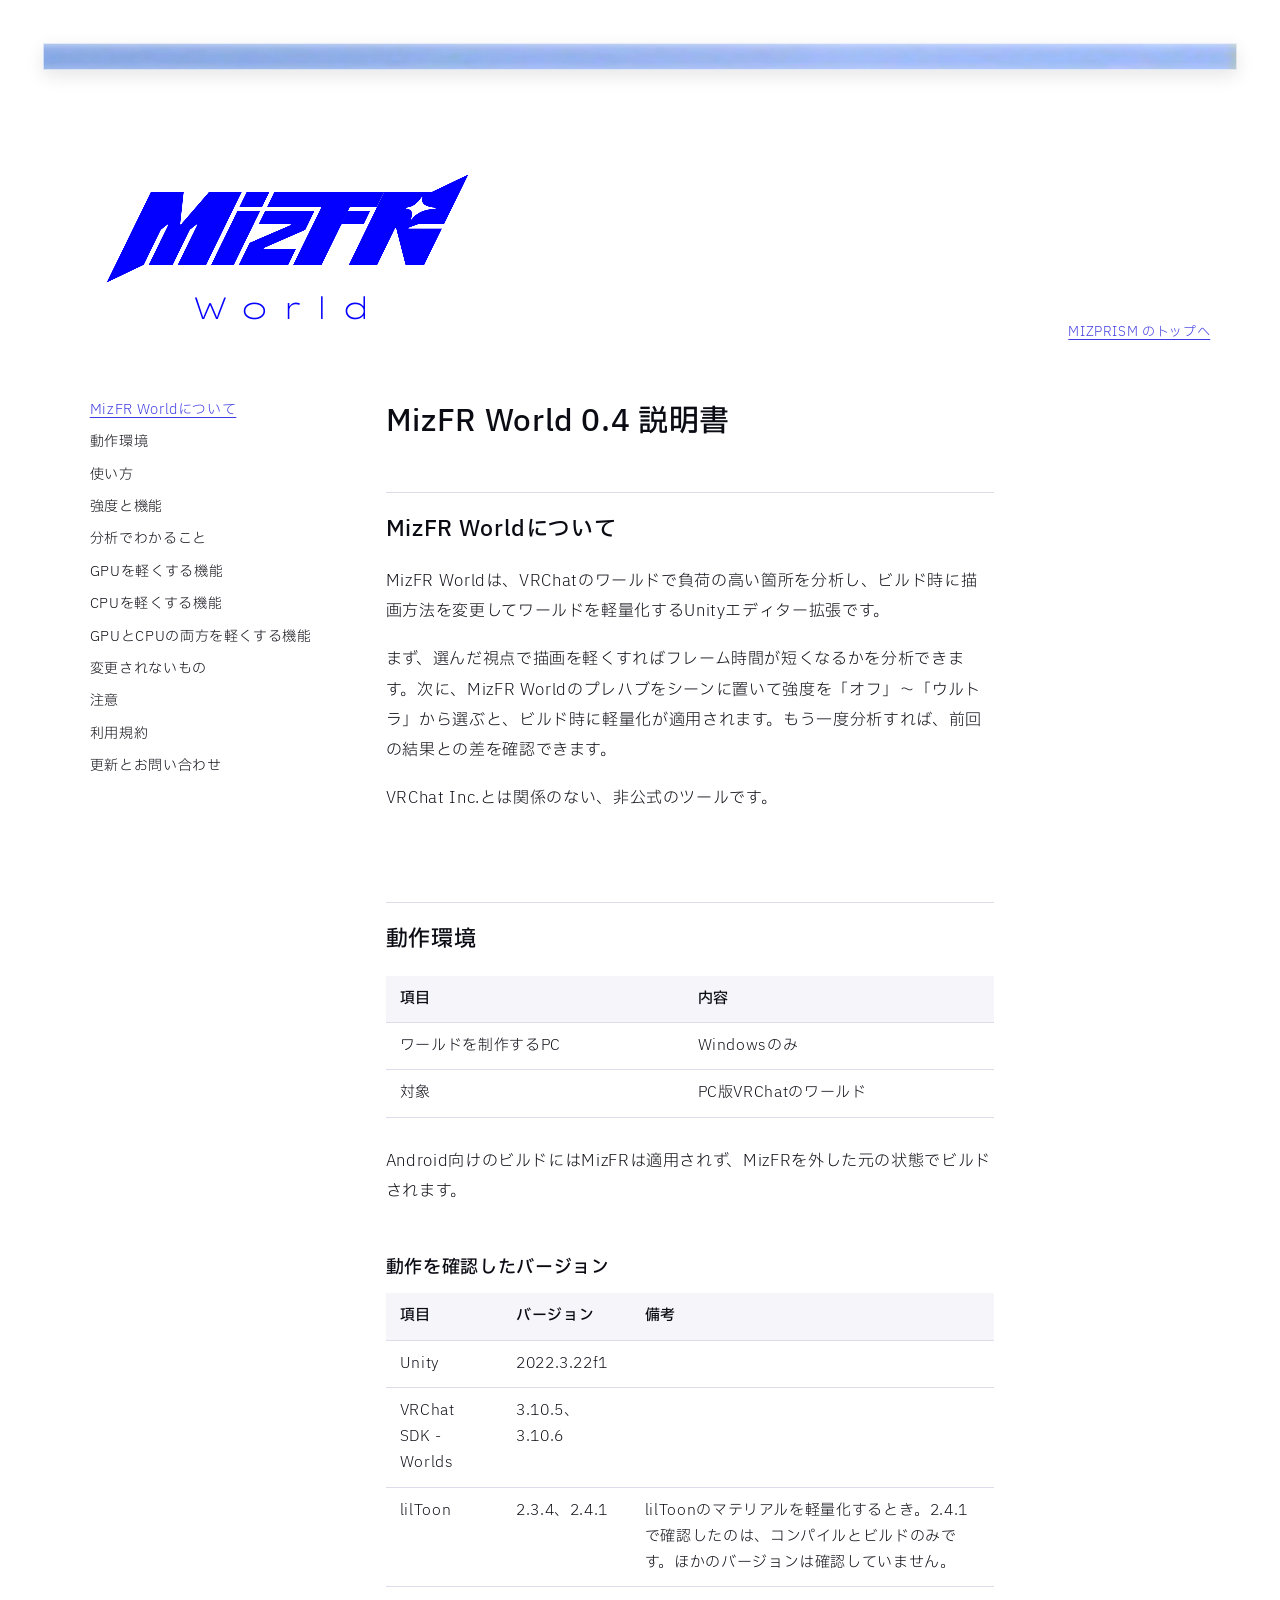
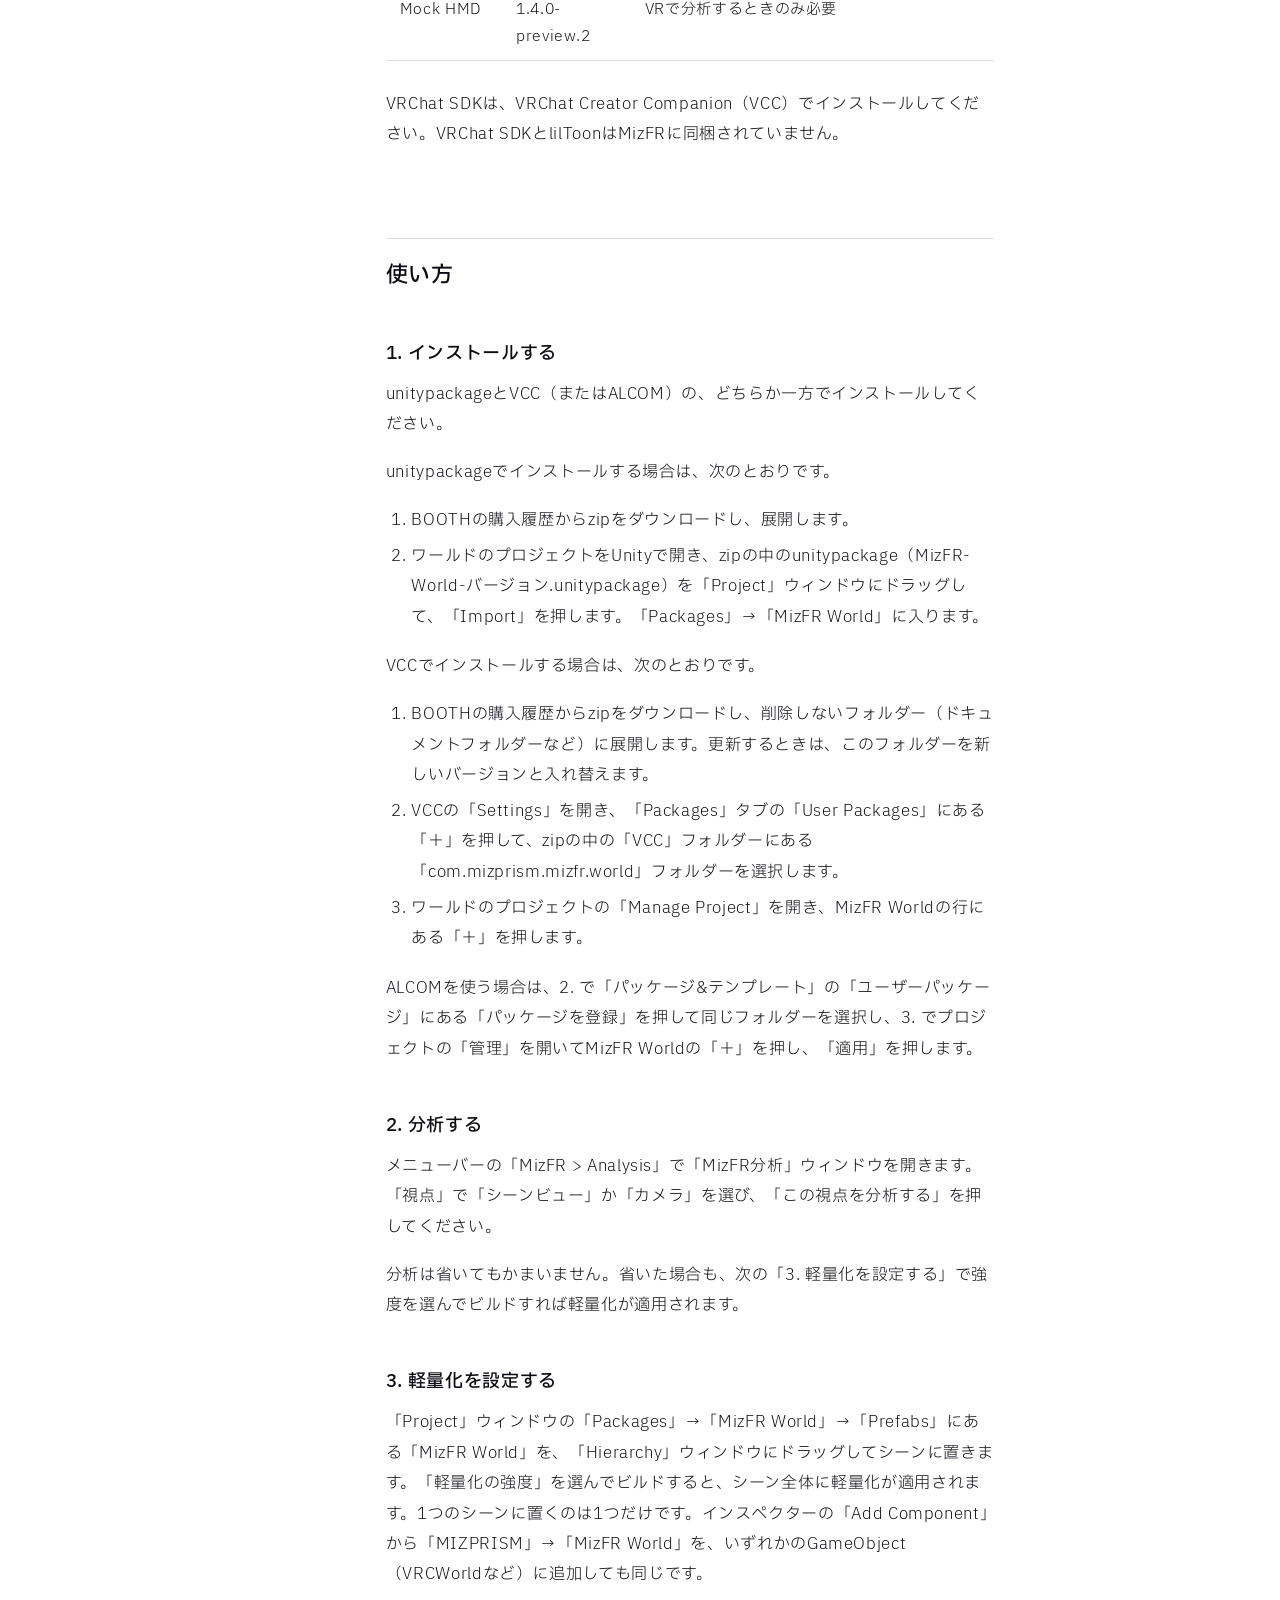
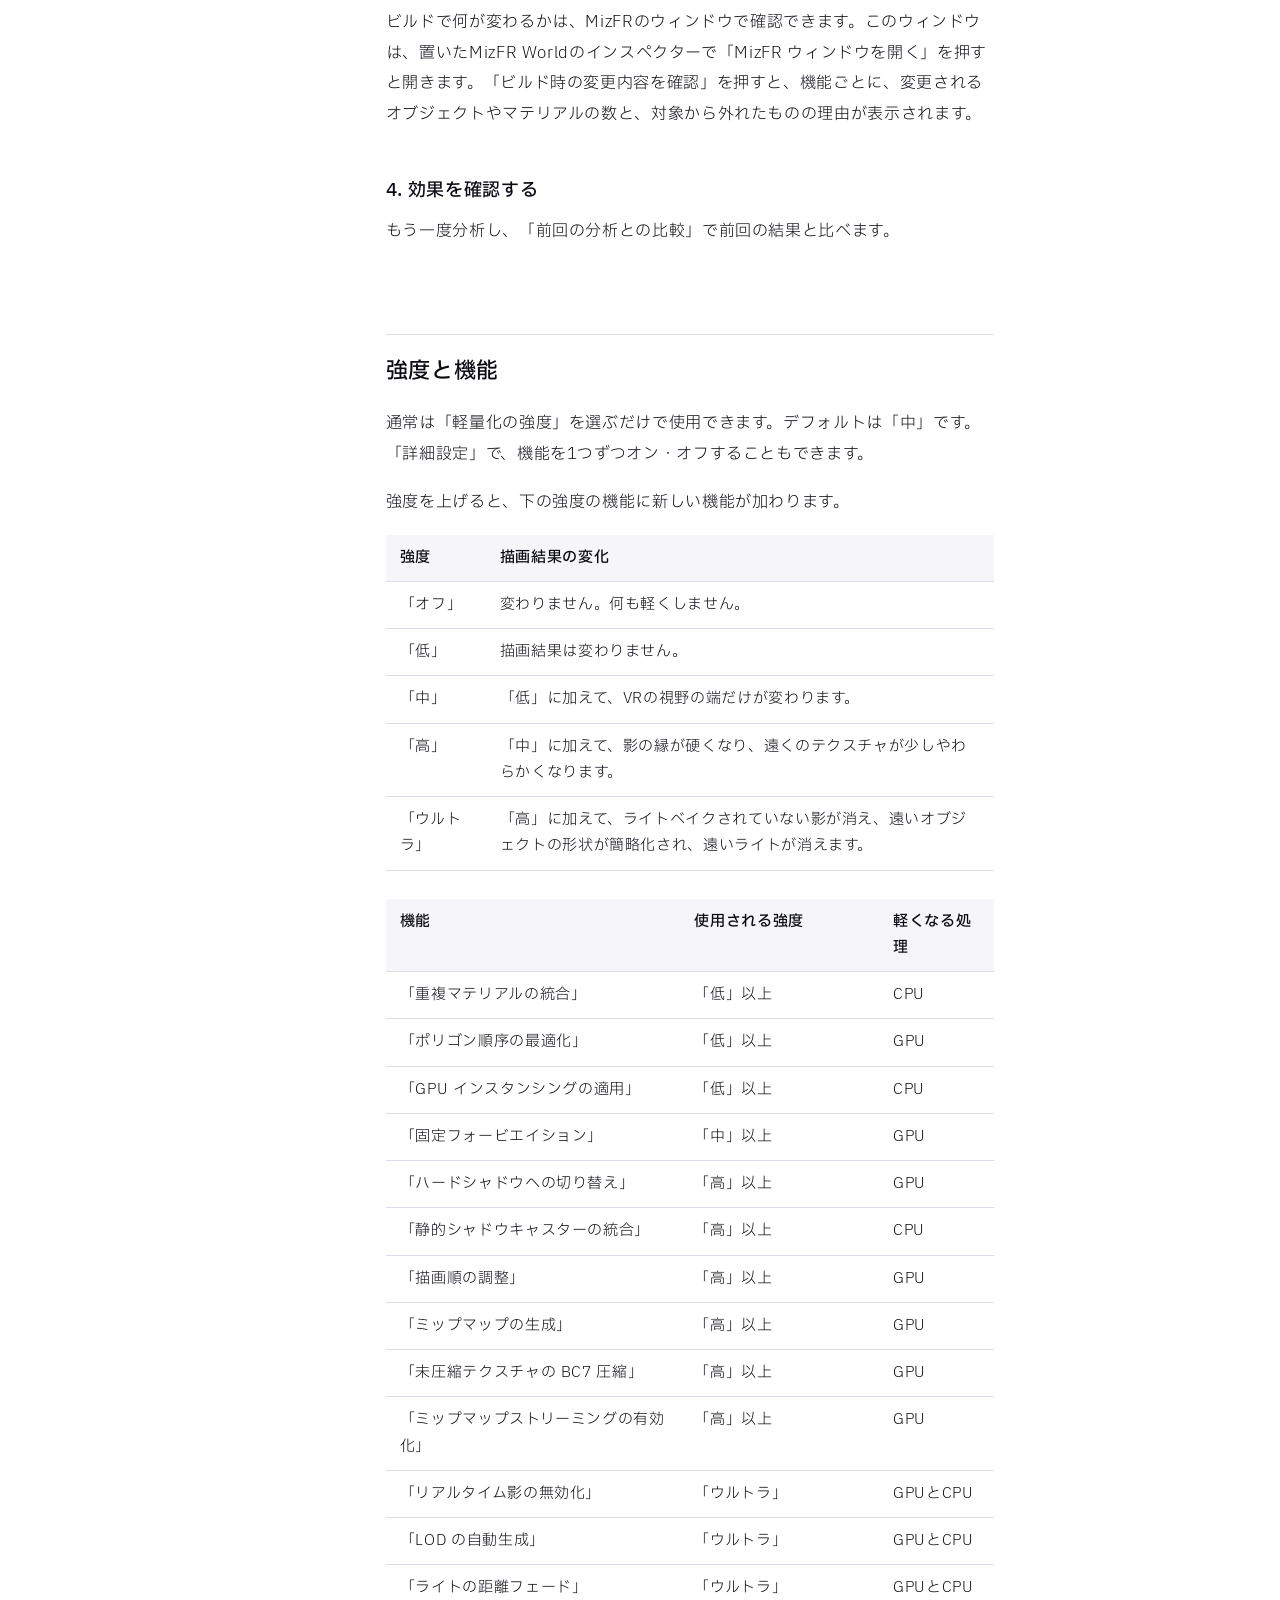
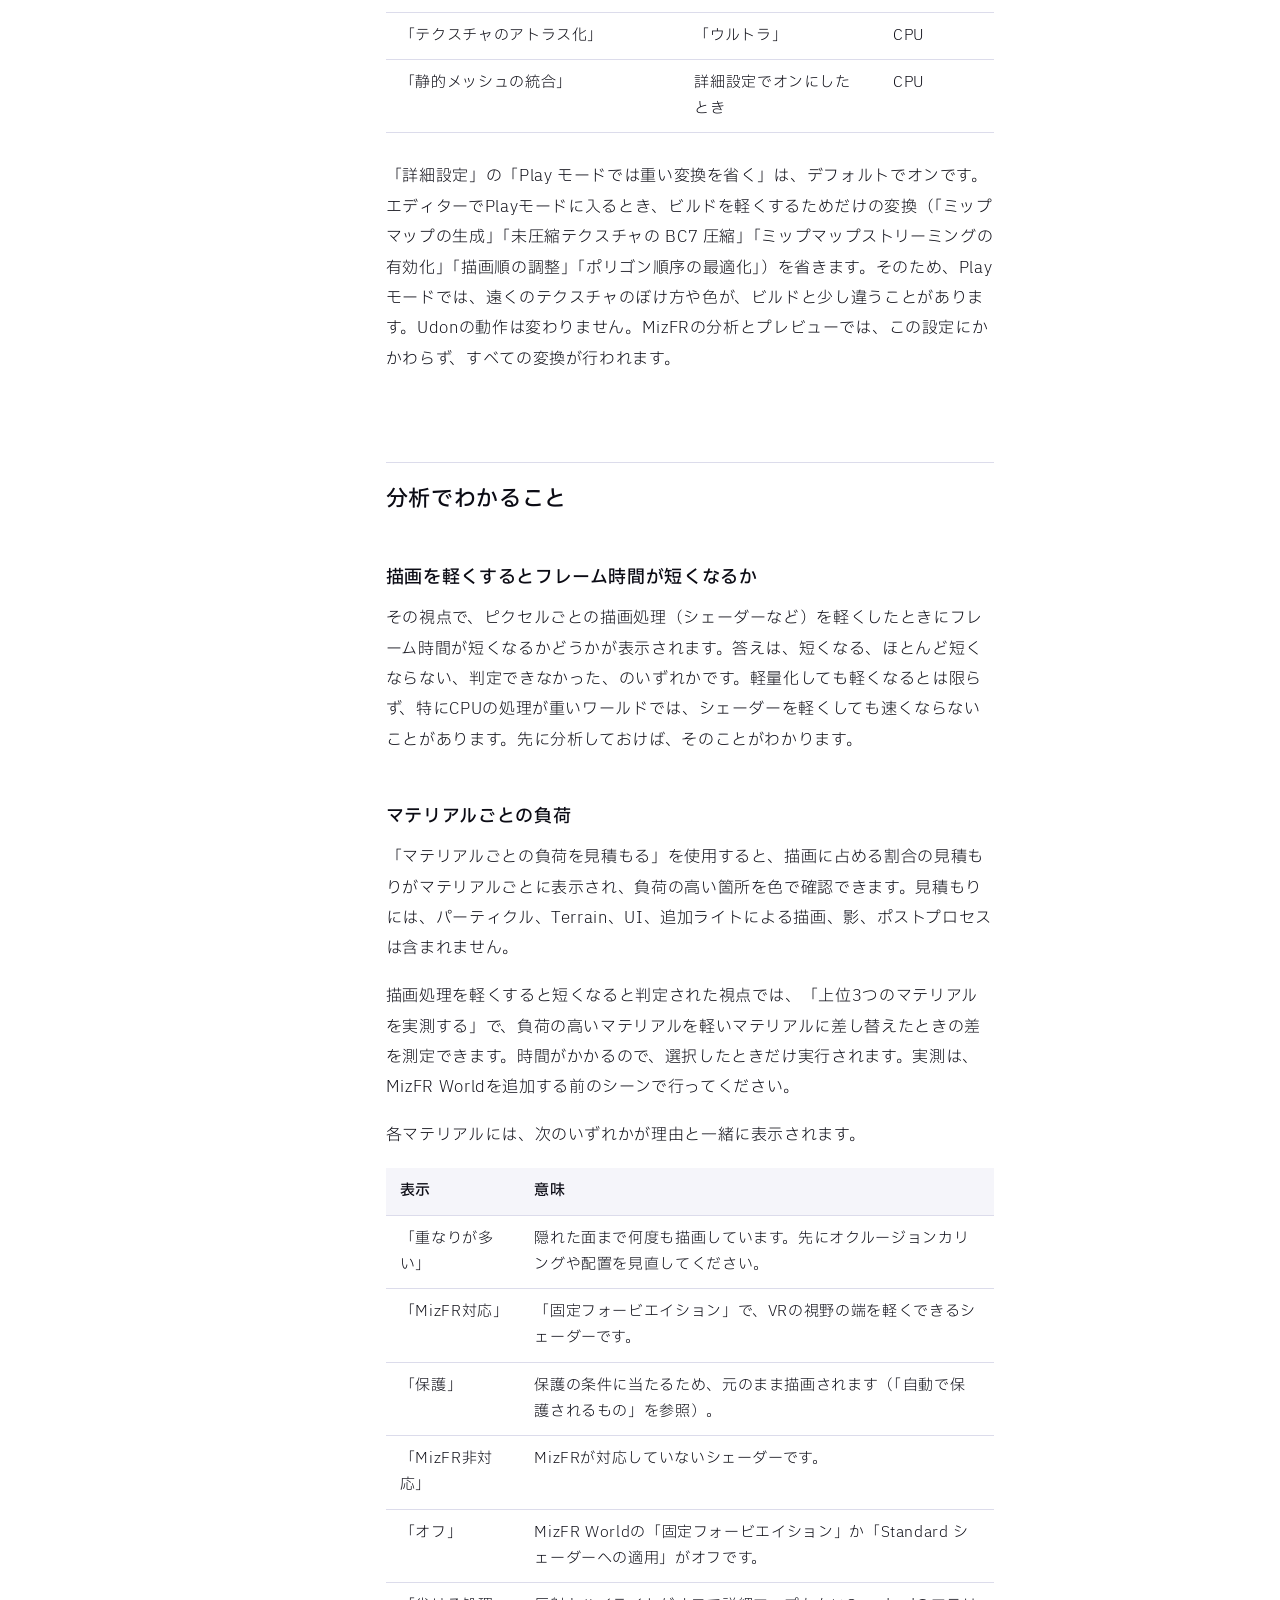
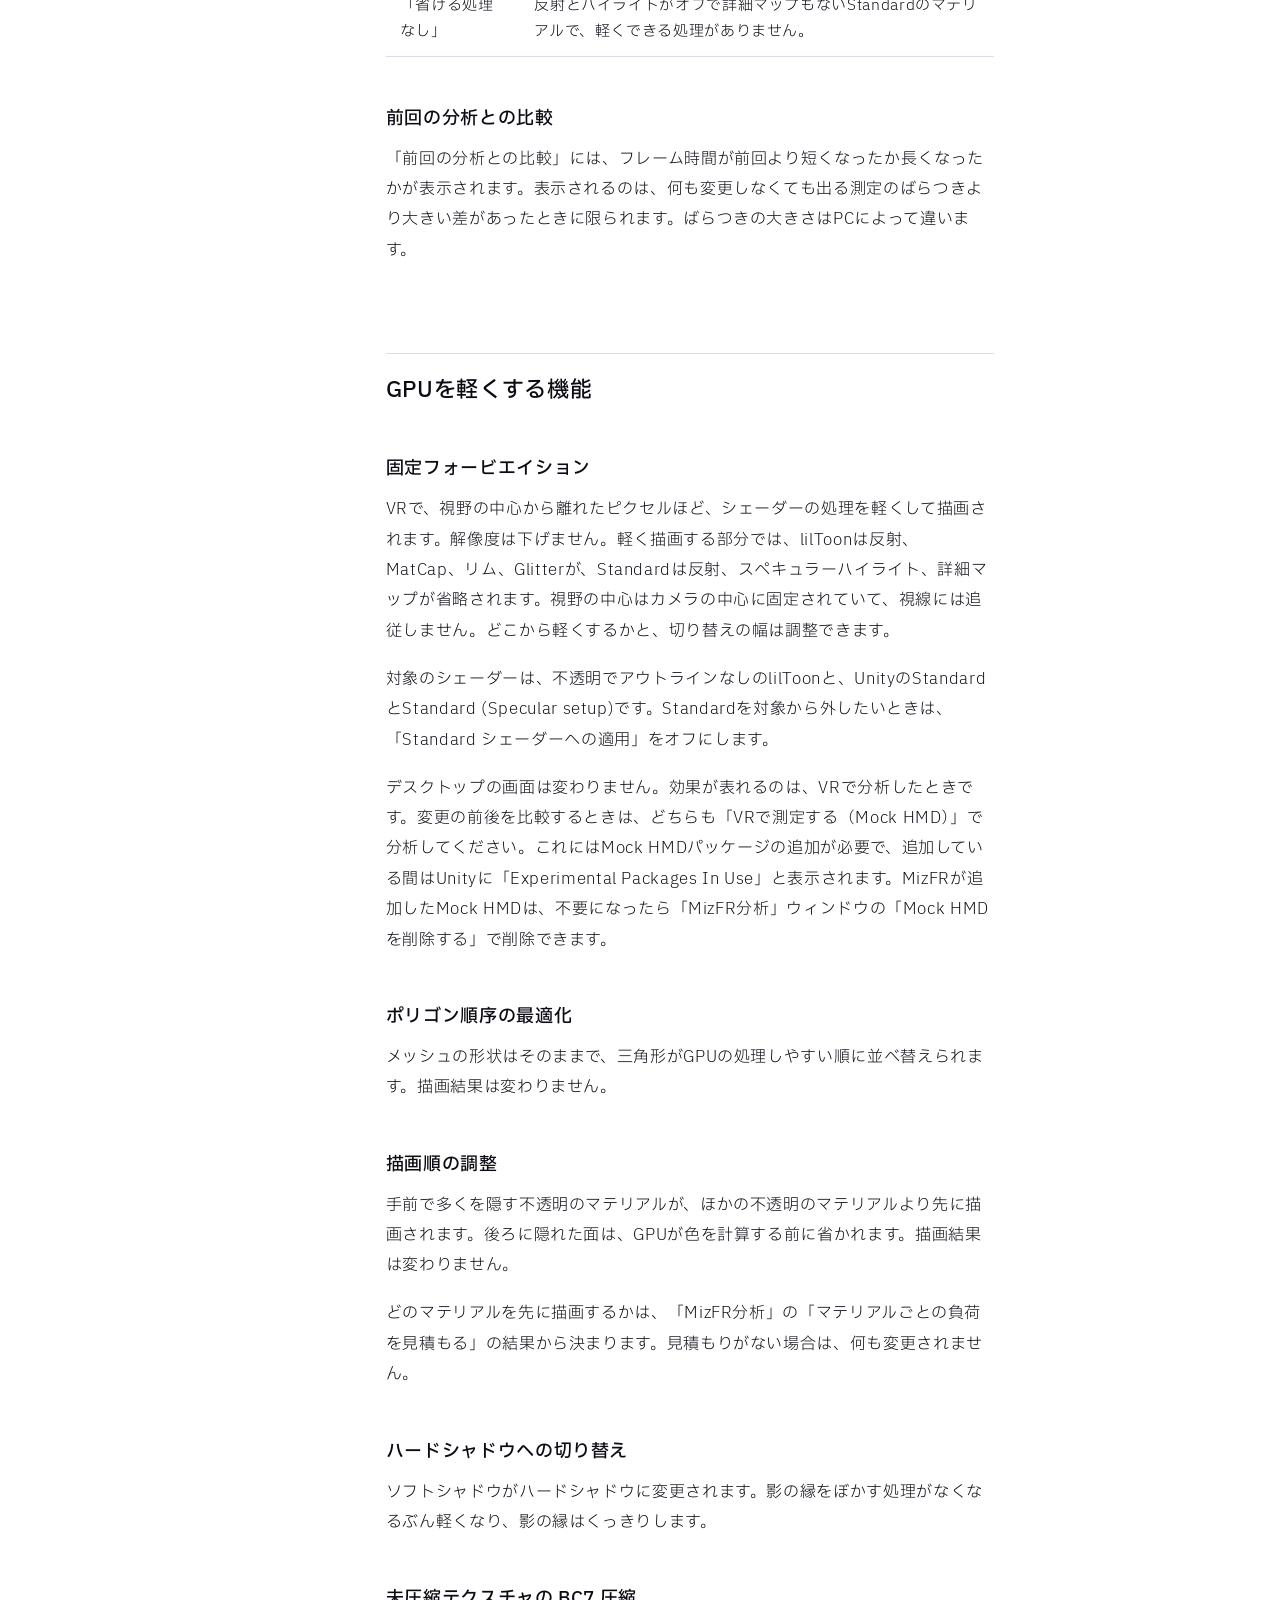
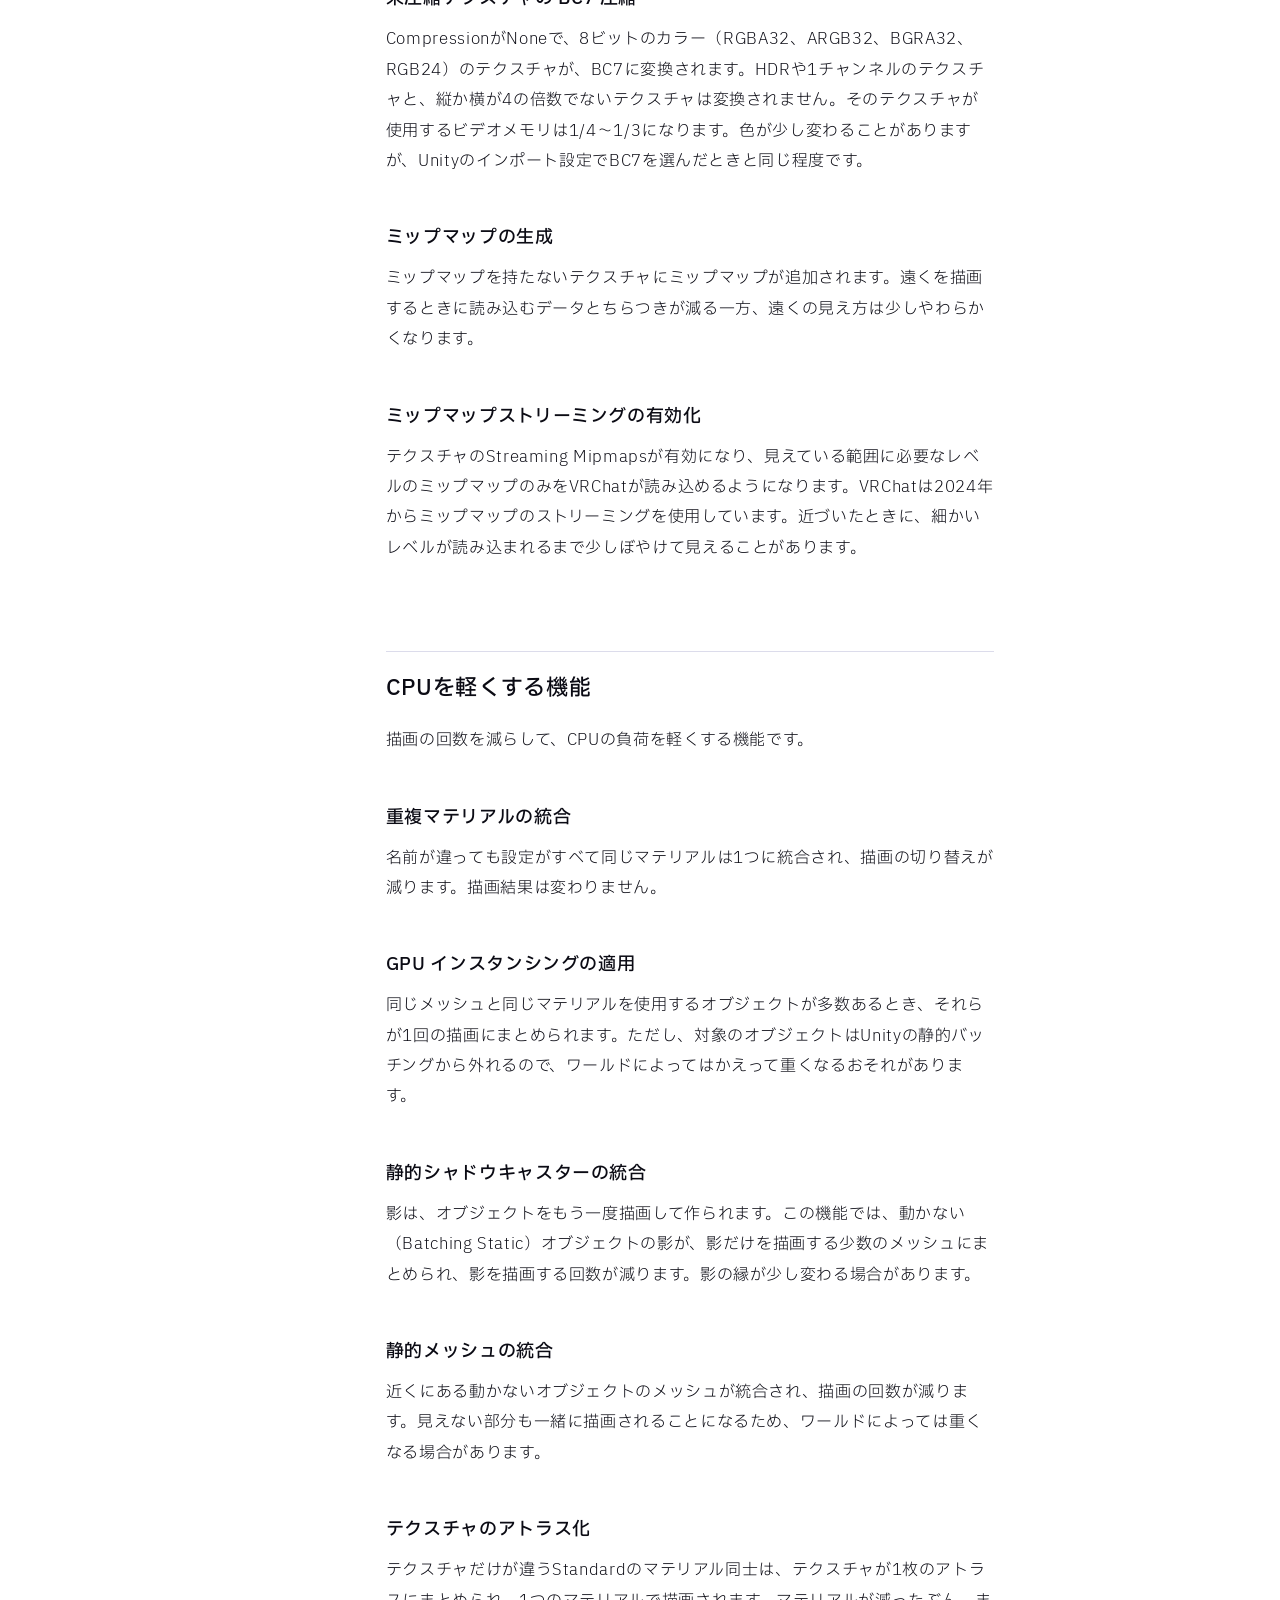
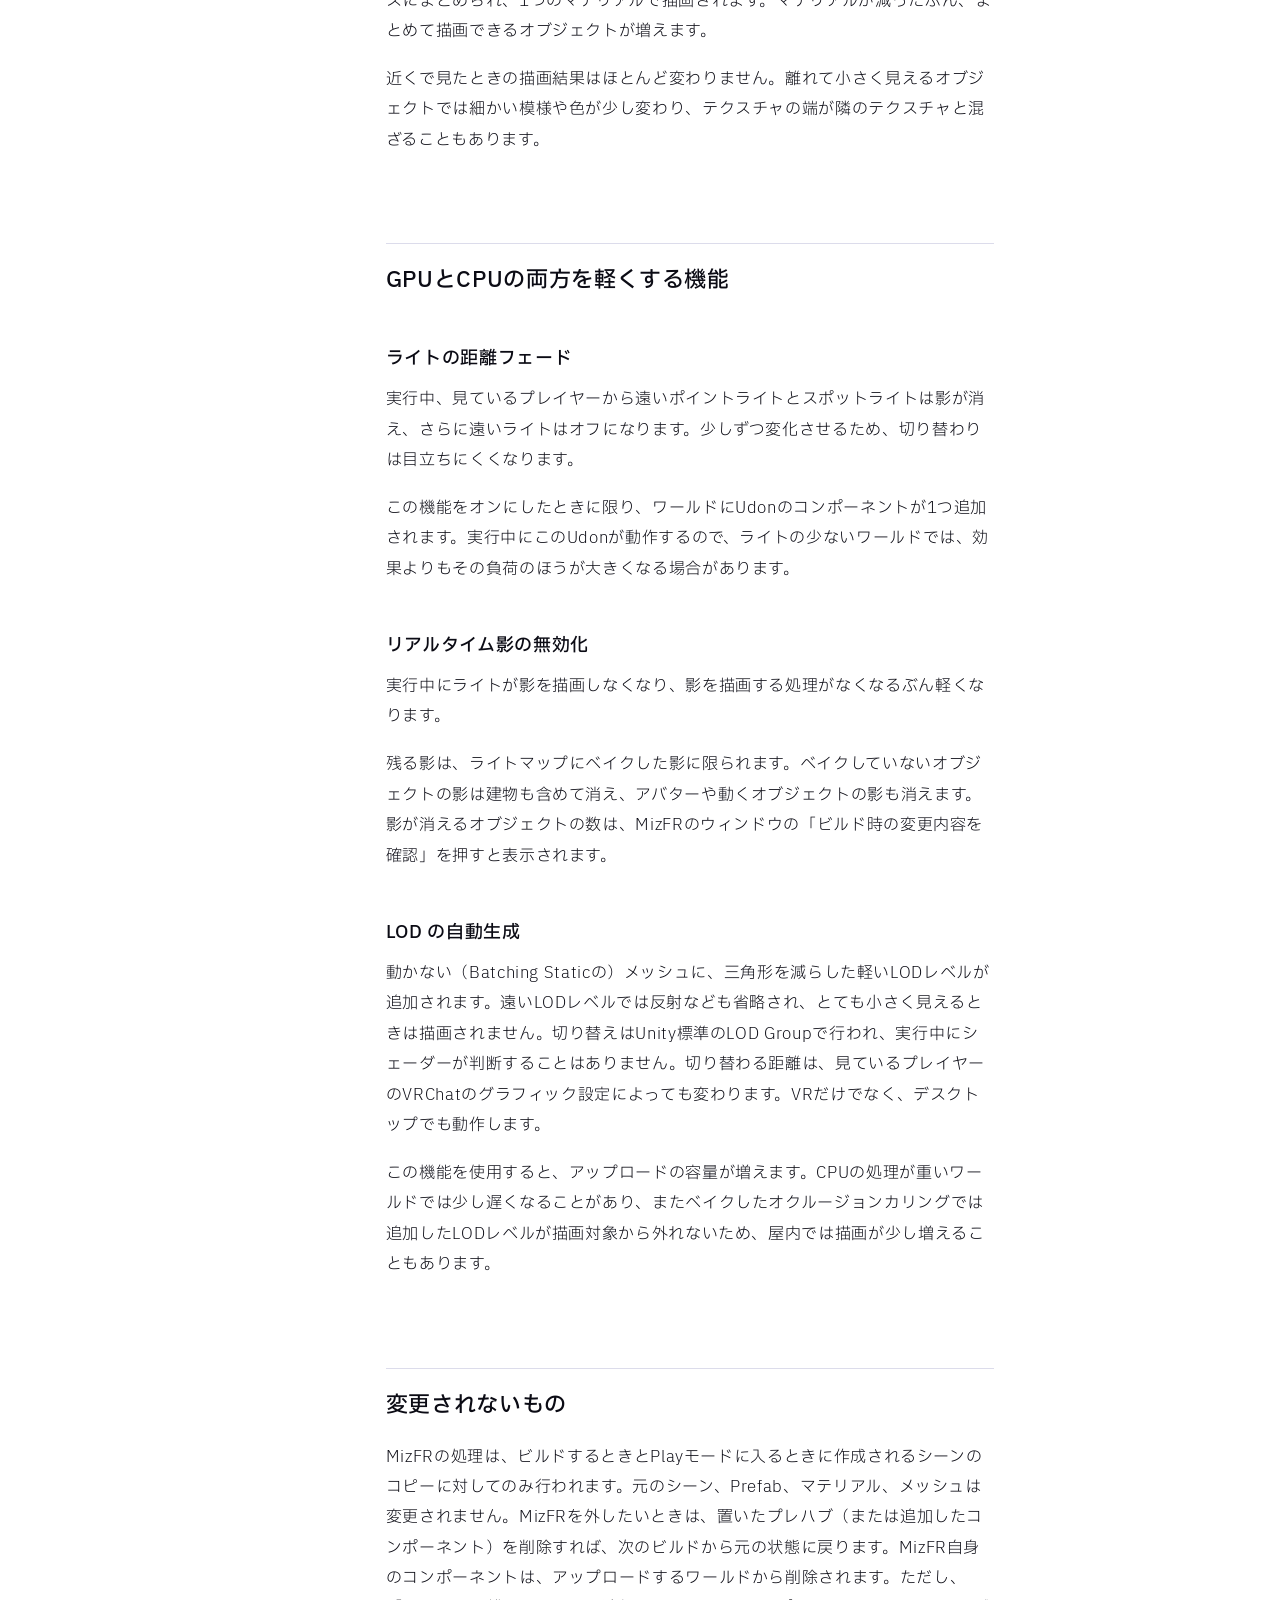
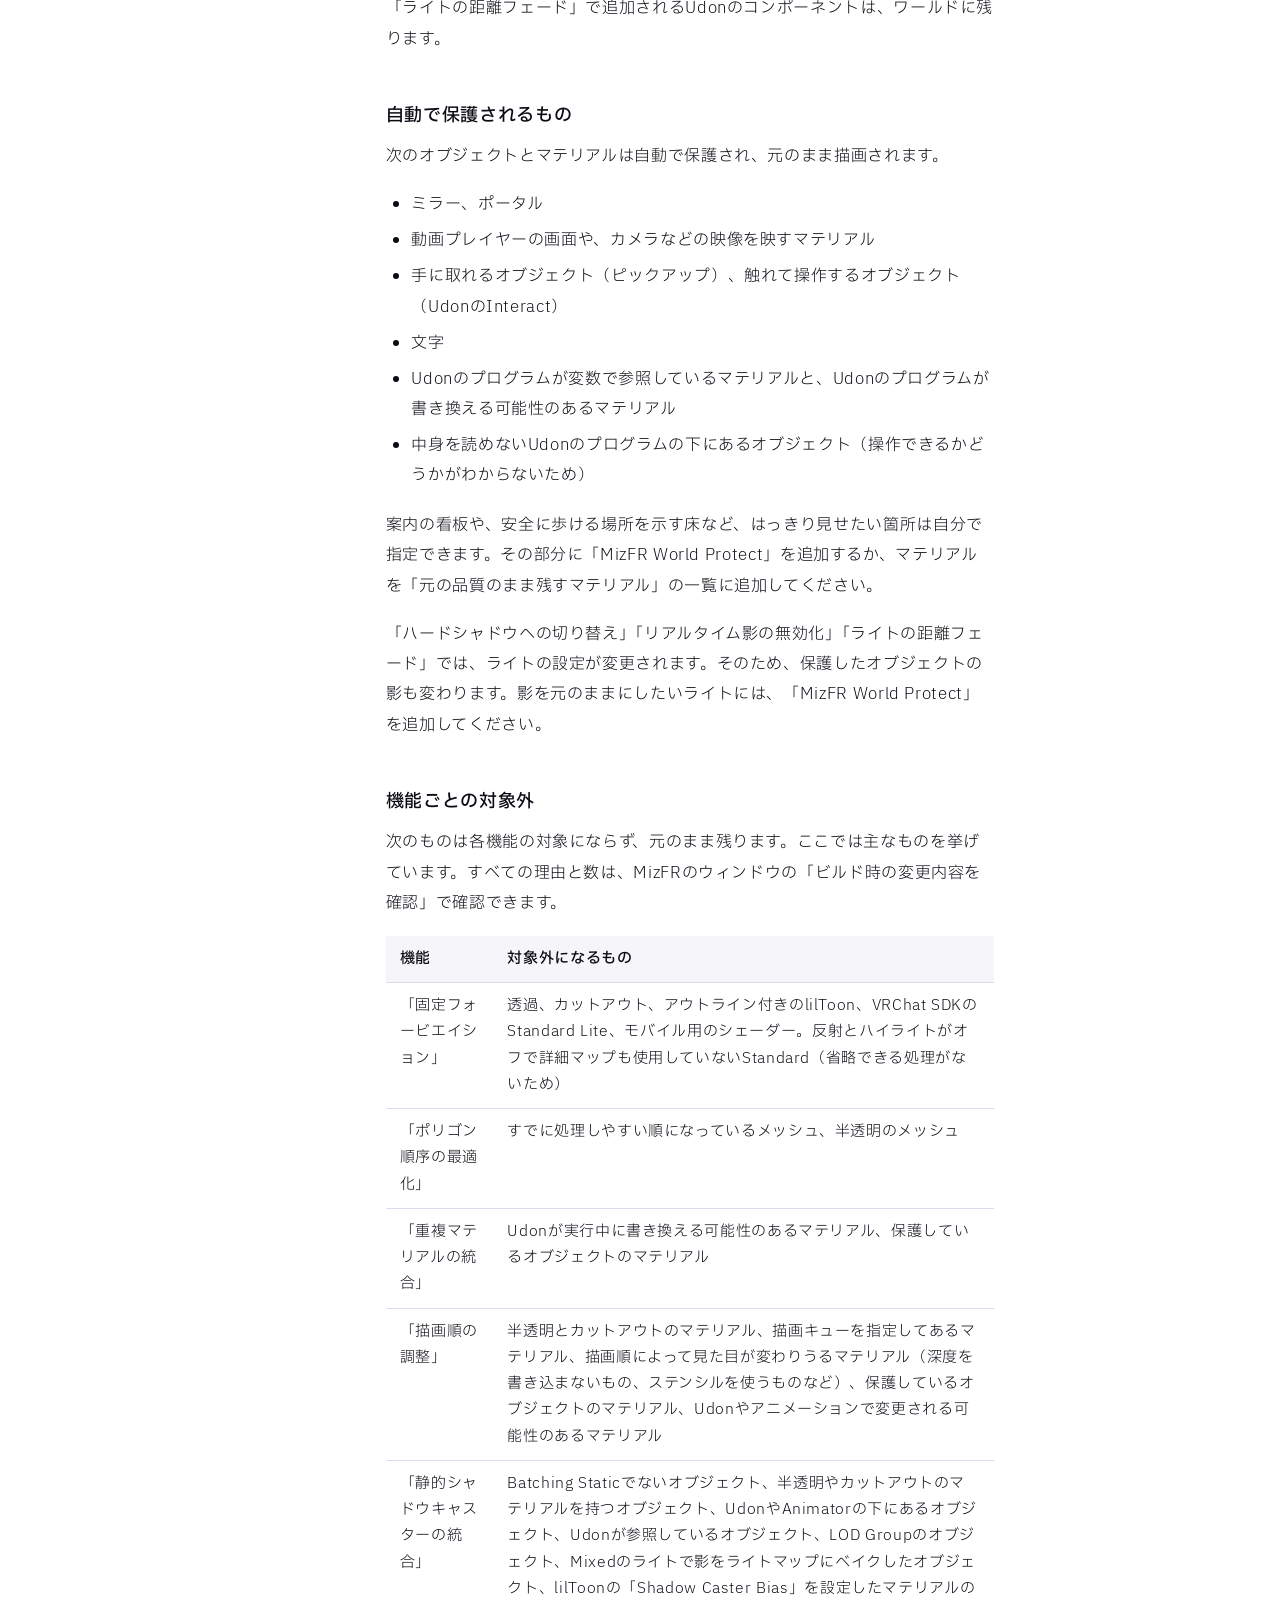
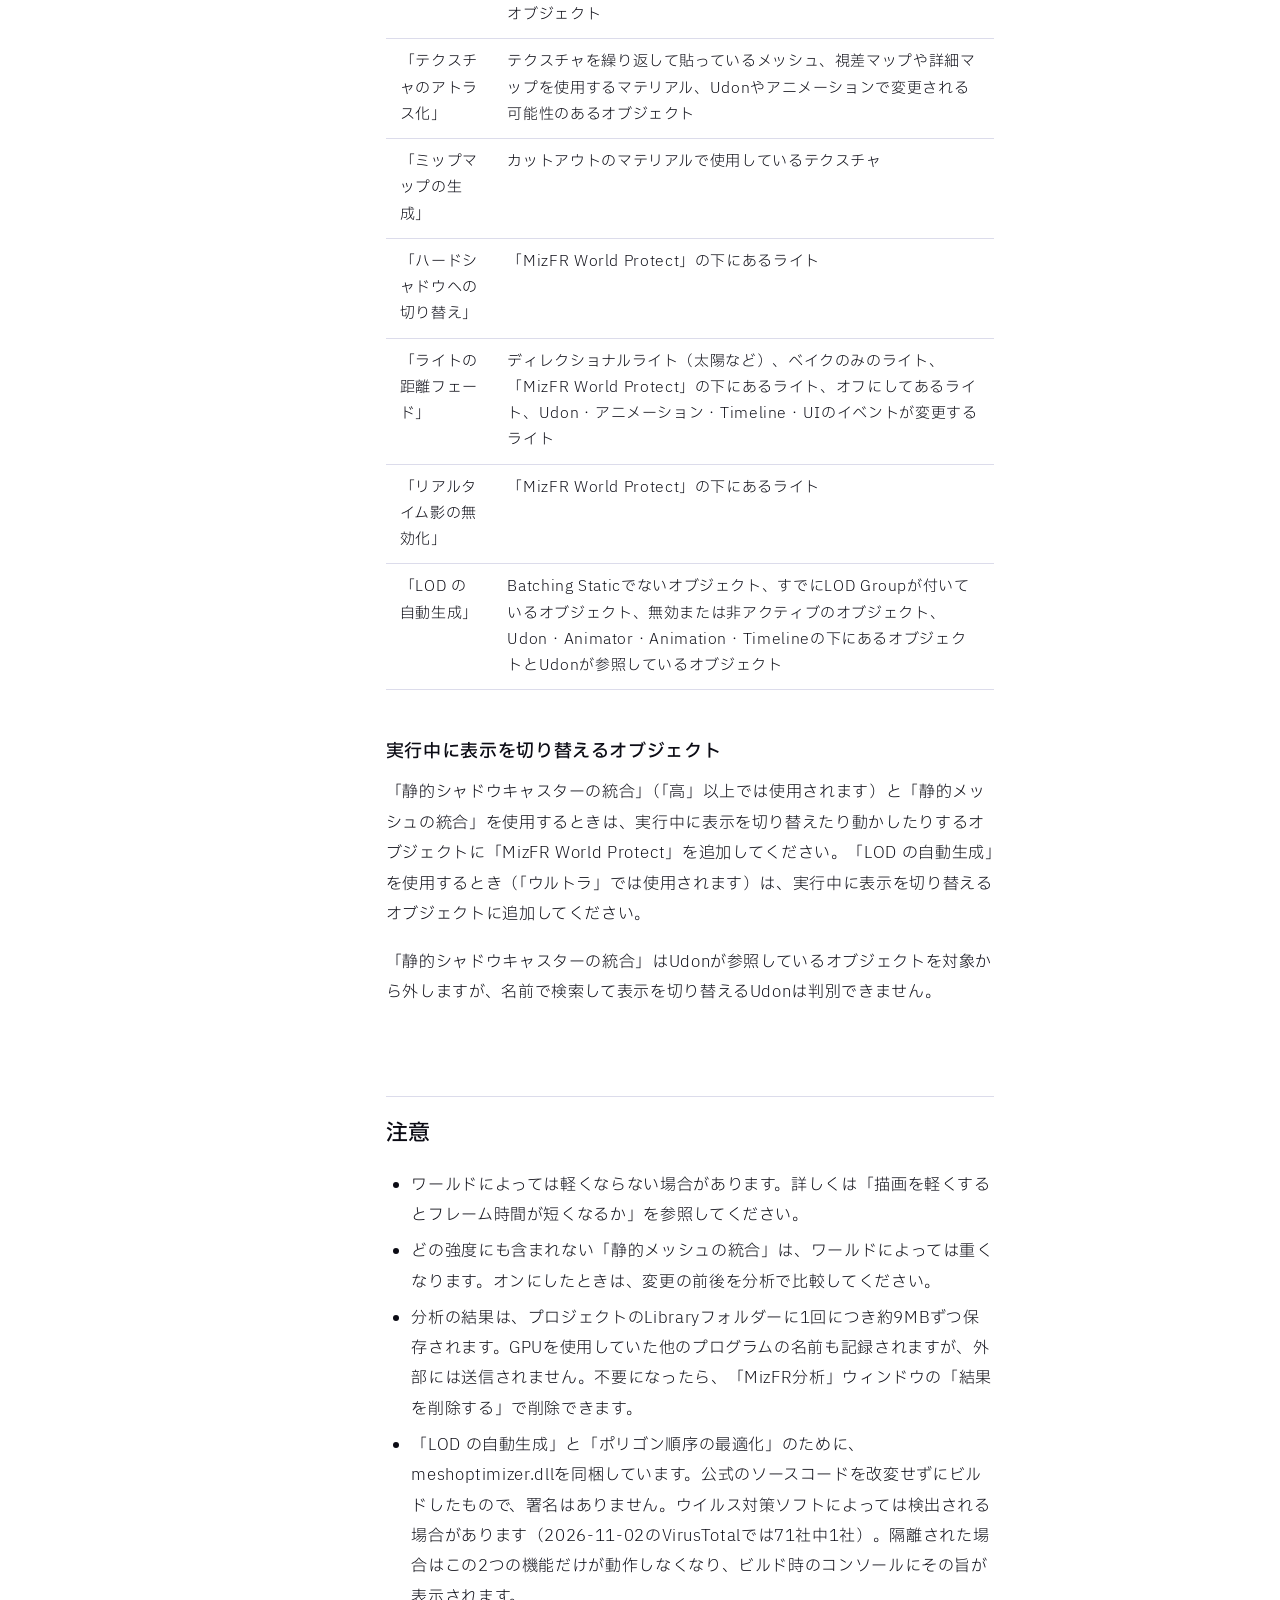
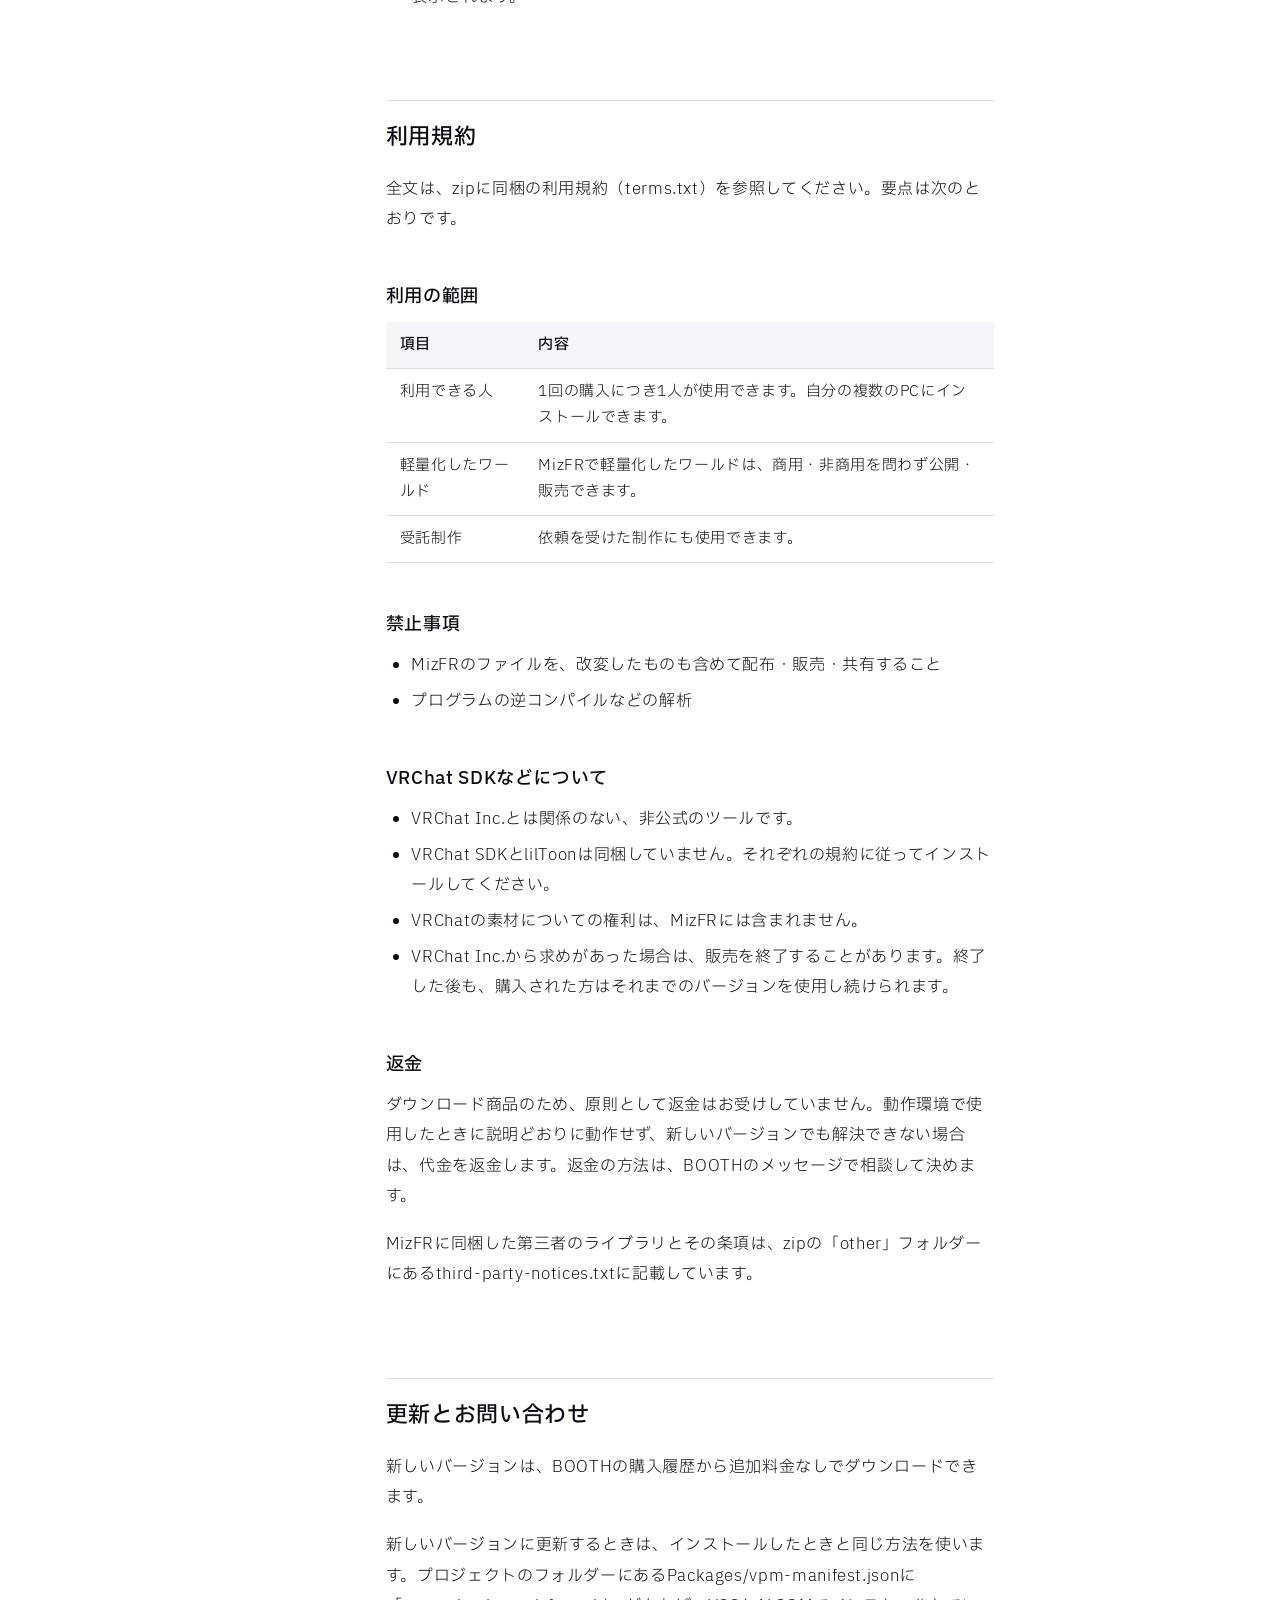
==== manual.html @ 6a1a5533 "Publish the MIZPRISM site: the top page and the MizFR World manual The top page introduces MizFR Wor" ====
<!DOCTYPE html>
<html lang="ja">
<head>
<meta charset="utf-8">
<meta name="viewport" content="width=device-width, initial-scale=1">
<title>MizFR World 0.4 説明書 | MIZPRISM</title>
<meta name="description" content="MizFR World の説明書の全文です。VRChat のワールドで負荷の高い箇所を分析し、ビルド時に軽量化する Unity エディター拡張の使い方を載せています。">
<link rel="canonical" href="https://mizprism.github.io/manual.html">
<link rel="icon" href="assets/favicon.svg" type="image/svg+xml">
<link rel="icon" href="assets/favicon-32.png" sizes="32x32" type="image/png">
<link rel="apple-touch-icon" href="assets/apple-touch-icon.png">
<meta property="og:type" content="website">
<meta property="og:site_name" content="MIZPRISM">
<meta property="og:title" content="MizFR World 0.4 説明書 | MIZPRISM">
<meta property="og:description" content="MizFR World の説明書の全文です。VRChat のワールドで負荷の高い箇所を分析し、ビルド時に軽量化する Unity エディター拡張の使い方を載せています。">
<meta property="og:url" content="https://mizprism.github.io/manual.html">
<meta property="og:image" content="https://mizprism.github.io/assets/ogp.png">
<meta property="og:image:width" content="1200">
<meta property="og:image:height" content="630">
<meta property="og:image:alt" content="MIZPRISM のロゴと「&quot;テクノロジーってかわいい&quot;をモットーとしています」の一文">
<meta property="og:locale" content="ja_JP">
<meta name="twitter:card" content="summary_large_image">
<meta name="twitter:site" content="@mizprism">
<link rel="stylesheet" href="fonts/ibm-plex-sans-jp/300.css">
<link rel="stylesheet" href="fonts/ibm-plex-sans-jp/500.css">
<link rel="stylesheet" href="site.css">
</head>
<body>

<svg width="0" height="0" style="position:absolute" aria-hidden="true" focusable="false">
  <defs id="glass-defs">
    <filter id="mark-clean" color-interpolation-filters="sRGB">
      <feComponentTransfer>
        <feFuncR type="linear" slope="2.6" intercept="-0.032"/>
        <feFuncG type="linear" slope="2.6" intercept="0"/>
        <feFuncB type="identity"/>
      </feComponentTransfer>
    </filter>
  </defs>
</svg>

<div class="top-strip" aria-hidden="true"><div class="shade"></div><div class="glass h" data-zoom="1.5" data-focus="0.8 0.04"></div></div>

<header class="man-head">
  <div class="man-head-in">
    <p class="man-mark"><img class="wordmark" src="assets/mizfr-wordmark.svg" width="2400" height="780" alt="MizFR"><span class="thin">World</span></p>
    <div class="man-side">
      <a href="index.html">MIZPRISM のトップへ</a>
    </div>
  </div>
</header>

<div class="manual">
  <nav class="toc" aria-label="目次">
    <details class="toc-fold">
      <summary>目次</summary>
      <ul>
        <li><a href="#MizFR-Worldについて">MizFR Worldについて</a></li>
        <li><a href="#動作環境">動作環境</a></li>
        <li><a href="#使い方">使い方</a></li>
        <li><a href="#強度と機能">強度と機能</a></li>
        <li><a href="#分析でわかること">分析でわかること</a></li>
        <li><a href="#GPUを軽くする機能">GPUを軽くする機能</a></li>
        <li><a href="#CPUを軽くする機能">CPUを軽くする機能</a></li>
        <li><a href="#GPUとCPUの両方を軽くする機能">GPUとCPUの両方を軽くする機能</a></li>
        <li><a href="#変更されないもの">変更されないもの</a></li>
        <li><a href="#注意">注意</a></li>
        <li><a href="#利用規約">利用規約</a></li>
        <li><a href="#更新とお問い合わせ">更新とお問い合わせ</a></li>
      </ul>
    </details>
  </nav>

  <article class="doc">
<h1>MizFR World 0.4 説明書</h1>
<h2 id="MizFR-Worldについて">MizFR Worldについて</h2>
<p>MizFR Worldは、VRChatのワールドで負荷の高い箇所を分析し、ビルド時に描画方法を変更してワールドを軽量化するUnityエディター拡張です。</p>
<p>まず、選んだ視点で描画を軽くすればフレーム時間が短くなるかを分析できます。次に、MizFR Worldのプレハブをシーンに置いて強度を「オフ」〜「ウルトラ」から選ぶと、ビルド時に軽量化が適用されます。もう一度分析すれば、前回の結果との差を確認できます。</p>
<p>VRChat Inc.とは関係のない、非公式のツールです。</p>
<h2 id="動作環境">動作環境</h2>
<div class="table"><table><thead><tr><th>項目</th><th>内容</th></tr></thead><tbody><tr><td data-label="項目">ワールドを制作するPC</td><td data-label="内容">Windowsのみ</td></tr><tr><td data-label="項目">対象</td><td data-label="内容">PC版VRChatのワールド</td></tr></tbody></table></div>
<p>Android向けのビルドにはMizFRは適用されず、MizFRを外した元の状態でビルドされます。</p>
<h3 id="動作を確認したバージョン">動作を確認したバージョン</h3>
<div class="table"><table><thead><tr><th>項目</th><th>バージョン</th><th>備考</th></tr></thead><tbody><tr><td data-label="項目">Unity</td><td data-label="バージョン">2022.3.22f1</td><td data-label="備考"></td></tr><tr><td data-label="項目">VRChat SDK - Worlds</td><td data-label="バージョン">3.10.5、3.10.6</td><td data-label="備考"></td></tr><tr><td data-label="項目">lilToon</td><td data-label="バージョン">2.3.4、2.4.1</td><td data-label="備考">lilToonのマテリアルを軽量化するとき。2.4.1で確認したのは、コンパイルとビルドのみです。ほかのバージョンは確認していません。</td></tr><tr><td data-label="項目">Mock HMD</td><td data-label="バージョン">1.4.0-preview.2</td><td data-label="備考">VRで分析するときのみ必要</td></tr></tbody></table></div>
<p>VRChat SDKは、VRChat Creator Companion（VCC）でインストールしてください。VRChat SDKとlilToonはMizFRに同梱されていません。</p>
<h2 id="使い方">使い方</h2>
<h3 id="1-インストールする">1. インストールする</h3>
<p>unitypackageとVCC（またはALCOM）の、どちらか一方でインストールしてください。</p>
<p>unitypackageでインストールする場合は、次のとおりです。</p>
<ol><li value="1">BOOTHの購入履歴からzipをダウンロードし、展開します。</li><li value="2">ワールドのプロジェクトをUnityで開き、zipの中のunitypackage（MizFR-World-バージョン.unitypackage）を「Project」ウィンドウにドラッグして、「Import」を押します。「Packages」→「MizFR World」に入ります。</li></ol>
<p>VCCでインストールする場合は、次のとおりです。</p>
<ol><li value="1">BOOTHの購入履歴からzipをダウンロードし、削除しないフォルダー（ドキュメントフォルダーなど）に展開します。更新するときは、このフォルダーを新しいバージョンと入れ替えます。</li><li value="2">VCCの「Settings」を開き、「Packages」タブの「User Packages」にある「＋」を押して、zipの中の「VCC」フォルダーにある「com.mizprism.mizfr.world」フォルダーを選択します。</li><li value="3">ワールドのプロジェクトの「Manage Project」を開き、MizFR Worldの行にある「＋」を押します。</li></ol>
<p>ALCOMを使う場合は、2. で「パッケージ&amp;テンプレート」の「ユーザーパッケージ」にある「パッケージを登録」を押して同じフォルダーを選択し、3. でプロジェクトの「管理」を開いてMizFR Worldの「＋」を押し、「適用」を押します。</p>
<h3 id="2-分析する">2. 分析する</h3>
<p>メニューバーの「MizFR &gt; Analysis」で「MizFR分析」ウィンドウを開きます。「視点」で「シーンビュー」か「カメラ」を選び、「この視点を分析する」を押してください。</p>
<p>分析は省いてもかまいません。省いた場合も、次の「3. 軽量化を設定する」で強度を選んでビルドすれば軽量化が適用されます。</p>
<h3 id="3-軽量化を設定する">3. 軽量化を設定する</h3>
<p>「Project」ウィンドウの「Packages」→「MizFR World」→「Prefabs」にある「MizFR World」を、「Hierarchy」ウィンドウにドラッグしてシーンに置きます。「軽量化の強度」を選んでビルドすると、シーン全体に軽量化が適用されます。1つのシーンに置くのは1つだけです。インスペクターの「Add Component」から「MIZPRISM」→「MizFR World」を、いずれかのGameObject（VRCWorldなど）に追加しても同じです。</p>
<p>ビルドで何が変わるかは、MizFRのウィンドウで確認できます。このウィンドウは、置いたMizFR Worldのインスペクターで「MizFR ウィンドウを開く」を押すと開きます。「ビルド時の変更内容を確認」を押すと、機能ごとに、変更されるオブジェクトやマテリアルの数と、対象から外れたものの理由が表示されます。</p>
<h3 id="4-効果を確認する">4. 効果を確認する</h3>
<p>もう一度分析し、「前回の分析との比較」で前回の結果と比べます。</p>
<h2 id="強度と機能">強度と機能</h2>
<p>通常は「軽量化の強度」を選ぶだけで使用できます。デフォルトは「中」です。「詳細設定」で、機能を1つずつオン・オフすることもできます。</p>
<p>強度を上げると、下の強度の機能に新しい機能が加わります。</p>
<div class="table"><table><thead><tr><th>強度</th><th>描画結果の変化</th></tr></thead><tbody><tr><td data-label="強度">「オフ」</td><td data-label="描画結果の変化">変わりません。何も軽くしません。</td></tr><tr><td data-label="強度">「低」</td><td data-label="描画結果の変化">描画結果は変わりません。</td></tr><tr><td data-label="強度">「中」</td><td data-label="描画結果の変化">「低」に加えて、VRの視野の端だけが変わります。</td></tr><tr><td data-label="強度">「高」</td><td data-label="描画結果の変化">「中」に加えて、影の縁が硬くなり、遠くのテクスチャが少しやわらかくなります。</td></tr><tr><td data-label="強度">「ウルトラ」</td><td data-label="描画結果の変化">「高」に加えて、ライトベイクされていない影が消え、遠いオブジェクトの形状が簡略化され、遠いライトが消えます。</td></tr></tbody></table></div>
<div class="table"><table><thead><tr><th>機能</th><th>使用される強度</th><th>軽くなる処理</th></tr></thead><tbody><tr><td data-label="機能">「重複マテリアルの統合」</td><td data-label="使用される強度">「低」以上</td><td data-label="軽くなる処理">CPU</td></tr><tr><td data-label="機能">「ポリゴン順序の最適化」</td><td data-label="使用される強度">「低」以上</td><td data-label="軽くなる処理">GPU</td></tr><tr><td data-label="機能">「GPU インスタンシングの適用」</td><td data-label="使用される強度">「低」以上</td><td data-label="軽くなる処理">CPU</td></tr><tr><td data-label="機能">「固定フォービエイション」</td><td data-label="使用される強度">「中」以上</td><td data-label="軽くなる処理">GPU</td></tr><tr><td data-label="機能">「ハードシャドウへの切り替え」</td><td data-label="使用される強度">「高」以上</td><td data-label="軽くなる処理">GPU</td></tr><tr><td data-label="機能">「静的シャドウキャスターの統合」</td><td data-label="使用される強度">「高」以上</td><td data-label="軽くなる処理">CPU</td></tr><tr><td data-label="機能">「描画順の調整」</td><td data-label="使用される強度">「高」以上</td><td data-label="軽くなる処理">GPU</td></tr><tr><td data-label="機能">「ミップマップの生成」</td><td data-label="使用される強度">「高」以上</td><td data-label="軽くなる処理">GPU</td></tr><tr><td data-label="機能">「未圧縮テクスチャの BC7 圧縮」</td><td data-label="使用される強度">「高」以上</td><td data-label="軽くなる処理">GPU</td></tr><tr><td data-label="機能">「ミップマップストリーミングの有効化」</td><td data-label="使用される強度">「高」以上</td><td data-label="軽くなる処理">GPU</td></tr><tr><td data-label="機能">「リアルタイム影の無効化」</td><td data-label="使用される強度">「ウルトラ」</td><td data-label="軽くなる処理">GPUとCPU</td></tr><tr><td data-label="機能">「LOD の自動生成」</td><td data-label="使用される強度">「ウルトラ」</td><td data-label="軽くなる処理">GPUとCPU</td></tr><tr><td data-label="機能">「ライトの距離フェード」</td><td data-label="使用される強度">「ウルトラ」</td><td data-label="軽くなる処理">GPUとCPU</td></tr><tr><td data-label="機能">「テクスチャのアトラス化」</td><td data-label="使用される強度">「ウルトラ」</td><td data-label="軽くなる処理">CPU</td></tr><tr><td data-label="機能">「静的メッシュの統合」</td><td data-label="使用される強度">詳細設定でオンにしたとき</td><td data-label="軽くなる処理">CPU</td></tr></tbody></table></div>
<p>「詳細設定」の「Play モードでは重い変換を省く」は、デフォルトでオンです。エディターでPlayモードに入るとき、ビルドを軽くするためだけの変換（「ミップマップの生成」「未圧縮テクスチャの BC7 圧縮」「ミップマップストリーミングの有効化」「描画順の調整」「ポリゴン順序の最適化」）を省きます。そのため、Playモードでは、遠くのテクスチャのぼけ方や色が、ビルドと少し違うことがあります。Udonの動作は変わりません。MizFRの分析とプレビューでは、この設定にかかわらず、すべての変換が行われます。</p>
<h2 id="分析でわかること">分析でわかること</h2>
<h3 id="描画を軽くするとフレーム時間が短くなるか">描画を軽くするとフレーム時間が短くなるか</h3>
<p>その視点で、ピクセルごとの描画処理（シェーダーなど）を軽くしたときにフレーム時間が短くなるかどうかが表示されます。答えは、短くなる、ほとんど短くならない、判定できなかった、のいずれかです。軽量化しても軽くなるとは限らず、特にCPUの処理が重いワールドでは、シェーダーを軽くしても速くならないことがあります。先に分析しておけば、そのことがわかります。</p>
<h3 id="マテリアルごとの負荷">マテリアルごとの負荷</h3>
<p>「マテリアルごとの負荷を見積もる」を使用すると、描画に占める割合の見積もりがマテリアルごとに表示され、負荷の高い箇所を色で確認できます。見積もりには、パーティクル、Terrain、UI、追加ライトによる描画、影、ポストプロセスは含まれません。</p>
<p>描画処理を軽くすると短くなると判定された視点では、「上位3つのマテリアルを実測する」で、負荷の高いマテリアルを軽いマテリアルに差し替えたときの差を測定できます。時間がかかるので、選択したときだけ実行されます。実測は、MizFR Worldを追加する前のシーンで行ってください。</p>
<p>各マテリアルには、次のいずれかが理由と一緒に表示されます。</p>
<div class="table"><table><thead><tr><th>表示</th><th>意味</th></tr></thead><tbody><tr><td data-label="表示">「重なりが多い」</td><td data-label="意味">隠れた面まで何度も描画しています。先にオクルージョンカリングや配置を見直してください。</td></tr><tr><td data-label="表示">「MizFR対応」</td><td data-label="意味">「固定フォービエイション」で、VRの視野の端を軽くできるシェーダーです。</td></tr><tr><td data-label="表示">「保護」</td><td data-label="意味">保護の条件に当たるため、元のまま描画されます（「自動で保護されるもの」を参照）。</td></tr><tr><td data-label="表示">「MizFR非対応」</td><td data-label="意味">MizFRが対応していないシェーダーです。</td></tr><tr><td data-label="表示">「オフ」</td><td data-label="意味">MizFR Worldの「固定フォービエイション」か「Standard シェーダーへの適用」がオフです。</td></tr><tr><td data-label="表示">「省ける処理なし」</td><td data-label="意味">反射とハイライトがオフで詳細マップもないStandardのマテリアルで、軽くできる処理がありません。</td></tr></tbody></table></div>
<h3 id="前回の分析との比較">前回の分析との比較</h3>
<p>「前回の分析との比較」には、フレーム時間が前回より短くなったか長くなったかが表示されます。表示されるのは、何も変更しなくても出る測定のばらつきより大きい差があったときに限られます。ばらつきの大きさはPCによって違います。</p>
<h2 id="GPUを軽くする機能">GPUを軽くする機能</h2>
<h3 id="固定フォービエイション">固定フォービエイション</h3>
<p>VRで、視野の中心から離れたピクセルほど、シェーダーの処理を軽くして描画されます。解像度は下げません。軽く描画する部分では、lilToonは反射、MatCap、リム、Glitterが、Standardは反射、スペキュラーハイライト、詳細マップが省略されます。視野の中心はカメラの中心に固定されていて、視線には追従しません。どこから軽くするかと、切り替えの幅は調整できます。</p>
<p>対象のシェーダーは、不透明でアウトラインなしのlilToonと、UnityのStandardとStandard (Specular setup)です。Standardを対象から外したいときは、「Standard シェーダーへの適用」をオフにします。</p>
<p>デスクトップの画面は変わりません。効果が表れるのは、VRで分析したときです。変更の前後を比較するときは、どちらも「VRで測定する（Mock HMD）」で分析してください。これにはMock HMDパッケージの追加が必要で、追加している間はUnityに「Experimental Packages In Use」と表示されます。MizFRが追加したMock HMDは、不要になったら「MizFR分析」ウィンドウの「Mock HMDを削除する」で削除できます。</p>
<h3 id="ポリゴン順序の最適化">ポリゴン順序の最適化</h3>
<p>メッシュの形状はそのままで、三角形がGPUの処理しやすい順に並べ替えられます。描画結果は変わりません。</p>
<h3 id="描画順の調整">描画順の調整</h3>
<p>手前で多くを隠す不透明のマテリアルが、ほかの不透明のマテリアルより先に描画されます。後ろに隠れた面は、GPUが色を計算する前に省かれます。描画結果は変わりません。</p>
<p>どのマテリアルを先に描画するかは、「MizFR分析」の「マテリアルごとの負荷を見積もる」の結果から決まります。見積もりがない場合は、何も変更されません。</p>
<h3 id="ハードシャドウへの切り替え">ハードシャドウへの切り替え</h3>
<p>ソフトシャドウがハードシャドウに変更されます。影の縁をぼかす処理がなくなるぶん軽くなり、影の縁はくっきりします。</p>
<h3 id="未圧縮テクスチャの-BC7-圧縮">未圧縮テクスチャの BC7 圧縮</h3>
<p>CompressionがNoneで、8ビットのカラー（RGBA32、ARGB32、BGRA32、RGB24）のテクスチャが、BC7に変換されます。HDRや1チャンネルのテクスチャと、縦か横が4の倍数でないテクスチャは変換されません。そのテクスチャが使用するビデオメモリは1/4〜1/3になります。色が少し変わることがありますが、Unityのインポート設定でBC7を選んだときと同じ程度です。</p>
<h3 id="ミップマップの生成">ミップマップの生成</h3>
<p>ミップマップを持たないテクスチャにミップマップが追加されます。遠くを描画するときに読み込むデータとちらつきが減る一方、遠くの見え方は少しやわらかくなります。</p>
<h3 id="ミップマップストリーミングの有効化">ミップマップストリーミングの有効化</h3>
<p>テクスチャのStreaming Mipmapsが有効になり、見えている範囲に必要なレベルのミップマップのみをVRChatが読み込めるようになります。VRChatは2024年からミップマップのストリーミングを使用しています。近づいたときに、細かいレベルが読み込まれるまで少しぼやけて見えることがあります。</p>
<h2 id="CPUを軽くする機能">CPUを軽くする機能</h2>
<p>描画の回数を減らして、CPUの負荷を軽くする機能です。</p>
<h3 id="重複マテリアルの統合">重複マテリアルの統合</h3>
<p>名前が違っても設定がすべて同じマテリアルは1つに統合され、描画の切り替えが減ります。描画結果は変わりません。</p>
<h3 id="GPU-インスタンシングの適用">GPU インスタンシングの適用</h3>
<p>同じメッシュと同じマテリアルを使用するオブジェクトが多数あるとき、それらが1回の描画にまとめられます。ただし、対象のオブジェクトはUnityの静的バッチングから外れるので、ワールドによってはかえって重くなるおそれがあります。</p>
<h3 id="静的シャドウキャスターの統合">静的シャドウキャスターの統合</h3>
<p>影は、オブジェクトをもう一度描画して作られます。この機能では、動かない（Batching Static）オブジェクトの影が、影だけを描画する少数のメッシュにまとめられ、影を描画する回数が減ります。影の縁が少し変わる場合があります。</p>
<h3 id="静的メッシュの統合">静的メッシュの統合</h3>
<p>近くにある動かないオブジェクトのメッシュが統合され、描画の回数が減ります。見えない部分も一緒に描画されることになるため、ワールドによっては重くなる場合があります。</p>
<h3 id="テクスチャのアトラス化">テクスチャのアトラス化</h3>
<p>テクスチャだけが違うStandardのマテリアル同士は、テクスチャが1枚のアトラスにまとめられ、1つのマテリアルで描画されます。マテリアルが減ったぶん、まとめて描画できるオブジェクトが増えます。</p>
<p>近くで見たときの描画結果はほとんど変わりません。離れて小さく見えるオブジェクトでは細かい模様や色が少し変わり、テクスチャの端が隣のテクスチャと混ざることもあります。</p>
<h2 id="GPUとCPUの両方を軽くする機能">GPUとCPUの両方を軽くする機能</h2>
<h3 id="ライトの距離フェード">ライトの距離フェード</h3>
<p>実行中、見ているプレイヤーから遠いポイントライトとスポットライトは影が消え、さらに遠いライトはオフになります。少しずつ変化させるため、切り替わりは目立ちにくくなります。</p>
<p>この機能をオンにしたときに限り、ワールドにUdonのコンポーネントが1つ追加されます。実行中にこのUdonが動作するので、ライトの少ないワールドでは、効果よりもその負荷のほうが大きくなる場合があります。</p>
<h3 id="リアルタイム影の無効化">リアルタイム影の無効化</h3>
<p>実行中にライトが影を描画しなくなり、影を描画する処理がなくなるぶん軽くなります。</p>
<p>残る影は、ライトマップにベイクした影に限られます。ベイクしていないオブジェクトの影は建物も含めて消え、アバターや動くオブジェクトの影も消えます。影が消えるオブジェクトの数は、MizFRのウィンドウの「ビルド時の変更内容を確認」を押すと表示されます。</p>
<h3 id="LOD-の自動生成">LOD の自動生成</h3>
<p>動かない（Batching Staticの）メッシュに、三角形を減らした軽いLODレベルが追加されます。遠いLODレベルでは反射なども省略され、とても小さく見えるときは描画されません。切り替えはUnity標準のLOD Groupで行われ、実行中にシェーダーが判断することはありません。切り替わる距離は、見ているプレイヤーのVRChatのグラフィック設定によっても変わります。VRだけでなく、デスクトップでも動作します。</p>
<p>この機能を使用すると、アップロードの容量が増えます。CPUの処理が重いワールドでは少し遅くなることがあり、またベイクしたオクルージョンカリングでは追加したLODレベルが描画対象から外れないため、屋内では描画が少し増えることもあります。</p>
<h2 id="変更されないもの">変更されないもの</h2>
<p>MizFRの処理は、ビルドするときとPlayモードに入るときに作成されるシーンのコピーに対してのみ行われます。元のシーン、Prefab、マテリアル、メッシュは変更されません。MizFRを外したいときは、置いたプレハブ（または追加したコンポーネント）を削除すれば、次のビルドから元の状態に戻ります。MizFR自身のコンポーネントは、アップロードするワールドから削除されます。ただし、「ライトの距離フェード」で追加されるUdonのコンポーネントは、ワールドに残ります。</p>
<h3 id="自動で保護されるもの">自動で保護されるもの</h3>
<p>次のオブジェクトとマテリアルは自動で保護され、元のまま描画されます。</p>
<ul><li>ミラー、ポータル</li><li>動画プレイヤーの画面や、カメラなどの映像を映すマテリアル</li><li>手に取れるオブジェクト（ピックアップ）、触れて操作するオブジェクト（UdonのInteract）</li><li>文字</li><li>Udonのプログラムが変数で参照しているマテリアルと、Udonのプログラムが書き換える可能性のあるマテリアル</li><li>中身を読めないUdonのプログラムの下にあるオブジェクト（操作できるかどうかがわからないため）</li></ul>
<p>案内の看板や、安全に歩ける場所を示す床など、はっきり見せたい箇所は自分で指定できます。その部分に「MizFR World Protect」を追加するか、マテリアルを「元の品質のまま残すマテリアル」の一覧に追加してください。</p>
<p>「ハードシャドウへの切り替え」「リアルタイム影の無効化」「ライトの距離フェード」では、ライトの設定が変更されます。そのため、保護したオブジェクトの影も変わります。影を元のままにしたいライトには、「MizFR World Protect」を追加してください。</p>
<h3 id="機能ごとの対象外">機能ごとの対象外</h3>
<p>次のものは各機能の対象にならず、元のまま残ります。ここでは主なものを挙げています。すべての理由と数は、MizFRのウィンドウの「ビルド時の変更内容を確認」で確認できます。</p>
<div class="table"><table><thead><tr><th>機能</th><th>対象外になるもの</th></tr></thead><tbody><tr><td data-label="機能">「固定フォービエイション」</td><td data-label="対象外になるもの">透過、カットアウト、アウトライン付きのlilToon、VRChat SDKのStandard Lite、モバイル用のシェーダー。反射とハイライトがオフで詳細マップも使用していないStandard（省略できる処理がないため）</td></tr><tr><td data-label="機能">「ポリゴン順序の最適化」</td><td data-label="対象外になるもの">すでに処理しやすい順になっているメッシュ、半透明のメッシュ</td></tr><tr><td data-label="機能">「重複マテリアルの統合」</td><td data-label="対象外になるもの">Udonが実行中に書き換える可能性のあるマテリアル、保護しているオブジェクトのマテリアル</td></tr><tr><td data-label="機能">「描画順の調整」</td><td data-label="対象外になるもの">半透明とカットアウトのマテリアル、描画キューを指定してあるマテリアル、描画順によって見た目が変わりうるマテリアル（深度を書き込まないもの、ステンシルを使うものなど）、保護しているオブジェクトのマテリアル、Udonやアニメーションで変更される可能性のあるマテリアル</td></tr><tr><td data-label="機能">「静的シャドウキャスターの統合」</td><td data-label="対象外になるもの">Batching Staticでないオブジェクト、半透明やカットアウトのマテリアルを持つオブジェクト、UdonやAnimatorの下にあるオブジェクト、Udonが参照しているオブジェクト、LOD Groupのオブジェクト、Mixedのライトで影をライトマップにベイクしたオブジェクト、lilToonの「Shadow Caster Bias」を設定したマテリアルのオブジェクト</td></tr><tr><td data-label="機能">「テクスチャのアトラス化」</td><td data-label="対象外になるもの">テクスチャを繰り返して貼っているメッシュ、視差マップや詳細マップを使用するマテリアル、Udonやアニメーションで変更される可能性のあるオブジェクト</td></tr><tr><td data-label="機能">「ミップマップの生成」</td><td data-label="対象外になるもの">カットアウトのマテリアルで使用しているテクスチャ</td></tr><tr><td data-label="機能">「ハードシャドウへの切り替え」</td><td data-label="対象外になるもの">「MizFR World Protect」の下にあるライト</td></tr><tr><td data-label="機能">「ライトの距離フェード」</td><td data-label="対象外になるもの">ディレクショナルライト（太陽など）、ベイクのみのライト、「MizFR World Protect」の下にあるライト、オフにしてあるライト、Udon・アニメーション・Timeline・UIのイベントが変更するライト</td></tr><tr><td data-label="機能">「リアルタイム影の無効化」</td><td data-label="対象外になるもの">「MizFR World Protect」の下にあるライト</td></tr><tr><td data-label="機能">「LOD の自動生成」</td><td data-label="対象外になるもの">Batching Staticでないオブジェクト、すでにLOD Groupが付いているオブジェクト、無効または非アクティブのオブジェクト、Udon・Animator・Animation・Timelineの下にあるオブジェクトとUdonが参照しているオブジェクト</td></tr></tbody></table></div>
<h3 id="実行中に表示を切り替えるオブジェクト">実行中に表示を切り替えるオブジェクト</h3>
<p>「静的シャドウキャスターの統合」（「高」以上では使用されます）と「静的メッシュの統合」を使用するときは、実行中に表示を切り替えたり動かしたりするオブジェクトに「MizFR World Protect」を追加してください。「LOD の自動生成」を使用するとき（「ウルトラ」では使用されます）は、実行中に表示を切り替えるオブジェクトに追加してください。</p>
<p>「静的シャドウキャスターの統合」はUdonが参照しているオブジェクトを対象から外しますが、名前で検索して表示を切り替えるUdonは判別できません。</p>
<h2 id="注意">注意</h2>
<ul><li>ワールドによっては軽くならない場合があります。詳しくは「描画を軽くするとフレーム時間が短くなるか」を参照してください。</li><li>どの強度にも含まれない「静的メッシュの統合」は、ワールドによっては重くなります。オンにしたときは、変更の前後を分析で比較してください。</li><li>分析の結果は、プロジェクトのLibraryフォルダーに1回につき約9MBずつ保存されます。GPUを使用していた他のプログラムの名前も記録されますが、外部には送信されません。不要になったら、「MizFR分析」ウィンドウの「結果を削除する」で削除できます。</li><li>「LOD の自動生成」と「ポリゴン順序の最適化」のために、meshoptimizer.dllを同梱しています。公式のソースコードを改変せずにビルドしたもので、署名はありません。ウイルス対策ソフトによっては検出される場合があります（2026-11-02のVirusTotalでは71社中1社）。隔離された場合はこの2つの機能だけが動作しなくなり、ビルド時のコンソールにその旨が表示されます。</li></ul>
<h2 id="利用規約">利用規約</h2>
<p>全文は、zipに同梱の利用規約（terms.txt）を参照してください。要点は次のとおりです。</p>
<h3 id="利用の範囲">利用の範囲</h3>
<div class="table"><table><thead><tr><th>項目</th><th>内容</th></tr></thead><tbody><tr><td data-label="項目">利用できる人</td><td data-label="内容">1回の購入につき1人が使用できます。自分の複数のPCにインストールできます。</td></tr><tr><td data-label="項目">軽量化したワールド</td><td data-label="内容">MizFRで軽量化したワールドは、商用・非商用を問わず公開・販売できます。</td></tr><tr><td data-label="項目">受託制作</td><td data-label="内容">依頼を受けた制作にも使用できます。</td></tr></tbody></table></div>
<h3 id="禁止事項">禁止事項</h3>
<ul><li>MizFRのファイルを、改変したものも含めて配布・販売・共有すること</li><li>プログラムの逆コンパイルなどの解析</li></ul>
<h3 id="VRChat-SDKなどについて">VRChat SDKなどについて</h3>
<ul><li>VRChat Inc.とは関係のない、非公式のツールです。</li><li>VRChat SDKとlilToonは同梱していません。それぞれの規約に従ってインストールしてください。</li><li>VRChatの素材についての権利は、MizFRには含まれません。</li><li>VRChat Inc.から求めがあった場合は、販売を終了することがあります。終了した後も、購入された方はそれまでのバージョンを使用し続けられます。</li></ul>
<h3 id="返金">返金</h3>
<p>ダウンロード商品のため、原則として返金はお受けしていません。動作環境で使用したときに説明どおりに動作せず、新しいバージョンでも解決できない場合は、代金を返金します。返金の方法は、BOOTHのメッセージで相談して決めます。</p>
<p>MizFRに同梱した第三者のライブラリとその条項は、zipの「other」フォルダーにあるthird-party-notices.txtに記載しています。</p>
<h2 id="更新とお問い合わせ">更新とお問い合わせ</h2>
<p>新しいバージョンは、BOOTHの購入履歴から追加料金なしでダウンロードできます。</p>
<p>新しいバージョンに更新するときは、インストールしたときと同じ方法を使います。プロジェクトのフォルダーにあるPackages/vpm-manifest.jsonに「com.mizprism.mizfr.world」があれば、VCCかALCOMでインストールしています。</p>
<p>unitypackageでインストールした場合は、新しいunitypackageを同じ手順でインポートし、Unityを開き直します。設定の説明に「MizFR:world:」で始まる英字や更新前の文が出る場合は、「Project」ウィンドウで「Packages」→「MizFR World」を右クリックし、「Reimport」を選びます。</p>
<p>VCCやALCOMでインストールした場合は、新しいunitypackageをインポートしないでください。unitypackageとVCCは同じフォルダーにファイルを置くため、インポートすると、VCCに記録されたバージョンと中身が食い違います。次の手順で更新します。</p>
<ol><li value="1">Unityを閉じます。</li><li value="2">VCCの「User Packages」（ALCOMでは「ユーザーパッケージ」）に登録した「com.mizprism.mizfr.world」フォルダーを削除します。通常は、前のバージョンのzipを展開した場所の「VCC」フォルダーにあります。</li><li value="3">同じ場所に、新しいzipの「VCC」フォルダーにある「com.mizprism.mizfr.world」フォルダーを置きます。前のフォルダーを残したまま上に重ねてコピーすると、前のバージョンのファイルが残ります。</li><li value="4">「Manage Project」（ALCOMではプロジェクトの「管理」）を開き、MizFR Worldを更新します。</li></ol>
<p>不具合やご質問は、BOOTHのメッセージ（ショップのページの「ショップへのお問い合わせ」）からお送りください。</p>
  </article>
</div>

<footer class="man-foot">
  <p>zip に同梱の利用規約と同じ全文を、<a href="https://github.com/mizprism/mizfr/blob/main/TERMS-ja.md">GitHub でも公開しています</a>。</p>
  <p>背景の写真は、ChatGPT で生成した画像を使用しています。</p>
</footer>

<script src="page.js"></script>
<script src="glass.js"></script>
<script src="toc.js"></script>
</body>
</html>
---- fonts/ibm-plex-sans-jp/300.css ----
/* ibm-plex-sans-jp-[0]-300-normal */
@font-face {
  font-family: 'IBM Plex Sans JP';
  font-style: normal;
  font-display: swap;
  font-weight: 300;
  src: url(./files/ibm-plex-sans-jp-0-300-normal.woff2) format('woff2');
  unicode-range: U+25ee8,U+25f23,U+25f5c,U+25fd4,U+25fe0,U+25ffb,U+2600c,U+26017,U+26060,U+260ed,U+26222,U+2626a,U+26270,U+26286,U+2634c,U+26402,U+2667e,U+266b0,U+2671d,U+268dd,U+268ea,U+26951,U+2696f,U+26999,U+269dd,U+26a1e,U+26a58,U+26a8c,U+26ab7,U+26aff,U+26c29,U+26c73,U+26c9e,U+26cdd,U+26e40,U+26e65,U+26f94,U+26ff6-26ff8,U+270f4,U+2710d,U+27139,U+273da-273db,U+273fe,U+27410,U+27449,U+27614-27615,U+27631,U+27684,U+27693,U+2770e,U+27723,U+27752,U+278b2,U+27985,U+279b4,U+27a84,U+27bb3,U+27bbe,U+27bc7,U+27c3c,U+27cb8,U+27d73,U+27da0,U+27e10,U+27eaf,U+27fb7,U+2808a,U+280bb,U+28277,U+28282,U+282f3,U+283cd,U+2840c,U+28455,U+284dc,U+2856b,U+285c8-285c9,U+286d7,U+286fa,U+28946,U+28949,U+2896b,U+28987-28988,U+289ba-289bb,U+28a1e,U+28a29,U+28a43,U+28a71,U+28a99,U+28acd,U+28add,U+28ae4,U+28bc1,U+28bef,U+28cdd,U+28d10,U+28d71,U+28dfb,U+28e0f,U+28e17,U+28e1f,U+28e36,U+28e89,U+28eeb,U+28ef6,U+28f32,U+28ff8,U+292a0,U+292b1,U+29490,U+295cf,U+2967f,U+296f0,U+29719,U+29750,U+29810,U+298c6,U+29a72,U+29d4b,U+29ddb,U+29e15,U+29e3d,U+29e49,U+29e8a,U+29ec4,U+29edb,U+29ee9,U+29fce,U+29fd7,U+2a01a,U+2a02f,U+2a082,U+2a0f9,U+2a190,U+2a2b2,U+2a38c,U+2a437,U+2a5f1,U+2a602,U+2a61a,U+2a6b2,U+2a9e6,U+2b746,U+2b751,U+2b753,U+2b75a,U+2b75c,U+2b765,U+2b776-2b777,U+2b77c,U+2b782,U+2b789,U+2b78b,U+2b78e,U+2b794,U+2b7ac,U+2b7af,U+2b7bd,U+2b7c9,U+2b7cf,U+2b7d2,U+2b7d8,U+2b7f0,U+2b80d,U+2b817,U+2b81a,U+2d544,U+2e278,U+2e569,U+2e6ea,U+2f804,U+2f80f,U+2f815,U+2f818,U+2f81a,U+2f822,U+2f828,U+2f82c,U+2f833,U+2f83f,U+2f846,U+2f852,U+2f862,U+2f86d,U+2f873,U+2f877,U+2f884,U+2f899-2f89a,U+2f8a6,U+2f8ac,U+2f8b2,U+2f8b6,U+2f8d3,U+2f8db-2f8dc,U+2f8e1,U+2f8e5,U+2f8ea,U+2f8ed,U+2f8fc,U+2f903,U+2f90b,U+2f90f,U+2f91a,U+2f920-2f921,U+2f945,U+2f947,U+2f96c,U+2f995,U+2f9d0,U+2f9de-2f9df,U+2f9f4;
}

/* ibm-plex-sans-jp-[1]-300-normal */
@font-face {
  font-family: 'IBM Plex Sans JP';
  font-style: normal;
  font-display: swap;
  font-weight: 300;
  src: url(./files/ibm-plex-sans-jp-1-300-normal.woff2) format('woff2');
  unicode-range: U+1f235-1f23b,U+1f240-1f248,U+1f250-1f251,U+2000b,U+20089-2008a,U+200a2,U+200a4,U+200b0,U+200f5,U+20158,U+201a2,U+20213,U+2032b,U+20371,U+20381,U+203f9,U+2044a,U+20509,U+2053f,U+205b1,U+205d6,U+20611,U+20628,U+206ec,U+2074f,U+207c8,U+20807,U+2083a,U+208b9,U+2090e,U+2097c,U+20984,U+2099d,U+20a64,U+20ad3,U+20b1d,U+20b9f,U+20bb7,U+20d45,U+20d58,U+20de1,U+20e64,U+20e6d,U+20e95,U+20f5f,U+21201,U+2123d,U+21255,U+21274,U+2127b,U+212d7,U+212e4,U+212fd,U+2131b,U+21336,U+21344,U+213c4,U+2146d-2146e,U+215d7,U+21647,U+216b4,U+21706,U+21742,U+218bd,U+219c3,U+21a1a,U+21c56,U+21d2d,U+21d45,U+21d62,U+21d78,U+21d92,U+21d9c,U+21da1,U+21db7,U+21de0,U+21e33-21e34,U+21f1e,U+21f76,U+21ffa,U+2217b,U+22218,U+2231e,U+223ad,U+22609,U+226f3,U+2285b,U+228ab,U+2298f,U+22ab8,U+22b46,U+22b4f-22b50,U+22ba6,U+22c1d,U+22c24,U+22de1,U+22e42,U+22feb,U+231b6,U+231c3-231c4,U+231f5,U+23372,U+233cc,U+233d0,U+233d2-233d3,U+233d5,U+233da,U+233df,U+233e4,U+233fe,U+2344a-2344b,U+23451,U+23465,U+234e4,U+2355a,U+23594,U+235c4,U+23638-2363a,U+23647,U+2370c,U+2371c,U+2373f,U+23763-23764,U+237e7,U+237f1,U+237ff,U+23824,U+2383d,U+23a98,U+23c7f,U+23cbe,U+23cfe,U+23d00,U+23d0e,U+23d40,U+23dd3,U+23df9-23dfa,U+23f7e,U+2404b,U+24096,U+24103,U+241c6,U+241fe,U+242ee,U+243bc,U+243d0,U+24629,U+246a5,U+247f1,U+24896,U+248e9,U+24a4d,U+24b56,U+24b6f,U+24c16,U+24d14,U+24e04,U+24e0e,U+24e37,U+24e6a,U+24e8b,U+24ff2,U+2504a,U+25055,U+25122,U+251a9,U+251cd,U+251e5,U+2521e,U+2524c,U+2542e,U+2548e,U+254d9,U+2550e,U+255a7,U+2567f,U+25771,U+257a9,U+257b4,U+25874,U+259c4,U+259cc,U+259d4,U+25ad7,U+25ae3-25ae4,U+25af1,U+25bb2,U+25c4b,U+25c64,U+25da1,U+25e2e,U+25e56,U+25e62,U+25e65,U+25ec2,U+25ed8;
}

/* ibm-plex-sans-jp-[2]-300-normal */
@font-face {
  font-family: 'IBM Plex Sans JP';
  font-style: normal;
  font-display: swap;
  font-weight: 300;
  src: url(./files/ibm-plex-sans-jp-2-300-normal.woff2) format('woff2');
  unicode-range: U+ffd7,U+ffda-ffdc,U+ffe0-ffe2,U+ffe4,U+ffe6,U+ffe8-ffee,U+1f100-1f10c,U+1f110-1f16c,U+1f170-1f1ac,U+1f200-1f202,U+1f210-1f234;
}

/* ibm-plex-sans-jp-[3]-300-normal */
@font-face {
  font-family: 'IBM Plex Sans JP';
  font-style: normal;
  font-display: swap;
  font-weight: 300;
  src: url(./files/ibm-plex-sans-jp-3-300-normal.woff2) format('woff2');
  unicode-range: U+fa10,U+fa12-fa6d,U+fb00-fb04,U+fe10-fe19,U+fe30-fe42,U+fe44-fe52,U+fe54-fe66,U+fe68-fe6b,U+ff02,U+ff04,U+ff07,U+ff51,U+ff5b,U+ff5d,U+ff5f-ff60,U+ff66,U+ff69,U+ff87,U+ffa1-ffbe,U+ffc2-ffc7,U+ffca-ffcf,U+ffd2-ffd6;
}

/* ibm-plex-sans-jp-[4]-300-normal */
@font-face {
  font-family: 'IBM Plex Sans JP';
  font-style: normal;
  font-display: swap;
  font-weight: 300;
  src: url(./files/ibm-plex-sans-jp-4-300-normal.woff2) format('woff2');
  unicode-range: U+f92d-f959,U+f95b-f9f2,U+f9f4-fa0b,U+fa0e-fa0f;
}

/* ibm-plex-sans-jp-[5]-300-normal */
@font-face {
  font-family: 'IBM Plex Sans JP';
  font-style: normal;
  font-display: swap;
  font-weight: 300;
  src: url(./files/ibm-plex-sans-jp-5-300-normal.woff2) format('woff2');
  unicode-range: U+9e8b-9e8c,U+9e8e-9e8f,U+9e91-9e92,U+9e95-9e96,U+9e98,U+9e9b,U+9e9d-9e9e,U+9ea4-9ea5,U+9ea8-9eaa,U+9eac-9eb0,U+9eb3-9eb5,U+9eb8,U+9ebc-9ebf,U+9ec3,U+9ec6,U+9ec8,U+9ecb-9ecd,U+9ecf-9ed1,U+9ed4-9ed5,U+9ed8,U+9edb-9ee0,U+9ee4-9ee5,U+9ee7-9ee8,U+9eec-9ef2,U+9ef4-9ef9,U+9efb-9eff,U+9f02-9f03,U+9f07-9f09,U+9f0e-9f12,U+9f14-9f17,U+9f19-9f1b,U+9f1f-9f22,U+9f26,U+9f2a-9f2c,U+9f2f,U+9f31-9f32,U+9f34,U+9f37,U+9f39-9f3a,U+9f3c-9f3f,U+9f41,U+9f43-9f47,U+9f4a,U+9f4e-9f50,U+9f52-9f58,U+9f5a,U+9f5d-9f61,U+9f63,U+9f66-9f6a,U+9f6c-9f73,U+9f75-9f77,U+9f7a,U+9f7d,U+9f7f,U+9f8f-9f92,U+9f94-9f97,U+9f99,U+9f9c-9fa3,U+9fa5,U+9fb4,U+9fbc-9fc2,U+9fc4,U+9fc6,U+9fcc,U+f900-f92c;
}

/* ibm-plex-sans-jp-[6]-300-normal */
@font-face {
  font-family: 'IBM Plex Sans JP';
  font-style: normal;
  font-display: swap;
  font-weight: 300;
  src: url(./files/ibm-plex-sans-jp-6-300-normal.woff2) format('woff2');
  unicode-range: U+9c3e,U+9c41,U+9c43-9c4a,U+9c4e-9c50,U+9c52-9c54,U+9c56,U+9c58,U+9c5a-9c61,U+9c63,U+9c65,U+9c67-9c6b,U+9c6d-9c6e,U+9c70,U+9c72,U+9c75-9c78,U+9c7a-9c7c,U+9ce6-9ce7,U+9ceb-9cec,U+9cf0,U+9cf2,U+9cf6-9cf7,U+9cf9,U+9d02-9d03,U+9d06-9d09,U+9d0b,U+9d0e,U+9d11-9d12,U+9d15,U+9d17-9d18,U+9d1b-9d1f,U+9d23,U+9d26,U+9d2a-9d2c,U+9d2f-9d30,U+9d32-9d34,U+9d3a,U+9d3c-9d3f,U+9d41-9d48,U+9d4a,U+9d50-9d54,U+9d59,U+9d5d-9d65,U+9d69-9d6c,U+9d6f-9d70,U+9d72-9d73,U+9d76-9d77,U+9d7a-9d7c,U+9d7e,U+9d83-9d84,U+9d86-9d87,U+9d89-9d8a,U+9d8d-9d8e,U+9d92-9d93,U+9d95-9d9a,U+9da1,U+9da4,U+9da9-9dac,U+9dae,U+9db1-9db2,U+9db5,U+9db8-9dbd,U+9dbf-9dc4,U+9dc6-9dc7,U+9dc9-9dca,U+9dcf,U+9dd3-9dd7,U+9dd9-9dda,U+9dde-9de0,U+9de3,U+9de5-9de7,U+9de9,U+9deb,U+9ded-9df0,U+9df3-9df4,U+9df8,U+9dfd-9dfe,U+9e02,U+9e07,U+9e0a,U+9e0d-9e0e,U+9e10-9e12,U+9e15-9e16,U+9e19-9e1f,U+9e75,U+9e79-9e7d,U+9e80-9e85,U+9e87-9e88;
}

/* ibm-plex-sans-jp-[7]-300-normal */
@font-face {
  font-family: 'IBM Plex Sans JP';
  font-style: normal;
  font-display: swap;
  font-weight: 300;
  src: url(./files/ibm-plex-sans-jp-7-300-normal.woff2) format('woff2');
  unicode-range: U+9ae5-9ae7,U+9ae9,U+9aeb-9aec,U+9aee-9aef,U+9af1-9af5,U+9af7,U+9af9-9afb,U+9afd,U+9aff-9b06,U+9b08-9b09,U+9b0b-9b0e,U+9b10,U+9b12,U+9b16,U+9b18-9b1d,U+9b1f-9b20,U+9b22-9b23,U+9b25-9b2f,U+9b32-9b35,U+9b37,U+9b39-9b3b,U+9b3d,U+9b43-9b44,U+9b48,U+9b4b-9b4f,U+9b51,U+9b55-9b58,U+9b5b,U+9b5e,U+9b61,U+9b63,U+9b65-9b66,U+9b68,U+9b6a-9b6f,U+9b72-9b79,U+9b7f-9b80,U+9b83-9b87,U+9b89-9b8b,U+9b8d,U+9b8f-9b94,U+9b96-9b97,U+9b9a,U+9b9d-9ba0,U+9ba6-9ba7,U+9ba9-9baa,U+9bac,U+9bb0-9bb2,U+9bb4,U+9bb7-9bb9,U+9bbb-9bbc,U+9bbe-9bc1,U+9bc6-9bc8,U+9bca,U+9bce-9bd2,U+9bd4,U+9bd7-9bd8,U+9bdd,U+9bdf,U+9be1-9be5,U+9be7,U+9bea-9beb,U+9bee-9bf3,U+9bf5,U+9bf7-9bfa,U+9bfd,U+9bff-9c00,U+9c02,U+9c04,U+9c06,U+9c08-9c0d,U+9c0f-9c16,U+9c18-9c1e,U+9c21-9c2a,U+9c2d-9c32,U+9c35-9c37,U+9c39-9c3a,U+9c3d;
}

/* ibm-plex-sans-jp-[8]-300-normal */
@font-face {
  font-family: 'IBM Plex Sans JP';
  font-style: normal;
  font-display: swap;
  font-weight: 300;
  src: url(./files/ibm-plex-sans-jp-8-300-normal.woff2) format('woff2');
  unicode-range: U+98eb,U+98ed-98ee,U+98f0-98f1,U+98f3,U+98f6,U+9902,U+9907-9909,U+9911-9912,U+9914-9918,U+991a-9922,U+9924,U+9926-9927,U+992b-992c,U+992e,U+9931-9935,U+9939-993e,U+9940-9942,U+9945-9949,U+994b-994e,U+9950-9952,U+9954-9955,U+9958-9959,U+995b-995c,U+995e-9960,U+9963,U+9997-9998,U+999b,U+999d-999f,U+99a3,U+99a5-99a6,U+99a8,U+99ad-99ae,U+99b0-99b2,U+99b5,U+99b9-99ba,U+99bc-99bd,U+99bf,U+99c1,U+99c3,U+99c8-99c9,U+99d1,U+99d3-99d5,U+99d8-99df,U+99e1-99e2,U+99e7,U+99ea-99ee,U+99f0-99f2,U+99f4-99f5,U+99f8-99f9,U+99fb-99fe,U+9a01-9a05,U+9a08,U+9a0a-9a0c,U+9a0f-9a11,U+9a16,U+9a1a,U+9a1e,U+9a20,U+9a22-9a24,U+9a27,U+9a2b,U+9a2d-9a2e,U+9a31,U+9a33,U+9a35-9a38,U+9a3e,U+9a40-9a45,U+9a47,U+9a4a-9a4e,U+9a51-9a52,U+9a54-9a58,U+9a5b,U+9a5d,U+9a5f,U+9a62,U+9a64-9a65,U+9a69-9a6c,U+9aaa,U+9aac-9ab0,U+9ab2,U+9ab4-9ab7,U+9ab9,U+9abb-9ac1,U+9ac3,U+9ac6,U+9ac8,U+9ace-9ad3,U+9ad5-9ad7,U+9adb-9adc,U+9ade-9ae0,U+9ae2-9ae4;
}

/* ibm-plex-sans-jp-[9]-300-normal */
@font-face {
  font-family: 'IBM Plex Sans JP';
  font-style: normal;
  font-display: swap;
  font-weight: 300;
  src: url(./files/ibm-plex-sans-jp-9-300-normal.woff2) format('woff2');
  unicode-range: U+971d,U+9721-9724,U+9728,U+972a,U+9730-9731,U+9733,U+9736,U+9738-9739,U+973b,U+973d-973e,U+9741-9744,U+9746-974a,U+974d-974f,U+9751,U+9755,U+9757-9758,U+975a-975c,U+9760-9761,U+9763-9764,U+9766-9768,U+976a-976b,U+976e,U+9771,U+9773,U+9776-977d,U+977f-9781,U+9785-9786,U+9789,U+978b,U+978f-9790,U+9795-9797,U+9799-979a,U+979c,U+979e-97a0,U+97a2-97a3,U+97a6,U+97a8,U+97ab-97ac,U+97ae,U+97b1-97b6,U+97b8-97ba,U+97bc,U+97be-97bf,U+97c1,U+97c3-97ce,U+97d0-97d1,U+97d4,U+97d7-97d9,U+97db-97de,U+97e0-97e1,U+97e4,U+97e6,U+97ed-97ef,U+97f1-97f2,U+97f4-97f8,U+97fa,U+9804,U+9807,U+980a,U+980c-980f,U+9814,U+9816-9817,U+9819-981a,U+981c,U+981e,U+9820-9821,U+9823-9826,U+982b,U+982e-9830,U+9832-9835,U+9837,U+9839,U+983d-983e,U+9844,U+9846-9847,U+984a-984b,U+984f,U+9851-9853,U+9856-9857,U+9859-985b,U+9862-9863,U+9865-9866,U+986a-986c,U+986f-9871,U+9873-9875,U+98aa-98ab,U+98ad-98ae,U+98b0-98b1,U+98b4,U+98b6-98b8,U+98ba-98bc,U+98bf,U+98c2-98c8,U+98cb-98cc,U+98ce,U+98dc,U+98de,U+98e0-98e1,U+98e3,U+98e5-98e7,U+98e9-98ea;
}

/* ibm-plex-sans-jp-[10]-300-normal */
@font-face {
  font-family: 'IBM Plex Sans JP';
  font-style: normal;
  font-display: swap;
  font-weight: 300;
  src: url(./files/ibm-plex-sans-jp-10-300-normal.woff2) format('woff2');
  unicode-range: U+944a,U+944c,U+9452-9453,U+9455,U+9459-945c,U+945e-9463,U+9468,U+946a-946b,U+946d-9472,U+9475,U+9477,U+947c-947f,U+9481,U+9483-9485,U+9578-9579,U+957e-957f,U+9582,U+9584,U+9586-9588,U+958a,U+958c-958f,U+9592,U+9594,U+9596,U+9598-9599,U+959d-95a1,U+95a4,U+95a6-95a9,U+95ab-95ad,U+95b1,U+95b4,U+95b6,U+95b9-95bf,U+95c3,U+95c6,U+95c8-95cd,U+95d0-95d6,U+95d9-95da,U+95dc-95e2,U+95e4-95e6,U+95e8,U+961d-961e,U+9621-9622,U+9624-9626,U+9628,U+962c,U+962e-962f,U+9631,U+9633-9634,U+9637-963a,U+963c-963d,U+9641-9642,U+964b-964c,U+964f,U+9652,U+9654,U+9656-9658,U+965c-965f,U+9661,U+9666,U+966a,U+966c,U+966e,U+9672,U+9674,U+9677,U+967b-967c,U+967e-967f,U+9681-9684,U+9689,U+968b,U+968d,U+9691,U+9695-9698,U+969a,U+969d,U+969f,U+96a4-96aa,U+96ae-96b4,U+96b6,U+96b8-96bb,U+96bd,U+96c1,U+96c9-96cb,U+96cd-96ce,U+96d2,U+96d5-96d6,U+96d8-96da,U+96dc-96df,U+96e9,U+96ef,U+96f1,U+96f9-96fa,U+9702-9706,U+9708-9709,U+970d-970f,U+9711,U+9713-9714,U+9716,U+9719-971b;
}

/* ibm-plex-sans-jp-[11]-300-normal */
@font-face {
  font-family: 'IBM Plex Sans JP';
  font-style: normal;
  font-display: swap;
  font-weight: 300;
  src: url(./files/ibm-plex-sans-jp-11-300-normal.woff2) format('woff2');
  unicode-range: U+92bc-92bd,U+92bf-92c3,U+92c5-92c8,U+92cb-92d0,U+92d2-92d3,U+92d5,U+92d7-92d9,U+92dc-92dd,U+92df-92e1,U+92e3-92e5,U+92e7-92ea,U+92ec,U+92ee,U+92f0,U+92f2,U+92f7-92fb,U+92ff-9300,U+9302,U+9304,U+9308,U+930d,U+930f-9311,U+9314-9315,U+9318-931a,U+931c-931f,U+9321-9325,U+9327-932b,U+932e,U+9333-9337,U+933a-933b,U+9344,U+9347-934a,U+934d,U+9350-9352,U+9354-9358,U+935a,U+935c,U+935e,U+9360,U+9364-9365,U+9367,U+9369-936d,U+936f-9371,U+9373-9374,U+9376,U+937a,U+937d-9382,U+9388,U+938a-938b,U+938d,U+938f,U+9392,U+9394-9395,U+9397-9398,U+939a-939b,U+939e,U+93a1,U+93a3-93a4,U+93a6,U+93a8-93a9,U+93ab-93ad,U+93b0,U+93b4-93b6,U+93b9-93bb,U+93c1,U+93c3-93cd,U+93d0-93d1,U+93d3,U+93d6-93d9,U+93dc-93df,U+93e2,U+93e4-93e8,U+93f1,U+93f5,U+93f7-93fb,U+93fd,U+9401-9404,U+9407-9409,U+940d-9410,U+9413-9417,U+9419-941a,U+941f,U+9421,U+942b,U+942e-942f,U+9431-9434,U+9436,U+9438,U+943a-943b,U+943d,U+943f,U+9441,U+9443-9445,U+9448;
}

/* ibm-plex-sans-jp-[12]-300-normal */
@font-face {
  font-family: 'IBM Plex Sans JP';
  font-style: normal;
  font-display: swap;
  font-weight: 300;
  src: url(./files/ibm-plex-sans-jp-12-300-normal.woff2) format('woff2');
  unicode-range: U+9143,U+9146-914c,U+914f,U+9153,U+9156-915b,U+9161,U+9163-9165,U+9167,U+9169,U+916d,U+9172-9174,U+9179-917b,U+9181-9183,U+9185-9187,U+9189-918b,U+918e,U+9191,U+9193-9195,U+9197-9198,U+919e,U+91a1-91a2,U+91a6,U+91a8,U+91aa-91b6,U+91ba-91bd,U+91bf-91c6,U+91c9,U+91cb,U+91d0,U+91d3-91d4,U+91d6-91d7,U+91d9-91db,U+91de-91df,U+91e1,U+91e4-91e6,U+91e9-91ea,U+91ec-91f1,U+91f5-91f7,U+91f9,U+91fb-91fd,U+91ff-9201,U+9204-9207,U+9209-920a,U+920c,U+920e,U+9210-9218,U+921c-921e,U+9223-9226,U+9228-9229,U+922c,U+922e-9230,U+9233,U+9235-923a,U+923c,U+923e-9240,U+9242-9243,U+9245-924b,U+924d-9251,U+9256-925a,U+925c-925e,U+9260-9261,U+9264-9269,U+926e-9270,U+9275-9279,U+927b-927f,U+9288-928a,U+928d-928e,U+9291-9293,U+9295-9297,U+9299,U+929b-929c,U+929f-92a0,U+92a4-92a5,U+92a7-92a8,U+92ab,U+92af,U+92b2-92b3,U+92b6-92bb;
}

/* ibm-plex-sans-jp-[13]-300-normal */
@font-face {
  font-family: 'IBM Plex Sans JP';
  font-style: normal;
  font-display: swap;
  font-weight: 300;
  src: url(./files/ibm-plex-sans-jp-13-300-normal.woff2) format('woff2');
  unicode-range: U+8f52-8f55,U+8f57-8f58,U+8f5c-8f5e,U+8f61-8f66,U+8f9c-8f9d,U+8f9f-8fa2,U+8fa4-8fa8,U+8fad-8faf,U+8fb4-8fb8,U+8fbe,U+8fc0-8fc2,U+8fc6,U+8fc8,U+8fca-8fcb,U+8fcd,U+8fd0,U+8fd2-8fd3,U+8fd5,U+8fda,U+8fe0,U+8fe2-8fe5,U+8fe8-8fea,U+8fed-8fef,U+8ff1,U+8ff4-8ff6,U+8ff8-8ffb,U+8ffe,U+9002,U+9004-9005,U+9008,U+900b-900e,U+9011,U+9013,U+9015-9016,U+9018,U+901b,U+901e,U+9021,U+9027-902a,U+902c-902d,U+902f,U+9033-9037,U+9039,U+903c,U+903e-903f,U+9041,U+9043-9044,U+9049,U+904c,U+904f-9052,U+9056,U+9058,U+905b-905e,U+9062,U+9066-9068,U+906c,U+906f-9070,U+9072,U+9074,U+9076,U+9079,U+9080-9083,U+9085,U+9087-9088,U+908b-908c,U+908e-9090,U+9095,U+9097-9099,U+909b,U+90a0-90a2,U+90a5,U+90a8,U+90af-90b6,U+90bd-90be,U+90c3-90c5,U+90c7-90c9,U+90cc,U+90d2,U+90d5,U+90d7-90d9,U+90db-90df,U+90e2,U+90e4-90e5,U+90eb,U+90ef-90f0,U+90f2,U+90f4,U+90f6,U+90fe-9100,U+9102,U+9104-9106,U+9108,U+910d,U+9110,U+9112,U+9114-911a,U+911c,U+911e,U+9120,U+9122-9123,U+9125,U+9127,U+9129,U+912d-9132,U+9134,U+9136-9137,U+9139-913a,U+913c-913d;
}

/* ibm-plex-sans-jp-[14]-300-normal */
@font-face {
  font-family: 'IBM Plex Sans JP';
  font-style: normal;
  font-display: swap;
  font-weight: 300;
  src: url(./files/ibm-plex-sans-jp-14-300-normal.woff2) format('woff2');
  unicode-range: U+8dc0,U+8dc2,U+8dc5-8dc8,U+8dca-8dcc,U+8dce-8dcf,U+8dd1,U+8dd4-8dd7,U+8dd9-8ddb,U+8ddf,U+8de3-8de5,U+8de7,U+8dea-8dec,U+8df0-8df2,U+8df4,U+8dfc-8dfd,U+8dff,U+8e01,U+8e04-8e06,U+8e08-8e09,U+8e0b-8e0c,U+8e10-8e11,U+8e14,U+8e16,U+8e1d-8e23,U+8e26-8e27,U+8e30-8e31,U+8e33-8e39,U+8e3d,U+8e40-8e42,U+8e44,U+8e47-8e50,U+8e54-8e55,U+8e59,U+8e5b-8e64,U+8e69,U+8e6c-8e6d,U+8e6f-8e72,U+8e75-8e77,U+8e79-8e7c,U+8e81-8e85,U+8e89,U+8e8b,U+8e90-8e95,U+8e98-8e9b,U+8e9d-8e9e,U+8ea1-8ea2,U+8ea7,U+8ea9-8eaa,U+8eac-8eb1,U+8eb3,U+8eb5-8eb6,U+8eba-8ebb,U+8ebe,U+8ec0-8ec1,U+8ec3-8ec8,U+8ecb,U+8ecf,U+8ed1,U+8ed4,U+8edb-8edc,U+8ee3,U+8ee8,U+8eeb,U+8eed-8eee,U+8ef0-8ef1,U+8ef7,U+8ef9-8efc,U+8efe,U+8f00,U+8f02,U+8f05,U+8f07-8f08,U+8f0a,U+8f0f-8f10,U+8f12-8f13,U+8f15-8f19,U+8f1b-8f1c,U+8f1e-8f21,U+8f23,U+8f25-8f28,U+8f2b-8f2f,U+8f33-8f37,U+8f39-8f3b,U+8f3e,U+8f40-8f43,U+8f45-8f47,U+8f49-8f4a,U+8f4c-8f4f,U+8f51;
}

/* ibm-plex-sans-jp-[15]-300-normal */
@font-face {
  font-family: 'IBM Plex Sans JP';
  font-style: normal;
  font-display: swap;
  font-weight: 300;
  src: url(./files/ibm-plex-sans-jp-15-300-normal.woff2) format('woff2');
  unicode-range: U+8b2d,U+8b30,U+8b37,U+8b3c,U+8b3e,U+8b41-8b46,U+8b48-8b49,U+8b4c-8b4f,U+8b51-8b54,U+8b56,U+8b59,U+8b5b,U+8b5e-8b5f,U+8b63,U+8b69,U+8b6b-8b6d,U+8b6f,U+8b71,U+8b74,U+8b76,U+8b78-8b79,U+8b7c-8b81,U+8b84-8b85,U+8b8a-8b8f,U+8b92-8b96,U+8b99-8b9a,U+8b9c-8ba0,U+8c38-8c3a,U+8c3d-8c3f,U+8c41,U+8c45,U+8c47-8c49,U+8c4b-8c4c,U+8c4e-8c51,U+8c53-8c55,U+8c57-8c59,U+8c5b,U+8c5d,U+8c62-8c64,U+8c66,U+8c68-8c69,U+8c6b-8c6d,U+8c73,U+8c75-8c76,U+8c78,U+8c7a-8c7c,U+8c7e,U+8c82,U+8c85-8c87,U+8c89-8c8b,U+8c8d-8c8e,U+8c90,U+8c92-8c94,U+8c98-8c99,U+8c9b-8c9c,U+8c9f,U+8ca4,U+8cad-8cae,U+8cb2-8cb3,U+8cb6,U+8cb9-8cba,U+8cbd,U+8cc1-8cc2,U+8cc4-8cc6,U+8cc8-8cc9,U+8ccb,U+8ccd-8ccf,U+8cd2,U+8cd5-8cd6,U+8cd9-8cda,U+8cdd,U+8ce1,U+8ce3-8ce4,U+8ce6,U+8ce8,U+8cec,U+8cef-8cf2,U+8cf4-8cf5,U+8cf7-8cf8,U+8cfa-8cfb,U+8cfd-8cff,U+8d01,U+8d03-8d04,U+8d07,U+8d09-8d0b,U+8d0d-8d10,U+8d12-8d14,U+8d16-8d17,U+8d1b-8d1d,U+8d65,U+8d67,U+8d69,U+8d6b-8d6e,U+8d71,U+8d73,U+8d76,U+8d7f,U+8d81-8d82,U+8d84,U+8d88,U+8d8d,U+8d90-8d91,U+8d95,U+8d99,U+8d9e-8da0,U+8da6,U+8da8,U+8dab-8dac,U+8daf,U+8db2,U+8db5,U+8db7,U+8db9-8dbc,U+8dbe;
}

/* ibm-plex-sans-jp-[16]-300-normal */
@font-face {
  font-family: 'IBM Plex Sans JP';
  font-style: normal;
  font-display: swap;
  font-weight: 300;
  src: url(./files/ibm-plex-sans-jp-16-300-normal.woff2) format('woff2');
  unicode-range: U+8973-8975,U+8977,U+897a-897e,U+8980,U+8983,U+8988-898a,U+898d,U+8990,U+8993-8995,U+8998,U+899b-899c,U+899f-89a1,U+89a5-89a6,U+89a9,U+89ac,U+89af-89b0,U+89b2,U+89b4-89b7,U+89ba,U+89bc-89bd,U+89bf-89c1,U+89d4-89d8,U+89da,U+89dc-89dd,U+89e5,U+89e7,U+89e9,U+89eb,U+89ed,U+89f1,U+89f3-89f4,U+89f6,U+89f8-89f9,U+89fd,U+89ff,U+8a01,U+8a04-8a05,U+8a07,U+8a0c,U+8a0f-8a12,U+8a14-8a16,U+8a1b,U+8a1d-8a1e,U+8a20-8a22,U+8a24-8a26,U+8a2b-8a2c,U+8a2f,U+8a35-8a37,U+8a3b,U+8a3d-8a3e,U+8a40-8a41,U+8a43,U+8a45-8a49,U+8a4d-8a4e,U+8a51-8a54,U+8a56-8a58,U+8a5b-8a5d,U+8a61-8a62,U+8a65,U+8a67,U+8a6c-8a6d,U+8a75-8a77,U+8a79-8a7c,U+8a7e-8a80,U+8a82-8a86,U+8a8b,U+8a8f-8a92,U+8a96-8a97,U+8a99-8a9a,U+8a9f,U+8aa1,U+8aa3,U+8aa5-8aaa,U+8aae-8aaf,U+8ab3,U+8ab6-8ab7,U+8abb-8abc,U+8abe,U+8ac2-8ac4,U+8ac6,U+8ac8-8aca,U+8acc-8acd,U+8ad0-8ad1,U+8ad3-8ad5,U+8ad7,U+8ada-8ae2,U+8ae4,U+8ae7,U+8aeb-8aec,U+8aee,U+8af0-8af1,U+8af3-8af7,U+8afa,U+8afc,U+8aff,U+8b01-8b02,U+8b04-8b07,U+8b0a-8b0d,U+8b0f-8b11,U+8b14,U+8b16,U+8b1a,U+8b1c,U+8b1e-8b20,U+8b26,U+8b28,U+8b2b-8b2c;
}

/* ibm-plex-sans-jp-[17]-300-normal */
@font-face {
  font-family: 'IBM Plex Sans JP';
  font-style: normal;
  font-display: swap;
  font-weight: 300;
  src: url(./files/ibm-plex-sans-jp-17-300-normal.woff2) format('woff2');
  unicode-range: U+87e2-87e6,U+87ea-87ed,U+87ef,U+87f1,U+87f3,U+87f5-87f8,U+87fa-87fb,U+87fe-87ff,U+8801,U+8803,U+8805-8807,U+8809-880b,U+880d-8816,U+8818-881c,U+881e-881f,U+8821-8822,U+8827-8828,U+882d-882e,U+8830-8832,U+8835-8836,U+8839-883c,U+8841-8845,U+8848-884b,U+884d-884e,U+8851-8852,U+8855-8856,U+8858-885a,U+885c,U+885e-8860,U+8862,U+8864,U+8869,U+886b,U+886e-886f,U+8871-8872,U+8875,U+8877,U+8879,U+887b,U+887d-887e,U+8880-8882,U+8888,U+888d,U+8892,U+8897-889c,U+889e-88a0,U+88a2,U+88a4,U+88a8,U+88aa,U+88ae,U+88b0-88b1,U+88b5,U+88b7,U+88ba,U+88bc-88c0,U+88c3-88c4,U+88c6,U+88ca-88ce,U+88d1-88d4,U+88d8-88d9,U+88db,U+88dd-88e1,U+88e7-88e8,U+88ef-88f2,U+88f4-88f5,U+88f7,U+88f9,U+88fc,U+8901-8902,U+8904,U+8906,U+890a,U+890c-890f,U+8913,U+8915-8916,U+8918-891a,U+891c-891e,U+8920,U+8925-8928,U+892a-892b,U+8930-8932,U+8935-893b,U+893e,U+8940-8946,U+8949,U+894c-894d,U+894f,U+8952,U+8956-8957,U+895a-895c,U+895e,U+8960-8964,U+8966,U+896a-896b,U+896d-8970;
}

/* ibm-plex-sans-jp-[18]-300-normal */
@font-face {
  font-family: 'IBM Plex Sans JP';
  font-style: normal;
  font-display: swap;
  font-weight: 300;
  src: url(./files/ibm-plex-sans-jp-18-300-normal.woff2) format('woff2');
  unicode-range: U+8655-8659,U+865b,U+865d-8664,U+8667,U+8669,U+866c,U+866f,U+8671,U+8675-8677,U+867a-867b,U+867d,U+8687-8689,U+868b-868d,U+8691,U+8693,U+8695-8696,U+8698,U+869a,U+869c-869d,U+86a1,U+86a3-86a4,U+86a6-86ab,U+86ad,U+86af-86b1,U+86b3-86b9,U+86bf-86c1,U+86c3-86c6,U+86c9,U+86cb,U+86ce,U+86d1-86d2,U+86d4-86d5,U+86d7,U+86da,U+86dc,U+86de-86e0,U+86e3-86e7,U+86e9,U+86ec-86ed,U+86ef,U+86f8-86fe,U+8700,U+8703-870b,U+870d-8714,U+8719-871a,U+871e-871f,U+8721-8723,U+8725,U+8728-8729,U+872e-872f,U+8731-8732,U+8734,U+8737,U+8739-8740,U+8743,U+8745,U+8749,U+874b-874e,U+8751,U+8753,U+8755,U+8757-8759,U+875d,U+875f-8761,U+8763-8766,U+8768,U+876a,U+876e-876f,U+8771-8772,U+8774,U+8778,U+877b-877c,U+877f,U+8782-8789,U+878b-878c,U+878e,U+8790,U+8793,U+8795,U+8797-8799,U+879e-87a0,U+87a2-87a3,U+87a7,U+87ab-87af,U+87b1,U+87b3,U+87b5,U+87bb,U+87bd-87c1,U+87c4,U+87c6-87cb,U+87ce,U+87d0,U+87d2,U+87d5-87d6,U+87d9-87da,U+87dc,U+87df-87e0;
}

/* ibm-plex-sans-jp-[19]-300-normal */
@font-face {
  font-family: 'IBM Plex Sans JP';
  font-style: normal;
  font-display: swap;
  font-weight: 300;
  src: url(./files/ibm-plex-sans-jp-19-300-normal.woff2) format('woff2');
  unicode-range: U+84b4,U+84b9-84bb,U+84bd-84c2,U+84c6-84ca,U+84cc-84d1,U+84d3,U+84d6,U+84d9-84da,U+84dc,U+84e7,U+84ea,U+84ec,U+84ef-84f2,U+84f4,U+84f7,U+84fa-84fd,U+84ff-8500,U+8502-8503,U+8506-8507,U+850c,U+850e,U+8510,U+8514-8515,U+8517-8518,U+851a-851c,U+851e-851f,U+8521-8525,U+8527,U+852a-852c,U+852f,U+8532-8534,U+8536,U+853e-8541,U+8543,U+8546,U+8548,U+854a-854b,U+854f-8553,U+8555-855a,U+855c-8564,U+8569-856b,U+856d,U+856f,U+8577,U+8579-857b,U+857d-8581,U+8585-8586,U+8588-858c,U+858f-8591,U+8593,U+8597-8598,U+859b-859d,U+859f-85a0,U+85a2,U+85a4-85a5,U+85a7-85a8,U+85ad-85b0,U+85b4,U+85b6-85ba,U+85bc-85bf,U+85c1-85c2,U+85c7,U+85c9-85cb,U+85ce-85d0,U+85d5,U+85d8-85da,U+85dc,U+85df-85e1,U+85e5-85e6,U+85e8,U+85ed,U+85f3-85f4,U+85f6-85f7,U+85f9-85fa,U+85fc,U+85fe-8600,U+8602,U+8604-8606,U+860a-860b,U+860d-860e,U+8610-8613,U+8616-861b,U+861e,U+8621-8622,U+8624,U+8627,U+8629,U+862f-8630,U+8636,U+8638-863a,U+863c-863d,U+863f-8642,U+8646,U+864d,U+8652-8654;
}

/* ibm-plex-sans-jp-[20]-300-normal */
@font-face {
  font-family: 'IBM Plex Sans JP';
  font-style: normal;
  font-display: swap;
  font-weight: 300;
  src: url(./files/ibm-plex-sans-jp-20-300-normal.woff2) format('woff2');
  unicode-range: U+82e8,U+82ea,U+82ed,U+82ef,U+82f3-82f4,U+82f6-82f7,U+82f9,U+82fb,U+82fd-82fe,U+8300-8301,U+8303,U+8306-8308,U+830a-830c,U+8316-8318,U+831b,U+831d-831f,U+8321-8323,U+832b-8335,U+8337,U+833a,U+833c-833d,U+8340,U+8342-8347,U+834a,U+834d-8351,U+8353-8357,U+835a,U+8362-8363,U+8370,U+8373,U+8375,U+8378,U+837c-837d,U+837f-8380,U+8382,U+8384-8387,U+838a,U+838d-838e,U+8392-8396,U+8398-83a0,U+83a2,U+83a6-83ad,U+83b1,U+83b5,U+83bd-83c1,U+83c7,U+83c9,U+83ce-83d1,U+83d4,U+83d6,U+83d8,U+83dd,U+83df-83e1,U+83e5,U+83e8,U+83ea-83eb,U+83f0,U+83f2,U+83f4,U+83f6-83f9,U+83fb-83fd,U+8401,U+8403-8404,U+8406-8407,U+840a-840b,U+840d,U+840f,U+8411,U+8413,U+8415,U+8417,U+8419,U+8420,U+8422,U+842a,U+842f,U+8431,U+8435,U+8438-8439,U+843c,U+8445-8448,U+844a,U+844d-844f,U+8451-8452,U+8456,U+8458-845a,U+845c,U+845f-8462,U+8464-8467,U+8469-846b,U+846d-8470,U+8473-8474,U+8476-847a,U+847c-847d,U+8481-8482,U+8484-8485,U+848b,U+8490,U+8492-8493,U+8495,U+8497,U+849c,U+849e-849f,U+84a1,U+84a6,U+84a8-84aa,U+84ad,U+84af,U+84b1;
}

/* ibm-plex-sans-jp-[21]-300-normal */
@font-face {
  font-family: 'IBM Plex Sans JP';
  font-style: normal;
  font-display: swap;
  font-weight: 300;
  src: url(./files/ibm-plex-sans-jp-21-300-normal.woff2) format('woff2');
  unicode-range: U+814a,U+814c,U+8151-8153,U+8157,U+815f-8161,U+8165-8169,U+816d-816f,U+8171,U+8173-8174,U+8177,U+8180-8186,U+8188,U+818a-818b,U+818e,U+8190,U+8193,U+8195-8196,U+8198,U+819b,U+819e,U+81a0,U+81a2,U+81a4,U+81a9,U+81ae,U+81b0,U+81b2,U+81b4-81b5,U+81b8,U+81ba-81bb,U+81bd-81be,U+81c0-81c3,U+81c5-81c6,U+81c8-81cb,U+81cd-81cf,U+81d1,U+81d5-81db,U+81dd-81e1,U+81e4-81e5,U+81e7,U+81eb-81ec,U+81ef-81f2,U+81f5-81f6,U+81f8-81fb,U+81fd-8205,U+8209-820b,U+820d,U+820f,U+8212-8214,U+8216,U+8219-821d,U+8221-8222,U+8228-8229,U+822b,U+822e,U+8232-8235,U+8237-8238,U+823a,U+823c,U+8240,U+8243-8246,U+8249,U+824b,U+824e-824f,U+8251,U+8256-825a,U+825c-825d,U+825f-8260,U+8262-8264,U+8267-8268,U+826a-826b,U+826d-826e,U+8271,U+8274,U+8277,U+8279,U+827b,U+827d-8281,U+8283-8284,U+8287,U+8289-828a,U+828d-828e,U+8291-8294,U+8296,U+8298-829b,U+829f-82a1,U+82a3-82a4,U+82a7-82ac,U+82ae,U+82b0,U+82b2,U+82b4,U+82b7,U+82ba-82bc,U+82be-82bf,U+82c5-82c6,U+82d0,U+82d2-82d3,U+82d5,U+82d9-82da,U+82dc,U+82de-82e4,U+82e7;
}

/* ibm-plex-sans-jp-[22]-300-normal */
@font-face {
  font-family: 'IBM Plex Sans JP';
  font-style: normal;
  font-display: swap;
  font-weight: 300;
  src: url(./files/ibm-plex-sans-jp-22-300-normal.woff2) format('woff2');
  unicode-range: U+7f77-7f79,U+7f7d-7f80,U+7f82-7f83,U+7f86-7f88,U+7f8b-7f8d,U+7f8f-7f91,U+7f94,U+7f96-7f97,U+7f9a,U+7f9c-7f9d,U+7fa1-7fa3,U+7fa6,U+7faa,U+7fad-7faf,U+7fb2,U+7fb4,U+7fb6,U+7fb8-7fb9,U+7fbc,U+7fbf-7fc0,U+7fc3,U+7fc5-7fc6,U+7fc8,U+7fca,U+7fce-7fcf,U+7fd5,U+7fdb,U+7fdf,U+7fe1,U+7fe3,U+7fe5-7fe6,U+7fe8-7fe9,U+7feb-7fec,U+7fee-7ff0,U+7ff2-7ff3,U+7ff9-7ffa,U+7ffd-7fff,U+8002,U+8004,U+8006-8008,U+800a-800f,U+8011-8014,U+8016,U+8018-8019,U+801c-8021,U+8024,U+8026,U+8028,U+802c,U+802e,U+8030,U+8034-8035,U+8037,U+8039-8040,U+8043-8044,U+8046,U+804a,U+8052,U+8058,U+805a,U+805f-8060,U+8062,U+8064,U+8066,U+8068,U+806d,U+806f-8073,U+8075-8076,U+8079,U+807b,U+807d-8081,U+8084-8088,U+808b,U+808e,U+8093,U+8099-809a,U+809c,U+809e,U+80a4,U+80a6-80a7,U+80ab-80ad,U+80b1,U+80b8-80b9,U+80c4-80c5,U+80c8,U+80ca,U+80cd,U+80cf,U+80d2,U+80d4-80db,U+80dd,U+80e0,U+80e4-80e6,U+80ed-80f3,U+80f5-80f7,U+80f9-80fc,U+80fe,U+8101,U+8103,U+8109,U+810b,U+810d,U+8116-8118,U+811b-811c,U+811e,U+8120,U+8123-8124,U+8127,U+8129,U+812b-812c,U+812f-8130,U+8135,U+8139-813a,U+813c-813e,U+8141,U+8145-8147;
}

/* ibm-plex-sans-jp-[23]-300-normal */
@font-face {
  font-family: 'IBM Plex Sans JP';
  font-style: normal;
  font-display: swap;
  font-weight: 300;
  src: url(./files/ibm-plex-sans-jp-23-300-normal.woff2) format('woff2');
  unicode-range: U+7d57,U+7d59-7d5d,U+7d63,U+7d65,U+7d67,U+7d6a,U+7d6e,U+7d70,U+7d72-7d73,U+7d78,U+7d7a-7d7b,U+7d7d,U+7d7f,U+7d81-7d83,U+7d85-7d86,U+7d88-7d89,U+7d8b-7d8d,U+7d8f,U+7d91,U+7d93,U+7d96-7d97,U+7d9b-7da0,U+7da2-7da3,U+7da6-7da7,U+7daa-7dac,U+7dae-7db0,U+7db3,U+7db5-7db9,U+7dbd,U+7dc0,U+7dc2-7dc7,U+7dcc-7dce,U+7dd0,U+7dd5-7dd9,U+7ddc-7dde,U+7de1-7de6,U+7dea-7ded,U+7df1-7df2,U+7df5-7df6,U+7df9-7dfa,U+7e00,U+7e05,U+7e08-7e0b,U+7e10-7e12,U+7e15,U+7e17,U+7e1c-7e1d,U+7e1f-7e23,U+7e27-7e28,U+7e2c-7e2d,U+7e2f,U+7e31-7e33,U+7e35-7e37,U+7e39-7e3b,U+7e3d,U+7e3f,U+7e43-7e48,U+7e4e,U+7e50,U+7e52,U+7e56,U+7e58-7e5a,U+7e5d-7e5f,U+7e61-7e62,U+7e65-7e67,U+7e69-7e6b,U+7e6d-7e6f,U+7e73,U+7e75,U+7e78-7e79,U+7e7b-7e7f,U+7e81-7e83,U+7e86-7e8a,U+7e8c-7e8e,U+7e90-7e96,U+7e98,U+7e9a-7e9f,U+7f38,U+7f3a-7f3f,U+7f43-7f45,U+7f47,U+7f4c-7f50,U+7f52-7f55,U+7f58,U+7f5b-7f5d,U+7f5f,U+7f61,U+7f63-7f69,U+7f6b,U+7f6d,U+7f71;
}

/* ibm-plex-sans-jp-[24]-300-normal */
@font-face {
  font-family: 'IBM Plex Sans JP';
  font-style: normal;
  font-display: swap;
  font-weight: 300;
  src: url(./files/ibm-plex-sans-jp-24-300-normal.woff2) format('woff2');
  unicode-range: U+7bc8,U+7bca-7bcc,U+7bcf,U+7bd4,U+7bd6-7bd7,U+7bd9-7bdb,U+7bdd,U+7be5-7be6,U+7be8-7bea,U+7bf0,U+7bf2-7bfa,U+7bfc,U+7bfe,U+7c00-7c04,U+7c06-7c07,U+7c09,U+7c0b-7c0f,U+7c11-7c14,U+7c17,U+7c19,U+7c1b,U+7c1e-7c20,U+7c23,U+7c25-7c28,U+7c2a-7c2c,U+7c2f,U+7c31,U+7c33-7c34,U+7c36-7c3a,U+7c3d-7c3e,U+7c40,U+7c42-7c43,U+7c45-7c46,U+7c4a,U+7c4c,U+7c4f-7c5f,U+7c61,U+7c63-7c65,U+7c67,U+7c69,U+7c6c-7c70,U+7c72,U+7c75,U+7c79,U+7c7b-7c7e,U+7c81-7c83,U+7c86-7c87,U+7c8d,U+7c8f-7c90,U+7c94,U+7c9e,U+7ca0-7ca2,U+7ca4-7ca6,U+7ca8,U+7cab,U+7cad-7cae,U+7cb0-7cb3,U+7cb6-7cb7,U+7cb9-7cbd,U+7cbf-7cc0,U+7cc2,U+7cc4-7cc5,U+7cc7-7cca,U+7ccd-7ccf,U+7cd2-7cd5,U+7cd7-7cda,U+7cdc-7cdd,U+7cdf-7ce0,U+7ce2,U+7ce6,U+7ce9,U+7ceb,U+7cef,U+7cf2,U+7cf4-7cf6,U+7cf9-7cfa,U+7cfe,U+7d02-7d03,U+7d06-7d0a,U+7d0f,U+7d11-7d13,U+7d15-7d16,U+7d1c-7d1e,U+7d23,U+7d26,U+7d2a,U+7d2c-7d2e,U+7d31-7d32,U+7d35,U+7d3c-7d41,U+7d43,U+7d45,U+7d47-7d48,U+7d4b,U+7d4d-7d4f,U+7d51,U+7d53,U+7d55-7d56;
}

/* ibm-plex-sans-jp-[25]-300-normal */
@font-face {
  font-family: 'IBM Plex Sans JP';
  font-style: normal;
  font-display: swap;
  font-weight: 300;
  src: url(./files/ibm-plex-sans-jp-25-300-normal.woff2) format('woff2');
  unicode-range: U+7a17-7a19,U+7a1b,U+7a1e-7a21,U+7a27,U+7a2b,U+7a2d,U+7a2f-7a31,U+7a34-7a35,U+7a37-7a3b,U+7a3e,U+7a43-7a49,U+7a4c,U+7a4e,U+7a50,U+7a55-7a57,U+7a59,U+7a5c-7a5d,U+7a5f-7a63,U+7a65,U+7a67,U+7a69-7a6a,U+7a6d,U+7a70,U+7a75,U+7a78-7a79,U+7a7d-7a7e,U+7a80,U+7a82,U+7a84-7a86,U+7a88,U+7a8a-7a8b,U+7a90-7a91,U+7a94-7a98,U+7a9e,U+7aa0,U+7aa3,U+7aa9,U+7aac,U+7ab0,U+7ab3,U+7ab5-7ab6,U+7ab9-7abf,U+7ac3,U+7ac5-7aca,U+7acc-7acf,U+7ad1-7ad3,U+7ad5,U+7ada-7adb,U+7add,U+7adf,U+7ae1-7ae2,U+7ae6-7aed,U+7af0-7af1,U+7af4,U+7af8,U+7afa-7afb,U+7afd-7afe,U+7b02,U+7b04,U+7b06-7b08,U+7b0a-7b0b,U+7b0f,U+7b12,U+7b14,U+7b18-7b19,U+7b1e-7b1f,U+7b23,U+7b25,U+7b27-7b2b,U+7b2d-7b31,U+7b33-7b36,U+7b3b,U+7b3d,U+7b3f-7b41,U+7b45,U+7b47,U+7b4c-7b50,U+7b53,U+7b55,U+7b5d,U+7b60,U+7b64-7b66,U+7b69-7b6a,U+7b6c-7b75,U+7b77,U+7b79-7b7a,U+7b7f,U+7b84,U+7b86,U+7b89,U+7b8d-7b92,U+7b96,U+7b98-7ba0,U+7ba5,U+7bac-7bad,U+7baf-7bb0,U+7bb2,U+7bb4-7bb6,U+7bba-7bbd,U+7bc1-7bc2,U+7bc5-7bc6;
}

/* ibm-plex-sans-jp-[26]-300-normal */
@font-face {
  font-family: 'IBM Plex Sans JP';
  font-style: normal;
  font-display: swap;
  font-weight: 300;
  src: url(./files/ibm-plex-sans-jp-26-300-normal.woff2) format('woff2');
  unicode-range: U+7851-7852,U+785c,U+785e,U+7860-7861,U+7863-7864,U+7868,U+786a,U+786e-786f,U+7872,U+7874,U+787a,U+787c,U+787e,U+7886-7887,U+788a,U+788c-788f,U+7893-7895,U+7898,U+789a,U+789d-789f,U+78a1,U+78a3-78a4,U+78a8-78aa,U+78ac-78ad,U+78af-78b3,U+78b5,U+78bb-78bf,U+78c5-78cc,U+78ce,U+78d1-78d6,U+78da-78db,U+78df-78e1,U+78e4,U+78e6-78e7,U+78ea,U+78ec,U+78f2-78f4,U+78f6-78f7,U+78f9-78fb,U+78fd-7901,U+7906-7907,U+790c,U+7910-7912,U+7919-791c,U+791e-7920,U+7925-792e,U+7930-7931,U+7934-7935,U+793b,U+793d,U+793f,U+7941-7942,U+7944-7946,U+794a-794b,U+794f,U+7951,U+7954-7955,U+7957-7958,U+795a-795c,U+795f-7960,U+7962,U+7967,U+7969,U+796b,U+7972,U+7977,U+7979-797c,U+797e-7980,U+798a-798e,U+7991,U+7993-7996,U+7998,U+799b-799d,U+79a1,U+79a6-79ab,U+79ae-79b1,U+79b3-79b4,U+79b8-79bb,U+79bd-79be,U+79c2,U+79c4,U+79c7-79ca,U+79cc-79cd,U+79cf,U+79d4-79d6,U+79da,U+79dd-79e3,U+79e5,U+79e7,U+79ea-79ed,U+79f1,U+79f8,U+79fc,U+7a02-7a03,U+7a05,U+7a07-7a0a,U+7a0c-7a0d,U+7a11,U+7a15;
}

/* ibm-plex-sans-jp-[27]-300-normal */
@font-face {
  font-family: 'IBM Plex Sans JP';
  font-style: normal;
  font-display: swap;
  font-weight: 300;
  src: url(./files/ibm-plex-sans-jp-27-300-normal.woff2) format('woff2');
  unicode-range: U+768c-768e,U+7690,U+7693,U+7695-7696,U+7699-76a8,U+76aa,U+76ad,U+76af-76b0,U+76b4,U+76b6-76ba,U+76bd,U+76c1-76c3,U+76c5,U+76c8-76c9,U+76cb-76ce,U+76d2,U+76d4,U+76d6,U+76d9,U+76dc,U+76de,U+76e0-76e1,U+76e5-76e8,U+76ea-76ec,U+76f0-76f1,U+76f6,U+76f9,U+76fb-76fc,U+7700,U+7704,U+7706-7708,U+770a,U+770e,U+7712,U+7714-7715,U+7717,U+7719-771c,U+7722,U+7724-7726,U+7728,U+772d-772f,U+7734-7739,U+773d-773e,U+7742,U+7745-7747,U+774a,U+774d-774f,U+7752,U+7756-7758,U+775a-775c,U+775e-7760,U+7762,U+7764-7765,U+7767,U+776a-776c,U+7770,U+7772-7774,U+7779-777a,U+777c-7780,U+7784,U+778b-778e,U+7794-7796,U+779a,U+779e-77a0,U+77a2,U+77a4-77a5,U+77a7,U+77a9-77aa,U+77ae-77b1,U+77b5-77b7,U+77b9,U+77bb-77bf,U+77c3,U+77c7,U+77c9,U+77cd,U+77d1-77d2,U+77d5,U+77d7,U+77d9-77da,U+77dc,U+77de-77e0,U+77e3-77e4,U+77e6-77e7,U+77e9-77ea,U+77ec,U+77ee,U+77f0-77f1,U+77f4,U+77f8,U+77fb-77fc,U+7805-7806,U+7809,U+780c-780e,U+7811-7812,U+7819,U+781d,U+7820-7823,U+7826-7827,U+782c-782e,U+7830,U+7835,U+7837,U+783a,U+783f,U+7843-7845,U+7847-7848,U+784c,U+784e-784f;
}

/* ibm-plex-sans-jp-[28]-300-normal */
@font-face {
  font-family: 'IBM Plex Sans JP';
  font-style: normal;
  font-display: swap;
  font-weight: 300;
  src: url(./files/ibm-plex-sans-jp-28-300-normal.woff2) format('woff2');
  unicode-range: U+7511-7513,U+7515-7517,U+751c,U+751e,U+7520-7522,U+7524,U+7526-7527,U+7529-752c,U+752f,U+7536,U+7538-7539,U+753c-7540,U+7543-7544,U+7546-754b,U+754d-7550,U+7552,U+7557,U+755a-755b,U+755d-755f,U+7561-7562,U+7564,U+7566-7567,U+7569,U+756b-756d,U+756f,U+7571-7572,U+7574-757e,U+7581-7582,U+7585-7587,U+7589-758c,U+758f-7590,U+7592-7595,U+7599-759a,U+759c-759d,U+75a2-75a5,U+75b0-75b1,U+75b3-75b5,U+75b7-75b8,U+75ba,U+75bd,U+75bf-75c4,U+75c6,U+75ca,U+75cc-75cf,U+75d3-75d4,U+75d7-75d8,U+75dc-75e1,U+75e3-75e4,U+75e7,U+75ec,U+75ee-75f3,U+75f9,U+75fc,U+75fe-7604,U+7607-760c,U+760f,U+7612-7613,U+7615-7616,U+7618-7619,U+761b-7629,U+762d,U+7630,U+7632-7635,U+7638-763c,U+7640-7641,U+7643-764b,U+764e,U+7655,U+7658-7659,U+765c,U+765f,U+7661-7662,U+7664-7665,U+7667-766a,U+766c-7672,U+7674,U+7676,U+7678,U+7680-7683,U+7685,U+7688,U+768b;
}

/* ibm-plex-sans-jp-[29]-300-normal */
@font-face {
  font-family: 'IBM Plex Sans JP';
  font-style: normal;
  font-display: swap;
  font-weight: 300;
  src: url(./files/ibm-plex-sans-jp-29-300-normal.woff2) format('woff2');
  unicode-range: U+736c,U+736e-7371,U+7375,U+7377-737c,U+7380-7381,U+7383,U+7385-7386,U+738a,U+738e,U+7390,U+7393-7398,U+739c,U+739e-73a0,U+73a2,U+73a5-73a6,U+73a8,U+73aa-73ab,U+73ad,U+73b3,U+73b5,U+73b7,U+73b9-73bd,U+73bf,U+73c5-73c6,U+73c9-73cc,U+73ce-73cf,U+73d2-73d3,U+73d6,U+73d9,U+73dd-73de,U+73e1,U+73e3-73e7,U+73e9-73ea,U+73ee,U+73f1,U+73f4-73f5,U+73f7-73fb,U+73fd,U+73ff-7401,U+7404-7405,U+7407,U+740a,U+7411,U+7413,U+741a-741b,U+7421,U+7424,U+7426,U+7428-7431,U+7433,U+7439-743a,U+743f-7441,U+7443-7444,U+7446-7447,U+744b,U+744d,U+7451-7453,U+7455,U+7457,U+7459-745a,U+745c-745d,U+745f,U+7462-7464,U+7466-746b,U+746d-7473,U+7476,U+747e,U+7480-7481,U+7485-7489,U+748b,U+748f-7492,U+7497-749a,U+749c,U+749e-74a3,U+74a5-74a6,U+74a8-74ab,U+74ae-74af,U+74b1-74b2,U+74b5,U+74b9-74bb,U+74bd,U+74bf,U+74c8-74ca,U+74cc,U+74cf-74d0,U+74d3-74d4,U+74d6,U+74d8,U+74da-74db,U+74de-74e0,U+74e3-74e4,U+74e7-74eb,U+74ee-74f2,U+74f4,U+74f7-74f8,U+74fa-74fc,U+74ff,U+7501,U+7503-7506,U+750c-750e;
}

/* ibm-plex-sans-jp-[30]-300-normal */
@font-face {
  font-family: 'IBM Plex Sans JP';
  font-style: normal;
  font-display: swap;
  font-weight: 300;
  src: url(./files/ibm-plex-sans-jp-30-300-normal.woff2) format('woff2');
  unicode-range: U+7166,U+7168,U+716c,U+7179,U+7180,U+7184-7185,U+7187-7188,U+718c,U+718f,U+7192,U+7194-7196,U+7199-719b,U+71a0,U+71a2,U+71a8,U+71ac,U+71ae-71b0,U+71b2-71b3,U+71b9-71ba,U+71be-71c1,U+71c4,U+71c9,U+71cb-71cc,U+71ce,U+71d0,U+71d2-71d4,U+71d6-71d7,U+71d9-71da,U+71dc,U+71df-71e0,U+71e6-71e7,U+71ec-71ee,U+71f4-71f5,U+71f8-71f9,U+71fc,U+71fe-7200,U+7207-7209,U+720d,U+7210,U+7213,U+7215,U+7217,U+721a,U+721d,U+721f,U+7224,U+7228,U+722b,U+722d,U+722f-7230,U+7232,U+7234,U+7238-7239,U+723b-723c,U+723e-7243,U+7245-7246,U+724b,U+724e-7250,U+7252-7253,U+7255-7258,U+725a,U+725c,U+725e,U+7260,U+7263,U+7268,U+726b,U+726e-726f,U+7271,U+7274,U+7277-7278,U+727b-727c,U+727e-7282,U+7284,U+7287,U+7289,U+728d-728e,U+7292-7293,U+7296,U+729b,U+72a2,U+72a7-72a8,U+72ad-72ae,U+72b0-72b2,U+72b4,U+72b9,U+72be,U+72c0-72c1,U+72c3-72c4,U+72c6-72c7,U+72c9,U+72cc,U+72ce,U+72d2,U+72d5-72d6,U+72d8,U+72df-72e2,U+72e5,U+72f3-72f4,U+72f7,U+72f9-72fb,U+72fd-72fe,U+7302,U+7304-7305,U+7307,U+730a-730b,U+730d,U+7312-7313,U+7316-7319,U+731c-731e,U+7322,U+7324,U+7327-7329,U+732c,U+732f,U+7331-7337,U+7339-733b,U+733d-733e,U+7343,U+734d-7350,U+7352,U+7356-7358,U+735d-7360,U+7366-736b;
}

/* ibm-plex-sans-jp-[31]-300-normal */
@font-face {
  font-family: 'IBM Plex Sans JP';
  font-style: normal;
  font-display: swap;
  font-weight: 300;
  src: url(./files/ibm-plex-sans-jp-31-300-normal.woff2) format('woff2');
  unicode-range: U+6f58-6f5b,U+6f5d-6f5e,U+6f60-6f62,U+6f66,U+6f68,U+6f6c-6f6d,U+6f6f,U+6f74,U+6f78,U+6f7a,U+6f7c-6f7e,U+6f80,U+6f82-6f83,U+6f86-6f88,U+6f8b-6f8e,U+6f90-6f94,U+6f96-6f98,U+6f9a,U+6f9d,U+6f9f-6fa1,U+6fa3,U+6fa5-6fa8,U+6fae-6fb1,U+6fb3,U+6fb5-6fb7,U+6fb9,U+6fbc,U+6fbe,U+6fc2,U+6fc5-6fca,U+6fd4-6fd5,U+6fd8,U+6fda-6fdb,U+6fde-6fe0,U+6fe4,U+6fe8-6fe9,U+6feb-6fec,U+6fee,U+6ff0,U+6ff3,U+6ff5-6ff6,U+6ff9-6ffa,U+6ffc-6ffe,U+7000-7001,U+7005-7007,U+7009-700b,U+700d,U+700f,U+7011,U+7015,U+7017-7018,U+701a-701b,U+701d-7020,U+7023,U+7026,U+7028,U+702f-7030,U+7032,U+7034,U+7037,U+7039-703a,U+703c,U+703e,U+7043-7044,U+7047-704c,U+704e,U+7051,U+7054-7055,U+705d-705e,U+7064-7065,U+7069,U+706c,U+706e,U+7075-7076,U+707e,U+7081,U+7085-7086,U+7094-7098,U+709b,U+709f,U+70a4,U+70ab-70ac,U+70ae-70b1,U+70b3-70b4,U+70b7,U+70bb,U+70ca-70cb,U+70d1,U+70d3-70d6,U+70d8-70d9,U+70dc-70dd,U+70df,U+70e4,U+70ec,U+70f1,U+70fa,U+70fd,U+7103-7108,U+710b-710c,U+710f,U+7114,U+7119,U+711c,U+711e,U+7120,U+712b,U+712d-7131,U+7138,U+7141,U+7145-7147,U+7149-714b,U+7150-7153,U+7155-7157,U+715a,U+715c,U+715e,U+7160,U+7162,U+7164-7165;
}

/* ibm-plex-sans-jp-[32]-300-normal */
@font-face {
  font-family: 'IBM Plex Sans JP';
  font-style: normal;
  font-display: swap;
  font-weight: 300;
  src: url(./files/ibm-plex-sans-jp-32-300-normal.woff2) format('woff2');
  unicode-range: U+6d7c,U+6d80-6d82,U+6d85,U+6d87,U+6d89-6d8a,U+6d8c-6d8e,U+6d91-6d98,U+6d9c,U+6daa-6dac,U+6dae,U+6db4-6db5,U+6db7-6db9,U+6dbd,U+6dbf,U+6dc2,U+6dc4-6dc8,U+6dca,U+6dcc,U+6dce-6dd0,U+6dd2,U+6dd5-6dd6,U+6dd8-6ddb,U+6ddd-6de0,U+6de2,U+6de4-6de6,U+6de8-6dea,U+6dec,U+6dee-6df0,U+6df2,U+6df4,U+6df6,U+6df8-6dfa,U+6dfc,U+6e00,U+6e04,U+6e0a,U+6e17,U+6e19,U+6e1d-6e20,U+6e22-6e25,U+6e27,U+6e2b,U+6e2d-6e2e,U+6e32,U+6e34,U+6e36,U+6e38-6e3c,U+6e42-6e45,U+6e48-6e49,U+6e4b-6e4f,U+6e51-6e54,U+6e57,U+6e5b-6e5f,U+6e62-6e63,U+6e68,U+6e6b,U+6e6e,U+6e72-6e73,U+6e76,U+6e7b,U+6e7d,U+6e82,U+6e89,U+6e8c-6e8d,U+6e8f,U+6e93,U+6e98-6e99,U+6e9f-6ea0,U+6ea5,U+6ea7,U+6eaa-6eab,U+6ead-6eaf,U+6eb1-6eb4,U+6eb7,U+6ebb-6ebd,U+6ebf-6ec4,U+6ec7-6eca,U+6ecc-6ecf,U+6ed3-6ed5,U+6ed9-6edb,U+6ee6,U+6eeb-6eef,U+6ef7-6ef9,U+6efb,U+6efd-6eff,U+6f04,U+6f08-6f0a,U+6f0c-6f0d,U+6f10-6f11,U+6f13,U+6f15-6f16,U+6f18,U+6f1a-6f1b,U+6f25-6f26,U+6f29-6f2a,U+6f2d,U+6f2f-6f33,U+6f35-6f36,U+6f38,U+6f3b-6f3c,U+6f3e-6f3f,U+6f41,U+6f45,U+6f4f,U+6f51-6f53,U+6f57;
}

/* ibm-plex-sans-jp-[33]-300-normal */
@font-face {
  font-family: 'IBM Plex Sans JP';
  font-style: normal;
  font-display: swap;
  font-weight: 300;
  src: url(./files/ibm-plex-sans-jp-33-300-normal.woff2) format('woff2');
  unicode-range: U+6b85,U+6b89,U+6b8d,U+6b95,U+6b97-6b98,U+6b9b,U+6b9e-6ba0,U+6ba2-6ba4,U+6ba8-6bb3,U+6bb7-6bb9,U+6bbc-6bbe,U+6bc0,U+6bc3-6bc4,U+6bc6-6bc9,U+6bcb-6bcc,U+6bcf,U+6bd3,U+6bd6-6bd8,U+6bda,U+6bdf,U+6be1,U+6be3,U+6be6-6be7,U+6beb-6bec,U+6bee,U+6bf1,U+6bf3,U+6bf7,U+6bf9,U+6bff,U+6c02,U+6c04-6c05,U+6c08-6c0a,U+6c0d-6c0e,U+6c10,U+6c12-6c14,U+6c19,U+6c1b,U+6c1f,U+6c24,U+6c26-6c28,U+6c2c,U+6c2e,U+6c33,U+6c35-6c36,U+6c3a-6c3b,U+6c3e-6c40,U+6c4a-6c4b,U+6c4d,U+6c4f,U+6c52,U+6c54-6c55,U+6c59,U+6c5b-6c5e,U+6c62,U+6c67-6c68,U+6c6a-6c6b,U+6c6d,U+6c6f,U+6c73-6c74,U+6c76,U+6c78-6c79,U+6c7b,U+6c7e,U+6c81-6c87,U+6c89,U+6c8c-6c8d,U+6c90,U+6c92-6c95,U+6c97-6c98,U+6c9a-6c9c,U+6c9f,U+6caa-6cae,U+6cb0-6cb2,U+6cb4,U+6cba,U+6cbd-6cbe,U+6cc2,U+6cc5-6cc6,U+6ccd,U+6ccf-6cd4,U+6cd6-6cd7,U+6cd9-6cdd,U+6ce0,U+6ce7,U+6ce9-6cef,U+6cf1-6cf2,U+6cf4,U+6cfb,U+6d00-6d01,U+6d04,U+6d07,U+6d0a,U+6d0c,U+6d0e-6d0f,U+6d11,U+6d13,U+6d19-6d1a,U+6d1f,U+6d24,U+6d26-6d28,U+6d2b,U+6d2e-6d2f,U+6d31,U+6d33-6d36,U+6d38-6d39,U+6d3c-6d3d,U+6d3f,U+6d57-6d5b,U+6d5e-6d61,U+6d64-6d65,U+6d67,U+6d6c,U+6d6f-6d70,U+6d79;
}

/* ibm-plex-sans-jp-[34]-300-normal */
@font-face {
  font-family: 'IBM Plex Sans JP';
  font-style: normal;
  font-display: swap;
  font-weight: 300;
  src: url(./files/ibm-plex-sans-jp-34-300-normal.woff2) format('woff2');
  unicode-range: U+69dd-69de,U+69e2-69e3,U+69e5,U+69e7-69eb,U+69ed-69ef,U+69f1-69f6,U+69f9,U+69fe-6a01,U+6a03,U+6a05,U+6a0a,U+6a0c,U+6a0f,U+6a11-6a15,U+6a17,U+6a1a-6a1b,U+6a1d-6a20,U+6a22-6a24,U+6a28,U+6a2e,U+6a30,U+6a32-6a38,U+6a3b,U+6a3e-6a3f,U+6a44-6a4a,U+6a4e,U+6a50-6a52,U+6a54-6a56,U+6a5b,U+6a61-6a62,U+6a64,U+6a66-6a67,U+6a6a-6a6b,U+6a71-6a73,U+6a78,U+6a7a,U+6a7e-6a7f,U+6a81,U+6a83-6a84,U+6a86-6a87,U+6a89,U+6a8b,U+6a8d,U+6a90-6a91,U+6a94,U+6a97,U+6a9b,U+6a9d-6aa3,U+6aa5,U+6aaa-6aac,U+6aae-6ab1,U+6ab3-6ab4,U+6ab8,U+6abb,U+6abd-6abf,U+6ac1-6ac3,U+6ac6,U+6ac8-6ac9,U+6acc,U+6ad0-6ad1,U+6ad3-6ad6,U+6ada-6adf,U+6ae2,U+6ae4,U+6ae7-6ae8,U+6aea,U+6aec,U+6af0-6af3,U+6af8,U+6afa,U+6afc-6afd,U+6b02-6b03,U+6b06-6b07,U+6b09-6b0b,U+6b0f-6b12,U+6b16-6b17,U+6b1b,U+6b1d-6b1f,U+6b23-6b24,U+6b28,U+6b2b-6b2c,U+6b2f,U+6b35-6b39,U+6b3b,U+6b3d,U+6b3f,U+6b43,U+6b46-6b47,U+6b49-6b4a,U+6b4d-6b4e,U+6b50,U+6b52,U+6b54,U+6b56,U+6b58-6b59,U+6b5b,U+6b5d,U+6b5f-6b61,U+6b65,U+6b67,U+6b6b-6b6c,U+6b6e,U+6b70,U+6b72,U+6b75,U+6b77-6b7a,U+6b7d-6b84;
}

/* ibm-plex-sans-jp-[35]-300-normal */
@font-face {
  font-family: 'IBM Plex Sans JP';
  font-style: normal;
  font-display: swap;
  font-weight: 300;
  src: url(./files/ibm-plex-sans-jp-35-300-normal.woff2) format('woff2');
  unicode-range: U+6855,U+6857-6859,U+685b,U+685d,U+685f,U+6863,U+6867,U+686b,U+686e-6872,U+6874-6875,U+6877,U+6879-687c,U+687e-687f,U+6882-6884,U+6886,U+6888,U+688d-6890,U+6894,U+6896,U+6898-689c,U+689f-68a3,U+68a5-68a7,U+68a9-68ab,U+68ad-68af,U+68b2-68b5,U+68b9-68bc,U+68c3,U+68c5-68c6,U+68c8-68ca,U+68cc-68cd,U+68cf-68d1,U+68d3-68d9,U+68dc-68dd,U+68e0-68e1,U+68e3-68e5,U+68e7-68e8,U+68ea-68ed,U+68ef-68f1,U+68f5-68f7,U+68f9,U+68fb-68fd,U+6900-6901,U+6903-6904,U+6906-690c,U+690f-6911,U+6913,U+6916-6917,U+6919-691b,U+6921-6923,U+6925-6926,U+6928,U+692a,U+6930-6931,U+6933-6936,U+6938-6939,U+693b,U+693d,U+6942,U+6945-6946,U+6949,U+694e,U+6954,U+6957,U+6959,U+695b-695e,U+6961-6966,U+6968-696c,U+696e-6974,U+6977-697b,U+697e-6981,U+6986,U+698d,U+6991-6992,U+6994-6996,U+6998,U+699c,U+69a0-69a1,U+69a5-69a8,U+69ab,U+69ad,U+69af-69b2,U+69b4,U+69b7-69b8,U+69ba-69bc,U+69be-69c1,U+69c3,U+69c5,U+69c7-69c8,U+69ca,U+69ce-69d1,U+69d3,U+69d6-69d7,U+69d9;
}

/* ibm-plex-sans-jp-[36]-300-normal */
@font-face {
  font-family: 'IBM Plex Sans JP';
  font-style: normal;
  font-display: swap;
  font-weight: 300;
  src: url(./files/ibm-plex-sans-jp-36-300-normal.woff2) format('woff2');
  unicode-range: U+667e-6680,U+6683-6684,U+6688,U+668b-668e,U+6690,U+6692,U+6698-669d,U+669f-66a0,U+66a2,U+66a4,U+66ad,U+66b1-66b3,U+66b5,U+66b8-66b9,U+66bb-66bc,U+66be-66c4,U+66c6,U+66c8-66c9,U+66cc,U+66ce-66cf,U+66d4,U+66da-66db,U+66dd,U+66df-66e0,U+66e6,U+66e8-66e9,U+66eb-66ec,U+66ee,U+66f5,U+66f7,U+66fa-66fc,U+6701,U+6705,U+6707,U+670c,U+670e-6710,U+6712-6716,U+6719,U+671c,U+671e,U+6720,U+6722,U+6725-6726,U+672e,U+6733,U+6735-6738,U+673e-673f,U+6741,U+6743,U+6745-6748,U+674c-674d,U+6753-6755,U+6759,U+675d-675e,U+6760,U+6762-6764,U+6766,U+676a,U+676c,U+676e,U+6770,U+6772-6774,U+6776-6777,U+677b-677c,U+6780-6781,U+6784-6785,U+6787,U+6789,U+678b-678c,U+678e-678f,U+6791-6793,U+6796,U+6798-6799,U+679b,U+67a1,U+67a4,U+67a6,U+67a9,U+67b0-67b5,U+67b7-67b9,U+67bb-67be,U+67c0-67c3,U+67c5-67c6,U+67c8-67c9,U+67ce,U+67d2,U+67d7-67d9,U+67db-67de,U+67e1-67e2,U+67e4,U+67e6-67e7,U+67e9,U+67ec,U+67ee-67f0,U+67f2,U+67f6-67f7,U+67f9-67fa,U+67fc,U+67fe,U+6801-6802,U+6805,U+6810,U+6814,U+6818-6819,U+681d,U+681f,U+6822,U+6827-6829,U+682b-682d,U+682f-6834,U+683b,U+683e-6840,U+6844-6846,U+6849-684a,U+684c-684e,U+6852-6854;
}

/* ibm-plex-sans-jp-[37]-300-normal */
@font-face {
  font-family: 'IBM Plex Sans JP';
  font-style: normal;
  font-display: swap;
  font-weight: 300;
  src: url(./files/ibm-plex-sans-jp-37-300-normal.woff2) format('woff2');
  unicode-range: U+64d2,U+64d4-64d5,U+64d7-64d8,U+64da,U+64e0-64e1,U+64e3-64e5,U+64e7,U+64e9-64ea,U+64ed,U+64ef-64f2,U+64f4-64f7,U+64fa-64fb,U+64fd-6501,U+6504-6505,U+6508-650a,U+650f,U+6513-6514,U+6516,U+6518-6519,U+651b-651f,U+6522,U+6524,U+6526,U+6529-652c,U+652e,U+6531-6532,U+6534-6538,U+653a,U+653c-653d,U+6543-6544,U+6547-6549,U+654d-654e,U+6550,U+6552,U+6554-6556,U+6558,U+655d-6560,U+6567,U+656b,U+6572,U+6578,U+657a,U+657d,U+6581-6585,U+6588,U+658a,U+658c,U+6592,U+6595,U+6598,U+659b,U+659d,U+659f-65a1,U+65a3-65a6,U+65ab,U+65ae,U+65b2-65b5,U+65b7-65b8,U+65be-65bf,U+65c1-65c4,U+65c6,U+65c8-65c9,U+65cc,U+65ce,U+65d0,U+65d2,U+65d4,U+65d6,U+65d8-65d9,U+65db,U+65df-65e1,U+65e3,U+65f0-65f2,U+65f4-65f5,U+65f9,U+65fb-65fc,U+65fe-6600,U+6603-6604,U+6608-660a,U+660d,U+6611-6612,U+6615-6616,U+661c-661e,U+6621-6624,U+6626,U+6629-662c,U+662e,U+6630-6631,U+6633-6637,U+6639-663b,U+663f-6641,U+6644-6646,U+6648-664a,U+664c,U+664e-664f,U+6651,U+6657-6665,U+6667-6668,U+666a-666d,U+6670,U+6673,U+6675,U+6677-6679,U+667b-667c;
}

/* ibm-plex-sans-jp-[38]-300-normal */
@font-face {
  font-family: 'IBM Plex Sans JP';
  font-style: normal;
  font-display: swap;
  font-weight: 300;
  src: url(./files/ibm-plex-sans-jp-38-300-normal.woff2) format('woff2');
  unicode-range: U+62cf,U+62d1,U+62d4-62d6,U+62da,U+62dc,U+62ea,U+62ee-62ef,U+62f1-62f2,U+62f4-62f5,U+62fc-62fd,U+62ff,U+6302-6304,U+6308-630d,U+6310,U+6313,U+6316,U+6318,U+631b,U+6327,U+6329-632a,U+632d,U+6332,U+6335-6336,U+6339-633c,U+633e,U+6341-6344,U+6346,U+634a-634e,U+6350,U+6352-6354,U+6358-6359,U+635b,U+6365-6366,U+6369,U+636b-636d,U+6371-6372,U+6374-6378,U+637a,U+637c-637d,U+637f-6380,U+6382,U+6384,U+6387,U+6389-638a,U+638e-6390,U+6394-6396,U+6399-639a,U+639e,U+63a0,U+63a3-63a4,U+63a6,U+63a9,U+63ab-63af,U+63b5,U+63bd-63be,U+63c0-63c1,U+63c4-63c6,U+63c8,U+63ce,U+63d1-63d6,U+63dc,U+63e0,U+63e3,U+63e5,U+63e9-63ed,U+63f2-63f3,U+63f5-63f9,U+6406,U+6409-640a,U+640f-6410,U+6412-6414,U+6416-6418,U+641e,U+6420,U+6422,U+6424-6426,U+6428-642a,U+642f-6430,U+6434-6436,U+643d,U+643f,U+644b,U+644e-644f,U+6451-6454,U+645a-645d,U+645f-6461,U+6463,U+6467,U+646d,U+6473-6474,U+6476,U+6478-6479,U+647b,U+647d,U+6485,U+6487-6488,U+648f-6491,U+6493,U+6495,U+6498-649b,U+649d-649f,U+64a1,U+64a3,U+64a6,U+64a8-64a9,U+64ac,U+64b3,U+64bb-64bf,U+64c2,U+64c4-64c5,U+64c7,U+64c9-64cc,U+64ce,U+64d0-64d1;
}

/* ibm-plex-sans-jp-[39]-300-normal */
@font-face {
  font-family: 'IBM Plex Sans JP';
  font-style: normal;
  font-display: swap;
  font-weight: 300;
  src: url(./files/ibm-plex-sans-jp-39-300-normal.woff2) format('woff2');
  unicode-range: U+6117,U+6119,U+611c,U+611e,U+6120-6122,U+6127-6128,U+612a-612c,U+6130-6131,U+6134-6137,U+6139-613a,U+613c-613f,U+6141-6142,U+6144-6147,U+6149-614a,U+614d,U+6153,U+6158-615a,U+615d-6160,U+6164-6165,U+616b-616c,U+616f,U+6171-6175,U+6177-6178,U+617b-6181,U+6183-6184,U+6187,U+618a-618b,U+618d,U+6192-6194,U+6196-619a,U+619c-619d,U+619f-61a0,U+61a5,U+61a8,U+61aa-61ae,U+61b8-61ba,U+61bc,U+61be,U+61c0-61c3,U+61c6,U+61c8,U+61ca-61cf,U+61d5,U+61dc-61df,U+61e1-61e3,U+61e5-61e9,U+61ec-61ed,U+61ef,U+61f4-61f7,U+61fa,U+61fc-6201,U+6203-6204,U+6207-620a,U+620d-620e,U+6213-6215,U+621b-621e,U+6220-6223,U+6227,U+6229-622b,U+622e,U+6230-6233,U+6236,U+6239,U+623d-623e,U+6241-6244,U+6246,U+6248,U+624c,U+624e,U+6250-6252,U+6254,U+6256,U+6258,U+625a-625c,U+625e,U+6260-6261,U+6263-6264,U+6268,U+626d,U+626f,U+6273,U+627a-627e,U+6282-6283,U+6285,U+6289,U+628d-6290,U+6292-6294,U+6296,U+6299,U+629b,U+62a6,U+62a8,U+62ac,U+62b3,U+62b6-62b7,U+62ba-62bb,U+62be-62bf,U+62c2,U+62c4,U+62c6-62c8,U+62ca,U+62ce;
}

/* ibm-plex-sans-jp-[40]-300-normal */
@font-face {
  font-family: 'IBM Plex Sans JP';
  font-style: normal;
  font-display: swap;
  font-weight: 300;
  src: url(./files/ibm-plex-sans-jp-40-300-normal.woff2) format('woff2');
  unicode-range: U+5f6c-5f6d,U+5f6f,U+5f72-5f75,U+5f78,U+5f7a,U+5f7d-5f7f,U+5f82-5f83,U+5f87-5f89,U+5f8d,U+5f8f,U+5f91,U+5f96,U+5f99,U+5f9c-5f9d,U+5fa0,U+5fa2,U+5fa4,U+5fa7-5fa8,U+5fab-5fad,U+5faf-5fb1,U+5fb5,U+5fb7-5fb8,U+5fbc-5fbd,U+5fc4,U+5fc7-5fc9,U+5fcb,U+5fd0-5fd4,U+5fdd-5fde,U+5fe1-5fe2,U+5fe4,U+5fe8-5fea,U+5fec-5ff3,U+5ff6,U+5ff8,U+5ffa-5ffd,U+5fff,U+6007,U+600a,U+600d-6010,U+6013-6015,U+6017-601b,U+601f,U+6021-6022,U+6024,U+6026,U+6029,U+602b,U+602d,U+6031,U+6033,U+6035,U+603a,U+6040-6043,U+6046-604a,U+604c-604d,U+6051,U+6054-6057,U+6059-605a,U+605d,U+605f-6064,U+6067,U+606a-606c,U+6070-6071,U+6077,U+607e-607f,U+6081-6086,U+6088-608e,U+6091-6093,U+6095-6098,U+609a-609b,U+609d-609e,U+60a2,U+60a4-60a5,U+60a7-60a8,U+60b0-60b1,U+60b3-60b5,U+60b7-60b8,U+60bb,U+60bd-60be,U+60c2,U+60c4,U+60c6-60cb,U+60ce-60cf,U+60d3-60d5,U+60d8-60d9,U+60db,U+60dd-60df,U+60e1-60e2,U+60e5,U+60ee,U+60f0-60f2,U+60f4-60f8,U+60fa-60fd,U+6100,U+6102-6103,U+6106-6108,U+610a,U+610c-610e,U+6110-6114,U+6116;
}

/* ibm-plex-sans-jp-[41]-300-normal */
@font-face {
  font-family: 'IBM Plex Sans JP';
  font-style: normal;
  font-display: swap;
  font-weight: 300;
  src: url(./files/ibm-plex-sans-jp-41-300-normal.woff2) format('woff2');
  unicode-range: U+5d9b,U+5d9d,U+5d9f-5da0,U+5da2,U+5da4,U+5da7,U+5dab-5dac,U+5dae,U+5db0,U+5db2,U+5db4,U+5db7-5db9,U+5dbc-5dbd,U+5dc3,U+5dc7,U+5dc9,U+5dcb-5dce,U+5dd0-5dd3,U+5dd6-5dd9,U+5ddb,U+5de0,U+5de2,U+5de4,U+5de9,U+5df2,U+5df5,U+5df8-5df9,U+5dfd,U+5dff-5e00,U+5e07,U+5e0b,U+5e0d,U+5e11-5e12,U+5e14-5e15,U+5e18-5e1b,U+5e1f-5e20,U+5e25,U+5e28,U+5e2e,U+5e32,U+5e35-5e37,U+5e3e,U+5e40,U+5e43-5e44,U+5e47,U+5e49,U+5e4b,U+5e4e,U+5e50-5e51,U+5e54,U+5e56-5e58,U+5e5b-5e5c,U+5e5e-5e5f,U+5e62,U+5e64,U+5e68,U+5e6a-5e6e,U+5e70,U+5e75-5e77,U+5e7a,U+5e7f-5e80,U+5e87,U+5e8b,U+5e8e,U+5e96,U+5e99-5e9a,U+5ea0,U+5ea2,U+5ea4-5ea5,U+5ea8,U+5eaa,U+5eac,U+5eb1,U+5eb3,U+5eb8-5eb9,U+5ebd-5ebf,U+5ec1-5ec2,U+5ec6,U+5ec8,U+5ecb-5ecc,U+5ece-5ed6,U+5ed9-5ee2,U+5ee5,U+5ee8-5ee9,U+5eeb-5eec,U+5ef0-5ef1,U+5ef3-5ef4,U+5ef8-5ef9,U+5efc-5f00,U+5f02-5f03,U+5f06-5f09,U+5f0b-5f0e,U+5f11,U+5f16-5f17,U+5f19,U+5f1b-5f1e,U+5f21-5f24,U+5f27-5f29,U+5f2b-5f30,U+5f34,U+5f36,U+5f38,U+5f3a-5f3d,U+5f3f-5f41,U+5f44-5f45,U+5f47-5f48,U+5f4a,U+5f4c-5f4e,U+5f50-5f51,U+5f54,U+5f56-5f58,U+5f5b-5f5d,U+5f60,U+5f63-5f65,U+5f67,U+5f6a;
}

/* ibm-plex-sans-jp-[42]-300-normal */
@font-face {
  font-family: 'IBM Plex Sans JP';
  font-style: normal;
  font-display: swap;
  font-weight: 300;
  src: url(./files/ibm-plex-sans-jp-42-300-normal.woff2) format('woff2');
  unicode-range: U+5bbc,U+5bc0-5bc1,U+5bc3,U+5bc7,U+5bc9,U+5bcd-5bd0,U+5bd3-5bd4,U+5bd6-5bda,U+5bde,U+5be0-5be2,U+5be4-5be6,U+5be8,U+5beb-5bec,U+5bef-5bf1,U+5bf3-5bf6,U+5bfd,U+5c03,U+5c05,U+5c07-5c09,U+5c0c-5c0d,U+5c12-5c14,U+5c17,U+5c19,U+5c1e-5c20,U+5c22-5c24,U+5c26,U+5c28-5c2e,U+5c30,U+5c32,U+5c35-5c36,U+5c38-5c39,U+5c46,U+5c4d-5c50,U+5c53,U+5c59-5c5c,U+5c5f-5c63,U+5c67-5c69,U+5c6c-5c70,U+5c74-5c76,U+5c79-5c7d,U+5c87-5c88,U+5c8a,U+5c8c,U+5c8f,U+5c91-5c92,U+5c94,U+5c9d,U+5c9f-5ca0,U+5ca2-5ca3,U+5ca6-5ca8,U+5caa-5cab,U+5cad,U+5cb1-5cb2,U+5cb4-5cb7,U+5cba-5cbc,U+5cbe,U+5cc5,U+5cc7,U+5cc9,U+5ccb,U+5cd0,U+5cd2,U+5cd7,U+5cd9,U+5cdd,U+5ce6,U+5ce8-5cea,U+5ced-5cee,U+5cf1-5cf2,U+5cf4-5cf5,U+5cfa-5cfb,U+5cfd,U+5d01,U+5d06,U+5d0b,U+5d0d,U+5d10-5d12,U+5d14-5d15,U+5d17-5d1b,U+5d1d,U+5d1f-5d20,U+5d22-5d24,U+5d26-5d27,U+5d2b,U+5d31,U+5d34,U+5d39,U+5d3d,U+5d3f,U+5d42-5d43,U+5d46-5d48,U+5d4a-5d4b,U+5d4e,U+5d51-5d53,U+5d55,U+5d59,U+5d5c,U+5d5f-5d62,U+5d64,U+5d69-5d6a,U+5d6c-5d6d,U+5d6f-5d70,U+5d73,U+5d76,U+5d79-5d7a,U+5d7e-5d7f,U+5d81-5d84,U+5d87-5d88,U+5d8a,U+5d8c,U+5d90,U+5d92-5d95,U+5d97,U+5d99;
}

/* ibm-plex-sans-jp-[43]-300-normal */
@font-face {
  font-family: 'IBM Plex Sans JP';
  font-style: normal;
  font-display: swap;
  font-weight: 300;
  src: url(./files/ibm-plex-sans-jp-43-300-normal.woff2) format('woff2');
  unicode-range: U+598b-598e,U+5992,U+5995,U+5997,U+599b,U+599d,U+599f,U+59a3-59a4,U+59a7,U+59ad-59b0,U+59b2-59b3,U+59b7,U+59ba,U+59bc,U+59be,U+59c1,U+59c3-59c4,U+59c6,U+59c8,U+59ca,U+59cd,U+59d2,U+59d9-59da,U+59dd-59df,U+59e3-59e5,U+59e7-59e8,U+59ec,U+59ee-59ef,U+59f1-59f2,U+59f4,U+59f6-59f8,U+5a00,U+5a03-5a04,U+5a09,U+5a0c-5a0e,U+5a11-5a13,U+5a17,U+5a1a-5a1c,U+5a1e-5a1f,U+5a23-5a25,U+5a27-5a28,U+5a2a,U+5a2d,U+5a30,U+5a35-5a36,U+5a40-5a41,U+5a44-5a45,U+5a47-5a49,U+5a4c,U+5a50,U+5a55,U+5a5e,U+5a62-5a63,U+5a65,U+5a67,U+5a6a,U+5a6c-5a6d,U+5a77,U+5a7a-5a7b,U+5a7e,U+5a84,U+5a8b,U+5a90,U+5a93,U+5a96,U+5a99,U+5a9c,U+5a9e-5aa0,U+5aa2,U+5aa7,U+5aac,U+5ab1-5ab3,U+5ab5,U+5ab8,U+5aba-5abf,U+5ac2,U+5ac4,U+5ac6,U+5ac8,U+5acb,U+5acf-5ad0,U+5ad6-5ad7,U+5ada,U+5adc,U+5ae0-5ae1,U+5ae3,U+5ae5-5ae6,U+5ae9-5aea,U+5aee,U+5af0,U+5af5-5af6,U+5afa-5afb,U+5afd,U+5b00-5b01,U+5b08,U+5b0b,U+5b16-5b17,U+5b19,U+5b1b,U+5b1d,U+5b21,U+5b25,U+5b2a,U+5b2c-5b2d,U+5b30,U+5b32,U+5b34,U+5b36,U+5b38,U+5b3e,U+5b40-5b41,U+5b43,U+5b45,U+5b4b-5b4c,U+5b51-5b52,U+5b56,U+5b5a-5b5c,U+5b5e-5b5f,U+5b65,U+5b68-5b69,U+5b6e-5b71,U+5b73,U+5b75-5b76,U+5b7a,U+5b7c-5b84,U+5b86,U+5b8a-5b8b,U+5b8d-5b8e,U+5b90-5b91,U+5b93-5b94,U+5b96,U+5ba5-5ba6,U+5ba8-5ba9,U+5bac-5bad,U+5baf,U+5bb1-5bb2,U+5bb7-5bb8,U+5bba;
}

/* ibm-plex-sans-jp-[44]-300-normal */
@font-face {
  font-family: 'IBM Plex Sans JP';
  font-style: normal;
  font-display: swap;
  font-weight: 300;
  src: url(./files/ibm-plex-sans-jp-44-300-normal.woff2) format('woff2');
  unicode-range: U+57b3,U+57b8,U+57bd,U+57c0,U+57c3,U+57c6-57c8,U+57cc,U+57cf,U+57d2-57d7,U+57dc-57de,U+57e0-57e1,U+57e3-57e4,U+57e6-57e7,U+57e9,U+57ed,U+57f0,U+57f4-57f6,U+57f8,U+57fb,U+57fd-57ff,U+5803-5804,U+5808-580d,U+5819,U+581b,U+581d-5821,U+5826-5827,U+582d,U+582f-5830,U+5832,U+5835,U+5839,U+583d,U+583f-5840,U+5849,U+584b-584d,U+584f-5852,U+5855,U+5858-5859,U+585f,U+5861-5862,U+5864,U+5867-5868,U+586d,U+5870,U+5872,U+5878-5879,U+587c,U+587f-5881,U+5885,U+5887-588d,U+588f-5890,U+5894,U+5896,U+5898,U+589d-589e,U+58a0-58a2,U+58a6,U+58a9-58ab,U+58ae,U+58b1-58b3,U+58b8-58bc,U+58be,U+58c2-58c5,U+58c8,U+58cd-58ce,U+58d0-58da,U+58dc-58e2,U+58e4-58e5,U+58e9,U+58ec,U+58ef,U+58f3-58f4,U+58f7,U+58f9,U+58fb-58fd,U+5902,U+5905-5906,U+590a-590d,U+5910,U+5912-5914,U+5918-5919,U+591b,U+591d,U+591f,U+5921,U+5923-5925,U+5928,U+592c-592d,U+592f-5930,U+5932-5933,U+5935-5936,U+5938-5939,U+593d-593f,U+5943,U+5946,U+594e,U+5950,U+5952-5953,U+5955,U+5957-595b,U+595d-5961,U+5963,U+5967,U+5969,U+596b-596d,U+596f,U+5972,U+5975-5976,U+5978-5979,U+597b-597c,U+5981;
}

/* ibm-plex-sans-jp-[45]-300-normal */
@font-face {
  font-family: 'IBM Plex Sans JP';
  font-style: normal;
  font-display: swap;
  font-weight: 300;
  src: url(./files/ibm-plex-sans-jp-45-300-normal.woff2) format('woff2');
  unicode-range: U+5616-5617,U+5619,U+561b,U+5620,U+5628,U+562c,U+562f-5639,U+563b-563d,U+563f-5641,U+5643-5644,U+5646-5647,U+5649,U+564b,U+564d-5650,U+5653-5654,U+565e,U+5660-5664,U+5666,U+5669-566d,U+566f,U+5671-5672,U+5675-5676,U+5678,U+567a,U+5680,U+5684-5688,U+568a-568c,U+568f,U+5694-5695,U+5699-569a,U+569d-56a0,U+56a5-56a9,U+56ab-56ae,U+56b1-56b4,U+56b6-56b7,U+56bc,U+56be,U+56c0,U+56c2-56c3,U+56c5,U+56c8-56d1,U+56d3,U+56d7-56d9,U+56dc-56dd,U+56df,U+56e1,U+56e4-56e8,U+56eb,U+56ed-56ee,U+56f1,U+56f6-56f7,U+56f9,U+56ff-5704,U+5707-570a,U+570c-570d,U+5711,U+5713,U+5715-5716,U+5718,U+571a-571d,U+5720-5726,U+5729-572a,U+572c,U+572e-572f,U+5733-5734,U+5737-5738,U+573b,U+573d-573f,U+5745-5746,U+574c-574f,U+5751-5752,U+5759,U+575f,U+5761-5762,U+5764-5765,U+5767-5769,U+576b,U+576d-5771,U+5773-5775,U+5777,U+5779-577c,U+577e-577f,U+5781,U+5783,U+5788-5789,U+578c,U+5793-5795,U+5797,U+5799-579a,U+579c-57a1,U+57a4,U+57a7-57aa,U+57ac,U+57ae,U+57b0;
}

/* ibm-plex-sans-jp-[46]-300-normal */
@font-face {
  font-family: 'IBM Plex Sans JP';
  font-style: normal;
  font-display: swap;
  font-weight: 300;
  src: url(./files/ibm-plex-sans-jp-46-300-normal.woff2) format('woff2');
  unicode-range: U+543f-5440,U+5443-5444,U+5447,U+544c-544f,U+5455,U+545e,U+5462,U+5464,U+5466-5467,U+5469,U+546b-546e,U+5470-5471,U+5474-5477,U+547b,U+547f-5481,U+5483-5486,U+5488-548b,U+548d-5492,U+5495-5496,U+549c,U+549f-54a2,U+54a4,U+54a6-54af,U+54b1,U+54b7-54bc,U+54be-54bf,U+54c2-54c4,U+54c6-54c8,U+54ca,U+54cd-54ce,U+54d8,U+54e0,U+54e2,U+54e5-54e6,U+54e8-54ea,U+54ec-54ef,U+54f1,U+54f3,U+54f6,U+54fc-5501,U+5505,U+5508-5509,U+550c-550f,U+5514-5516,U+5527,U+552a-552b,U+552e,U+5532-5533,U+5535-5536,U+5538-5539,U+553b-553d,U+5540-5541,U+5544-5545,U+5547,U+5549-554a,U+554c-554d,U+5550-5551,U+5556-5558,U+555a-555e,U+5560-5561,U+5563-5564,U+5566,U+557b-5583,U+5586-5588,U+558a,U+558e-558f,U+5591-5594,U+5597,U+5599,U+559e-559f,U+55a3-55a4,U+55a8-55a9,U+55ac-55ae,U+55b2,U+55bf,U+55c1,U+55c3-55c4,U+55c6-55c7,U+55c9,U+55cb-55cc,U+55ce,U+55d1-55d4,U+55d7-55d8,U+55da-55db,U+55dd-55df,U+55e2,U+55e4,U+55e9,U+55ec,U+55ee,U+55f1,U+55f6-55f9,U+55fd-55ff,U+5605,U+5607-5608,U+560a,U+560d-5612;
}

/* ibm-plex-sans-jp-[47]-300-normal */
@font-face {
  font-family: 'IBM Plex Sans JP';
  font-style: normal;
  font-display: swap;
  font-weight: 300;
  src: url(./files/ibm-plex-sans-jp-47-300-normal.woff2) format('woff2');
  unicode-range: U+528d,U+5291-5298,U+529a,U+529c,U+52a4-52a7,U+52ab-52ad,U+52af-52b0,U+52b5-52b8,U+52ba-52be,U+52c0-52c1,U+52c4-52c6,U+52c8,U+52ca,U+52cc-52cd,U+52cf-52d2,U+52d4,U+52d6-52d7,U+52db-52dc,U+52de,U+52e0-52e1,U+52e3,U+52e5-52e6,U+52e8-52ea,U+52ec,U+52f0-52f1,U+52f3-52fb,U+5300-5301,U+5303,U+5306-5308,U+530a-530d,U+530f-5311,U+5313,U+5315,U+5318-531f,U+5321,U+5323-5325,U+5327-532d,U+532f-5333,U+5335,U+5338,U+533c-533e,U+5340,U+5342,U+5345-5346,U+5349,U+534b-534c,U+5359,U+535b,U+535e,U+5361,U+5363-5367,U+5369,U+536c-536e,U+5372,U+5377,U+5379-537b,U+537d-537f,U+5382-5383,U+5387-5389,U+538e,U+5393-5394,U+5396,U+5398-5399,U+539d,U+53a0-53a1,U+53a4-53a6,U+53a9-53ab,U+53ad-53b0,U+53b2,U+53b4-53b8,U+53ba,U+53bd,U+53c0-53c1,U+53c3-53c5,U+53cf,U+53d2-53d3,U+53d5,U+53da-53db,U+53dd-53e0,U+53e2,U+53e6-53e8,U+53ed-53ee,U+53f4-53f5,U+53fa,U+5401-5403,U+540b,U+540f,U+5412-5413,U+541a,U+541d-541e,U+5421,U+5424,U+5427-542a,U+542c-542f,U+5431,U+5433-5436,U+543c-543d;
}

/* ibm-plex-sans-jp-[48]-300-normal */
@font-face {
  font-family: 'IBM Plex Sans JP';
  font-style: normal;
  font-display: swap;
  font-weight: 300;
  src: url(./files/ibm-plex-sans-jp-48-300-normal.woff2) format('woff2');
  unicode-range: U+50dd-50df,U+50e1-50e6,U+50e8-50e9,U+50ed-50f6,U+50f9-50fb,U+50fe,U+5101-5103,U+5106-5109,U+510b-510e,U+5110,U+5112,U+5114-511e,U+5121,U+5123,U+5127-5128,U+512c-512d,U+512f,U+5131,U+5133-5135,U+5137-513c,U+513f-5142,U+5147,U+514a,U+514c,U+514f,U+5152-5155,U+5157-5158,U+515f-5160,U+5162,U+5164,U+5166-5167,U+5169-516a,U+516e,U+5173-5174,U+5179,U+517b,U+517e,U+5180,U+5182-5184,U+5189,U+518b-518c,U+518e-5191,U+5193,U+5195-5196,U+5198,U+519d,U+51a1-51a4,U+51a6,U+51a9-51ab,U+51ad,U+51b0-51b3,U+51b5,U+51b8,U+51ba,U+51bc-51bf,U+51c2-51c3,U+51c5,U+51c8-51cb,U+51cf,U+51d1-51d6,U+51d8,U+51de-51e0,U+51e2,U+51e5,U+51e7,U+51e9,U+51ec-51ee,U+51f2-51f5,U+51f7,U+51fe,U+5201-5202,U+5204-5205,U+520b,U+520e,U+5212-5216,U+5218,U+5222,U+5226-5228,U+522a-522b,U+522e,U+5231-5233,U+5235,U+523c,U+5244-5245,U+5249,U+524b-524c,U+524f,U+5254-5255,U+5257-5258,U+525a,U+525c-5261,U+5266,U+5269,U+526c,U+526e,U+5271,U+5273-5274,U+5277-5279,U+527d,U+527f-5280,U+5282-5285,U+5288-528a,U+528c;
}

/* ibm-plex-sans-jp-[49]-300-normal */
@font-face {
  font-family: 'IBM Plex Sans JP';
  font-style: normal;
  font-display: swap;
  font-weight: 300;
  src: url(./files/ibm-plex-sans-jp-49-300-normal.woff2) format('woff2');
  unicode-range: U+4f57-4f58,U+4f5a-4f5b,U+4f5d-4f5f,U+4f63-4f64,U+4f69-4f6a,U+4f6c,U+4f6e-4f71,U+4f76-4f7e,U+4f81-4f85,U+4f88-4f8a,U+4f8c,U+4f8e-4f90,U+4f92-4f94,U+4f96-4f9a,U+4f9e-4fa0,U+4fab,U+4fad,U+4faf,U+4fb2,U+4fb7,U+4fb9,U+4fbb-4fbe,U+4fc0-4fc1,U+4fc4-4fc6,U+4fc8-4fc9,U+4fcb-4fd4,U+4fd8,U+4fda-4fdc,U+4fdf-4fe0,U+4fe2,U+4fe4-4fe6,U+4fef-4ff2,U+4ff6,U+4ffc-5002,U+5004-5007,U+500a,U+500c,U+500e-5011,U+5013-5014,U+5016-5018,U+501a-501e,U+5021-5023,U+5025-502a,U+502c-502e,U+5030,U+5032-5033,U+5035,U+5039,U+503b,U+5040-5043,U+5045-5048,U+504a,U+504c,U+504e,U+5050-5053,U+5055-5057,U+5059-505a,U+505f-5060,U+5062-5063,U+5066-5067,U+506a,U+506c-506d,U+5070-5072,U+5077-5078,U+5080-5081,U+5083-5086,U+5088,U+508a,U+508e-5090,U+5092-5096,U+509a-509c,U+509e-50a3,U+50aa,U+50ad,U+50af-50b4,U+50b9-50bb,U+50bd,U+50c0,U+50c2-50c4,U+50c7,U+50c9-50ca,U+50cc,U+50ce,U+50d0-50d1,U+50d3-50d4,U+50d6,U+50d8-50d9,U+50dc;
}

/* ibm-plex-sans-jp-[50]-300-normal */
@font-face {
  font-family: 'IBM Plex Sans JP';
  font-style: normal;
  font-display: swap;
  font-weight: 300;
  src: url(./files/ibm-plex-sans-jp-50-300-normal.woff2) format('woff2');
  unicode-range: U+4093,U+4103,U+4105,U+4148,U+414f,U+4163,U+41b4,U+41bf,U+41e6,U+41ee,U+41f3,U+4207,U+420e,U+4264,U+4293,U+42c6,U+42d6,U+42dd,U+4302,U+432b,U+4343,U+43ee,U+43f0,U+4408,U+440c,U+4417,U+441c,U+4422,U+4453,U+445b,U+4476,U+447a,U+4491,U+44b3,U+44be,U+44d4,U+4508,U+450d,U+4525,U+4543,U+457a,U+459d,U+45b8,U+45be,U+45e5,U+45ea,U+460f-4610,U+4641,U+4665,U+46a1,U+46ae-46af,U+470c,U+471f,U+4764,U+47e6,U+47fd,U+4816,U+481e,U+4844,U+484e,U+48b5,U+49b0,U+49e7,U+49fa,U+4a04,U+4a29,U+4abc,U+4b38,U+4b3b,U+4b7e,U+4bc2,U+4bca,U+4bd2,U+4be8,U+4c17,U+4c20,U+4c38,U+4cc4,U+4cd1,U+4ce1,U+4d07,U+4d77,U+4e02,U+4e04-4e05,U+4e0c,U+4e0f-4e12,U+4e15,U+4e17,U+4e19,U+4e1e-4e1f,U+4e23-4e24,U+4e28-4e2c,U+4e2e-4e31,U+4e35-4e37,U+4e3f-4e42,U+4e44,U+4e47-4e48,U+4e4d-4e4e,U+4e51,U+4e55-4e56,U+4e58,U+4e5a-4e5c,U+4e62-4e63,U+4e68-4e69,U+4e74-4e75,U+4e79,U+4e7f,U+4e82,U+4e85,U+4e8a,U+4e8d-4e8e,U+4e96-4e99,U+4e9d-4ea0,U+4ea2,U+4ea5-4ea6,U+4ea8,U+4eaf-4eb0,U+4eb3,U+4eb6,U+4eb9,U+4ebb-4ebc,U+4ec2-4ec4,U+4ec6-4ec8,U+4ecd,U+4ed0,U+4ed7,U+4eda-4edb,U+4edd-4ee2,U+4ee8,U+4eeb,U+4eed,U+4eef,U+4ef1,U+4ef3,U+4ef5,U+4ef7,U+4efc-4f00,U+4f02-4f03,U+4f08-4f09,U+4f0b-4f0d,U+4f12,U+4f15-4f17,U+4f19,U+4f1c,U+4f2b,U+4f2e,U+4f30-4f31,U+4f33,U+4f35-4f37,U+4f39,U+4f3b,U+4f3e,U+4f40,U+4f42-4f43,U+4f48-4f49,U+4f4b-4f4c,U+4f52,U+4f54,U+4f56;
}

/* ibm-plex-sans-jp-[51]-300-normal */
@font-face {
  font-family: 'IBM Plex Sans JP';
  font-style: normal;
  font-display: swap;
  font-weight: 300;
  src: url(./files/ibm-plex-sans-jp-51-300-normal.woff2) format('woff2');
  unicode-range: U+3395-339b,U+339e-33a0,U+33a2-33ff,U+3402,U+3405-3406,U+3427,U+342c,U+342e,U+3468,U+346a,U+3488,U+3492,U+34b5,U+34bc,U+34c1,U+34c7,U+34db,U+351f,U+353e,U+355d-355e,U+3563,U+356e,U+35a6,U+35a8,U+35c5,U+35da,U+35de,U+35f4,U+3605,U+3614,U+364a,U+3691,U+3696,U+3699,U+36cf,U+3761-3762,U+376b-376c,U+3775,U+378d,U+37c1,U+37e2,U+37e8,U+37f4,U+37fd,U+3800,U+382f,U+3836,U+3840,U+385c,U+3861,U+38a1,U+38ad,U+38fa,U+3917,U+391a,U+396f,U+39a4,U+39b8,U+3a5c,U+3a6e,U+3a73,U+3a85,U+3ac4,U+3acb,U+3ad6-3ad7,U+3aea,U+3af3,U+3b0e,U+3b1a,U+3b1c,U+3b22,U+3b35,U+3b6d,U+3b77,U+3b87-3b88,U+3b8d,U+3ba4,U+3bb6,U+3bc3,U+3bcd,U+3bf0,U+3bf3,U+3c0f,U+3c26,U+3cc3,U+3cd2,U+3d11,U+3d1e,U+3d31,U+3d4e,U+3d64,U+3d9a,U+3dc0,U+3dcc,U+3dd4,U+3e05,U+3e3f-3e40,U+3e60,U+3e66,U+3e68,U+3e83,U+3e8a,U+3e94,U+3eda,U+3f57,U+3f72,U+3f75,U+3f77,U+3fae,U+3fb1,U+3fc9,U+3fd7,U+3fdc,U+4039,U+4058;
}

/* ibm-plex-sans-jp-[52]-300-normal */
@font-face {
  font-family: 'IBM Plex Sans JP';
  font-style: normal;
  font-display: swap;
  font-weight: 300;
  src: url(./files/ibm-plex-sans-jp-52-300-normal.woff2) format('woff2');
  unicode-range: U+32b5-332b,U+332d-3394;
}

/* ibm-plex-sans-jp-[53]-300-normal */
@font-face {
  font-family: 'IBM Plex Sans JP';
  font-style: normal;
  font-display: swap;
  font-weight: 300;
  src: url(./files/ibm-plex-sans-jp-53-300-normal.woff2) format('woff2');
  unicode-range: U+31c8-31e3,U+31f0-321e,U+3220-3230,U+3232-32b4;
}

/* ibm-plex-sans-jp-[54]-300-normal */
@font-face {
  font-family: 'IBM Plex Sans JP';
  font-style: normal;
  font-display: swap;
  font-weight: 300;
  src: url(./files/ibm-plex-sans-jp-54-300-normal.woff2) format('woff2');
  unicode-range: U+3028-303f,U+3094-3096,U+309f-30a0,U+30ee,U+30f7-30fa,U+30ff,U+3105-312f,U+3131-3163,U+3165-318e,U+3190-31bb,U+31c0-31c7;
}

/* ibm-plex-sans-jp-[55]-300-normal */
@font-face {
  font-family: 'IBM Plex Sans JP';
  font-style: normal;
  font-display: swap;
  font-weight: 300;
  src: url(./files/ibm-plex-sans-jp-55-300-normal.woff2) format('woff2');
  unicode-range: U+2f14-2fd5,U+2ff0-2ffb,U+3004,U+3013,U+3016-301b,U+301e,U+3020-3027;
}

/* ibm-plex-sans-jp-[56]-300-normal */
@font-face {
  font-family: 'IBM Plex Sans JP';
  font-style: normal;
  font-display: swap;
  font-weight: 300;
  src: url(./files/ibm-plex-sans-jp-56-300-normal.woff2) format('woff2');
  unicode-range: U+25e4-25e6,U+2601-2603,U+2609,U+260e-260f,U+2616-2617,U+261c-261f,U+262f,U+2641,U+2660,U+2662-2664,U+2666-2668,U+266d-266e,U+2672-267d,U+26bd-26be,U+2702,U+271a,U+273d,U+2740,U+2756,U+2776-2793,U+27a1,U+2934-2935,U+29bf,U+29fa-29fb,U+2b05-2b07,U+2b1a,U+2b95,U+2e3a-2e3b,U+2e80-2e99,U+2e9b-2ef3,U+2f00-2f13;
}

/* ibm-plex-sans-jp-[57]-300-normal */
@font-face {
  font-family: 'IBM Plex Sans JP';
  font-style: normal;
  font-display: swap;
  font-weight: 300;
  src: url(./files/ibm-plex-sans-jp-57-300-normal.woff2) format('woff2');
  unicode-range: U+24d1-24ff,U+2503-2513,U+2515-2516,U+2518-251b,U+251d-2522,U+2524-259f,U+25a2-25ab,U+25b1,U+25b7,U+25c0-25c1,U+25c9-25ca,U+25cc,U+25d0-25d3,U+25e2-25e3;
}

/* ibm-plex-sans-jp-[58]-300-normal */
@font-face {
  font-family: 'IBM Plex Sans JP';
  font-style: normal;
  font-display: swap;
  font-weight: 300;
  src: url(./files/ibm-plex-sans-jp-58-300-normal.woff2) format('woff2');
  unicode-range: U+2105,U+2109-210a,U+210f,U+2116,U+2121,U+2126-2127,U+212b,U+212e,U+2135,U+213b,U+2194-2199,U+21b8-21b9,U+21c4-21c6,U+21cb-21cc,U+21d0,U+21e6-21e9,U+21f5,U+2202-2203,U+2205-2206,U+2208-220b,U+220f,U+2211,U+2213,U+2215,U+221a,U+221d,U+2220,U+2223,U+2225-2226,U+2228,U+222a-222e,U+2234-2237,U+223d,U+2243,U+2245,U+2248,U+224c,U+2260,U+2262,U+2264-2265,U+226e-226f,U+2272-2273,U+2276-2277,U+2283-2287,U+228a-228b,U+2295-2299,U+22a0,U+22a5,U+22bf,U+22da-22db,U+22ef,U+2305-2307,U+2318,U+2329-232a,U+23b0-23b1,U+23be-23cc,U+23ce,U+23da-23db,U+2423,U+2469-24d0;
}

/* ibm-plex-sans-jp-[59]-300-normal */
@font-face {
  font-family: 'IBM Plex Sans JP';
  font-style: normal;
  font-display: swap;
  font-weight: 300;
  src: url(./files/ibm-plex-sans-jp-59-300-normal.woff2) format('woff2');
  unicode-range: U+a1-a4,U+a6-a7,U+aa,U+ac-ad,U+b5-b6,U+b8-ba,U+bc-c8,U+ca-cc,U+ce-d5,U+d9-db,U+dd-df,U+e6,U+ee,U+f0,U+f5,U+f7,U+f9,U+fb,U+fe-102,U+110-113,U+11a-11b,U+128-12b,U+143-144,U+147-148,U+14c,U+14e-14f,U+152-153,U+168-16d,U+192,U+1a0-1a1,U+1af,U+1cd-1dc,U+1f8-1f9,U+251,U+261,U+2bb,U+2c7,U+2c9,U+2ea-2eb,U+304,U+307,U+30c,U+1e3e-1e3f,U+1ea0-1ebe,U+1ec0-1ec6,U+1ec8-1ef9,U+2011-2012,U+2016,U+2018-201a,U+201e,U+2021,U+2030,U+2033,U+2035,U+2042,U+2047,U+2051,U+2074,U+20a9,U+20ab-20ac,U+20dd-20de,U+2100;
}

/* ibm-plex-sans-jp-[60]-300-normal */
@font-face {
  font-family: 'IBM Plex Sans JP';
  font-style: normal;
  font-display: swap;
  font-weight: 300;
  src: url(./files/ibm-plex-sans-jp-60-300-normal.woff2) format('woff2');
  unicode-range: U+2227,U+26a0,U+2713,U+301f,U+4ff8,U+5239,U+526a,U+54fa,U+5740,U+5937,U+5993,U+59fb,U+5a3c,U+5c41,U+6028,U+626e,U+646f,U+647a,U+64b0,U+64e2,U+65a7,U+66fe,U+6727,U+6955,U+6bef,U+6f23,U+724c,U+767c,U+7a83,U+7ac4,U+7b67,U+8000,U+8471,U+8513,U+8599,U+86db,U+8718,U+87f2,U+88f3,U+8ad2,U+8e2a,U+8fa3,U+95a5,U+9798,U+9910,U+9957,U+9bab,U+9c3b,U+9daf,U+ff95;
}

/* ibm-plex-sans-jp-[61]-300-normal */
@font-face {
  font-family: 'IBM Plex Sans JP';
  font-style: normal;
  font-display: swap;
  font-weight: 300;
  src: url(./files/ibm-plex-sans-jp-61-300-normal.woff2) format('woff2');
  unicode-range: U+a8,U+2032,U+2261,U+2282,U+3090,U+30f1,U+339c,U+535c,U+53d9,U+56a2,U+56c1,U+5806,U+589f,U+59d0,U+5a7f,U+60e0,U+639f,U+65af,U+68fa,U+69ae,U+6d1b,U+6ef2,U+71fb,U+725d,U+7262,U+75bc,U+7768,U+7940,U+79bf,U+7bed,U+7d68,U+7dfb,U+814b,U+8207,U+83e9,U+8494,U+8526,U+8568,U+85ea,U+86d9,U+87ba,U+8861,U+887f,U+8fe6,U+9059,U+9061,U+916a,U+976d,U+97ad,U+9ece;
}

/* ibm-plex-sans-jp-[62]-300-normal */
@font-face {
  font-family: 'IBM Plex Sans JP';
  font-style: normal;
  font-display: swap;
  font-weight: 300;
  src: url(./files/ibm-plex-sans-jp-62-300-normal.woff2) format('woff2');
  unicode-range: U+2d9,U+21d4,U+301d,U+515c,U+52fe,U+5420,U+5750,U+5766,U+5954,U+5b95,U+5f8a,U+5f98,U+620c,U+621f,U+641c,U+66d9,U+676d,U+6775,U+67f5,U+694a,U+6a02,U+6a3a,U+6a80,U+6c23,U+6c72,U+6dcb,U+6faa,U+707c,U+71c8,U+7422,U+74e2,U+7791,U+7825,U+7a14,U+7a1c,U+7c95,U+7fc1,U+82a5,U+82db,U+8304,U+853d,U+8cd3,U+8de8,U+8f0c,U+8f3f,U+9091,U+91c7,U+929a,U+98af,U+9913;
}

/* ibm-plex-sans-jp-[63]-300-normal */
@font-face {
  font-family: 'IBM Plex Sans JP';
  font-style: normal;
  font-display: swap;
  font-weight: 300;
  src: url(./files/ibm-plex-sans-jp-63-300-normal.woff2) format('woff2');
  unicode-range: U+2ca-2cb,U+2229,U+2468,U+2669,U+266f,U+273f,U+4ec0,U+4f60,U+4fb6,U+5347,U+540e,U+543b,U+5b0c,U+5d4c,U+5f14,U+5f9e,U+6155,U+62d0,U+6602,U+6666,U+66f3,U+67a2,U+67ca,U+69cc,U+6d29,U+6d9b,U+6e3e,U+6f81,U+7109,U+73c0,U+73c2,U+7425,U+7435-7436,U+7525,U+7554,U+785d,U+786b,U+7ae3,U+7b94,U+7d18,U+81bf,U+8511,U+8549,U+9075,U+9640,U+98e2,U+9e9f,U+ff96;
}

/* ibm-plex-sans-jp-[64]-300-normal */
@font-face {
  font-family: 'IBM Plex Sans JP';
  font-style: normal;
  font-display: swap;
  font-weight: 300;
  src: url(./files/ibm-plex-sans-jp-64-300-normal.woff2) format('woff2');
  unicode-range: U+2467,U+4ece,U+4ed4,U+4f91,U+4fae,U+534d,U+53c9,U+54b3,U+586b,U+5944,U+5b78,U+5df7,U+5f77,U+6101,U+6167-6168,U+61a4,U+62d9,U+698a,U+699b,U+6a59,U+6cc4,U+6e07,U+7099,U+75d2,U+77ad,U+7953,U+7984,U+7a92,U+7baa,U+7dbb,U+817f,U+82ad,U+85e9,U+868a,U+8caa,U+8f44,U+9017,U+907c,U+908a,U+92f3,U+936e,U+9435,U+978d,U+9838,U+9a28,U+9b41,U+9ba8,U+9c57,U+9eb9;
}

/* ibm-plex-sans-jp-[65]-300-normal */
@font-face {
  font-family: 'IBM Plex Sans JP';
  font-style: normal;
  font-display: swap;
  font-weight: 300;
  src: url(./files/ibm-plex-sans-jp-65-300-normal.woff2) format('woff2');
  unicode-range: U+b1,U+309b,U+4e5e,U+51f1,U+5506,U+55c5,U+58cc,U+59d1,U+5c51,U+5ef7,U+6284,U+62d7,U+6689,U+673d,U+6a2b,U+6a8e,U+6a9c,U+6d63,U+6dd1,U+70b8,U+7235,U+72db,U+72f8,U+7560,U+7c9b,U+7ce7,U+7e1e,U+80af,U+82eb,U+8463,U+8499,U+85dd,U+86ee,U+8a60,U+8a6e,U+8c79,U+8e87,U+8e8a,U+8f5f,U+9010,U+918d,U+9190,U+965b,U+97fb,U+9ab8,U+9bad,U+9d3b,U+9d5c,U+9dfa,U+9e93;
}

/* ibm-plex-sans-jp-[66]-300-normal */
@font-face {
  font-family: 'IBM Plex Sans JP';
  font-style: normal;
  font-display: swap;
  font-weight: 300;
  src: url(./files/ibm-plex-sans-jp-66-300-normal.woff2) format('woff2');
  unicode-range: U+2020,U+3003,U+3231,U+4e9b,U+4f3d,U+4f47,U+51b6,U+51dc,U+53e1,U+5bc5,U+602f,U+60bc,U+61c9,U+633d,U+637b,U+6492,U+65fa,U+660f,U+66f0,U+6703,U+681e,U+6876,U+6893,U+6912,U+698e,U+6c7d,U+714c,U+7169,U+71d5,U+725f,U+72d7,U+745b,U+74dc,U+75e2,U+7891,U+7897,U+7dcb,U+810a,U+8218,U+8339,U+840e,U+852d,U+8823,U+8a0a,U+9089,U+919c,U+971c,U+9ad9,U+ff4a,U+ff5a;
}

/* ibm-plex-sans-jp-[67]-300-normal */
@font-face {
  font-family: 'IBM Plex Sans JP';
  font-style: normal;
  font-display: swap;
  font-weight: 300;
  src: url(./files/ibm-plex-sans-jp-67-300-normal.woff2) format('woff2');
  unicode-range: U+2466,U+2600,U+4eab,U+4fe3,U+4ff5,U+51a5,U+51f0,U+536f,U+53d4,U+53f1,U+54a5,U+559d,U+55e3,U+58fa,U+5962,U+59ea,U+5c16,U+5cef,U+5d16,U+5f10,U+5fd6,U+6190,U+6216,U+634f,U+63bb,U+66d6,U+6756,U+6bc5,U+6e26,U+727d,U+731f,U+76f2,U+7729,U+7a7f,U+7aff,U+7c9f,U+818f,U+8236,U+82b9,U+8338,U+85aa,U+88b4,U+8b33,U+904d,U+93a7,U+96cc,U+96eb,U+9aed,U+9b8e,U+fa11;
}

/* ibm-plex-sans-jp-[68]-300-normal */
@font-face {
  font-family: 'IBM Plex Sans JP';
  font-style: normal;
  font-display: swap;
  font-weight: 300;
  src: url(./files/ibm-plex-sans-jp-68-300-normal.woff2) format('woff2');
  unicode-range: U+251c,U+2523,U+4e14,U+545f,U+54bd,U+553e,U+55dc,U+56da,U+589c,U+5b55,U+5bb5,U+5ce1,U+5df4,U+5eb6,U+5ec9,U+6191,U+62f7,U+6357,U+64a5,U+6591,U+65bc,U+6897,U+6e1a,U+7063,U+711a,U+721b,U+722c,U+75b9,U+75d5,U+75fa,U+7766,U+7aae,U+7b48,U+7b8b,U+7d21,U+7e55,U+7f75,U+842c,U+8910,U+8a63,U+8b39,U+8b5a,U+8cdc,U+8d74,U+907d,U+91e7,U+9306,U+96bc,U+98f4,U+9ac4;
}

/* ibm-plex-sans-jp-[69]-300-normal */
@font-face {
  font-family: 'IBM Plex Sans JP';
  font-style: normal;
  font-display: swap;
  font-weight: 300;
  src: url(./files/ibm-plex-sans-jp-69-300-normal.woff2) format('woff2');
  unicode-range: U+2003,U+2312,U+266c,U+4f86,U+51ea,U+5243,U+5256,U+541f,U+5841,U+59dc,U+5df3,U+601c,U+60e7,U+632b,U+638c,U+64ad,U+6881,U+697c,U+69cd,U+6c50,U+6d2a,U+6fc1,U+7027,U+7058,U+70f9,U+714e,U+7345,U+751a,U+760d,U+764c,U+77db,U+7d79,U+7e8f,U+80ce,U+814e,U+81fc,U+8247,U+8278,U+85a9,U+8a03,U+90ed,U+9784,U+9801,U+984e,U+99b3,U+9bc9,U+9bdb,U+9be8,U+9e78,U+ff6b;
}

/* ibm-plex-sans-jp-[70]-300-normal */
@font-face {
  font-family: 'IBM Plex Sans JP';
  font-style: normal;
  font-display: swap;
  font-weight: 300;
  src: url(./files/ibm-plex-sans-jp-70-300-normal.woff2) format('woff2');
  unicode-range: U+266b,U+3006,U+5176,U+5197,U+51a8,U+51c6,U+52f2,U+5614,U+5875,U+5a2f,U+5b54,U+5ce0,U+5dba,U+5deb,U+5e63,U+5f59,U+5fcc,U+6068,U+6367,U+68b6,U+6a0b,U+6b64,U+6e15,U+6eba,U+7272,U+72a0,U+7947,U+7985,U+79e6,U+79e9,U+7a3d,U+7a9f,U+7aaf,U+7b95,U+7f60,U+7f9e,U+7fe0,U+8098,U+80ba,U+8106,U+82d4,U+831c,U+87f9,U+8a1f,U+8acf,U+90c1,U+920d,U+9756,U+fe43,U+ff94;
}

/* ibm-plex-sans-jp-[71]-300-normal */
@font-face {
  font-family: 'IBM Plex Sans JP';
  font-style: normal;
  font-display: swap;
  font-weight: 300;
  src: url(./files/ibm-plex-sans-jp-71-300-normal.woff2) format('woff2');
  unicode-range: U+af,U+2465,U+2517,U+33a1,U+4f10,U+50c5,U+51b4,U+5384,U+5606,U+5bb0,U+5cac,U+5ee3,U+618e,U+61f2,U+62c9,U+66ab,U+66f9,U+6816,U+6960,U+6b3e,U+6f20,U+7078,U+72d0,U+73ed,U+7ad9,U+7b1b,U+7be4,U+7d62,U+7f51,U+80b4,U+80f4,U+8154,U+85fb,U+865c,U+8702,U+895f,U+8aed,U+8b90,U+8ced,U+8fbf,U+91d8,U+9418,U+9583,U+9591,U+9813,U+982c,U+9bd6,U+ff46,U+ff7f,U+ff88;
}

/* ibm-plex-sans-jp-[72]-300-normal */
@font-face {
  font-family: 'IBM Plex Sans JP';
  font-style: normal;
  font-display: swap;
  font-weight: 300;
  src: url(./files/ibm-plex-sans-jp-72-300-normal.woff2) format('woff2');
  unicode-range: U+4e91,U+508d,U+50e7,U+514e,U+51f6,U+5446,U+5504,U+584a,U+59a8,U+59d3,U+5a46,U+5ac9,U+6020,U+60a6,U+6148,U+621a,U+6234,U+64c1,U+6523,U+675c,U+67d1,U+6953,U+6ccc,U+6df5,U+6e13,U+6f06,U+723a,U+7325,U+74e6,U+758e,U+75ab,U+75d9,U+7a40,U+8096,U+82fa,U+8587,U+8594,U+8a6b,U+8ab9,U+8b17,U+8b83,U+937c,U+963b,U+9673,U+96db,U+9ce9,U+9f4b,U+ff67,U+ff82,U+ff93;
}

/* ibm-plex-sans-jp-[73]-300-normal */
@font-face {
  font-family: 'IBM Plex Sans JP';
  font-style: normal;
  font-display: swap;
  font-weight: 300;
  src: url(./files/ibm-plex-sans-jp-73-300-normal.woff2) format('woff2');
  unicode-range: U+221e,U+2514,U+51f9,U+5270,U+5449,U+5824,U+59a5,U+5a29,U+5d07,U+5e16,U+60e3,U+614c,U+6276,U+643e,U+64ab,U+6562,U+6681,U+670b,U+6734,U+67af,U+6a3d,U+6b05,U+6dc0,U+6e4a,U+7259,U+732a,U+7409,U+78a7,U+7a6b,U+8015,U+809b,U+817a,U+830e,U+837b,U+85ab,U+8a23,U+8a93,U+8b00,U+8b19,U+8b21,U+8cbf,U+8fb0,U+901d,U+91b8,U+9320,U+932c,U+9688,U+96f6,U+9df2,U+ff6a;
}

/* ibm-plex-sans-jp-[74]-300-normal */
@font-face {
  font-family: 'IBM Plex Sans JP';
  font-style: normal;
  font-display: swap;
  font-weight: 300;
  src: url(./files/ibm-plex-sans-jp-74-300-normal.woff2) format('woff2');
  unicode-range: U+2002,U+2025,U+4f8d,U+51e1,U+51f8,U+5507,U+5598,U+58f1,U+5983,U+59ac,U+5c3c,U+5de7,U+5e7d,U+5eca,U+5f61,U+606d,U+60f9,U+636e,U+64ec,U+67da,U+67ff,U+6813,U+68f2,U+693f,U+6b6a,U+6bbb,U+6ef4,U+7092,U+717d,U+7261,U+73c8,U+7432,U+7483,U+76fe,U+7709,U+78d0,U+81a3,U+81b3,U+82af,U+8305,U+8309,U+8870,U+88fe,U+8cd1,U+8d66,U+906e,U+971e,U+9812,U+ff79,U+ff90;
}

/* ibm-plex-sans-jp-[75]-300-normal */
@font-face {
  font-family: 'IBM Plex Sans JP';
  font-style: normal;
  font-display: swap;
  font-weight: 300;
  src: url(./files/ibm-plex-sans-jp-75-300-normal.woff2) format('woff2');
  unicode-range: U+2464,U+2501,U+2640,U+2642,U+339d,U+4f0e,U+5091,U+50b5,U+5132,U+51cc,U+558b,U+55aa,U+585e,U+5bee,U+5dfe,U+60b6,U+62b9,U+6349,U+6566,U+6590,U+6842,U+689d,U+6a58,U+6c70,U+6ff1,U+7815,U+7881,U+7aaa,U+7bc7,U+7def,U+7fa8,U+8017,U+8036,U+8061,U+821f,U+8429,U+8ce0,U+8e74,U+9019,U+90ca,U+9162,U+932f,U+93ae,U+9644,U+990c,U+9cf3,U+ff56,U+ff6e,U+ff7e,U+ff85;
}

/* ibm-plex-sans-jp-[76]-300-normal */
@font-face {
  font-family: 'IBM Plex Sans JP';
  font-style: normal;
  font-display: swap;
  font-weight: 300;
  src: url(./files/ibm-plex-sans-jp-76-300-normal.woff2) format('woff2');
  unicode-range: U+2266-2267,U+4f2f,U+5208,U+5451,U+546a,U+5589,U+576a,U+5815,U+5a9a,U+5b9b,U+5c3a,U+5efb,U+5faa,U+6109,U+6643,U+6652,U+695a,U+69fd,U+6b86,U+6bb4,U+6daf,U+7089,U+70cf,U+7a00,U+7a4f,U+7b39,U+7d33,U+80e1,U+828b,U+82a6,U+86cd,U+8c8c,U+8cca,U+8df3,U+9077,U+9175,U+91dc,U+925b,U+9262,U+9271,U+92ed,U+9855,U+9905,U+9d28,U+ff3f,U+ff58,U+ff68,U+ff6d,U+ff9c;
}

/* ibm-plex-sans-jp-[77]-300-normal */
@font-face {
  font-family: 'IBM Plex Sans JP';
  font-style: normal;
  font-display: swap;
  font-weight: 300;
  src: url(./files/ibm-plex-sans-jp-77-300-normal.woff2) format('woff2');
  unicode-range: U+2207,U+25ef,U+309c,U+4e4f,U+5146,U+51dd,U+5351,U+540a,U+5629,U+5eb5,U+5f04,U+5f13,U+60dc,U+6212,U+63b4,U+642c,U+6627,U+66a6,U+66c7,U+66fd,U+674e,U+6b96,U+6c4e,U+6df3,U+6e67,U+6f84,U+72fc,U+733f,U+7c97,U+7db1,U+7e4d,U+816b,U+82d1,U+84cb,U+854e,U+8607,U+86c7,U+871c,U+8776,U+8a89,U+8fc4,U+91a4,U+9285,U+9685,U+9903,U+9b31,U+9f13,U+ff42,U+ff74,U+ff91;
}

/* ibm-plex-sans-jp-[78]-300-normal */
@font-face {
  font-family: 'IBM Plex Sans JP';
  font-style: normal;
  font-display: swap;
  font-weight: 300;
  src: url(./files/ibm-plex-sans-jp-78-300-normal.woff2) format('woff2');
  unicode-range: U+4e32,U+51db,U+53a8,U+53ea,U+5609,U+5674,U+5a92,U+5e7e,U+6115,U+611a,U+62cc,U+62ed,U+63c9,U+64b9,U+64e6,U+65cb,U+6606,U+6731,U+683d,U+6afb,U+7460,U+771e,U+78ef,U+7b26,U+7b51,U+7cde,U+7d10,U+7d2f,U+7d46,U+80de,U+819c,U+84b2,U+85cd,U+865a,U+8ecc,U+9022,U+90b8,U+9192,U+9675,U+96b7,U+99ff,U+ff44,U+ff55,U+ff6c,U+ff73,U+ff75,U+ff86,U+ff8d,U+ff92,U+ffe3;
}

/* ibm-plex-sans-jp-[79]-300-normal */
@font-face {
  font-family: 'IBM Plex Sans JP';
  font-style: normal;
  font-display: swap;
  font-weight: 300;
  src: url(./files/ibm-plex-sans-jp-79-300-normal.woff2) format('woff2');
  unicode-range: U+25b3,U+30f5,U+4eae,U+4f46,U+4f51,U+5203,U+52ff,U+55a7,U+564c,U+565b,U+57f9,U+5805,U+5b64,U+5e06,U+5f70,U+5f90,U+60e8,U+6182,U+62f3,U+62fe,U+63aa,U+64a4,U+65d7,U+673a,U+6851,U+68cb,U+68df,U+6d1e,U+6e58,U+6e9d,U+77b3,U+7832,U+7c3f,U+7db4,U+7f70,U+80aa,U+80c6,U+8105,U+819d,U+8276,U+8679,U+8986,U+8c9d,U+8fc5,U+916c,U+9665,U+9699,U+96c0,U+9a19,U+ff8b;
}

/* ibm-plex-sans-jp-[80]-300-normal */
@font-face {
  font-family: 'IBM Plex Sans JP';
  font-style: normal;
  font-display: swap;
  font-weight: 300;
  src: url(./files/ibm-plex-sans-jp-80-300-normal.woff2) format('woff2');
  unicode-range: U+2463,U+25a1,U+4ef0,U+5076,U+5098,U+51fd,U+5302,U+5448,U+54c9,U+570b,U+583a,U+5893,U+58a8,U+58ee,U+5949,U+5bdb,U+5f26,U+5f81,U+6052,U+6170,U+61c7,U+631f,U+635c,U+664b,U+69fb,U+6f01,U+7070,U+722a,U+745e,U+755c,U+76c6,U+78c1,U+79e4,U+7bb8,U+7d0b,U+81a8,U+82d7,U+8b5c,U+8f14,U+8fb1,U+8fbb,U+9283,U+9298,U+9a30,U+ff03,U+ff50,U+ff59,U+ff7b,U+ff8e-ff8f;
}

/* ibm-plex-sans-jp-[81]-300-normal */
@font-face {
  font-family: 'IBM Plex Sans JP';
  font-style: normal;
  font-display: swap;
  font-weight: 300;
  src: url(./files/ibm-plex-sans-jp-81-300-normal.woff2) format('woff2');
  unicode-range: U+2010,U+2502,U+25b6,U+4f3a,U+514b,U+5265,U+52c3,U+5339,U+53ec,U+54c0,U+55b0,U+5854,U+5b8f,U+5cb3,U+5e84,U+60da,U+6247,U+6249,U+628a,U+62cd,U+65ac,U+6838,U+690e,U+6cf0,U+6f02,U+6f2c,U+6f70,U+708a,U+7434,U+75be,U+77ef,U+7c60,U+7c98,U+7d1b,U+7e2b,U+80a5,U+81e3,U+820c,U+8210,U+8475,U+862d,U+8650,U+8997,U+906d,U+91c8,U+9700,U+9727,U+9df9,U+ff3a,U+ff9a;
}

/* ibm-plex-sans-jp-[82]-300-normal */
@font-face {
  font-family: 'IBM Plex Sans JP';
  font-style: normal;
  font-display: swap;
  font-weight: 300;
  src: url(./files/ibm-plex-sans-jp-82-300-normal.woff2) format('woff2');
  unicode-range: U+2103,U+5049,U+52b1,U+5320,U+5553,U+572d,U+58c7,U+5b5d,U+5bc2,U+5de3,U+5e61,U+5f80,U+61a9,U+67d0,U+67f4,U+6c88,U+6ca1,U+6ce5,U+6d78,U+6e9c,U+6f54,U+731b,U+73b2,U+74a7,U+74f6,U+75e9,U+7b20,U+7c8b,U+7f72,U+809d,U+8108,U+82b3,U+82bd,U+84b8,U+84c4,U+88c2,U+8ae6,U+8ef8,U+902e,U+9065,U+9326,U+935b,U+938c,U+9676,U+9694,U+96f7,U+9ed9,U+ff48,U+ff4c,U+ff81;
}

/* ibm-plex-sans-jp-[83]-300-normal */
@font-face {
  font-family: 'IBM Plex Sans JP';
  font-style: normal;
  font-display: swap;
  font-weight: 300;
  src: url(./files/ibm-plex-sans-jp-83-300-normal.woff2) format('woff2');
  unicode-range: U+2500,U+3008-3009,U+4ead,U+4f0f,U+4fca,U+53eb,U+543e,U+57a2,U+5cf0,U+5e8f,U+5fe0,U+61b2,U+62d8,U+6442,U+64b2,U+6589,U+659c,U+67f1,U+68c4,U+6cb8,U+6d12,U+6de1,U+6fe1,U+70c8,U+723d,U+73e0,U+7656,U+773a,U+7948,U+7b87,U+7c92,U+7d3a,U+7e1b,U+7e4a,U+819a,U+8358,U+83c5,U+84bc,U+864e,U+8912,U+8c9e,U+8d05,U+92fc,U+9396,U+98fd,U+99d2,U+ff64,U+ff7a,U+ff83;
}

/* ibm-plex-sans-jp-[84]-300-normal */
@font-face {
  font-family: 'IBM Plex Sans JP';
  font-style: normal;
  font-display: swap;
  font-weight: 300;
  src: url(./files/ibm-plex-sans-jp-84-300-normal.woff2) format('woff2');
  unicode-range: U+3014-3015,U+4e3c,U+5036,U+5075,U+533f,U+53e9,U+5531,U+5642,U+5984,U+59e6,U+5a01,U+5b6b,U+5c0b,U+5f25,U+6069,U+60a0,U+614e,U+62b5,U+62d2-62d3,U+6597,U+660c,U+674f,U+67cf,U+6841,U+6905,U+6cf3,U+6d32,U+6d69,U+6f64,U+716e,U+7761,U+7b52,U+7be0,U+7dbf,U+7de9,U+7f36,U+81d3,U+8302,U+8389,U+846c,U+84ee,U+8a69,U+9038,U+9d8f,U+ff47,U+ff4b,U+ff76,U+ff9b;
}

/* ibm-plex-sans-jp-[85]-300-normal */
@font-face {
  font-family: 'IBM Plex Sans JP';
  font-style: normal;
  font-display: swap;
  font-weight: 300;
  src: url(./files/ibm-plex-sans-jp-85-300-normal.woff2) format('woff2');
  unicode-range: U+25c7,U+3007,U+504f,U+507d,U+51a0,U+52a3,U+5410,U+5510,U+559a,U+5782,U+582a,U+5c0a,U+5c3f,U+5c48,U+5f6b,U+6176,U+622f,U+6279,U+62bd,U+62dd,U+65ed,U+67b6,U+6817,U+6850,U+6d6a,U+6deb,U+6ea2,U+6edd,U+6f5c,U+72e9,U+73a9,U+7573,U+76bf,U+7950,U+7956,U+7f8a,U+7ffc,U+80a2,U+80c3,U+83ca,U+8a02,U+8a13,U+8df5,U+9375,U+983b,U+99b4,U+ff4e,U+ff71,U+ff89,U+ff97;
}

/* ibm-plex-sans-jp-[86]-300-normal */
@font-face {
  font-family: 'IBM Plex Sans JP';
  font-style: normal;
  font-display: swap;
  font-weight: 300;
  src: url(./files/ibm-plex-sans-jp-86-300-normal.woff2) format('woff2');
  unicode-range: U+24,U+2022,U+2212,U+221f,U+2665,U+4ecf,U+5100,U+51cd,U+52d8,U+5378,U+53f6,U+574a,U+5982,U+5996,U+5c1a,U+5e1d,U+5f84,U+609f,U+61a7,U+61f8,U+6398,U+63ee,U+6676,U+6691,U+6eb6,U+7126,U+71e5,U+7687,U+7965,U+7d17,U+80a1,U+8107,U+8266,U+85a6,U+8987,U+8ca2,U+8cab,U+8e0a,U+9042,U+95c7,U+9810,U+9867,U+98fc,U+ff52-ff54,U+ff61,U+ff77,U+ff98-ff99;
}

/* ibm-plex-sans-jp-[87]-300-normal */
@font-face {
  font-family: 'IBM Plex Sans JP';
  font-style: normal;
  font-display: swap;
  font-weight: 300;
  src: url(./files/ibm-plex-sans-jp-87-300-normal.woff2) format('woff2');
  unicode-range: U+b0,U+226a,U+2462,U+4e39,U+4fc3,U+4fd7,U+50be,U+50da,U+5200,U+5211,U+54f2,U+5618,U+596a,U+5b22,U+5bb4,U+5d50,U+60a3,U+63fa,U+658e,U+65e8,U+6669,U+6795,U+679d,U+67a0,U+6b3a,U+6e09,U+757f,U+7cd6,U+7dbe,U+7ffb,U+83cc,U+83f1,U+840c,U+845b,U+8846,U+8972,U+8a34,U+8a50,U+8a87,U+8edf,U+8ff0,U+90a6,U+9154,U+95a3,U+9663,U+9686,U+96c7,U+ff3c,U+ff7c,U+ff8a;
}

/* ibm-plex-sans-jp-[88]-300-normal */
@font-face {
  font-family: 'IBM Plex Sans JP';
  font-style: normal;
  font-display: swap;
  font-weight: 300;
  src: url(./files/ibm-plex-sans-jp-88-300-normal.woff2) format('woff2');
  unicode-range: U+25bd,U+4e59,U+4ec1,U+4ff3,U+515a,U+518a,U+525b,U+5375,U+552f,U+57a3,U+5b9c,U+5c3d,U+5e3d,U+5e7b,U+5f0a,U+6094,U+6458,U+654f,U+67f3,U+6b8a,U+6bd2,U+6c37,U+6ce1,U+6e56,U+6e7f,U+6ed1,U+6ede,U+6f0f,U+70ad,U+7267,U+7363,U+786c,U+7a42,U+7db2,U+7f85,U+8178,U+829d,U+8896,U+8c5a,U+8cb0,U+8ce2,U+8ed2,U+9047,U+9177,U+970a,U+9ea6,U+ff1b,U+ff31,U+ff39,U+ff80;
}

/* ibm-plex-sans-jp-[89]-300-normal */
@font-face {
  font-family: 'IBM Plex Sans JP';
  font-style: normal;
  font-display: swap;
  font-weight: 300;
  src: url(./files/ibm-plex-sans-jp-89-300-normal.woff2) format('woff2');
  unicode-range: U+a5,U+4e80,U+4f34,U+4f73,U+4f75,U+511f,U+5192,U+52aa,U+53c8,U+570f,U+57cb,U+596e,U+5d8b,U+5f66,U+5fd9,U+62db,U+62f6,U+6328,U+633f,U+63a7,U+6469,U+6bbf,U+6c41,U+6c57,U+6d44,U+6dbc,U+706f,U+72c2,U+72ed,U+7551,U+75f4,U+7949,U+7e26,U+7fd4,U+8150,U+8af8,U+8b0e,U+8b72,U+8ca7,U+934b,U+9a0e,U+9a12,U+9b42,U+ff41,U+ff43,U+ff45,U+ff49,U+ff4f,U+ff62-ff63;
}

/* ibm-plex-sans-jp-[90]-300-normal */
@font-face {
  font-family: 'IBM Plex Sans JP';
  font-style: normal;
  font-display: swap;
  font-weight: 300;
  src: url(./files/ibm-plex-sans-jp-90-300-normal.woff2) format('woff2');
  unicode-range: U+4e18,U+4fb5,U+5104,U+52c7,U+5353,U+5374,U+53e5,U+587e,U+594f,U+5a20,U+5de1,U+5f18,U+5fcd,U+6291,U+62ab,U+6355,U+6392,U+63da,U+63e1,U+656c,U+6687,U+68b0-68b1,U+68d2,U+68da,U+6b27,U+6cbc,U+7159,U+7344,U+73cd,U+76df,U+790e,U+7cf8,U+8102,U+88c1,U+8aa0,U+8e0f,U+9178,U+92ad,U+9670,U+96c5,U+9cf4,U+9db4,U+ff3e,U+ff6f,U+ff72,U+ff78,U+ff7d,U+ff84,U+ff8c;
}

/* ibm-plex-sans-jp-[91]-300-normal */
@font-face {
  font-family: 'IBM Plex Sans JP';
  font-style: normal;
  font-display: swap;
  font-weight: 300;
  src: url(./files/ibm-plex-sans-jp-91-300-normal.woff2) format('woff2');
  unicode-range: U+60,U+2200,U+226b,U+2461,U+517c,U+526f,U+5800,U+5b97,U+5bf8,U+5c01,U+5d29,U+5e4c,U+5e81,U+6065,U+61d0,U+667a,U+6696,U+6843,U+6c99,U+6d99,U+6ec5,U+6f22,U+6f6e,U+6fa4,U+6fef,U+71c3,U+72d9,U+7384,U+78e8,U+7a1a,U+7a32,U+7a3c,U+7adc,U+7ca7,U+7d2b,U+7dad,U+7e4b,U+80a9,U+8170,U+81ed,U+820e,U+8a17,U+8afe,U+90aa,U+914e,U+963f,U+99c4,U+9eba,U+9f3b,U+ff38;
}

/* ibm-plex-sans-jp-[92]-300-normal */
@font-face {
  font-family: 'IBM Plex Sans JP';
  font-style: normal;
  font-display: swap;
  font-weight: 300;
  src: url(./files/ibm-plex-sans-jp-92-300-normal.woff2) format('woff2');
  unicode-range: U+2460,U+4e5f,U+4e7e,U+4ed9,U+501f,U+502b,U+5968,U+5974,U+5ac1,U+5b99,U+5ba3,U+5be7,U+5be9,U+5c64,U+5cb8,U+5ec3,U+5f1f,U+616e,U+6297,U+62e0,U+62ec,U+6368,U+642d,U+65e6,U+6717,U+676f,U+6b04,U+732e,U+7652,U+76ca,U+76d7,U+7802,U+7e70,U+7f6a,U+8133,U+81e8,U+866b,U+878d,U+88f8,U+8a5e,U+8cdb,U+8d08,U+907a,U+90e1,U+96f2,U+9f8d,U+ff35,U+ff37,U+ff40,U+ff9d;
}

/* ibm-plex-sans-jp-[93]-300-normal */
@font-face {
  font-family: 'IBM Plex Sans JP';
  font-style: normal;
  font-display: swap;
  font-weight: 300;
  src: url(./files/ibm-plex-sans-jp-93-300-normal.woff2) format('woff2');
  unicode-range: U+21d2,U+25ce,U+300a-300b,U+4e89,U+4e9c,U+4ea1,U+5263,U+53cc,U+5426,U+5869,U+5947,U+598a,U+5999,U+5e55,U+5e72,U+5e79,U+5fae,U+5fb9,U+602a,U+6163,U+624d,U+6749,U+6c5a,U+6cbf,U+6d45,U+6dfb,U+6e7e,U+708e,U+725b,U+7763,U+79c0,U+7bc4,U+7c89,U+7e01,U+7e2e,U+8010,U+8033,U+8c6a,U+8cc3,U+8f1d,U+8f9b,U+8fb2,U+907f,U+90f7,U+9707,U+9818,U+9b3c,U+ff0a,U+ff4d;
}

/* ibm-plex-sans-jp-[94]-300-normal */
@font-face {
  font-family: 'IBM Plex Sans JP';
  font-style: normal;
  font-display: swap;
  font-weight: 300;
  src: url(./files/ibm-plex-sans-jp-94-300-normal.woff2) format('woff2');
  unicode-range: U+2015,U+2190,U+4e43,U+5019,U+5247,U+52e7,U+5438,U+54b2,U+55ab,U+57f7,U+5bd2,U+5e8a,U+5ef6,U+6016,U+60b2,U+6162,U+6319,U+6551,U+6607,U+66b4,U+675f,U+67d4,U+6b20,U+6b53,U+6ce3,U+719f,U+75b2,U+770b,U+7720,U+77ac,U+79d2,U+7af9,U+7d05,U+7dca,U+8056,U+80f8,U+81f3,U+8352,U+885d,U+8a70,U+8aa4,U+8cbc,U+900f,U+9084,U+91e3,U+9451,U+96c4,U+99c6,U+9ad4,U+ff70;
}

/* ibm-plex-sans-jp-[95]-300-normal */
@font-face {
  font-family: 'IBM Plex Sans JP';
  font-style: normal;
  font-display: swap;
  font-weight: 300;
  src: url(./files/ibm-plex-sans-jp-95-300-normal.woff2) format('woff2');
  unicode-range: U+2193,U+25b2,U+4e4b,U+516d,U+51c4,U+529f,U+52c9,U+5360,U+5442,U+5857,U+5915,U+59eb,U+5a9b,U+5c3b,U+6012,U+61b6,U+62b1,U+6311,U+6577,U+65e2,U+65ec,U+6613,U+6790,U+6cb9,U+7372,U+76ae,U+7d5e,U+7fcc,U+88ab,U+88d5,U+8caf,U+8ddd,U+8ecd,U+8f38,U+8f9e,U+8feb,U+9063,U+90f5,U+93e1,U+968a,U+968f,U+98fe,U+9ec4,U+ff1d,U+ff27,U+ff2a,U+ff36,U+ff3b,U+ff3d,U+ffe5;
}

/* ibm-plex-sans-jp-[96]-300-normal */
@font-face {
  font-family: 'IBM Plex Sans JP';
  font-style: normal;
  font-display: swap;
  font-weight: 300;
  src: url(./files/ibm-plex-sans-jp-96-300-normal.woff2) format('woff2');
  unicode-range: U+4e03,U+4f38,U+50b7,U+5264,U+5348,U+5371,U+585a,U+58ca,U+5951,U+59b9,U+59d4,U+5b98,U+5f8b,U+6388,U+64cd,U+65e7,U+6803,U+6b6f,U+6d66,U+6e0b,U+6ecb,U+6fc3,U+72ac,U+773c,U+77e2,U+7968,U+7a74,U+7dba,U+7dd1,U+7e3e,U+808c,U+811a,U+8179,U+8239,U+8584,U+8a0e,U+8a72,U+8b66,U+8c46,U+8f29,U+90a3,U+9234,U+96f0,U+9769,U+9774,U+9aa8,U+ff26,U+ff28,U+ff9e-ff9f;
}

/* ibm-plex-sans-jp-[97]-300-normal */
@font-face {
  font-family: 'IBM Plex Sans JP';
  font-style: normal;
  font-display: swap;
  font-weight: 300;
  src: url(./files/ibm-plex-sans-jp-97-300-normal.woff2) format('woff2');
  unicode-range: U+7e,U+b4,U+25c6,U+2661,U+4e92,U+4eee,U+4ffa,U+5144,U+5237,U+5287,U+52b4,U+58c1,U+5bff,U+5c04,U+5c06,U+5e95,U+5f31,U+5f93,U+63c3,U+640d,U+6557,U+6614,U+662f,U+67d3,U+690d,U+6bba,U+6e6f,U+72af,U+732b,U+7518,U+7ae0,U+7ae5,U+7af6,U+822a,U+89e6,U+8a3a,U+8a98,U+8cb8,U+8de1,U+8e8d,U+95d8,U+961c,U+96a3,U+96ea,U+9bae,U+ff20,U+ff22,U+ff29,U+ff2b-ff2c;
}

/* ibm-plex-sans-jp-[98]-300-normal */
@font-face {
  font-family: 'IBM Plex Sans JP';
  font-style: normal;
  font-display: swap;
  font-weight: 300;
  src: url(./files/ibm-plex-sans-jp-98-300-normal.woff2) format('woff2');
  unicode-range: U+25cb,U+4e71,U+4f59,U+50d5,U+520a,U+5217,U+5230,U+523a-523b,U+541b,U+5439,U+5747,U+59c9,U+5bdf,U+5c31,U+5de8,U+5e7c,U+5f69,U+6050,U+60d1,U+63cf,U+663c,U+67c4,U+6885,U+6c38,U+6d6e,U+6db2,U+6df7,U+6e2c,U+6f5f,U+7532,U+76e3-76e4,U+7701,U+793c,U+79f0,U+7a93,U+7d00,U+7de0,U+7e54,U+8328,U+8840,U+969c,U+96e8,U+9811,U+9aea,U+9b5a,U+ff24,U+ff2e,U+ff57;
}

/* ibm-plex-sans-jp-[99]-300-normal */
@font-face {
  font-family: 'IBM Plex Sans JP';
  font-style: normal;
  font-display: swap;
  font-weight: 300;
  src: url(./files/ibm-plex-sans-jp-99-300-normal.woff2) format('woff2');
  unicode-range: U+2191,U+505c,U+52e4,U+5305,U+535a,U+56e0,U+59bb,U+5acc,U+5b09,U+5b87,U+5c90,U+5df1,U+5e2d,U+5e33,U+5f3e,U+6298,U+6383,U+653b,U+6697,U+6804,U+6a39,U+6cca,U+6e90,U+6f2b,U+702c,U+7206,U+7236,U+7559,U+7565,U+7591,U+75c7,U+75db,U+7b4b,U+7bb1,U+7d99,U+7fbd,U+8131,U+885b,U+8b1d,U+8ff7,U+9003,U+9045,U+96a0,U+9732,U+990a,U+99d0,U+9e97,U+9f62,U+ff25,U+ff2d;
}

/* ibm-plex-sans-jp-[100]-300-normal */
@font-face {
  font-family: 'IBM Plex Sans JP';
  font-style: normal;
  font-display: swap;
  font-weight: 300;
  src: url(./files/ibm-plex-sans-jp-100-300-normal.woff2) format('woff2');
  unicode-range: U+4e08,U+4f9d,U+5012,U+514d,U+51b7,U+5275,U+53ca,U+53f8,U+5584,U+57fc,U+5b9d,U+5bfa,U+5c3e,U+5f01,U+5fb4,U+5fd7,U+606f,U+62e1,U+6563,U+6674,U+6cb3,U+6d3e,U+6d74,U+6e1b,U+6e2f,U+718a,U+7247,U+79d8,U+7d14,U+7d66,U+7d71,U+7df4,U+7e41,U+80cc,U+8155,U+83d3,U+8a95,U+8ab2,U+8ad6,U+8ca1,U+9000,U+9006,U+9678,U+97d3,U+9808,U+98ef,U+9a5a,U+9b45,U+ff23,U+ff30;
}

/* ibm-plex-sans-jp-[101]-300-normal */
@font-face {
  font-family: 'IBM Plex Sans JP';
  font-style: normal;
  font-display: swap;
  font-weight: 300;
  src: url(./files/ibm-plex-sans-jp-101-300-normal.woff2) format('woff2');
  unicode-range: U+25bc,U+3012,U+4ef2,U+4f0a,U+516b,U+5373,U+539a,U+53b3,U+559c,U+56f0,U+5727,U+5742,U+5965,U+59ff,U+5bc6,U+5dfb,U+5e45,U+5ead,U+5fb3,U+6211,U+6253,U+639b,U+63a8,U+6545,U+6575,U+6628,U+672d,U+68a8,U+6bdb,U+6d25,U+707d,U+767e,U+7834,U+7b46,U+7bc9,U+8074,U+82e6,U+8349,U+8a2a,U+8d70,U+8da3,U+8fce,U+91cc,U+967d,U+97ff,U+9996,U+ff1c,U+ff2f,U+ff32,U+ff34;
}

/* ibm-plex-sans-jp-[102]-300-normal */
@font-face {
  font-family: 'IBM Plex Sans JP';
  font-style: normal;
  font-display: swap;
  font-weight: 300;
  src: url(./files/ibm-plex-sans-jp-102-300-normal.woff2) format('woff2');
  unicode-range: U+3d,U+5e,U+25cf,U+4e0e,U+4e5d,U+4e73,U+4e94,U+4f3c,U+5009,U+5145,U+51ac,U+5238,U+524a,U+53f3,U+547c,U+5802,U+5922,U+5a66,U+5c0e,U+5de6,U+5fd8,U+5feb,U+6797,U+685c,U+6b7b,U+6c5f-6c60,U+6cc9,U+6ce2,U+6d17,U+6e21,U+7167,U+7642,U+76db,U+8001,U+821e,U+8857,U+89d2,U+8b1b,U+8b70,U+8cb4,U+8cde,U+8f03,U+8f2a,U+968e,U+9b54,U+9e7f,U+9ebb,U+ff05,U+ff33;
}

/* ibm-plex-sans-jp-[103]-300-normal */
@font-face {
  font-family: 'IBM Plex Sans JP';
  font-style: normal;
  font-display: swap;
  font-weight: 300;
  src: url(./files/ibm-plex-sans-jp-103-300-normal.woff2) format('woff2');
  unicode-range: U+500d,U+5074,U+50cd,U+5175,U+52e2,U+5352,U+5354,U+53f2,U+5409,U+56fa,U+5a18,U+5b88,U+5bdd,U+5ca9,U+5f92,U+5fa9,U+60a9,U+623f,U+6483,U+653f,U+666f,U+66ae,U+66f2,U+6a21,U+6b66,U+6bcd,U+6d5c,U+796d,U+7a4d,U+7aef,U+7b56,U+7b97,U+7c4d,U+7e04,U+7fa9,U+8377,U+83dc,U+83ef,U+8535,U+8863,U+88cf,U+88dc,U+8907,U+8acb,U+90ce,U+91dd,U+ff0b,U+ff0d,U+ff19,U+ff65;
}

/* ibm-plex-sans-jp-[104]-300-normal */
@font-face {
  font-family: 'IBM Plex Sans JP';
  font-style: normal;
  font-display: swap;
  font-weight: 300;
  src: url(./files/ibm-plex-sans-jp-104-300-normal.woff2) format('woff2');
  unicode-range: U+4e01,U+4e21,U+4e38,U+52a9,U+547d,U+592e,U+5931,U+5b63,U+5c40,U+5dde,U+5e78,U+5efa,U+5fa1,U+604b,U+6075,U+62c5,U+632f,U+6a19,U+6c0f,U+6c11,U+6c96,U+6e05,U+70ba,U+71b1,U+7387,U+7403,U+75c5,U+77ed,U+795d,U+7b54,U+7cbe,U+7d19,U+7fa4,U+8089,U+81f4,U+8208,U+8336,U+8457,U+8a33,U+8c4a,U+8ca0,U+8ca8,U+8cc0,U+9014,U+964d,U+9803,U+983c,U+98db,U+ff17,U+ff21;
}

/* ibm-plex-sans-jp-[105]-300-normal */
@font-face {
  font-family: 'IBM Plex Sans JP';
  font-style: normal;
  font-display: swap;
  font-weight: 300;
  src: url(./files/ibm-plex-sans-jp-105-300-normal.woff2) format('woff2');
  unicode-range: U+25,U+25a0,U+4e26,U+4f4e,U+5341,U+56f2,U+5bbf,U+5c45,U+5c55,U+5c5e,U+5dee,U+5e9c,U+5f7c,U+6255,U+627f,U+62bc,U+65cf,U+661f,U+666e,U+66dc,U+67fb,U+6975,U+6a4b,U+6b32,U+6df1,U+6e29,U+6fc0,U+738b,U+7686,U+7a76,U+7a81,U+7c73,U+7d75,U+7dd2,U+82e5,U+82f1,U+85ac,U+888b,U+899a,U+8a31,U+8a8c,U+8ab0,U+8b58,U+904a,U+9060,U+9280,U+95b2,U+984d,U+9ce5,U+ff18;
}

/* ibm-plex-sans-jp-[106]-300-normal */
@font-face {
  font-family: 'IBM Plex Sans JP';
  font-style: normal;
  font-display: swap;
  font-weight: 300;
  src: url(./files/ibm-plex-sans-jp-106-300-normal.woff2) format('woff2');
  unicode-range: U+30f6,U+50ac,U+5178,U+51e6,U+5224,U+52dd,U+5883,U+5897,U+590f,U+5a5a,U+5bb3,U+5c65,U+5e03,U+5e2b,U+5e30,U+5eb7,U+6271,U+63f4,U+64ae,U+6574,U+672b,U+679a,U+6a29-6a2a,U+6ca2,U+6cc1,U+6d0b,U+713c,U+74b0,U+7981,U+7a0b,U+7bc0,U+7d1a,U+7d61,U+7fd2,U+822c,U+8996,U+89aa,U+8cac,U+8cbb,U+8d77,U+8def,U+9020,U+9152,U+9244,U+9662,U+967a,U+96e3,U+9759,U+ff16;
}

/* ibm-plex-sans-jp-[107]-300-normal */
@font-face {
  font-family: 'IBM Plex Sans JP';
  font-style: normal;
  font-display: swap;
  font-weight: 300;
  src: url(./files/ibm-plex-sans-jp-107-300-normal.woff2) format('woff2');
  unicode-range: U+23,U+3c,U+2192,U+4e45,U+4efb,U+4f50,U+4f8b,U+4fc2,U+5024,U+5150,U+5272,U+5370,U+53bb,U+542b,U+56db,U+56e3,U+57ce,U+5bc4,U+5bcc,U+5f71,U+60aa,U+6238,U+6280,U+629c,U+6539,U+66ff,U+670d,U+677e-677f,U+6839,U+69cb,U+6b4c,U+6bb5,U+6e96,U+6f14,U+72ec,U+7389,U+7814,U+79cb,U+79d1,U+79fb,U+7a0e,U+7d0d,U+85e4,U+8d64,U+9632,U+96e2,U+9805,U+99ac,U+ff1e;
}

/* ibm-plex-sans-jp-[108]-300-normal */
@font-face {
  font-family: 'IBM Plex Sans JP';
  font-style: normal;
  font-display: swap;
  font-weight: 300;
  src: url(./files/ibm-plex-sans-jp-108-300-normal.woff2) format('woff2');
  unicode-range: U+2605-2606,U+301c,U+4e57,U+4fee,U+5065,U+52df,U+533b,U+5357,U+57df,U+58eb,U+58f0,U+591c,U+592a-592b,U+5948,U+5b85,U+5d0e,U+5ea7,U+5ff5,U+6025,U+63a1,U+63a5,U+63db,U+643a,U+65bd,U+671d,U+68ee,U+6982,U+6b73,U+6bd4,U+6d88,U+7570,U+7b11,U+7d76,U+8077,U+8217,U+8c37,U+8c61,U+8cc7,U+8d85,U+901f,U+962a,U+9802,U+9806,U+9854,U+98f2,U+9928,U+99c5,U+9ed2;
}

/* ibm-plex-sans-jp-[109]-300-normal */
@font-face {
  font-family: 'IBM Plex Sans JP';
  font-style: normal;
  font-display: swap;
  font-weight: 300;
  src: url(./files/ibm-plex-sans-jp-109-300-normal.woff2) format('woff2');
  unicode-range: U+266a,U+4f11,U+533a,U+5343,U+534a,U+53cd,U+5404,U+56f3,U+5b57-5b58,U+5bae,U+5c4a,U+5e0c,U+5e2f,U+5eab,U+5f35,U+5f79,U+614b,U+6226,U+629e,U+65c5,U+6625,U+6751,U+6821,U+6b69,U+6b8b,U+6bce,U+6c42,U+706b,U+7c21,U+7cfb,U+805e,U+80b2,U+82b8,U+843d,U+8853,U+88c5,U+8a3c,U+8a66,U+8d8a,U+8fba,U+9069,U+91cf,U+9752,U+975e,U+9999,U+ff0f-ff10,U+ff14-ff15;
}

/* ibm-plex-sans-jp-[110]-300-normal */
@font-face {
  font-family: 'IBM Plex Sans JP';
  font-style: normal;
  font-display: swap;
  font-weight: 300;
  src: url(./files/ibm-plex-sans-jp-110-300-normal.woff2) format('woff2');
  unicode-range: U+40,U+4e86,U+4e95,U+4f01,U+4f1d,U+4fbf,U+5099,U+5171,U+5177,U+53cb,U+53ce,U+53f0,U+5668,U+5712,U+5ba4,U+5ca1,U+5f85,U+60f3,U+653e,U+65ad,U+65e9,U+6620,U+6750,U+6761,U+6b62,U+6b74,U+6e08,U+6e80,U+7248,U+7531,U+7533,U+753a,U+77f3,U+798f,U+7f6e,U+8449,U+88fd,U+89b3,U+8a55,U+8ac7,U+8b77,U+8db3,U+8efd,U+8fd4,U+9031-9032,U+9580,U+9589,U+96d1,U+985e;
}

/* ibm-plex-sans-jp-[111]-300-normal */
@font-face {
  font-family: 'IBM Plex Sans JP';
  font-style: normal;
  font-display: swap;
  font-weight: 300;
  src: url(./files/ibm-plex-sans-jp-111-300-normal.woff2) format('woff2');
  unicode-range: U+2b,U+d7,U+300e-300f,U+4e07,U+4e8c,U+512a,U+5149,U+518d,U+5236,U+52b9,U+52d9,U+5468,U+578b,U+57fa,U+5b8c,U+5ba2,U+5c02,U+5de5,U+5f37,U+5f62,U+623b,U+63d0,U+652f,U+672a,U+6848,U+6d41,U+7136,U+7537,U+754c,U+76f4,U+79c1,U+7ba1,U+7d44,U+7d4c,U+7dcf,U+7dda,U+7de8,U+82b1,U+897f,U+8ca9,U+8cfc,U+904e,U+9664,U+982d,U+9858,U+98a8,U+9a13,U+ff13,U+ff5c;
}

/* ibm-plex-sans-jp-[112]-300-normal */
@font-face {
  font-family: 'IBM Plex Sans JP';
  font-style: normal;
  font-display: swap;
  font-weight: 300;
  src: url(./files/ibm-plex-sans-jp-112-300-normal.woff2) format('woff2');
  unicode-range: U+4e16,U+4e3b,U+4ea4,U+4ee4,U+4f4d,U+4f4f,U+4f55,U+4f9b,U+5317,U+5358,U+53c2,U+53e4,U+548c,U+571f,U+59cb,U+5cf6,U+5e38,U+63a2,U+63b2,U+6559,U+662d,U+679c,U+6c7a,U+72b6,U+7523,U+767d,U+770c,U+7a2e,U+7a3f,U+7a7a,U+7b2c,U+7b49,U+7d20,U+7d42,U+8003,U+8272,U+8a08,U+8aac,U+8cb7,U+8eab,U+8ee2,U+9054-9055,U+90fd,U+914d,U+91cd,U+969b,U+97f3,U+984c,U+ff06;
}

/* ibm-plex-sans-jp-[113]-300-normal */
@font-face {
  font-family: 'IBM Plex Sans JP';
  font-style: normal;
  font-display: swap;
  font-weight: 300;
  src: url(./files/ibm-plex-sans-jp-113-300-normal.woff2) format('woff2');
  unicode-range: U+26,U+5f,U+2026,U+203b,U+4e09,U+4eac,U+4ed5,U+4fa1,U+5143,U+5199,U+5207,U+539f,U+53e3,U+53f7,U+5411,U+5473,U+5546,U+55b6,U+5929,U+597d,U+5bb9,U+5c11,U+5c4b,U+5ddd,U+5f97,U+5fc5,U+6295,U+6301,U+6307,U+671b,U+76f8,U+78ba,U+795e,U+7d30,U+7d39,U+7d9a,U+89e3,U+8a00,U+8a73,U+8a8d,U+8a9e,U+8aad,U+8abf,U+8cea,U+8eca,U+8ffd,U+904b,U+9650,U+ff11-ff12;
}

/* ibm-plex-sans-jp-[114]-300-normal */
@font-face {
  font-family: 'IBM Plex Sans JP';
  font-style: normal;
  font-display: swap;
  font-weight: 300;
  src: url(./files/ibm-plex-sans-jp-114-300-normal.woff2) format('woff2');
  unicode-range: U+3e,U+3005,U+4e0d,U+4e88,U+4ecb,U+4ee3,U+4ef6,U+4fdd,U+4fe1,U+500b,U+50cf,U+5186,U+5316,U+53d7,U+540c,U+544a,U+54e1,U+5728,U+58f2,U+5973,U+5b89,U+5c71,U+5e02,U+5e97,U+5f15,U+5fc3,U+5fdc,U+601d,U+611b,U+611f,U+671f,U+6728,U+6765,U+683c,U+6b21,U+6ce8,U+6d3b,U+6d77,U+7530,U+7740,U+7acb,U+7d50,U+826f,U+8f09,U+8fbc,U+9001,U+9053,U+91ce,U+9762,U+98df;
}

/* ibm-plex-sans-jp-[115]-300-normal */
@font-face {
  font-family: 'IBM Plex Sans JP';
  font-style: normal;
  font-display: swap;
  font-weight: 300;
  src: url(./files/ibm-plex-sans-jp-115-300-normal.woff2) format('woff2');
  unicode-range: U+7c,U+3080,U+4ee5,U+5148,U+516c,U+521d,U+5225,U+529b,U+52a0,U+53ef,U+56de,U+56fd,U+5909,U+591a,U+5b66,U+5b9f,U+5bb6,U+5bfe,U+5e73,U+5e83,U+5ea6,U+5f53,U+6027,U+610f,U+6210,U+6240,U+660e,U+66f4,U+66f8,U+6709,U+6771,U+697d,U+69d8,U+6a5f,U+6c34,U+6cbb,U+73fe,U+756a,U+7684,U+771f,U+793a,U+7f8e,U+898f,U+8a2d,U+8a71,U+8fd1,U+9078,U+9577,U+96fb,U+ff5e;
}

/* ibm-plex-sans-jp-[116]-300-normal */
@font-face {
  font-family: 'IBM Plex Sans JP';
  font-style: normal;
  font-display: swap;
  font-weight: 300;
  src: url(./files/ibm-plex-sans-jp-116-300-normal.woff2) format('woff2');
  unicode-range: U+a9,U+3010-3011,U+30e2,U+4e0b,U+4eca,U+4ed6,U+4ed8,U+4f53,U+4f5c,U+4f7f,U+53d6,U+540d,U+54c1,U+5730,U+5916,U+5b50,U+5c0f,U+5f8c,U+624b,U+6570,U+6587,U+6599,U+691c,U+696d,U+6cd5,U+7269,U+7279,U+7406,U+767a-767b,U+77e5,U+7d04,U+7d22,U+8005,U+80fd,U+81ea,U+8868,U+8981,U+89a7,U+901a,U+9023,U+90e8,U+91d1,U+9332,U+958b,U+96c6,U+9ad8,U+ff1a,U+ff1f;
}

/* ibm-plex-sans-jp-[117]-300-normal */
@font-face {
  font-family: 'IBM Plex Sans JP';
  font-style: normal;
  font-display: swap;
  font-weight: 300;
  src: url(./files/ibm-plex-sans-jp-117-300-normal.woff2) format('woff2');
  unicode-range: U+4e,U+a0,U+3000,U+300c-300d,U+4e00,U+4e0a,U+4e2d,U+4e8b,U+4eba,U+4f1a,U+5165,U+5168,U+5185,U+51fa,U+5206,U+5229,U+524d,U+52d5,U+5408,U+554f,U+5831,U+5834,U+5927,U+5b9a,U+5e74,U+5f0f,U+60c5,U+65b0,U+65b9,U+6642,U+6700,U+672c,U+682a,U+6b63,U+6c17,U+7121,U+751f,U+7528,U+753b,U+76ee,U+793e,U+884c,U+898b,U+8a18,U+9593,U+95a2,U+ff01,U+ff08-ff09;
}

/* ibm-plex-sans-jp-[118]-300-normal */
@font-face {
  font-family: 'IBM Plex Sans JP';
  font-style: normal;
  font-display: swap;
  font-weight: 300;
  src: url(./files/ibm-plex-sans-jp-118-300-normal.woff2) format('woff2');
  unicode-range: U+21-22,U+27-2a,U+2c-3b,U+3f,U+41-4d,U+4f-5d,U+61-7b,U+7d,U+ab,U+ae,U+b2-b3,U+b7,U+bb,U+c9,U+cd,U+d6,U+d8,U+dc,U+e0-e5,U+e7-ed,U+ef,U+f1-f4,U+f6,U+f8,U+fa,U+fc-fd,U+103,U+14d,U+1b0,U+300-301,U+1ebf,U+1ec7,U+2013-2014,U+201c-201d,U+2039-203a,U+203c,U+2048-2049,U+2113,U+2122,U+65e5,U+6708,U+70b9;
}

/* ibm-plex-sans-jp-[119]-300-normal */
@font-face {
  font-family: 'IBM Plex Sans JP';
  font-style: normal;
  font-display: swap;
  font-weight: 300;
  src: url(./files/ibm-plex-sans-jp-119-300-normal.woff2) format('woff2');
  unicode-range: U+20,U+2027,U+3001-3002,U+3041-307f,U+3081-308f,U+3091-3093,U+3099-309a,U+309d-309e,U+30a1-30e1,U+30e3-30ed,U+30ef-30f0,U+30f2-30f4,U+30fb-30fe,U+ff0c,U+ff0e;
}

/* ibm-plex-sans-jp-cyrillic-300-normal */
@font-face {
  font-family: 'IBM Plex Sans JP';
  font-style: normal;
  font-display: swap;
  font-weight: 300;
  src: url(./files/ibm-plex-sans-jp-cyrillic-300-normal.woff2) format('woff2');
  unicode-range: U+0301,U+0400-045F,U+0490-0491,U+04B0-04B1,U+2116;
}

/* ibm-plex-sans-jp-latin-ext-300-normal */
@font-face {
  font-family: 'IBM Plex Sans JP';
  font-style: normal;
  font-display: swap;
  font-weight: 300;
  src: url(./files/ibm-plex-sans-jp-latin-ext-300-normal.woff2) format('woff2');
  unicode-range: U+0100-02BA,U+02BD-02C5,U+02C7-02CC,U+02CE-02D7,U+02DD-02FF,U+0304,U+0308,U+0329,U+1D00-1DBF,U+1E00-1E9F,U+1EF2-1EFF,U+2020,U+20A0-20AB,U+20AD-20C0,U+2113,U+2C60-2C7F,U+A720-A7FF;
}

/* ibm-plex-sans-jp-latin-300-normal */
@font-face {
  font-family: 'IBM Plex Sans JP';
  font-style: normal;
  font-display: swap;
  font-weight: 300;
  src: url(./files/ibm-plex-sans-jp-latin-300-normal.woff2) format('woff2');
  unicode-range: U+0000-00FF,U+0131,U+0152-0153,U+02BB-02BC,U+02C6,U+02DA,U+02DC,U+0304,U+0308,U+0329,U+2000-206F,U+20AC,U+2122,U+2191,U+2193,U+2212,U+2215,U+FEFF,U+FFFD;
}
---- fonts/ibm-plex-sans-jp/500.css ----
/* ibm-plex-sans-jp-[0]-500-normal */
@font-face {
  font-family: 'IBM Plex Sans JP';
  font-style: normal;
  font-display: swap;
  font-weight: 500;
  src: url(./files/ibm-plex-sans-jp-0-500-normal.woff2) format('woff2');
  unicode-range: U+25ee8,U+25f23,U+25f5c,U+25fd4,U+25fe0,U+25ffb,U+2600c,U+26017,U+26060,U+260ed,U+26222,U+2626a,U+26270,U+26286,U+2634c,U+26402,U+2667e,U+266b0,U+2671d,U+268dd,U+268ea,U+26951,U+2696f,U+26999,U+269dd,U+26a1e,U+26a58,U+26a8c,U+26ab7,U+26aff,U+26c29,U+26c73,U+26c9e,U+26cdd,U+26e40,U+26e65,U+26f94,U+26ff6-26ff8,U+270f4,U+2710d,U+27139,U+273da-273db,U+273fe,U+27410,U+27449,U+27614-27615,U+27631,U+27684,U+27693,U+2770e,U+27723,U+27752,U+278b2,U+27985,U+279b4,U+27a84,U+27bb3,U+27bbe,U+27bc7,U+27c3c,U+27cb8,U+27d73,U+27da0,U+27e10,U+27eaf,U+27fb7,U+2808a,U+280bb,U+28277,U+28282,U+282f3,U+283cd,U+2840c,U+28455,U+284dc,U+2856b,U+285c8-285c9,U+286d7,U+286fa,U+28946,U+28949,U+2896b,U+28987-28988,U+289ba-289bb,U+28a1e,U+28a29,U+28a43,U+28a71,U+28a99,U+28acd,U+28add,U+28ae4,U+28bc1,U+28bef,U+28cdd,U+28d10,U+28d71,U+28dfb,U+28e0f,U+28e17,U+28e1f,U+28e36,U+28e89,U+28eeb,U+28ef6,U+28f32,U+28ff8,U+292a0,U+292b1,U+29490,U+295cf,U+2967f,U+296f0,U+29719,U+29750,U+29810,U+298c6,U+29a72,U+29d4b,U+29ddb,U+29e15,U+29e3d,U+29e49,U+29e8a,U+29ec4,U+29edb,U+29ee9,U+29fce,U+29fd7,U+2a01a,U+2a02f,U+2a082,U+2a0f9,U+2a190,U+2a2b2,U+2a38c,U+2a437,U+2a5f1,U+2a602,U+2a61a,U+2a6b2,U+2a9e6,U+2b746,U+2b751,U+2b753,U+2b75a,U+2b75c,U+2b765,U+2b776-2b777,U+2b77c,U+2b782,U+2b789,U+2b78b,U+2b78e,U+2b794,U+2b7ac,U+2b7af,U+2b7bd,U+2b7c9,U+2b7cf,U+2b7d2,U+2b7d8,U+2b7f0,U+2b80d,U+2b817,U+2b81a,U+2d544,U+2e278,U+2e569,U+2e6ea,U+2f804,U+2f80f,U+2f815,U+2f818,U+2f81a,U+2f822,U+2f828,U+2f82c,U+2f833,U+2f83f,U+2f846,U+2f852,U+2f862,U+2f86d,U+2f873,U+2f877,U+2f884,U+2f899-2f89a,U+2f8a6,U+2f8ac,U+2f8b2,U+2f8b6,U+2f8d3,U+2f8db-2f8dc,U+2f8e1,U+2f8e5,U+2f8ea,U+2f8ed,U+2f8fc,U+2f903,U+2f90b,U+2f90f,U+2f91a,U+2f920-2f921,U+2f945,U+2f947,U+2f96c,U+2f995,U+2f9d0,U+2f9de-2f9df,U+2f9f4;
}

/* ibm-plex-sans-jp-[1]-500-normal */
@font-face {
  font-family: 'IBM Plex Sans JP';
  font-style: normal;
  font-display: swap;
  font-weight: 500;
  src: url(./files/ibm-plex-sans-jp-1-500-normal.woff2) format('woff2');
  unicode-range: U+1f235-1f23b,U+1f240-1f248,U+1f250-1f251,U+2000b,U+20089-2008a,U+200a2,U+200a4,U+200b0,U+200f5,U+20158,U+201a2,U+20213,U+2032b,U+20371,U+20381,U+203f9,U+2044a,U+20509,U+2053f,U+205b1,U+205d6,U+20611,U+20628,U+206ec,U+2074f,U+207c8,U+20807,U+2083a,U+208b9,U+2090e,U+2097c,U+20984,U+2099d,U+20a64,U+20ad3,U+20b1d,U+20b9f,U+20bb7,U+20d45,U+20d58,U+20de1,U+20e64,U+20e6d,U+20e95,U+20f5f,U+21201,U+2123d,U+21255,U+21274,U+2127b,U+212d7,U+212e4,U+212fd,U+2131b,U+21336,U+21344,U+213c4,U+2146d-2146e,U+215d7,U+21647,U+216b4,U+21706,U+21742,U+218bd,U+219c3,U+21a1a,U+21c56,U+21d2d,U+21d45,U+21d62,U+21d78,U+21d92,U+21d9c,U+21da1,U+21db7,U+21de0,U+21e33-21e34,U+21f1e,U+21f76,U+21ffa,U+2217b,U+22218,U+2231e,U+223ad,U+22609,U+226f3,U+2285b,U+228ab,U+2298f,U+22ab8,U+22b46,U+22b4f-22b50,U+22ba6,U+22c1d,U+22c24,U+22de1,U+22e42,U+22feb,U+231b6,U+231c3-231c4,U+231f5,U+23372,U+233cc,U+233d0,U+233d2-233d3,U+233d5,U+233da,U+233df,U+233e4,U+233fe,U+2344a-2344b,U+23451,U+23465,U+234e4,U+2355a,U+23594,U+235c4,U+23638-2363a,U+23647,U+2370c,U+2371c,U+2373f,U+23763-23764,U+237e7,U+237f1,U+237ff,U+23824,U+2383d,U+23a98,U+23c7f,U+23cbe,U+23cfe,U+23d00,U+23d0e,U+23d40,U+23dd3,U+23df9-23dfa,U+23f7e,U+2404b,U+24096,U+24103,U+241c6,U+241fe,U+242ee,U+243bc,U+243d0,U+24629,U+246a5,U+247f1,U+24896,U+248e9,U+24a4d,U+24b56,U+24b6f,U+24c16,U+24d14,U+24e04,U+24e0e,U+24e37,U+24e6a,U+24e8b,U+24ff2,U+2504a,U+25055,U+25122,U+251a9,U+251cd,U+251e5,U+2521e,U+2524c,U+2542e,U+2548e,U+254d9,U+2550e,U+255a7,U+2567f,U+25771,U+257a9,U+257b4,U+25874,U+259c4,U+259cc,U+259d4,U+25ad7,U+25ae3-25ae4,U+25af1,U+25bb2,U+25c4b,U+25c64,U+25da1,U+25e2e,U+25e56,U+25e62,U+25e65,U+25ec2,U+25ed8;
}

/* ibm-plex-sans-jp-[2]-500-normal */
@font-face {
  font-family: 'IBM Plex Sans JP';
  font-style: normal;
  font-display: swap;
  font-weight: 500;
  src: url(./files/ibm-plex-sans-jp-2-500-normal.woff2) format('woff2');
  unicode-range: U+ffd7,U+ffda-ffdc,U+ffe0-ffe2,U+ffe4,U+ffe6,U+ffe8-ffee,U+1f100-1f10c,U+1f110-1f16c,U+1f170-1f1ac,U+1f200-1f202,U+1f210-1f234;
}

/* ibm-plex-sans-jp-[3]-500-normal */
@font-face {
  font-family: 'IBM Plex Sans JP';
  font-style: normal;
  font-display: swap;
  font-weight: 500;
  src: url(./files/ibm-plex-sans-jp-3-500-normal.woff2) format('woff2');
  unicode-range: U+fa10,U+fa12-fa6d,U+fb00-fb04,U+fe10-fe19,U+fe30-fe42,U+fe44-fe52,U+fe54-fe66,U+fe68-fe6b,U+ff02,U+ff04,U+ff07,U+ff51,U+ff5b,U+ff5d,U+ff5f-ff60,U+ff66,U+ff69,U+ff87,U+ffa1-ffbe,U+ffc2-ffc7,U+ffca-ffcf,U+ffd2-ffd6;
}

/* ibm-plex-sans-jp-[4]-500-normal */
@font-face {
  font-family: 'IBM Plex Sans JP';
  font-style: normal;
  font-display: swap;
  font-weight: 500;
  src: url(./files/ibm-plex-sans-jp-4-500-normal.woff2) format('woff2');
  unicode-range: U+f92d-f959,U+f95b-f9f2,U+f9f4-fa0b,U+fa0e-fa0f;
}

/* ibm-plex-sans-jp-[5]-500-normal */
@font-face {
  font-family: 'IBM Plex Sans JP';
  font-style: normal;
  font-display: swap;
  font-weight: 500;
  src: url(./files/ibm-plex-sans-jp-5-500-normal.woff2) format('woff2');
  unicode-range: U+9e8b-9e8c,U+9e8e-9e8f,U+9e91-9e92,U+9e95-9e96,U+9e98,U+9e9b,U+9e9d-9e9e,U+9ea4-9ea5,U+9ea8-9eaa,U+9eac-9eb0,U+9eb3-9eb5,U+9eb8,U+9ebc-9ebf,U+9ec3,U+9ec6,U+9ec8,U+9ecb-9ecd,U+9ecf-9ed1,U+9ed4-9ed5,U+9ed8,U+9edb-9ee0,U+9ee4-9ee5,U+9ee7-9ee8,U+9eec-9ef2,U+9ef4-9ef9,U+9efb-9eff,U+9f02-9f03,U+9f07-9f09,U+9f0e-9f12,U+9f14-9f17,U+9f19-9f1b,U+9f1f-9f22,U+9f26,U+9f2a-9f2c,U+9f2f,U+9f31-9f32,U+9f34,U+9f37,U+9f39-9f3a,U+9f3c-9f3f,U+9f41,U+9f43-9f47,U+9f4a,U+9f4e-9f50,U+9f52-9f58,U+9f5a,U+9f5d-9f61,U+9f63,U+9f66-9f6a,U+9f6c-9f73,U+9f75-9f77,U+9f7a,U+9f7d,U+9f7f,U+9f8f-9f92,U+9f94-9f97,U+9f99,U+9f9c-9fa3,U+9fa5,U+9fb4,U+9fbc-9fc2,U+9fc4,U+9fc6,U+9fcc,U+f900-f92c;
}

/* ibm-plex-sans-jp-[6]-500-normal */
@font-face {
  font-family: 'IBM Plex Sans JP';
  font-style: normal;
  font-display: swap;
  font-weight: 500;
  src: url(./files/ibm-plex-sans-jp-6-500-normal.woff2) format('woff2');
  unicode-range: U+9c3e,U+9c41,U+9c43-9c4a,U+9c4e-9c50,U+9c52-9c54,U+9c56,U+9c58,U+9c5a-9c61,U+9c63,U+9c65,U+9c67-9c6b,U+9c6d-9c6e,U+9c70,U+9c72,U+9c75-9c78,U+9c7a-9c7c,U+9ce6-9ce7,U+9ceb-9cec,U+9cf0,U+9cf2,U+9cf6-9cf7,U+9cf9,U+9d02-9d03,U+9d06-9d09,U+9d0b,U+9d0e,U+9d11-9d12,U+9d15,U+9d17-9d18,U+9d1b-9d1f,U+9d23,U+9d26,U+9d2a-9d2c,U+9d2f-9d30,U+9d32-9d34,U+9d3a,U+9d3c-9d3f,U+9d41-9d48,U+9d4a,U+9d50-9d54,U+9d59,U+9d5d-9d65,U+9d69-9d6c,U+9d6f-9d70,U+9d72-9d73,U+9d76-9d77,U+9d7a-9d7c,U+9d7e,U+9d83-9d84,U+9d86-9d87,U+9d89-9d8a,U+9d8d-9d8e,U+9d92-9d93,U+9d95-9d9a,U+9da1,U+9da4,U+9da9-9dac,U+9dae,U+9db1-9db2,U+9db5,U+9db8-9dbd,U+9dbf-9dc4,U+9dc6-9dc7,U+9dc9-9dca,U+9dcf,U+9dd3-9dd7,U+9dd9-9dda,U+9dde-9de0,U+9de3,U+9de5-9de7,U+9de9,U+9deb,U+9ded-9df0,U+9df3-9df4,U+9df8,U+9dfd-9dfe,U+9e02,U+9e07,U+9e0a,U+9e0d-9e0e,U+9e10-9e12,U+9e15-9e16,U+9e19-9e1f,U+9e75,U+9e79-9e7d,U+9e80-9e85,U+9e87-9e88;
}

/* ibm-plex-sans-jp-[7]-500-normal */
@font-face {
  font-family: 'IBM Plex Sans JP';
  font-style: normal;
  font-display: swap;
  font-weight: 500;
  src: url(./files/ibm-plex-sans-jp-7-500-normal.woff2) format('woff2');
  unicode-range: U+9ae5-9ae7,U+9ae9,U+9aeb-9aec,U+9aee-9aef,U+9af1-9af5,U+9af7,U+9af9-9afb,U+9afd,U+9aff-9b06,U+9b08-9b09,U+9b0b-9b0e,U+9b10,U+9b12,U+9b16,U+9b18-9b1d,U+9b1f-9b20,U+9b22-9b23,U+9b25-9b2f,U+9b32-9b35,U+9b37,U+9b39-9b3b,U+9b3d,U+9b43-9b44,U+9b48,U+9b4b-9b4f,U+9b51,U+9b55-9b58,U+9b5b,U+9b5e,U+9b61,U+9b63,U+9b65-9b66,U+9b68,U+9b6a-9b6f,U+9b72-9b79,U+9b7f-9b80,U+9b83-9b87,U+9b89-9b8b,U+9b8d,U+9b8f-9b94,U+9b96-9b97,U+9b9a,U+9b9d-9ba0,U+9ba6-9ba7,U+9ba9-9baa,U+9bac,U+9bb0-9bb2,U+9bb4,U+9bb7-9bb9,U+9bbb-9bbc,U+9bbe-9bc1,U+9bc6-9bc8,U+9bca,U+9bce-9bd2,U+9bd4,U+9bd7-9bd8,U+9bdd,U+9bdf,U+9be1-9be5,U+9be7,U+9bea-9beb,U+9bee-9bf3,U+9bf5,U+9bf7-9bfa,U+9bfd,U+9bff-9c00,U+9c02,U+9c04,U+9c06,U+9c08-9c0d,U+9c0f-9c16,U+9c18-9c1e,U+9c21-9c2a,U+9c2d-9c32,U+9c35-9c37,U+9c39-9c3a,U+9c3d;
}

/* ibm-plex-sans-jp-[8]-500-normal */
@font-face {
  font-family: 'IBM Plex Sans JP';
  font-style: normal;
  font-display: swap;
  font-weight: 500;
  src: url(./files/ibm-plex-sans-jp-8-500-normal.woff2) format('woff2');
  unicode-range: U+98eb,U+98ed-98ee,U+98f0-98f1,U+98f3,U+98f6,U+9902,U+9907-9909,U+9911-9912,U+9914-9918,U+991a-9922,U+9924,U+9926-9927,U+992b-992c,U+992e,U+9931-9935,U+9939-993e,U+9940-9942,U+9945-9949,U+994b-994e,U+9950-9952,U+9954-9955,U+9958-9959,U+995b-995c,U+995e-9960,U+9963,U+9997-9998,U+999b,U+999d-999f,U+99a3,U+99a5-99a6,U+99a8,U+99ad-99ae,U+99b0-99b2,U+99b5,U+99b9-99ba,U+99bc-99bd,U+99bf,U+99c1,U+99c3,U+99c8-99c9,U+99d1,U+99d3-99d5,U+99d8-99df,U+99e1-99e2,U+99e7,U+99ea-99ee,U+99f0-99f2,U+99f4-99f5,U+99f8-99f9,U+99fb-99fe,U+9a01-9a05,U+9a08,U+9a0a-9a0c,U+9a0f-9a11,U+9a16,U+9a1a,U+9a1e,U+9a20,U+9a22-9a24,U+9a27,U+9a2b,U+9a2d-9a2e,U+9a31,U+9a33,U+9a35-9a38,U+9a3e,U+9a40-9a45,U+9a47,U+9a4a-9a4e,U+9a51-9a52,U+9a54-9a58,U+9a5b,U+9a5d,U+9a5f,U+9a62,U+9a64-9a65,U+9a69-9a6c,U+9aaa,U+9aac-9ab0,U+9ab2,U+9ab4-9ab7,U+9ab9,U+9abb-9ac1,U+9ac3,U+9ac6,U+9ac8,U+9ace-9ad3,U+9ad5-9ad7,U+9adb-9adc,U+9ade-9ae0,U+9ae2-9ae4;
}

/* ibm-plex-sans-jp-[9]-500-normal */
@font-face {
  font-family: 'IBM Plex Sans JP';
  font-style: normal;
  font-display: swap;
  font-weight: 500;
  src: url(./files/ibm-plex-sans-jp-9-500-normal.woff2) format('woff2');
  unicode-range: U+971d,U+9721-9724,U+9728,U+972a,U+9730-9731,U+9733,U+9736,U+9738-9739,U+973b,U+973d-973e,U+9741-9744,U+9746-974a,U+974d-974f,U+9751,U+9755,U+9757-9758,U+975a-975c,U+9760-9761,U+9763-9764,U+9766-9768,U+976a-976b,U+976e,U+9771,U+9773,U+9776-977d,U+977f-9781,U+9785-9786,U+9789,U+978b,U+978f-9790,U+9795-9797,U+9799-979a,U+979c,U+979e-97a0,U+97a2-97a3,U+97a6,U+97a8,U+97ab-97ac,U+97ae,U+97b1-97b6,U+97b8-97ba,U+97bc,U+97be-97bf,U+97c1,U+97c3-97ce,U+97d0-97d1,U+97d4,U+97d7-97d9,U+97db-97de,U+97e0-97e1,U+97e4,U+97e6,U+97ed-97ef,U+97f1-97f2,U+97f4-97f8,U+97fa,U+9804,U+9807,U+980a,U+980c-980f,U+9814,U+9816-9817,U+9819-981a,U+981c,U+981e,U+9820-9821,U+9823-9826,U+982b,U+982e-9830,U+9832-9835,U+9837,U+9839,U+983d-983e,U+9844,U+9846-9847,U+984a-984b,U+984f,U+9851-9853,U+9856-9857,U+9859-985b,U+9862-9863,U+9865-9866,U+986a-986c,U+986f-9871,U+9873-9875,U+98aa-98ab,U+98ad-98ae,U+98b0-98b1,U+98b4,U+98b6-98b8,U+98ba-98bc,U+98bf,U+98c2-98c8,U+98cb-98cc,U+98ce,U+98dc,U+98de,U+98e0-98e1,U+98e3,U+98e5-98e7,U+98e9-98ea;
}

/* ibm-plex-sans-jp-[10]-500-normal */
@font-face {
  font-family: 'IBM Plex Sans JP';
  font-style: normal;
  font-display: swap;
  font-weight: 500;
  src: url(./files/ibm-plex-sans-jp-10-500-normal.woff2) format('woff2');
  unicode-range: U+944a,U+944c,U+9452-9453,U+9455,U+9459-945c,U+945e-9463,U+9468,U+946a-946b,U+946d-9472,U+9475,U+9477,U+947c-947f,U+9481,U+9483-9485,U+9578-9579,U+957e-957f,U+9582,U+9584,U+9586-9588,U+958a,U+958c-958f,U+9592,U+9594,U+9596,U+9598-9599,U+959d-95a1,U+95a4,U+95a6-95a9,U+95ab-95ad,U+95b1,U+95b4,U+95b6,U+95b9-95bf,U+95c3,U+95c6,U+95c8-95cd,U+95d0-95d6,U+95d9-95da,U+95dc-95e2,U+95e4-95e6,U+95e8,U+961d-961e,U+9621-9622,U+9624-9626,U+9628,U+962c,U+962e-962f,U+9631,U+9633-9634,U+9637-963a,U+963c-963d,U+9641-9642,U+964b-964c,U+964f,U+9652,U+9654,U+9656-9658,U+965c-965f,U+9661,U+9666,U+966a,U+966c,U+966e,U+9672,U+9674,U+9677,U+967b-967c,U+967e-967f,U+9681-9684,U+9689,U+968b,U+968d,U+9691,U+9695-9698,U+969a,U+969d,U+969f,U+96a4-96aa,U+96ae-96b4,U+96b6,U+96b8-96bb,U+96bd,U+96c1,U+96c9-96cb,U+96cd-96ce,U+96d2,U+96d5-96d6,U+96d8-96da,U+96dc-96df,U+96e9,U+96ef,U+96f1,U+96f9-96fa,U+9702-9706,U+9708-9709,U+970d-970f,U+9711,U+9713-9714,U+9716,U+9719-971b;
}

/* ibm-plex-sans-jp-[11]-500-normal */
@font-face {
  font-family: 'IBM Plex Sans JP';
  font-style: normal;
  font-display: swap;
  font-weight: 500;
  src: url(./files/ibm-plex-sans-jp-11-500-normal.woff2) format('woff2');
  unicode-range: U+92bc-92bd,U+92bf-92c3,U+92c5-92c8,U+92cb-92d0,U+92d2-92d3,U+92d5,U+92d7-92d9,U+92dc-92dd,U+92df-92e1,U+92e3-92e5,U+92e7-92ea,U+92ec,U+92ee,U+92f0,U+92f2,U+92f7-92fb,U+92ff-9300,U+9302,U+9304,U+9308,U+930d,U+930f-9311,U+9314-9315,U+9318-931a,U+931c-931f,U+9321-9325,U+9327-932b,U+932e,U+9333-9337,U+933a-933b,U+9344,U+9347-934a,U+934d,U+9350-9352,U+9354-9358,U+935a,U+935c,U+935e,U+9360,U+9364-9365,U+9367,U+9369-936d,U+936f-9371,U+9373-9374,U+9376,U+937a,U+937d-9382,U+9388,U+938a-938b,U+938d,U+938f,U+9392,U+9394-9395,U+9397-9398,U+939a-939b,U+939e,U+93a1,U+93a3-93a4,U+93a6,U+93a8-93a9,U+93ab-93ad,U+93b0,U+93b4-93b6,U+93b9-93bb,U+93c1,U+93c3-93cd,U+93d0-93d1,U+93d3,U+93d6-93d9,U+93dc-93df,U+93e2,U+93e4-93e8,U+93f1,U+93f5,U+93f7-93fb,U+93fd,U+9401-9404,U+9407-9409,U+940d-9410,U+9413-9417,U+9419-941a,U+941f,U+9421,U+942b,U+942e-942f,U+9431-9434,U+9436,U+9438,U+943a-943b,U+943d,U+943f,U+9441,U+9443-9445,U+9448;
}

/* ibm-plex-sans-jp-[12]-500-normal */
@font-face {
  font-family: 'IBM Plex Sans JP';
  font-style: normal;
  font-display: swap;
  font-weight: 500;
  src: url(./files/ibm-plex-sans-jp-12-500-normal.woff2) format('woff2');
  unicode-range: U+9143,U+9146-914c,U+914f,U+9153,U+9156-915b,U+9161,U+9163-9165,U+9167,U+9169,U+916d,U+9172-9174,U+9179-917b,U+9181-9183,U+9185-9187,U+9189-918b,U+918e,U+9191,U+9193-9195,U+9197-9198,U+919e,U+91a1-91a2,U+91a6,U+91a8,U+91aa-91b6,U+91ba-91bd,U+91bf-91c6,U+91c9,U+91cb,U+91d0,U+91d3-91d4,U+91d6-91d7,U+91d9-91db,U+91de-91df,U+91e1,U+91e4-91e6,U+91e9-91ea,U+91ec-91f1,U+91f5-91f7,U+91f9,U+91fb-91fd,U+91ff-9201,U+9204-9207,U+9209-920a,U+920c,U+920e,U+9210-9218,U+921c-921e,U+9223-9226,U+9228-9229,U+922c,U+922e-9230,U+9233,U+9235-923a,U+923c,U+923e-9240,U+9242-9243,U+9245-924b,U+924d-9251,U+9256-925a,U+925c-925e,U+9260-9261,U+9264-9269,U+926e-9270,U+9275-9279,U+927b-927f,U+9288-928a,U+928d-928e,U+9291-9293,U+9295-9297,U+9299,U+929b-929c,U+929f-92a0,U+92a4-92a5,U+92a7-92a8,U+92ab,U+92af,U+92b2-92b3,U+92b6-92bb;
}

/* ibm-plex-sans-jp-[13]-500-normal */
@font-face {
  font-family: 'IBM Plex Sans JP';
  font-style: normal;
  font-display: swap;
  font-weight: 500;
  src: url(./files/ibm-plex-sans-jp-13-500-normal.woff2) format('woff2');
  unicode-range: U+8f52-8f55,U+8f57-8f58,U+8f5c-8f5e,U+8f61-8f66,U+8f9c-8f9d,U+8f9f-8fa2,U+8fa4-8fa8,U+8fad-8faf,U+8fb4-8fb8,U+8fbe,U+8fc0-8fc2,U+8fc6,U+8fc8,U+8fca-8fcb,U+8fcd,U+8fd0,U+8fd2-8fd3,U+8fd5,U+8fda,U+8fe0,U+8fe2-8fe5,U+8fe8-8fea,U+8fed-8fef,U+8ff1,U+8ff4-8ff6,U+8ff8-8ffb,U+8ffe,U+9002,U+9004-9005,U+9008,U+900b-900e,U+9011,U+9013,U+9015-9016,U+9018,U+901b,U+901e,U+9021,U+9027-902a,U+902c-902d,U+902f,U+9033-9037,U+9039,U+903c,U+903e-903f,U+9041,U+9043-9044,U+9049,U+904c,U+904f-9052,U+9056,U+9058,U+905b-905e,U+9062,U+9066-9068,U+906c,U+906f-9070,U+9072,U+9074,U+9076,U+9079,U+9080-9083,U+9085,U+9087-9088,U+908b-908c,U+908e-9090,U+9095,U+9097-9099,U+909b,U+90a0-90a2,U+90a5,U+90a8,U+90af-90b6,U+90bd-90be,U+90c3-90c5,U+90c7-90c9,U+90cc,U+90d2,U+90d5,U+90d7-90d9,U+90db-90df,U+90e2,U+90e4-90e5,U+90eb,U+90ef-90f0,U+90f2,U+90f4,U+90f6,U+90fe-9100,U+9102,U+9104-9106,U+9108,U+910d,U+9110,U+9112,U+9114-911a,U+911c,U+911e,U+9120,U+9122-9123,U+9125,U+9127,U+9129,U+912d-9132,U+9134,U+9136-9137,U+9139-913a,U+913c-913d;
}

/* ibm-plex-sans-jp-[14]-500-normal */
@font-face {
  font-family: 'IBM Plex Sans JP';
  font-style: normal;
  font-display: swap;
  font-weight: 500;
  src: url(./files/ibm-plex-sans-jp-14-500-normal.woff2) format('woff2');
  unicode-range: U+8dc0,U+8dc2,U+8dc5-8dc8,U+8dca-8dcc,U+8dce-8dcf,U+8dd1,U+8dd4-8dd7,U+8dd9-8ddb,U+8ddf,U+8de3-8de5,U+8de7,U+8dea-8dec,U+8df0-8df2,U+8df4,U+8dfc-8dfd,U+8dff,U+8e01,U+8e04-8e06,U+8e08-8e09,U+8e0b-8e0c,U+8e10-8e11,U+8e14,U+8e16,U+8e1d-8e23,U+8e26-8e27,U+8e30-8e31,U+8e33-8e39,U+8e3d,U+8e40-8e42,U+8e44,U+8e47-8e50,U+8e54-8e55,U+8e59,U+8e5b-8e64,U+8e69,U+8e6c-8e6d,U+8e6f-8e72,U+8e75-8e77,U+8e79-8e7c,U+8e81-8e85,U+8e89,U+8e8b,U+8e90-8e95,U+8e98-8e9b,U+8e9d-8e9e,U+8ea1-8ea2,U+8ea7,U+8ea9-8eaa,U+8eac-8eb1,U+8eb3,U+8eb5-8eb6,U+8eba-8ebb,U+8ebe,U+8ec0-8ec1,U+8ec3-8ec8,U+8ecb,U+8ecf,U+8ed1,U+8ed4,U+8edb-8edc,U+8ee3,U+8ee8,U+8eeb,U+8eed-8eee,U+8ef0-8ef1,U+8ef7,U+8ef9-8efc,U+8efe,U+8f00,U+8f02,U+8f05,U+8f07-8f08,U+8f0a,U+8f0f-8f10,U+8f12-8f13,U+8f15-8f19,U+8f1b-8f1c,U+8f1e-8f21,U+8f23,U+8f25-8f28,U+8f2b-8f2f,U+8f33-8f37,U+8f39-8f3b,U+8f3e,U+8f40-8f43,U+8f45-8f47,U+8f49-8f4a,U+8f4c-8f4f,U+8f51;
}

/* ibm-plex-sans-jp-[15]-500-normal */
@font-face {
  font-family: 'IBM Plex Sans JP';
  font-style: normal;
  font-display: swap;
  font-weight: 500;
  src: url(./files/ibm-plex-sans-jp-15-500-normal.woff2) format('woff2');
  unicode-range: U+8b2d,U+8b30,U+8b37,U+8b3c,U+8b3e,U+8b41-8b46,U+8b48-8b49,U+8b4c-8b4f,U+8b51-8b54,U+8b56,U+8b59,U+8b5b,U+8b5e-8b5f,U+8b63,U+8b69,U+8b6b-8b6d,U+8b6f,U+8b71,U+8b74,U+8b76,U+8b78-8b79,U+8b7c-8b81,U+8b84-8b85,U+8b8a-8b8f,U+8b92-8b96,U+8b99-8b9a,U+8b9c-8ba0,U+8c38-8c3a,U+8c3d-8c3f,U+8c41,U+8c45,U+8c47-8c49,U+8c4b-8c4c,U+8c4e-8c51,U+8c53-8c55,U+8c57-8c59,U+8c5b,U+8c5d,U+8c62-8c64,U+8c66,U+8c68-8c69,U+8c6b-8c6d,U+8c73,U+8c75-8c76,U+8c78,U+8c7a-8c7c,U+8c7e,U+8c82,U+8c85-8c87,U+8c89-8c8b,U+8c8d-8c8e,U+8c90,U+8c92-8c94,U+8c98-8c99,U+8c9b-8c9c,U+8c9f,U+8ca4,U+8cad-8cae,U+8cb2-8cb3,U+8cb6,U+8cb9-8cba,U+8cbd,U+8cc1-8cc2,U+8cc4-8cc6,U+8cc8-8cc9,U+8ccb,U+8ccd-8ccf,U+8cd2,U+8cd5-8cd6,U+8cd9-8cda,U+8cdd,U+8ce1,U+8ce3-8ce4,U+8ce6,U+8ce8,U+8cec,U+8cef-8cf2,U+8cf4-8cf5,U+8cf7-8cf8,U+8cfa-8cfb,U+8cfd-8cff,U+8d01,U+8d03-8d04,U+8d07,U+8d09-8d0b,U+8d0d-8d10,U+8d12-8d14,U+8d16-8d17,U+8d1b-8d1d,U+8d65,U+8d67,U+8d69,U+8d6b-8d6e,U+8d71,U+8d73,U+8d76,U+8d7f,U+8d81-8d82,U+8d84,U+8d88,U+8d8d,U+8d90-8d91,U+8d95,U+8d99,U+8d9e-8da0,U+8da6,U+8da8,U+8dab-8dac,U+8daf,U+8db2,U+8db5,U+8db7,U+8db9-8dbc,U+8dbe;
}

/* ibm-plex-sans-jp-[16]-500-normal */
@font-face {
  font-family: 'IBM Plex Sans JP';
  font-style: normal;
  font-display: swap;
  font-weight: 500;
  src: url(./files/ibm-plex-sans-jp-16-500-normal.woff2) format('woff2');
  unicode-range: U+8973-8975,U+8977,U+897a-897e,U+8980,U+8983,U+8988-898a,U+898d,U+8990,U+8993-8995,U+8998,U+899b-899c,U+899f-89a1,U+89a5-89a6,U+89a9,U+89ac,U+89af-89b0,U+89b2,U+89b4-89b7,U+89ba,U+89bc-89bd,U+89bf-89c1,U+89d4-89d8,U+89da,U+89dc-89dd,U+89e5,U+89e7,U+89e9,U+89eb,U+89ed,U+89f1,U+89f3-89f4,U+89f6,U+89f8-89f9,U+89fd,U+89ff,U+8a01,U+8a04-8a05,U+8a07,U+8a0c,U+8a0f-8a12,U+8a14-8a16,U+8a1b,U+8a1d-8a1e,U+8a20-8a22,U+8a24-8a26,U+8a2b-8a2c,U+8a2f,U+8a35-8a37,U+8a3b,U+8a3d-8a3e,U+8a40-8a41,U+8a43,U+8a45-8a49,U+8a4d-8a4e,U+8a51-8a54,U+8a56-8a58,U+8a5b-8a5d,U+8a61-8a62,U+8a65,U+8a67,U+8a6c-8a6d,U+8a75-8a77,U+8a79-8a7c,U+8a7e-8a80,U+8a82-8a86,U+8a8b,U+8a8f-8a92,U+8a96-8a97,U+8a99-8a9a,U+8a9f,U+8aa1,U+8aa3,U+8aa5-8aaa,U+8aae-8aaf,U+8ab3,U+8ab6-8ab7,U+8abb-8abc,U+8abe,U+8ac2-8ac4,U+8ac6,U+8ac8-8aca,U+8acc-8acd,U+8ad0-8ad1,U+8ad3-8ad5,U+8ad7,U+8ada-8ae2,U+8ae4,U+8ae7,U+8aeb-8aec,U+8aee,U+8af0-8af1,U+8af3-8af7,U+8afa,U+8afc,U+8aff,U+8b01-8b02,U+8b04-8b07,U+8b0a-8b0d,U+8b0f-8b11,U+8b14,U+8b16,U+8b1a,U+8b1c,U+8b1e-8b20,U+8b26,U+8b28,U+8b2b-8b2c;
}

/* ibm-plex-sans-jp-[17]-500-normal */
@font-face {
  font-family: 'IBM Plex Sans JP';
  font-style: normal;
  font-display: swap;
  font-weight: 500;
  src: url(./files/ibm-plex-sans-jp-17-500-normal.woff2) format('woff2');
  unicode-range: U+87e2-87e6,U+87ea-87ed,U+87ef,U+87f1,U+87f3,U+87f5-87f8,U+87fa-87fb,U+87fe-87ff,U+8801,U+8803,U+8805-8807,U+8809-880b,U+880d-8816,U+8818-881c,U+881e-881f,U+8821-8822,U+8827-8828,U+882d-882e,U+8830-8832,U+8835-8836,U+8839-883c,U+8841-8845,U+8848-884b,U+884d-884e,U+8851-8852,U+8855-8856,U+8858-885a,U+885c,U+885e-8860,U+8862,U+8864,U+8869,U+886b,U+886e-886f,U+8871-8872,U+8875,U+8877,U+8879,U+887b,U+887d-887e,U+8880-8882,U+8888,U+888d,U+8892,U+8897-889c,U+889e-88a0,U+88a2,U+88a4,U+88a8,U+88aa,U+88ae,U+88b0-88b1,U+88b5,U+88b7,U+88ba,U+88bc-88c0,U+88c3-88c4,U+88c6,U+88ca-88ce,U+88d1-88d4,U+88d8-88d9,U+88db,U+88dd-88e1,U+88e7-88e8,U+88ef-88f2,U+88f4-88f5,U+88f7,U+88f9,U+88fc,U+8901-8902,U+8904,U+8906,U+890a,U+890c-890f,U+8913,U+8915-8916,U+8918-891a,U+891c-891e,U+8920,U+8925-8928,U+892a-892b,U+8930-8932,U+8935-893b,U+893e,U+8940-8946,U+8949,U+894c-894d,U+894f,U+8952,U+8956-8957,U+895a-895c,U+895e,U+8960-8964,U+8966,U+896a-896b,U+896d-8970;
}

/* ibm-plex-sans-jp-[18]-500-normal */
@font-face {
  font-family: 'IBM Plex Sans JP';
  font-style: normal;
  font-display: swap;
  font-weight: 500;
  src: url(./files/ibm-plex-sans-jp-18-500-normal.woff2) format('woff2');
  unicode-range: U+8655-8659,U+865b,U+865d-8664,U+8667,U+8669,U+866c,U+866f,U+8671,U+8675-8677,U+867a-867b,U+867d,U+8687-8689,U+868b-868d,U+8691,U+8693,U+8695-8696,U+8698,U+869a,U+869c-869d,U+86a1,U+86a3-86a4,U+86a6-86ab,U+86ad,U+86af-86b1,U+86b3-86b9,U+86bf-86c1,U+86c3-86c6,U+86c9,U+86cb,U+86ce,U+86d1-86d2,U+86d4-86d5,U+86d7,U+86da,U+86dc,U+86de-86e0,U+86e3-86e7,U+86e9,U+86ec-86ed,U+86ef,U+86f8-86fe,U+8700,U+8703-870b,U+870d-8714,U+8719-871a,U+871e-871f,U+8721-8723,U+8725,U+8728-8729,U+872e-872f,U+8731-8732,U+8734,U+8737,U+8739-8740,U+8743,U+8745,U+8749,U+874b-874e,U+8751,U+8753,U+8755,U+8757-8759,U+875d,U+875f-8761,U+8763-8766,U+8768,U+876a,U+876e-876f,U+8771-8772,U+8774,U+8778,U+877b-877c,U+877f,U+8782-8789,U+878b-878c,U+878e,U+8790,U+8793,U+8795,U+8797-8799,U+879e-87a0,U+87a2-87a3,U+87a7,U+87ab-87af,U+87b1,U+87b3,U+87b5,U+87bb,U+87bd-87c1,U+87c4,U+87c6-87cb,U+87ce,U+87d0,U+87d2,U+87d5-87d6,U+87d9-87da,U+87dc,U+87df-87e0;
}

/* ibm-plex-sans-jp-[19]-500-normal */
@font-face {
  font-family: 'IBM Plex Sans JP';
  font-style: normal;
  font-display: swap;
  font-weight: 500;
  src: url(./files/ibm-plex-sans-jp-19-500-normal.woff2) format('woff2');
  unicode-range: U+84b4,U+84b9-84bb,U+84bd-84c2,U+84c6-84ca,U+84cc-84d1,U+84d3,U+84d6,U+84d9-84da,U+84dc,U+84e7,U+84ea,U+84ec,U+84ef-84f2,U+84f4,U+84f7,U+84fa-84fd,U+84ff-8500,U+8502-8503,U+8506-8507,U+850c,U+850e,U+8510,U+8514-8515,U+8517-8518,U+851a-851c,U+851e-851f,U+8521-8525,U+8527,U+852a-852c,U+852f,U+8532-8534,U+8536,U+853e-8541,U+8543,U+8546,U+8548,U+854a-854b,U+854f-8553,U+8555-855a,U+855c-8564,U+8569-856b,U+856d,U+856f,U+8577,U+8579-857b,U+857d-8581,U+8585-8586,U+8588-858c,U+858f-8591,U+8593,U+8597-8598,U+859b-859d,U+859f-85a0,U+85a2,U+85a4-85a5,U+85a7-85a8,U+85ad-85b0,U+85b4,U+85b6-85ba,U+85bc-85bf,U+85c1-85c2,U+85c7,U+85c9-85cb,U+85ce-85d0,U+85d5,U+85d8-85da,U+85dc,U+85df-85e1,U+85e5-85e6,U+85e8,U+85ed,U+85f3-85f4,U+85f6-85f7,U+85f9-85fa,U+85fc,U+85fe-8600,U+8602,U+8604-8606,U+860a-860b,U+860d-860e,U+8610-8613,U+8616-861b,U+861e,U+8621-8622,U+8624,U+8627,U+8629,U+862f-8630,U+8636,U+8638-863a,U+863c-863d,U+863f-8642,U+8646,U+864d,U+8652-8654;
}

/* ibm-plex-sans-jp-[20]-500-normal */
@font-face {
  font-family: 'IBM Plex Sans JP';
  font-style: normal;
  font-display: swap;
  font-weight: 500;
  src: url(./files/ibm-plex-sans-jp-20-500-normal.woff2) format('woff2');
  unicode-range: U+82e8,U+82ea,U+82ed,U+82ef,U+82f3-82f4,U+82f6-82f7,U+82f9,U+82fb,U+82fd-82fe,U+8300-8301,U+8303,U+8306-8308,U+830a-830c,U+8316-8318,U+831b,U+831d-831f,U+8321-8323,U+832b-8335,U+8337,U+833a,U+833c-833d,U+8340,U+8342-8347,U+834a,U+834d-8351,U+8353-8357,U+835a,U+8362-8363,U+8370,U+8373,U+8375,U+8378,U+837c-837d,U+837f-8380,U+8382,U+8384-8387,U+838a,U+838d-838e,U+8392-8396,U+8398-83a0,U+83a2,U+83a6-83ad,U+83b1,U+83b5,U+83bd-83c1,U+83c7,U+83c9,U+83ce-83d1,U+83d4,U+83d6,U+83d8,U+83dd,U+83df-83e1,U+83e5,U+83e8,U+83ea-83eb,U+83f0,U+83f2,U+83f4,U+83f6-83f9,U+83fb-83fd,U+8401,U+8403-8404,U+8406-8407,U+840a-840b,U+840d,U+840f,U+8411,U+8413,U+8415,U+8417,U+8419,U+8420,U+8422,U+842a,U+842f,U+8431,U+8435,U+8438-8439,U+843c,U+8445-8448,U+844a,U+844d-844f,U+8451-8452,U+8456,U+8458-845a,U+845c,U+845f-8462,U+8464-8467,U+8469-846b,U+846d-8470,U+8473-8474,U+8476-847a,U+847c-847d,U+8481-8482,U+8484-8485,U+848b,U+8490,U+8492-8493,U+8495,U+8497,U+849c,U+849e-849f,U+84a1,U+84a6,U+84a8-84aa,U+84ad,U+84af,U+84b1;
}

/* ibm-plex-sans-jp-[21]-500-normal */
@font-face {
  font-family: 'IBM Plex Sans JP';
  font-style: normal;
  font-display: swap;
  font-weight: 500;
  src: url(./files/ibm-plex-sans-jp-21-500-normal.woff2) format('woff2');
  unicode-range: U+814a,U+814c,U+8151-8153,U+8157,U+815f-8161,U+8165-8169,U+816d-816f,U+8171,U+8173-8174,U+8177,U+8180-8186,U+8188,U+818a-818b,U+818e,U+8190,U+8193,U+8195-8196,U+8198,U+819b,U+819e,U+81a0,U+81a2,U+81a4,U+81a9,U+81ae,U+81b0,U+81b2,U+81b4-81b5,U+81b8,U+81ba-81bb,U+81bd-81be,U+81c0-81c3,U+81c5-81c6,U+81c8-81cb,U+81cd-81cf,U+81d1,U+81d5-81db,U+81dd-81e1,U+81e4-81e5,U+81e7,U+81eb-81ec,U+81ef-81f2,U+81f5-81f6,U+81f8-81fb,U+81fd-8205,U+8209-820b,U+820d,U+820f,U+8212-8214,U+8216,U+8219-821d,U+8221-8222,U+8228-8229,U+822b,U+822e,U+8232-8235,U+8237-8238,U+823a,U+823c,U+8240,U+8243-8246,U+8249,U+824b,U+824e-824f,U+8251,U+8256-825a,U+825c-825d,U+825f-8260,U+8262-8264,U+8267-8268,U+826a-826b,U+826d-826e,U+8271,U+8274,U+8277,U+8279,U+827b,U+827d-8281,U+8283-8284,U+8287,U+8289-828a,U+828d-828e,U+8291-8294,U+8296,U+8298-829b,U+829f-82a1,U+82a3-82a4,U+82a7-82ac,U+82ae,U+82b0,U+82b2,U+82b4,U+82b7,U+82ba-82bc,U+82be-82bf,U+82c5-82c6,U+82d0,U+82d2-82d3,U+82d5,U+82d9-82da,U+82dc,U+82de-82e4,U+82e7;
}

/* ibm-plex-sans-jp-[22]-500-normal */
@font-face {
  font-family: 'IBM Plex Sans JP';
  font-style: normal;
  font-display: swap;
  font-weight: 500;
  src: url(./files/ibm-plex-sans-jp-22-500-normal.woff2) format('woff2');
  unicode-range: U+7f77-7f79,U+7f7d-7f80,U+7f82-7f83,U+7f86-7f88,U+7f8b-7f8d,U+7f8f-7f91,U+7f94,U+7f96-7f97,U+7f9a,U+7f9c-7f9d,U+7fa1-7fa3,U+7fa6,U+7faa,U+7fad-7faf,U+7fb2,U+7fb4,U+7fb6,U+7fb8-7fb9,U+7fbc,U+7fbf-7fc0,U+7fc3,U+7fc5-7fc6,U+7fc8,U+7fca,U+7fce-7fcf,U+7fd5,U+7fdb,U+7fdf,U+7fe1,U+7fe3,U+7fe5-7fe6,U+7fe8-7fe9,U+7feb-7fec,U+7fee-7ff0,U+7ff2-7ff3,U+7ff9-7ffa,U+7ffd-7fff,U+8002,U+8004,U+8006-8008,U+800a-800f,U+8011-8014,U+8016,U+8018-8019,U+801c-8021,U+8024,U+8026,U+8028,U+802c,U+802e,U+8030,U+8034-8035,U+8037,U+8039-8040,U+8043-8044,U+8046,U+804a,U+8052,U+8058,U+805a,U+805f-8060,U+8062,U+8064,U+8066,U+8068,U+806d,U+806f-8073,U+8075-8076,U+8079,U+807b,U+807d-8081,U+8084-8088,U+808b,U+808e,U+8093,U+8099-809a,U+809c,U+809e,U+80a4,U+80a6-80a7,U+80ab-80ad,U+80b1,U+80b8-80b9,U+80c4-80c5,U+80c8,U+80ca,U+80cd,U+80cf,U+80d2,U+80d4-80db,U+80dd,U+80e0,U+80e4-80e6,U+80ed-80f3,U+80f5-80f7,U+80f9-80fc,U+80fe,U+8101,U+8103,U+8109,U+810b,U+810d,U+8116-8118,U+811b-811c,U+811e,U+8120,U+8123-8124,U+8127,U+8129,U+812b-812c,U+812f-8130,U+8135,U+8139-813a,U+813c-813e,U+8141,U+8145-8147;
}

/* ibm-plex-sans-jp-[23]-500-normal */
@font-face {
  font-family: 'IBM Plex Sans JP';
  font-style: normal;
  font-display: swap;
  font-weight: 500;
  src: url(./files/ibm-plex-sans-jp-23-500-normal.woff2) format('woff2');
  unicode-range: U+7d57,U+7d59-7d5d,U+7d63,U+7d65,U+7d67,U+7d6a,U+7d6e,U+7d70,U+7d72-7d73,U+7d78,U+7d7a-7d7b,U+7d7d,U+7d7f,U+7d81-7d83,U+7d85-7d86,U+7d88-7d89,U+7d8b-7d8d,U+7d8f,U+7d91,U+7d93,U+7d96-7d97,U+7d9b-7da0,U+7da2-7da3,U+7da6-7da7,U+7daa-7dac,U+7dae-7db0,U+7db3,U+7db5-7db9,U+7dbd,U+7dc0,U+7dc2-7dc7,U+7dcc-7dce,U+7dd0,U+7dd5-7dd9,U+7ddc-7dde,U+7de1-7de6,U+7dea-7ded,U+7df1-7df2,U+7df5-7df6,U+7df9-7dfa,U+7e00,U+7e05,U+7e08-7e0b,U+7e10-7e12,U+7e15,U+7e17,U+7e1c-7e1d,U+7e1f-7e23,U+7e27-7e28,U+7e2c-7e2d,U+7e2f,U+7e31-7e33,U+7e35-7e37,U+7e39-7e3b,U+7e3d,U+7e3f,U+7e43-7e48,U+7e4e,U+7e50,U+7e52,U+7e56,U+7e58-7e5a,U+7e5d-7e5f,U+7e61-7e62,U+7e65-7e67,U+7e69-7e6b,U+7e6d-7e6f,U+7e73,U+7e75,U+7e78-7e79,U+7e7b-7e7f,U+7e81-7e83,U+7e86-7e8a,U+7e8c-7e8e,U+7e90-7e96,U+7e98,U+7e9a-7e9f,U+7f38,U+7f3a-7f3f,U+7f43-7f45,U+7f47,U+7f4c-7f50,U+7f52-7f55,U+7f58,U+7f5b-7f5d,U+7f5f,U+7f61,U+7f63-7f69,U+7f6b,U+7f6d,U+7f71;
}

/* ibm-plex-sans-jp-[24]-500-normal */
@font-face {
  font-family: 'IBM Plex Sans JP';
  font-style: normal;
  font-display: swap;
  font-weight: 500;
  src: url(./files/ibm-plex-sans-jp-24-500-normal.woff2) format('woff2');
  unicode-range: U+7bc8,U+7bca-7bcc,U+7bcf,U+7bd4,U+7bd6-7bd7,U+7bd9-7bdb,U+7bdd,U+7be5-7be6,U+7be8-7bea,U+7bf0,U+7bf2-7bfa,U+7bfc,U+7bfe,U+7c00-7c04,U+7c06-7c07,U+7c09,U+7c0b-7c0f,U+7c11-7c14,U+7c17,U+7c19,U+7c1b,U+7c1e-7c20,U+7c23,U+7c25-7c28,U+7c2a-7c2c,U+7c2f,U+7c31,U+7c33-7c34,U+7c36-7c3a,U+7c3d-7c3e,U+7c40,U+7c42-7c43,U+7c45-7c46,U+7c4a,U+7c4c,U+7c4f-7c5f,U+7c61,U+7c63-7c65,U+7c67,U+7c69,U+7c6c-7c70,U+7c72,U+7c75,U+7c79,U+7c7b-7c7e,U+7c81-7c83,U+7c86-7c87,U+7c8d,U+7c8f-7c90,U+7c94,U+7c9e,U+7ca0-7ca2,U+7ca4-7ca6,U+7ca8,U+7cab,U+7cad-7cae,U+7cb0-7cb3,U+7cb6-7cb7,U+7cb9-7cbd,U+7cbf-7cc0,U+7cc2,U+7cc4-7cc5,U+7cc7-7cca,U+7ccd-7ccf,U+7cd2-7cd5,U+7cd7-7cda,U+7cdc-7cdd,U+7cdf-7ce0,U+7ce2,U+7ce6,U+7ce9,U+7ceb,U+7cef,U+7cf2,U+7cf4-7cf6,U+7cf9-7cfa,U+7cfe,U+7d02-7d03,U+7d06-7d0a,U+7d0f,U+7d11-7d13,U+7d15-7d16,U+7d1c-7d1e,U+7d23,U+7d26,U+7d2a,U+7d2c-7d2e,U+7d31-7d32,U+7d35,U+7d3c-7d41,U+7d43,U+7d45,U+7d47-7d48,U+7d4b,U+7d4d-7d4f,U+7d51,U+7d53,U+7d55-7d56;
}

/* ibm-plex-sans-jp-[25]-500-normal */
@font-face {
  font-family: 'IBM Plex Sans JP';
  font-style: normal;
  font-display: swap;
  font-weight: 500;
  src: url(./files/ibm-plex-sans-jp-25-500-normal.woff2) format('woff2');
  unicode-range: U+7a17-7a19,U+7a1b,U+7a1e-7a21,U+7a27,U+7a2b,U+7a2d,U+7a2f-7a31,U+7a34-7a35,U+7a37-7a3b,U+7a3e,U+7a43-7a49,U+7a4c,U+7a4e,U+7a50,U+7a55-7a57,U+7a59,U+7a5c-7a5d,U+7a5f-7a63,U+7a65,U+7a67,U+7a69-7a6a,U+7a6d,U+7a70,U+7a75,U+7a78-7a79,U+7a7d-7a7e,U+7a80,U+7a82,U+7a84-7a86,U+7a88,U+7a8a-7a8b,U+7a90-7a91,U+7a94-7a98,U+7a9e,U+7aa0,U+7aa3,U+7aa9,U+7aac,U+7ab0,U+7ab3,U+7ab5-7ab6,U+7ab9-7abf,U+7ac3,U+7ac5-7aca,U+7acc-7acf,U+7ad1-7ad3,U+7ad5,U+7ada-7adb,U+7add,U+7adf,U+7ae1-7ae2,U+7ae6-7aed,U+7af0-7af1,U+7af4,U+7af8,U+7afa-7afb,U+7afd-7afe,U+7b02,U+7b04,U+7b06-7b08,U+7b0a-7b0b,U+7b0f,U+7b12,U+7b14,U+7b18-7b19,U+7b1e-7b1f,U+7b23,U+7b25,U+7b27-7b2b,U+7b2d-7b31,U+7b33-7b36,U+7b3b,U+7b3d,U+7b3f-7b41,U+7b45,U+7b47,U+7b4c-7b50,U+7b53,U+7b55,U+7b5d,U+7b60,U+7b64-7b66,U+7b69-7b6a,U+7b6c-7b75,U+7b77,U+7b79-7b7a,U+7b7f,U+7b84,U+7b86,U+7b89,U+7b8d-7b92,U+7b96,U+7b98-7ba0,U+7ba5,U+7bac-7bad,U+7baf-7bb0,U+7bb2,U+7bb4-7bb6,U+7bba-7bbd,U+7bc1-7bc2,U+7bc5-7bc6;
}

/* ibm-plex-sans-jp-[26]-500-normal */
@font-face {
  font-family: 'IBM Plex Sans JP';
  font-style: normal;
  font-display: swap;
  font-weight: 500;
  src: url(./files/ibm-plex-sans-jp-26-500-normal.woff2) format('woff2');
  unicode-range: U+7851-7852,U+785c,U+785e,U+7860-7861,U+7863-7864,U+7868,U+786a,U+786e-786f,U+7872,U+7874,U+787a,U+787c,U+787e,U+7886-7887,U+788a,U+788c-788f,U+7893-7895,U+7898,U+789a,U+789d-789f,U+78a1,U+78a3-78a4,U+78a8-78aa,U+78ac-78ad,U+78af-78b3,U+78b5,U+78bb-78bf,U+78c5-78cc,U+78ce,U+78d1-78d6,U+78da-78db,U+78df-78e1,U+78e4,U+78e6-78e7,U+78ea,U+78ec,U+78f2-78f4,U+78f6-78f7,U+78f9-78fb,U+78fd-7901,U+7906-7907,U+790c,U+7910-7912,U+7919-791c,U+791e-7920,U+7925-792e,U+7930-7931,U+7934-7935,U+793b,U+793d,U+793f,U+7941-7942,U+7944-7946,U+794a-794b,U+794f,U+7951,U+7954-7955,U+7957-7958,U+795a-795c,U+795f-7960,U+7962,U+7967,U+7969,U+796b,U+7972,U+7977,U+7979-797c,U+797e-7980,U+798a-798e,U+7991,U+7993-7996,U+7998,U+799b-799d,U+79a1,U+79a6-79ab,U+79ae-79b1,U+79b3-79b4,U+79b8-79bb,U+79bd-79be,U+79c2,U+79c4,U+79c7-79ca,U+79cc-79cd,U+79cf,U+79d4-79d6,U+79da,U+79dd-79e3,U+79e5,U+79e7,U+79ea-79ed,U+79f1,U+79f8,U+79fc,U+7a02-7a03,U+7a05,U+7a07-7a0a,U+7a0c-7a0d,U+7a11,U+7a15;
}

/* ibm-plex-sans-jp-[27]-500-normal */
@font-face {
  font-family: 'IBM Plex Sans JP';
  font-style: normal;
  font-display: swap;
  font-weight: 500;
  src: url(./files/ibm-plex-sans-jp-27-500-normal.woff2) format('woff2');
  unicode-range: U+768c-768e,U+7690,U+7693,U+7695-7696,U+7699-76a8,U+76aa,U+76ad,U+76af-76b0,U+76b4,U+76b6-76ba,U+76bd,U+76c1-76c3,U+76c5,U+76c8-76c9,U+76cb-76ce,U+76d2,U+76d4,U+76d6,U+76d9,U+76dc,U+76de,U+76e0-76e1,U+76e5-76e8,U+76ea-76ec,U+76f0-76f1,U+76f6,U+76f9,U+76fb-76fc,U+7700,U+7704,U+7706-7708,U+770a,U+770e,U+7712,U+7714-7715,U+7717,U+7719-771c,U+7722,U+7724-7726,U+7728,U+772d-772f,U+7734-7739,U+773d-773e,U+7742,U+7745-7747,U+774a,U+774d-774f,U+7752,U+7756-7758,U+775a-775c,U+775e-7760,U+7762,U+7764-7765,U+7767,U+776a-776c,U+7770,U+7772-7774,U+7779-777a,U+777c-7780,U+7784,U+778b-778e,U+7794-7796,U+779a,U+779e-77a0,U+77a2,U+77a4-77a5,U+77a7,U+77a9-77aa,U+77ae-77b1,U+77b5-77b7,U+77b9,U+77bb-77bf,U+77c3,U+77c7,U+77c9,U+77cd,U+77d1-77d2,U+77d5,U+77d7,U+77d9-77da,U+77dc,U+77de-77e0,U+77e3-77e4,U+77e6-77e7,U+77e9-77ea,U+77ec,U+77ee,U+77f0-77f1,U+77f4,U+77f8,U+77fb-77fc,U+7805-7806,U+7809,U+780c-780e,U+7811-7812,U+7819,U+781d,U+7820-7823,U+7826-7827,U+782c-782e,U+7830,U+7835,U+7837,U+783a,U+783f,U+7843-7845,U+7847-7848,U+784c,U+784e-784f;
}

/* ibm-plex-sans-jp-[28]-500-normal */
@font-face {
  font-family: 'IBM Plex Sans JP';
  font-style: normal;
  font-display: swap;
  font-weight: 500;
  src: url(./files/ibm-plex-sans-jp-28-500-normal.woff2) format('woff2');
  unicode-range: U+7511-7513,U+7515-7517,U+751c,U+751e,U+7520-7522,U+7524,U+7526-7527,U+7529-752c,U+752f,U+7536,U+7538-7539,U+753c-7540,U+7543-7544,U+7546-754b,U+754d-7550,U+7552,U+7557,U+755a-755b,U+755d-755f,U+7561-7562,U+7564,U+7566-7567,U+7569,U+756b-756d,U+756f,U+7571-7572,U+7574-757e,U+7581-7582,U+7585-7587,U+7589-758c,U+758f-7590,U+7592-7595,U+7599-759a,U+759c-759d,U+75a2-75a5,U+75b0-75b1,U+75b3-75b5,U+75b7-75b8,U+75ba,U+75bd,U+75bf-75c4,U+75c6,U+75ca,U+75cc-75cf,U+75d3-75d4,U+75d7-75d8,U+75dc-75e1,U+75e3-75e4,U+75e7,U+75ec,U+75ee-75f3,U+75f9,U+75fc,U+75fe-7604,U+7607-760c,U+760f,U+7612-7613,U+7615-7616,U+7618-7619,U+761b-7629,U+762d,U+7630,U+7632-7635,U+7638-763c,U+7640-7641,U+7643-764b,U+764e,U+7655,U+7658-7659,U+765c,U+765f,U+7661-7662,U+7664-7665,U+7667-766a,U+766c-7672,U+7674,U+7676,U+7678,U+7680-7683,U+7685,U+7688,U+768b;
}

/* ibm-plex-sans-jp-[29]-500-normal */
@font-face {
  font-family: 'IBM Plex Sans JP';
  font-style: normal;
  font-display: swap;
  font-weight: 500;
  src: url(./files/ibm-plex-sans-jp-29-500-normal.woff2) format('woff2');
  unicode-range: U+736c,U+736e-7371,U+7375,U+7377-737c,U+7380-7381,U+7383,U+7385-7386,U+738a,U+738e,U+7390,U+7393-7398,U+739c,U+739e-73a0,U+73a2,U+73a5-73a6,U+73a8,U+73aa-73ab,U+73ad,U+73b3,U+73b5,U+73b7,U+73b9-73bd,U+73bf,U+73c5-73c6,U+73c9-73cc,U+73ce-73cf,U+73d2-73d3,U+73d6,U+73d9,U+73dd-73de,U+73e1,U+73e3-73e7,U+73e9-73ea,U+73ee,U+73f1,U+73f4-73f5,U+73f7-73fb,U+73fd,U+73ff-7401,U+7404-7405,U+7407,U+740a,U+7411,U+7413,U+741a-741b,U+7421,U+7424,U+7426,U+7428-7431,U+7433,U+7439-743a,U+743f-7441,U+7443-7444,U+7446-7447,U+744b,U+744d,U+7451-7453,U+7455,U+7457,U+7459-745a,U+745c-745d,U+745f,U+7462-7464,U+7466-746b,U+746d-7473,U+7476,U+747e,U+7480-7481,U+7485-7489,U+748b,U+748f-7492,U+7497-749a,U+749c,U+749e-74a3,U+74a5-74a6,U+74a8-74ab,U+74ae-74af,U+74b1-74b2,U+74b5,U+74b9-74bb,U+74bd,U+74bf,U+74c8-74ca,U+74cc,U+74cf-74d0,U+74d3-74d4,U+74d6,U+74d8,U+74da-74db,U+74de-74e0,U+74e3-74e4,U+74e7-74eb,U+74ee-74f2,U+74f4,U+74f7-74f8,U+74fa-74fc,U+74ff,U+7501,U+7503-7506,U+750c-750e;
}

/* ibm-plex-sans-jp-[30]-500-normal */
@font-face {
  font-family: 'IBM Plex Sans JP';
  font-style: normal;
  font-display: swap;
  font-weight: 500;
  src: url(./files/ibm-plex-sans-jp-30-500-normal.woff2) format('woff2');
  unicode-range: U+7166,U+7168,U+716c,U+7179,U+7180,U+7184-7185,U+7187-7188,U+718c,U+718f,U+7192,U+7194-7196,U+7199-719b,U+71a0,U+71a2,U+71a8,U+71ac,U+71ae-71b0,U+71b2-71b3,U+71b9-71ba,U+71be-71c1,U+71c4,U+71c9,U+71cb-71cc,U+71ce,U+71d0,U+71d2-71d4,U+71d6-71d7,U+71d9-71da,U+71dc,U+71df-71e0,U+71e6-71e7,U+71ec-71ee,U+71f4-71f5,U+71f8-71f9,U+71fc,U+71fe-7200,U+7207-7209,U+720d,U+7210,U+7213,U+7215,U+7217,U+721a,U+721d,U+721f,U+7224,U+7228,U+722b,U+722d,U+722f-7230,U+7232,U+7234,U+7238-7239,U+723b-723c,U+723e-7243,U+7245-7246,U+724b,U+724e-7250,U+7252-7253,U+7255-7258,U+725a,U+725c,U+725e,U+7260,U+7263,U+7268,U+726b,U+726e-726f,U+7271,U+7274,U+7277-7278,U+727b-727c,U+727e-7282,U+7284,U+7287,U+7289,U+728d-728e,U+7292-7293,U+7296,U+729b,U+72a2,U+72a7-72a8,U+72ad-72ae,U+72b0-72b2,U+72b4,U+72b9,U+72be,U+72c0-72c1,U+72c3-72c4,U+72c6-72c7,U+72c9,U+72cc,U+72ce,U+72d2,U+72d5-72d6,U+72d8,U+72df-72e2,U+72e5,U+72f3-72f4,U+72f7,U+72f9-72fb,U+72fd-72fe,U+7302,U+7304-7305,U+7307,U+730a-730b,U+730d,U+7312-7313,U+7316-7319,U+731c-731e,U+7322,U+7324,U+7327-7329,U+732c,U+732f,U+7331-7337,U+7339-733b,U+733d-733e,U+7343,U+734d-7350,U+7352,U+7356-7358,U+735d-7360,U+7366-736b;
}

/* ibm-plex-sans-jp-[31]-500-normal */
@font-face {
  font-family: 'IBM Plex Sans JP';
  font-style: normal;
  font-display: swap;
  font-weight: 500;
  src: url(./files/ibm-plex-sans-jp-31-500-normal.woff2) format('woff2');
  unicode-range: U+6f58-6f5b,U+6f5d-6f5e,U+6f60-6f62,U+6f66,U+6f68,U+6f6c-6f6d,U+6f6f,U+6f74,U+6f78,U+6f7a,U+6f7c-6f7e,U+6f80,U+6f82-6f83,U+6f86-6f88,U+6f8b-6f8e,U+6f90-6f94,U+6f96-6f98,U+6f9a,U+6f9d,U+6f9f-6fa1,U+6fa3,U+6fa5-6fa8,U+6fae-6fb1,U+6fb3,U+6fb5-6fb7,U+6fb9,U+6fbc,U+6fbe,U+6fc2,U+6fc5-6fca,U+6fd4-6fd5,U+6fd8,U+6fda-6fdb,U+6fde-6fe0,U+6fe4,U+6fe8-6fe9,U+6feb-6fec,U+6fee,U+6ff0,U+6ff3,U+6ff5-6ff6,U+6ff9-6ffa,U+6ffc-6ffe,U+7000-7001,U+7005-7007,U+7009-700b,U+700d,U+700f,U+7011,U+7015,U+7017-7018,U+701a-701b,U+701d-7020,U+7023,U+7026,U+7028,U+702f-7030,U+7032,U+7034,U+7037,U+7039-703a,U+703c,U+703e,U+7043-7044,U+7047-704c,U+704e,U+7051,U+7054-7055,U+705d-705e,U+7064-7065,U+7069,U+706c,U+706e,U+7075-7076,U+707e,U+7081,U+7085-7086,U+7094-7098,U+709b,U+709f,U+70a4,U+70ab-70ac,U+70ae-70b1,U+70b3-70b4,U+70b7,U+70bb,U+70ca-70cb,U+70d1,U+70d3-70d6,U+70d8-70d9,U+70dc-70dd,U+70df,U+70e4,U+70ec,U+70f1,U+70fa,U+70fd,U+7103-7108,U+710b-710c,U+710f,U+7114,U+7119,U+711c,U+711e,U+7120,U+712b,U+712d-7131,U+7138,U+7141,U+7145-7147,U+7149-714b,U+7150-7153,U+7155-7157,U+715a,U+715c,U+715e,U+7160,U+7162,U+7164-7165;
}

/* ibm-plex-sans-jp-[32]-500-normal */
@font-face {
  font-family: 'IBM Plex Sans JP';
  font-style: normal;
  font-display: swap;
  font-weight: 500;
  src: url(./files/ibm-plex-sans-jp-32-500-normal.woff2) format('woff2');
  unicode-range: U+6d7c,U+6d80-6d82,U+6d85,U+6d87,U+6d89-6d8a,U+6d8c-6d8e,U+6d91-6d98,U+6d9c,U+6daa-6dac,U+6dae,U+6db4-6db5,U+6db7-6db9,U+6dbd,U+6dbf,U+6dc2,U+6dc4-6dc8,U+6dca,U+6dcc,U+6dce-6dd0,U+6dd2,U+6dd5-6dd6,U+6dd8-6ddb,U+6ddd-6de0,U+6de2,U+6de4-6de6,U+6de8-6dea,U+6dec,U+6dee-6df0,U+6df2,U+6df4,U+6df6,U+6df8-6dfa,U+6dfc,U+6e00,U+6e04,U+6e0a,U+6e17,U+6e19,U+6e1d-6e20,U+6e22-6e25,U+6e27,U+6e2b,U+6e2d-6e2e,U+6e32,U+6e34,U+6e36,U+6e38-6e3c,U+6e42-6e45,U+6e48-6e49,U+6e4b-6e4f,U+6e51-6e54,U+6e57,U+6e5b-6e5f,U+6e62-6e63,U+6e68,U+6e6b,U+6e6e,U+6e72-6e73,U+6e76,U+6e7b,U+6e7d,U+6e82,U+6e89,U+6e8c-6e8d,U+6e8f,U+6e93,U+6e98-6e99,U+6e9f-6ea0,U+6ea5,U+6ea7,U+6eaa-6eab,U+6ead-6eaf,U+6eb1-6eb4,U+6eb7,U+6ebb-6ebd,U+6ebf-6ec4,U+6ec7-6eca,U+6ecc-6ecf,U+6ed3-6ed5,U+6ed9-6edb,U+6ee6,U+6eeb-6eef,U+6ef7-6ef9,U+6efb,U+6efd-6eff,U+6f04,U+6f08-6f0a,U+6f0c-6f0d,U+6f10-6f11,U+6f13,U+6f15-6f16,U+6f18,U+6f1a-6f1b,U+6f25-6f26,U+6f29-6f2a,U+6f2d,U+6f2f-6f33,U+6f35-6f36,U+6f38,U+6f3b-6f3c,U+6f3e-6f3f,U+6f41,U+6f45,U+6f4f,U+6f51-6f53,U+6f57;
}

/* ibm-plex-sans-jp-[33]-500-normal */
@font-face {
  font-family: 'IBM Plex Sans JP';
  font-style: normal;
  font-display: swap;
  font-weight: 500;
  src: url(./files/ibm-plex-sans-jp-33-500-normal.woff2) format('woff2');
  unicode-range: U+6b85,U+6b89,U+6b8d,U+6b95,U+6b97-6b98,U+6b9b,U+6b9e-6ba0,U+6ba2-6ba4,U+6ba8-6bb3,U+6bb7-6bb9,U+6bbc-6bbe,U+6bc0,U+6bc3-6bc4,U+6bc6-6bc9,U+6bcb-6bcc,U+6bcf,U+6bd3,U+6bd6-6bd8,U+6bda,U+6bdf,U+6be1,U+6be3,U+6be6-6be7,U+6beb-6bec,U+6bee,U+6bf1,U+6bf3,U+6bf7,U+6bf9,U+6bff,U+6c02,U+6c04-6c05,U+6c08-6c0a,U+6c0d-6c0e,U+6c10,U+6c12-6c14,U+6c19,U+6c1b,U+6c1f,U+6c24,U+6c26-6c28,U+6c2c,U+6c2e,U+6c33,U+6c35-6c36,U+6c3a-6c3b,U+6c3e-6c40,U+6c4a-6c4b,U+6c4d,U+6c4f,U+6c52,U+6c54-6c55,U+6c59,U+6c5b-6c5e,U+6c62,U+6c67-6c68,U+6c6a-6c6b,U+6c6d,U+6c6f,U+6c73-6c74,U+6c76,U+6c78-6c79,U+6c7b,U+6c7e,U+6c81-6c87,U+6c89,U+6c8c-6c8d,U+6c90,U+6c92-6c95,U+6c97-6c98,U+6c9a-6c9c,U+6c9f,U+6caa-6cae,U+6cb0-6cb2,U+6cb4,U+6cba,U+6cbd-6cbe,U+6cc2,U+6cc5-6cc6,U+6ccd,U+6ccf-6cd4,U+6cd6-6cd7,U+6cd9-6cdd,U+6ce0,U+6ce7,U+6ce9-6cef,U+6cf1-6cf2,U+6cf4,U+6cfb,U+6d00-6d01,U+6d04,U+6d07,U+6d0a,U+6d0c,U+6d0e-6d0f,U+6d11,U+6d13,U+6d19-6d1a,U+6d1f,U+6d24,U+6d26-6d28,U+6d2b,U+6d2e-6d2f,U+6d31,U+6d33-6d36,U+6d38-6d39,U+6d3c-6d3d,U+6d3f,U+6d57-6d5b,U+6d5e-6d61,U+6d64-6d65,U+6d67,U+6d6c,U+6d6f-6d70,U+6d79;
}

/* ibm-plex-sans-jp-[34]-500-normal */
@font-face {
  font-family: 'IBM Plex Sans JP';
  font-style: normal;
  font-display: swap;
  font-weight: 500;
  src: url(./files/ibm-plex-sans-jp-34-500-normal.woff2) format('woff2');
  unicode-range: U+69dd-69de,U+69e2-69e3,U+69e5,U+69e7-69eb,U+69ed-69ef,U+69f1-69f6,U+69f9,U+69fe-6a01,U+6a03,U+6a05,U+6a0a,U+6a0c,U+6a0f,U+6a11-6a15,U+6a17,U+6a1a-6a1b,U+6a1d-6a20,U+6a22-6a24,U+6a28,U+6a2e,U+6a30,U+6a32-6a38,U+6a3b,U+6a3e-6a3f,U+6a44-6a4a,U+6a4e,U+6a50-6a52,U+6a54-6a56,U+6a5b,U+6a61-6a62,U+6a64,U+6a66-6a67,U+6a6a-6a6b,U+6a71-6a73,U+6a78,U+6a7a,U+6a7e-6a7f,U+6a81,U+6a83-6a84,U+6a86-6a87,U+6a89,U+6a8b,U+6a8d,U+6a90-6a91,U+6a94,U+6a97,U+6a9b,U+6a9d-6aa3,U+6aa5,U+6aaa-6aac,U+6aae-6ab1,U+6ab3-6ab4,U+6ab8,U+6abb,U+6abd-6abf,U+6ac1-6ac3,U+6ac6,U+6ac8-6ac9,U+6acc,U+6ad0-6ad1,U+6ad3-6ad6,U+6ada-6adf,U+6ae2,U+6ae4,U+6ae7-6ae8,U+6aea,U+6aec,U+6af0-6af3,U+6af8,U+6afa,U+6afc-6afd,U+6b02-6b03,U+6b06-6b07,U+6b09-6b0b,U+6b0f-6b12,U+6b16-6b17,U+6b1b,U+6b1d-6b1f,U+6b23-6b24,U+6b28,U+6b2b-6b2c,U+6b2f,U+6b35-6b39,U+6b3b,U+6b3d,U+6b3f,U+6b43,U+6b46-6b47,U+6b49-6b4a,U+6b4d-6b4e,U+6b50,U+6b52,U+6b54,U+6b56,U+6b58-6b59,U+6b5b,U+6b5d,U+6b5f-6b61,U+6b65,U+6b67,U+6b6b-6b6c,U+6b6e,U+6b70,U+6b72,U+6b75,U+6b77-6b7a,U+6b7d-6b84;
}

/* ibm-plex-sans-jp-[35]-500-normal */
@font-face {
  font-family: 'IBM Plex Sans JP';
  font-style: normal;
  font-display: swap;
  font-weight: 500;
  src: url(./files/ibm-plex-sans-jp-35-500-normal.woff2) format('woff2');
  unicode-range: U+6855,U+6857-6859,U+685b,U+685d,U+685f,U+6863,U+6867,U+686b,U+686e-6872,U+6874-6875,U+6877,U+6879-687c,U+687e-687f,U+6882-6884,U+6886,U+6888,U+688d-6890,U+6894,U+6896,U+6898-689c,U+689f-68a3,U+68a5-68a7,U+68a9-68ab,U+68ad-68af,U+68b2-68b5,U+68b9-68bc,U+68c3,U+68c5-68c6,U+68c8-68ca,U+68cc-68cd,U+68cf-68d1,U+68d3-68d9,U+68dc-68dd,U+68e0-68e1,U+68e3-68e5,U+68e7-68e8,U+68ea-68ed,U+68ef-68f1,U+68f5-68f7,U+68f9,U+68fb-68fd,U+6900-6901,U+6903-6904,U+6906-690c,U+690f-6911,U+6913,U+6916-6917,U+6919-691b,U+6921-6923,U+6925-6926,U+6928,U+692a,U+6930-6931,U+6933-6936,U+6938-6939,U+693b,U+693d,U+6942,U+6945-6946,U+6949,U+694e,U+6954,U+6957,U+6959,U+695b-695e,U+6961-6966,U+6968-696c,U+696e-6974,U+6977-697b,U+697e-6981,U+6986,U+698d,U+6991-6992,U+6994-6996,U+6998,U+699c,U+69a0-69a1,U+69a5-69a8,U+69ab,U+69ad,U+69af-69b2,U+69b4,U+69b7-69b8,U+69ba-69bc,U+69be-69c1,U+69c3,U+69c5,U+69c7-69c8,U+69ca,U+69ce-69d1,U+69d3,U+69d6-69d7,U+69d9;
}

/* ibm-plex-sans-jp-[36]-500-normal */
@font-face {
  font-family: 'IBM Plex Sans JP';
  font-style: normal;
  font-display: swap;
  font-weight: 500;
  src: url(./files/ibm-plex-sans-jp-36-500-normal.woff2) format('woff2');
  unicode-range: U+667e-6680,U+6683-6684,U+6688,U+668b-668e,U+6690,U+6692,U+6698-669d,U+669f-66a0,U+66a2,U+66a4,U+66ad,U+66b1-66b3,U+66b5,U+66b8-66b9,U+66bb-66bc,U+66be-66c4,U+66c6,U+66c8-66c9,U+66cc,U+66ce-66cf,U+66d4,U+66da-66db,U+66dd,U+66df-66e0,U+66e6,U+66e8-66e9,U+66eb-66ec,U+66ee,U+66f5,U+66f7,U+66fa-66fc,U+6701,U+6705,U+6707,U+670c,U+670e-6710,U+6712-6716,U+6719,U+671c,U+671e,U+6720,U+6722,U+6725-6726,U+672e,U+6733,U+6735-6738,U+673e-673f,U+6741,U+6743,U+6745-6748,U+674c-674d,U+6753-6755,U+6759,U+675d-675e,U+6760,U+6762-6764,U+6766,U+676a,U+676c,U+676e,U+6770,U+6772-6774,U+6776-6777,U+677b-677c,U+6780-6781,U+6784-6785,U+6787,U+6789,U+678b-678c,U+678e-678f,U+6791-6793,U+6796,U+6798-6799,U+679b,U+67a1,U+67a4,U+67a6,U+67a9,U+67b0-67b5,U+67b7-67b9,U+67bb-67be,U+67c0-67c3,U+67c5-67c6,U+67c8-67c9,U+67ce,U+67d2,U+67d7-67d9,U+67db-67de,U+67e1-67e2,U+67e4,U+67e6-67e7,U+67e9,U+67ec,U+67ee-67f0,U+67f2,U+67f6-67f7,U+67f9-67fa,U+67fc,U+67fe,U+6801-6802,U+6805,U+6810,U+6814,U+6818-6819,U+681d,U+681f,U+6822,U+6827-6829,U+682b-682d,U+682f-6834,U+683b,U+683e-6840,U+6844-6846,U+6849-684a,U+684c-684e,U+6852-6854;
}

/* ibm-plex-sans-jp-[37]-500-normal */
@font-face {
  font-family: 'IBM Plex Sans JP';
  font-style: normal;
  font-display: swap;
  font-weight: 500;
  src: url(./files/ibm-plex-sans-jp-37-500-normal.woff2) format('woff2');
  unicode-range: U+64d2,U+64d4-64d5,U+64d7-64d8,U+64da,U+64e0-64e1,U+64e3-64e5,U+64e7,U+64e9-64ea,U+64ed,U+64ef-64f2,U+64f4-64f7,U+64fa-64fb,U+64fd-6501,U+6504-6505,U+6508-650a,U+650f,U+6513-6514,U+6516,U+6518-6519,U+651b-651f,U+6522,U+6524,U+6526,U+6529-652c,U+652e,U+6531-6532,U+6534-6538,U+653a,U+653c-653d,U+6543-6544,U+6547-6549,U+654d-654e,U+6550,U+6552,U+6554-6556,U+6558,U+655d-6560,U+6567,U+656b,U+6572,U+6578,U+657a,U+657d,U+6581-6585,U+6588,U+658a,U+658c,U+6592,U+6595,U+6598,U+659b,U+659d,U+659f-65a1,U+65a3-65a6,U+65ab,U+65ae,U+65b2-65b5,U+65b7-65b8,U+65be-65bf,U+65c1-65c4,U+65c6,U+65c8-65c9,U+65cc,U+65ce,U+65d0,U+65d2,U+65d4,U+65d6,U+65d8-65d9,U+65db,U+65df-65e1,U+65e3,U+65f0-65f2,U+65f4-65f5,U+65f9,U+65fb-65fc,U+65fe-6600,U+6603-6604,U+6608-660a,U+660d,U+6611-6612,U+6615-6616,U+661c-661e,U+6621-6624,U+6626,U+6629-662c,U+662e,U+6630-6631,U+6633-6637,U+6639-663b,U+663f-6641,U+6644-6646,U+6648-664a,U+664c,U+664e-664f,U+6651,U+6657-6665,U+6667-6668,U+666a-666d,U+6670,U+6673,U+6675,U+6677-6679,U+667b-667c;
}

/* ibm-plex-sans-jp-[38]-500-normal */
@font-face {
  font-family: 'IBM Plex Sans JP';
  font-style: normal;
  font-display: swap;
  font-weight: 500;
  src: url(./files/ibm-plex-sans-jp-38-500-normal.woff2) format('woff2');
  unicode-range: U+62cf,U+62d1,U+62d4-62d6,U+62da,U+62dc,U+62ea,U+62ee-62ef,U+62f1-62f2,U+62f4-62f5,U+62fc-62fd,U+62ff,U+6302-6304,U+6308-630d,U+6310,U+6313,U+6316,U+6318,U+631b,U+6327,U+6329-632a,U+632d,U+6332,U+6335-6336,U+6339-633c,U+633e,U+6341-6344,U+6346,U+634a-634e,U+6350,U+6352-6354,U+6358-6359,U+635b,U+6365-6366,U+6369,U+636b-636d,U+6371-6372,U+6374-6378,U+637a,U+637c-637d,U+637f-6380,U+6382,U+6384,U+6387,U+6389-638a,U+638e-6390,U+6394-6396,U+6399-639a,U+639e,U+63a0,U+63a3-63a4,U+63a6,U+63a9,U+63ab-63af,U+63b5,U+63bd-63be,U+63c0-63c1,U+63c4-63c6,U+63c8,U+63ce,U+63d1-63d6,U+63dc,U+63e0,U+63e3,U+63e5,U+63e9-63ed,U+63f2-63f3,U+63f5-63f9,U+6406,U+6409-640a,U+640f-6410,U+6412-6414,U+6416-6418,U+641e,U+6420,U+6422,U+6424-6426,U+6428-642a,U+642f-6430,U+6434-6436,U+643d,U+643f,U+644b,U+644e-644f,U+6451-6454,U+645a-645d,U+645f-6461,U+6463,U+6467,U+646d,U+6473-6474,U+6476,U+6478-6479,U+647b,U+647d,U+6485,U+6487-6488,U+648f-6491,U+6493,U+6495,U+6498-649b,U+649d-649f,U+64a1,U+64a3,U+64a6,U+64a8-64a9,U+64ac,U+64b3,U+64bb-64bf,U+64c2,U+64c4-64c5,U+64c7,U+64c9-64cc,U+64ce,U+64d0-64d1;
}

/* ibm-plex-sans-jp-[39]-500-normal */
@font-face {
  font-family: 'IBM Plex Sans JP';
  font-style: normal;
  font-display: swap;
  font-weight: 500;
  src: url(./files/ibm-plex-sans-jp-39-500-normal.woff2) format('woff2');
  unicode-range: U+6117,U+6119,U+611c,U+611e,U+6120-6122,U+6127-6128,U+612a-612c,U+6130-6131,U+6134-6137,U+6139-613a,U+613c-613f,U+6141-6142,U+6144-6147,U+6149-614a,U+614d,U+6153,U+6158-615a,U+615d-6160,U+6164-6165,U+616b-616c,U+616f,U+6171-6175,U+6177-6178,U+617b-6181,U+6183-6184,U+6187,U+618a-618b,U+618d,U+6192-6194,U+6196-619a,U+619c-619d,U+619f-61a0,U+61a5,U+61a8,U+61aa-61ae,U+61b8-61ba,U+61bc,U+61be,U+61c0-61c3,U+61c6,U+61c8,U+61ca-61cf,U+61d5,U+61dc-61df,U+61e1-61e3,U+61e5-61e9,U+61ec-61ed,U+61ef,U+61f4-61f7,U+61fa,U+61fc-6201,U+6203-6204,U+6207-620a,U+620d-620e,U+6213-6215,U+621b-621e,U+6220-6223,U+6227,U+6229-622b,U+622e,U+6230-6233,U+6236,U+6239,U+623d-623e,U+6241-6244,U+6246,U+6248,U+624c,U+624e,U+6250-6252,U+6254,U+6256,U+6258,U+625a-625c,U+625e,U+6260-6261,U+6263-6264,U+6268,U+626d,U+626f,U+6273,U+627a-627e,U+6282-6283,U+6285,U+6289,U+628d-6290,U+6292-6294,U+6296,U+6299,U+629b,U+62a6,U+62a8,U+62ac,U+62b3,U+62b6-62b7,U+62ba-62bb,U+62be-62bf,U+62c2,U+62c4,U+62c6-62c8,U+62ca,U+62ce;
}

/* ibm-plex-sans-jp-[40]-500-normal */
@font-face {
  font-family: 'IBM Plex Sans JP';
  font-style: normal;
  font-display: swap;
  font-weight: 500;
  src: url(./files/ibm-plex-sans-jp-40-500-normal.woff2) format('woff2');
  unicode-range: U+5f6c-5f6d,U+5f6f,U+5f72-5f75,U+5f78,U+5f7a,U+5f7d-5f7f,U+5f82-5f83,U+5f87-5f89,U+5f8d,U+5f8f,U+5f91,U+5f96,U+5f99,U+5f9c-5f9d,U+5fa0,U+5fa2,U+5fa4,U+5fa7-5fa8,U+5fab-5fad,U+5faf-5fb1,U+5fb5,U+5fb7-5fb8,U+5fbc-5fbd,U+5fc4,U+5fc7-5fc9,U+5fcb,U+5fd0-5fd4,U+5fdd-5fde,U+5fe1-5fe2,U+5fe4,U+5fe8-5fea,U+5fec-5ff3,U+5ff6,U+5ff8,U+5ffa-5ffd,U+5fff,U+6007,U+600a,U+600d-6010,U+6013-6015,U+6017-601b,U+601f,U+6021-6022,U+6024,U+6026,U+6029,U+602b,U+602d,U+6031,U+6033,U+6035,U+603a,U+6040-6043,U+6046-604a,U+604c-604d,U+6051,U+6054-6057,U+6059-605a,U+605d,U+605f-6064,U+6067,U+606a-606c,U+6070-6071,U+6077,U+607e-607f,U+6081-6086,U+6088-608e,U+6091-6093,U+6095-6098,U+609a-609b,U+609d-609e,U+60a2,U+60a4-60a5,U+60a7-60a8,U+60b0-60b1,U+60b3-60b5,U+60b7-60b8,U+60bb,U+60bd-60be,U+60c2,U+60c4,U+60c6-60cb,U+60ce-60cf,U+60d3-60d5,U+60d8-60d9,U+60db,U+60dd-60df,U+60e1-60e2,U+60e5,U+60ee,U+60f0-60f2,U+60f4-60f8,U+60fa-60fd,U+6100,U+6102-6103,U+6106-6108,U+610a,U+610c-610e,U+6110-6114,U+6116;
}

/* ibm-plex-sans-jp-[41]-500-normal */
@font-face {
  font-family: 'IBM Plex Sans JP';
  font-style: normal;
  font-display: swap;
  font-weight: 500;
  src: url(./files/ibm-plex-sans-jp-41-500-normal.woff2) format('woff2');
  unicode-range: U+5d9b,U+5d9d,U+5d9f-5da0,U+5da2,U+5da4,U+5da7,U+5dab-5dac,U+5dae,U+5db0,U+5db2,U+5db4,U+5db7-5db9,U+5dbc-5dbd,U+5dc3,U+5dc7,U+5dc9,U+5dcb-5dce,U+5dd0-5dd3,U+5dd6-5dd9,U+5ddb,U+5de0,U+5de2,U+5de4,U+5de9,U+5df2,U+5df5,U+5df8-5df9,U+5dfd,U+5dff-5e00,U+5e07,U+5e0b,U+5e0d,U+5e11-5e12,U+5e14-5e15,U+5e18-5e1b,U+5e1f-5e20,U+5e25,U+5e28,U+5e2e,U+5e32,U+5e35-5e37,U+5e3e,U+5e40,U+5e43-5e44,U+5e47,U+5e49,U+5e4b,U+5e4e,U+5e50-5e51,U+5e54,U+5e56-5e58,U+5e5b-5e5c,U+5e5e-5e5f,U+5e62,U+5e64,U+5e68,U+5e6a-5e6e,U+5e70,U+5e75-5e77,U+5e7a,U+5e7f-5e80,U+5e87,U+5e8b,U+5e8e,U+5e96,U+5e99-5e9a,U+5ea0,U+5ea2,U+5ea4-5ea5,U+5ea8,U+5eaa,U+5eac,U+5eb1,U+5eb3,U+5eb8-5eb9,U+5ebd-5ebf,U+5ec1-5ec2,U+5ec6,U+5ec8,U+5ecb-5ecc,U+5ece-5ed6,U+5ed9-5ee2,U+5ee5,U+5ee8-5ee9,U+5eeb-5eec,U+5ef0-5ef1,U+5ef3-5ef4,U+5ef8-5ef9,U+5efc-5f00,U+5f02-5f03,U+5f06-5f09,U+5f0b-5f0e,U+5f11,U+5f16-5f17,U+5f19,U+5f1b-5f1e,U+5f21-5f24,U+5f27-5f29,U+5f2b-5f30,U+5f34,U+5f36,U+5f38,U+5f3a-5f3d,U+5f3f-5f41,U+5f44-5f45,U+5f47-5f48,U+5f4a,U+5f4c-5f4e,U+5f50-5f51,U+5f54,U+5f56-5f58,U+5f5b-5f5d,U+5f60,U+5f63-5f65,U+5f67,U+5f6a;
}

/* ibm-plex-sans-jp-[42]-500-normal */
@font-face {
  font-family: 'IBM Plex Sans JP';
  font-style: normal;
  font-display: swap;
  font-weight: 500;
  src: url(./files/ibm-plex-sans-jp-42-500-normal.woff2) format('woff2');
  unicode-range: U+5bbc,U+5bc0-5bc1,U+5bc3,U+5bc7,U+5bc9,U+5bcd-5bd0,U+5bd3-5bd4,U+5bd6-5bda,U+5bde,U+5be0-5be2,U+5be4-5be6,U+5be8,U+5beb-5bec,U+5bef-5bf1,U+5bf3-5bf6,U+5bfd,U+5c03,U+5c05,U+5c07-5c09,U+5c0c-5c0d,U+5c12-5c14,U+5c17,U+5c19,U+5c1e-5c20,U+5c22-5c24,U+5c26,U+5c28-5c2e,U+5c30,U+5c32,U+5c35-5c36,U+5c38-5c39,U+5c46,U+5c4d-5c50,U+5c53,U+5c59-5c5c,U+5c5f-5c63,U+5c67-5c69,U+5c6c-5c70,U+5c74-5c76,U+5c79-5c7d,U+5c87-5c88,U+5c8a,U+5c8c,U+5c8f,U+5c91-5c92,U+5c94,U+5c9d,U+5c9f-5ca0,U+5ca2-5ca3,U+5ca6-5ca8,U+5caa-5cab,U+5cad,U+5cb1-5cb2,U+5cb4-5cb7,U+5cba-5cbc,U+5cbe,U+5cc5,U+5cc7,U+5cc9,U+5ccb,U+5cd0,U+5cd2,U+5cd7,U+5cd9,U+5cdd,U+5ce6,U+5ce8-5cea,U+5ced-5cee,U+5cf1-5cf2,U+5cf4-5cf5,U+5cfa-5cfb,U+5cfd,U+5d01,U+5d06,U+5d0b,U+5d0d,U+5d10-5d12,U+5d14-5d15,U+5d17-5d1b,U+5d1d,U+5d1f-5d20,U+5d22-5d24,U+5d26-5d27,U+5d2b,U+5d31,U+5d34,U+5d39,U+5d3d,U+5d3f,U+5d42-5d43,U+5d46-5d48,U+5d4a-5d4b,U+5d4e,U+5d51-5d53,U+5d55,U+5d59,U+5d5c,U+5d5f-5d62,U+5d64,U+5d69-5d6a,U+5d6c-5d6d,U+5d6f-5d70,U+5d73,U+5d76,U+5d79-5d7a,U+5d7e-5d7f,U+5d81-5d84,U+5d87-5d88,U+5d8a,U+5d8c,U+5d90,U+5d92-5d95,U+5d97,U+5d99;
}

/* ibm-plex-sans-jp-[43]-500-normal */
@font-face {
  font-family: 'IBM Plex Sans JP';
  font-style: normal;
  font-display: swap;
  font-weight: 500;
  src: url(./files/ibm-plex-sans-jp-43-500-normal.woff2) format('woff2');
  unicode-range: U+598b-598e,U+5992,U+5995,U+5997,U+599b,U+599d,U+599f,U+59a3-59a4,U+59a7,U+59ad-59b0,U+59b2-59b3,U+59b7,U+59ba,U+59bc,U+59be,U+59c1,U+59c3-59c4,U+59c6,U+59c8,U+59ca,U+59cd,U+59d2,U+59d9-59da,U+59dd-59df,U+59e3-59e5,U+59e7-59e8,U+59ec,U+59ee-59ef,U+59f1-59f2,U+59f4,U+59f6-59f8,U+5a00,U+5a03-5a04,U+5a09,U+5a0c-5a0e,U+5a11-5a13,U+5a17,U+5a1a-5a1c,U+5a1e-5a1f,U+5a23-5a25,U+5a27-5a28,U+5a2a,U+5a2d,U+5a30,U+5a35-5a36,U+5a40-5a41,U+5a44-5a45,U+5a47-5a49,U+5a4c,U+5a50,U+5a55,U+5a5e,U+5a62-5a63,U+5a65,U+5a67,U+5a6a,U+5a6c-5a6d,U+5a77,U+5a7a-5a7b,U+5a7e,U+5a84,U+5a8b,U+5a90,U+5a93,U+5a96,U+5a99,U+5a9c,U+5a9e-5aa0,U+5aa2,U+5aa7,U+5aac,U+5ab1-5ab3,U+5ab5,U+5ab8,U+5aba-5abf,U+5ac2,U+5ac4,U+5ac6,U+5ac8,U+5acb,U+5acf-5ad0,U+5ad6-5ad7,U+5ada,U+5adc,U+5ae0-5ae1,U+5ae3,U+5ae5-5ae6,U+5ae9-5aea,U+5aee,U+5af0,U+5af5-5af6,U+5afa-5afb,U+5afd,U+5b00-5b01,U+5b08,U+5b0b,U+5b16-5b17,U+5b19,U+5b1b,U+5b1d,U+5b21,U+5b25,U+5b2a,U+5b2c-5b2d,U+5b30,U+5b32,U+5b34,U+5b36,U+5b38,U+5b3e,U+5b40-5b41,U+5b43,U+5b45,U+5b4b-5b4c,U+5b51-5b52,U+5b56,U+5b5a-5b5c,U+5b5e-5b5f,U+5b65,U+5b68-5b69,U+5b6e-5b71,U+5b73,U+5b75-5b76,U+5b7a,U+5b7c-5b84,U+5b86,U+5b8a-5b8b,U+5b8d-5b8e,U+5b90-5b91,U+5b93-5b94,U+5b96,U+5ba5-5ba6,U+5ba8-5ba9,U+5bac-5bad,U+5baf,U+5bb1-5bb2,U+5bb7-5bb8,U+5bba;
}

/* ibm-plex-sans-jp-[44]-500-normal */
@font-face {
  font-family: 'IBM Plex Sans JP';
  font-style: normal;
  font-display: swap;
  font-weight: 500;
  src: url(./files/ibm-plex-sans-jp-44-500-normal.woff2) format('woff2');
  unicode-range: U+57b3,U+57b8,U+57bd,U+57c0,U+57c3,U+57c6-57c8,U+57cc,U+57cf,U+57d2-57d7,U+57dc-57de,U+57e0-57e1,U+57e3-57e4,U+57e6-57e7,U+57e9,U+57ed,U+57f0,U+57f4-57f6,U+57f8,U+57fb,U+57fd-57ff,U+5803-5804,U+5808-580d,U+5819,U+581b,U+581d-5821,U+5826-5827,U+582d,U+582f-5830,U+5832,U+5835,U+5839,U+583d,U+583f-5840,U+5849,U+584b-584d,U+584f-5852,U+5855,U+5858-5859,U+585f,U+5861-5862,U+5864,U+5867-5868,U+586d,U+5870,U+5872,U+5878-5879,U+587c,U+587f-5881,U+5885,U+5887-588d,U+588f-5890,U+5894,U+5896,U+5898,U+589d-589e,U+58a0-58a2,U+58a6,U+58a9-58ab,U+58ae,U+58b1-58b3,U+58b8-58bc,U+58be,U+58c2-58c5,U+58c8,U+58cd-58ce,U+58d0-58da,U+58dc-58e2,U+58e4-58e5,U+58e9,U+58ec,U+58ef,U+58f3-58f4,U+58f7,U+58f9,U+58fb-58fd,U+5902,U+5905-5906,U+590a-590d,U+5910,U+5912-5914,U+5918-5919,U+591b,U+591d,U+591f,U+5921,U+5923-5925,U+5928,U+592c-592d,U+592f-5930,U+5932-5933,U+5935-5936,U+5938-5939,U+593d-593f,U+5943,U+5946,U+594e,U+5950,U+5952-5953,U+5955,U+5957-595b,U+595d-5961,U+5963,U+5967,U+5969,U+596b-596d,U+596f,U+5972,U+5975-5976,U+5978-5979,U+597b-597c,U+5981;
}

/* ibm-plex-sans-jp-[45]-500-normal */
@font-face {
  font-family: 'IBM Plex Sans JP';
  font-style: normal;
  font-display: swap;
  font-weight: 500;
  src: url(./files/ibm-plex-sans-jp-45-500-normal.woff2) format('woff2');
  unicode-range: U+5616-5617,U+5619,U+561b,U+5620,U+5628,U+562c,U+562f-5639,U+563b-563d,U+563f-5641,U+5643-5644,U+5646-5647,U+5649,U+564b,U+564d-5650,U+5653-5654,U+565e,U+5660-5664,U+5666,U+5669-566d,U+566f,U+5671-5672,U+5675-5676,U+5678,U+567a,U+5680,U+5684-5688,U+568a-568c,U+568f,U+5694-5695,U+5699-569a,U+569d-56a0,U+56a5-56a9,U+56ab-56ae,U+56b1-56b4,U+56b6-56b7,U+56bc,U+56be,U+56c0,U+56c2-56c3,U+56c5,U+56c8-56d1,U+56d3,U+56d7-56d9,U+56dc-56dd,U+56df,U+56e1,U+56e4-56e8,U+56eb,U+56ed-56ee,U+56f1,U+56f6-56f7,U+56f9,U+56ff-5704,U+5707-570a,U+570c-570d,U+5711,U+5713,U+5715-5716,U+5718,U+571a-571d,U+5720-5726,U+5729-572a,U+572c,U+572e-572f,U+5733-5734,U+5737-5738,U+573b,U+573d-573f,U+5745-5746,U+574c-574f,U+5751-5752,U+5759,U+575f,U+5761-5762,U+5764-5765,U+5767-5769,U+576b,U+576d-5771,U+5773-5775,U+5777,U+5779-577c,U+577e-577f,U+5781,U+5783,U+5788-5789,U+578c,U+5793-5795,U+5797,U+5799-579a,U+579c-57a1,U+57a4,U+57a7-57aa,U+57ac,U+57ae,U+57b0;
}

/* ibm-plex-sans-jp-[46]-500-normal */
@font-face {
  font-family: 'IBM Plex Sans JP';
  font-style: normal;
  font-display: swap;
  font-weight: 500;
  src: url(./files/ibm-plex-sans-jp-46-500-normal.woff2) format('woff2');
  unicode-range: U+543f-5440,U+5443-5444,U+5447,U+544c-544f,U+5455,U+545e,U+5462,U+5464,U+5466-5467,U+5469,U+546b-546e,U+5470-5471,U+5474-5477,U+547b,U+547f-5481,U+5483-5486,U+5488-548b,U+548d-5492,U+5495-5496,U+549c,U+549f-54a2,U+54a4,U+54a6-54af,U+54b1,U+54b7-54bc,U+54be-54bf,U+54c2-54c4,U+54c6-54c8,U+54ca,U+54cd-54ce,U+54d8,U+54e0,U+54e2,U+54e5-54e6,U+54e8-54ea,U+54ec-54ef,U+54f1,U+54f3,U+54f6,U+54fc-5501,U+5505,U+5508-5509,U+550c-550f,U+5514-5516,U+5527,U+552a-552b,U+552e,U+5532-5533,U+5535-5536,U+5538-5539,U+553b-553d,U+5540-5541,U+5544-5545,U+5547,U+5549-554a,U+554c-554d,U+5550-5551,U+5556-5558,U+555a-555e,U+5560-5561,U+5563-5564,U+5566,U+557b-5583,U+5586-5588,U+558a,U+558e-558f,U+5591-5594,U+5597,U+5599,U+559e-559f,U+55a3-55a4,U+55a8-55a9,U+55ac-55ae,U+55b2,U+55bf,U+55c1,U+55c3-55c4,U+55c6-55c7,U+55c9,U+55cb-55cc,U+55ce,U+55d1-55d4,U+55d7-55d8,U+55da-55db,U+55dd-55df,U+55e2,U+55e4,U+55e9,U+55ec,U+55ee,U+55f1,U+55f6-55f9,U+55fd-55ff,U+5605,U+5607-5608,U+560a,U+560d-5612;
}

/* ibm-plex-sans-jp-[47]-500-normal */
@font-face {
  font-family: 'IBM Plex Sans JP';
  font-style: normal;
  font-display: swap;
  font-weight: 500;
  src: url(./files/ibm-plex-sans-jp-47-500-normal.woff2) format('woff2');
  unicode-range: U+528d,U+5291-5298,U+529a,U+529c,U+52a4-52a7,U+52ab-52ad,U+52af-52b0,U+52b5-52b8,U+52ba-52be,U+52c0-52c1,U+52c4-52c6,U+52c8,U+52ca,U+52cc-52cd,U+52cf-52d2,U+52d4,U+52d6-52d7,U+52db-52dc,U+52de,U+52e0-52e1,U+52e3,U+52e5-52e6,U+52e8-52ea,U+52ec,U+52f0-52f1,U+52f3-52fb,U+5300-5301,U+5303,U+5306-5308,U+530a-530d,U+530f-5311,U+5313,U+5315,U+5318-531f,U+5321,U+5323-5325,U+5327-532d,U+532f-5333,U+5335,U+5338,U+533c-533e,U+5340,U+5342,U+5345-5346,U+5349,U+534b-534c,U+5359,U+535b,U+535e,U+5361,U+5363-5367,U+5369,U+536c-536e,U+5372,U+5377,U+5379-537b,U+537d-537f,U+5382-5383,U+5387-5389,U+538e,U+5393-5394,U+5396,U+5398-5399,U+539d,U+53a0-53a1,U+53a4-53a6,U+53a9-53ab,U+53ad-53b0,U+53b2,U+53b4-53b8,U+53ba,U+53bd,U+53c0-53c1,U+53c3-53c5,U+53cf,U+53d2-53d3,U+53d5,U+53da-53db,U+53dd-53e0,U+53e2,U+53e6-53e8,U+53ed-53ee,U+53f4-53f5,U+53fa,U+5401-5403,U+540b,U+540f,U+5412-5413,U+541a,U+541d-541e,U+5421,U+5424,U+5427-542a,U+542c-542f,U+5431,U+5433-5436,U+543c-543d;
}

/* ibm-plex-sans-jp-[48]-500-normal */
@font-face {
  font-family: 'IBM Plex Sans JP';
  font-style: normal;
  font-display: swap;
  font-weight: 500;
  src: url(./files/ibm-plex-sans-jp-48-500-normal.woff2) format('woff2');
  unicode-range: U+50dd-50df,U+50e1-50e6,U+50e8-50e9,U+50ed-50f6,U+50f9-50fb,U+50fe,U+5101-5103,U+5106-5109,U+510b-510e,U+5110,U+5112,U+5114-511e,U+5121,U+5123,U+5127-5128,U+512c-512d,U+512f,U+5131,U+5133-5135,U+5137-513c,U+513f-5142,U+5147,U+514a,U+514c,U+514f,U+5152-5155,U+5157-5158,U+515f-5160,U+5162,U+5164,U+5166-5167,U+5169-516a,U+516e,U+5173-5174,U+5179,U+517b,U+517e,U+5180,U+5182-5184,U+5189,U+518b-518c,U+518e-5191,U+5193,U+5195-5196,U+5198,U+519d,U+51a1-51a4,U+51a6,U+51a9-51ab,U+51ad,U+51b0-51b3,U+51b5,U+51b8,U+51ba,U+51bc-51bf,U+51c2-51c3,U+51c5,U+51c8-51cb,U+51cf,U+51d1-51d6,U+51d8,U+51de-51e0,U+51e2,U+51e5,U+51e7,U+51e9,U+51ec-51ee,U+51f2-51f5,U+51f7,U+51fe,U+5201-5202,U+5204-5205,U+520b,U+520e,U+5212-5216,U+5218,U+5222,U+5226-5228,U+522a-522b,U+522e,U+5231-5233,U+5235,U+523c,U+5244-5245,U+5249,U+524b-524c,U+524f,U+5254-5255,U+5257-5258,U+525a,U+525c-5261,U+5266,U+5269,U+526c,U+526e,U+5271,U+5273-5274,U+5277-5279,U+527d,U+527f-5280,U+5282-5285,U+5288-528a,U+528c;
}

/* ibm-plex-sans-jp-[49]-500-normal */
@font-face {
  font-family: 'IBM Plex Sans JP';
  font-style: normal;
  font-display: swap;
  font-weight: 500;
  src: url(./files/ibm-plex-sans-jp-49-500-normal.woff2) format('woff2');
  unicode-range: U+4f57-4f58,U+4f5a-4f5b,U+4f5d-4f5f,U+4f63-4f64,U+4f69-4f6a,U+4f6c,U+4f6e-4f71,U+4f76-4f7e,U+4f81-4f85,U+4f88-4f8a,U+4f8c,U+4f8e-4f90,U+4f92-4f94,U+4f96-4f9a,U+4f9e-4fa0,U+4fab,U+4fad,U+4faf,U+4fb2,U+4fb7,U+4fb9,U+4fbb-4fbe,U+4fc0-4fc1,U+4fc4-4fc6,U+4fc8-4fc9,U+4fcb-4fd4,U+4fd8,U+4fda-4fdc,U+4fdf-4fe0,U+4fe2,U+4fe4-4fe6,U+4fef-4ff2,U+4ff6,U+4ffc-5002,U+5004-5007,U+500a,U+500c,U+500e-5011,U+5013-5014,U+5016-5018,U+501a-501e,U+5021-5023,U+5025-502a,U+502c-502e,U+5030,U+5032-5033,U+5035,U+5039,U+503b,U+5040-5043,U+5045-5048,U+504a,U+504c,U+504e,U+5050-5053,U+5055-5057,U+5059-505a,U+505f-5060,U+5062-5063,U+5066-5067,U+506a,U+506c-506d,U+5070-5072,U+5077-5078,U+5080-5081,U+5083-5086,U+5088,U+508a,U+508e-5090,U+5092-5096,U+509a-509c,U+509e-50a3,U+50aa,U+50ad,U+50af-50b4,U+50b9-50bb,U+50bd,U+50c0,U+50c2-50c4,U+50c7,U+50c9-50ca,U+50cc,U+50ce,U+50d0-50d1,U+50d3-50d4,U+50d6,U+50d8-50d9,U+50dc;
}

/* ibm-plex-sans-jp-[50]-500-normal */
@font-face {
  font-family: 'IBM Plex Sans JP';
  font-style: normal;
  font-display: swap;
  font-weight: 500;
  src: url(./files/ibm-plex-sans-jp-50-500-normal.woff2) format('woff2');
  unicode-range: U+4093,U+4103,U+4105,U+4148,U+414f,U+4163,U+41b4,U+41bf,U+41e6,U+41ee,U+41f3,U+4207,U+420e,U+4264,U+4293,U+42c6,U+42d6,U+42dd,U+4302,U+432b,U+4343,U+43ee,U+43f0,U+4408,U+440c,U+4417,U+441c,U+4422,U+4453,U+445b,U+4476,U+447a,U+4491,U+44b3,U+44be,U+44d4,U+4508,U+450d,U+4525,U+4543,U+457a,U+459d,U+45b8,U+45be,U+45e5,U+45ea,U+460f-4610,U+4641,U+4665,U+46a1,U+46ae-46af,U+470c,U+471f,U+4764,U+47e6,U+47fd,U+4816,U+481e,U+4844,U+484e,U+48b5,U+49b0,U+49e7,U+49fa,U+4a04,U+4a29,U+4abc,U+4b38,U+4b3b,U+4b7e,U+4bc2,U+4bca,U+4bd2,U+4be8,U+4c17,U+4c20,U+4c38,U+4cc4,U+4cd1,U+4ce1,U+4d07,U+4d77,U+4e02,U+4e04-4e05,U+4e0c,U+4e0f-4e12,U+4e15,U+4e17,U+4e19,U+4e1e-4e1f,U+4e23-4e24,U+4e28-4e2c,U+4e2e-4e31,U+4e35-4e37,U+4e3f-4e42,U+4e44,U+4e47-4e48,U+4e4d-4e4e,U+4e51,U+4e55-4e56,U+4e58,U+4e5a-4e5c,U+4e62-4e63,U+4e68-4e69,U+4e74-4e75,U+4e79,U+4e7f,U+4e82,U+4e85,U+4e8a,U+4e8d-4e8e,U+4e96-4e99,U+4e9d-4ea0,U+4ea2,U+4ea5-4ea6,U+4ea8,U+4eaf-4eb0,U+4eb3,U+4eb6,U+4eb9,U+4ebb-4ebc,U+4ec2-4ec4,U+4ec6-4ec8,U+4ecd,U+4ed0,U+4ed7,U+4eda-4edb,U+4edd-4ee2,U+4ee8,U+4eeb,U+4eed,U+4eef,U+4ef1,U+4ef3,U+4ef5,U+4ef7,U+4efc-4f00,U+4f02-4f03,U+4f08-4f09,U+4f0b-4f0d,U+4f12,U+4f15-4f17,U+4f19,U+4f1c,U+4f2b,U+4f2e,U+4f30-4f31,U+4f33,U+4f35-4f37,U+4f39,U+4f3b,U+4f3e,U+4f40,U+4f42-4f43,U+4f48-4f49,U+4f4b-4f4c,U+4f52,U+4f54,U+4f56;
}

/* ibm-plex-sans-jp-[51]-500-normal */
@font-face {
  font-family: 'IBM Plex Sans JP';
  font-style: normal;
  font-display: swap;
  font-weight: 500;
  src: url(./files/ibm-plex-sans-jp-51-500-normal.woff2) format('woff2');
  unicode-range: U+3395-339b,U+339e-33a0,U+33a2-33ff,U+3402,U+3405-3406,U+3427,U+342c,U+342e,U+3468,U+346a,U+3488,U+3492,U+34b5,U+34bc,U+34c1,U+34c7,U+34db,U+351f,U+353e,U+355d-355e,U+3563,U+356e,U+35a6,U+35a8,U+35c5,U+35da,U+35de,U+35f4,U+3605,U+3614,U+364a,U+3691,U+3696,U+3699,U+36cf,U+3761-3762,U+376b-376c,U+3775,U+378d,U+37c1,U+37e2,U+37e8,U+37f4,U+37fd,U+3800,U+382f,U+3836,U+3840,U+385c,U+3861,U+38a1,U+38ad,U+38fa,U+3917,U+391a,U+396f,U+39a4,U+39b8,U+3a5c,U+3a6e,U+3a73,U+3a85,U+3ac4,U+3acb,U+3ad6-3ad7,U+3aea,U+3af3,U+3b0e,U+3b1a,U+3b1c,U+3b22,U+3b35,U+3b6d,U+3b77,U+3b87-3b88,U+3b8d,U+3ba4,U+3bb6,U+3bc3,U+3bcd,U+3bf0,U+3bf3,U+3c0f,U+3c26,U+3cc3,U+3cd2,U+3d11,U+3d1e,U+3d31,U+3d4e,U+3d64,U+3d9a,U+3dc0,U+3dcc,U+3dd4,U+3e05,U+3e3f-3e40,U+3e60,U+3e66,U+3e68,U+3e83,U+3e8a,U+3e94,U+3eda,U+3f57,U+3f72,U+3f75,U+3f77,U+3fae,U+3fb1,U+3fc9,U+3fd7,U+3fdc,U+4039,U+4058;
}

/* ibm-plex-sans-jp-[52]-500-normal */
@font-face {
  font-family: 'IBM Plex Sans JP';
  font-style: normal;
  font-display: swap;
  font-weight: 500;
  src: url(./files/ibm-plex-sans-jp-52-500-normal.woff2) format('woff2');
  unicode-range: U+32b5-332b,U+332d-3394;
}

/* ibm-plex-sans-jp-[53]-500-normal */
@font-face {
  font-family: 'IBM Plex Sans JP';
  font-style: normal;
  font-display: swap;
  font-weight: 500;
  src: url(./files/ibm-plex-sans-jp-53-500-normal.woff2) format('woff2');
  unicode-range: U+31c8-31e3,U+31f0-321e,U+3220-3230,U+3232-32b4;
}

/* ibm-plex-sans-jp-[54]-500-normal */
@font-face {
  font-family: 'IBM Plex Sans JP';
  font-style: normal;
  font-display: swap;
  font-weight: 500;
  src: url(./files/ibm-plex-sans-jp-54-500-normal.woff2) format('woff2');
  unicode-range: U+3028-303f,U+3094-3096,U+309f-30a0,U+30ee,U+30f7-30fa,U+30ff,U+3105-312f,U+3131-3163,U+3165-318e,U+3190-31bb,U+31c0-31c7;
}

/* ibm-plex-sans-jp-[55]-500-normal */
@font-face {
  font-family: 'IBM Plex Sans JP';
  font-style: normal;
  font-display: swap;
  font-weight: 500;
  src: url(./files/ibm-plex-sans-jp-55-500-normal.woff2) format('woff2');
  unicode-range: U+2f14-2fd5,U+2ff0-2ffb,U+3004,U+3013,U+3016-301b,U+301e,U+3020-3027;
}

/* ibm-plex-sans-jp-[56]-500-normal */
@font-face {
  font-family: 'IBM Plex Sans JP';
  font-style: normal;
  font-display: swap;
  font-weight: 500;
  src: url(./files/ibm-plex-sans-jp-56-500-normal.woff2) format('woff2');
  unicode-range: U+25e4-25e6,U+2601-2603,U+2609,U+260e-260f,U+2616-2617,U+261c-261f,U+262f,U+2641,U+2660,U+2662-2664,U+2666-2668,U+266d-266e,U+2672-267d,U+26bd-26be,U+2702,U+271a,U+273d,U+2740,U+2756,U+2776-2793,U+27a1,U+2934-2935,U+29bf,U+29fa-29fb,U+2b05-2b07,U+2b1a,U+2b95,U+2e3a-2e3b,U+2e80-2e99,U+2e9b-2ef3,U+2f00-2f13;
}

/* ibm-plex-sans-jp-[57]-500-normal */
@font-face {
  font-family: 'IBM Plex Sans JP';
  font-style: normal;
  font-display: swap;
  font-weight: 500;
  src: url(./files/ibm-plex-sans-jp-57-500-normal.woff2) format('woff2');
  unicode-range: U+24d1-24ff,U+2503-2513,U+2515-2516,U+2518-251b,U+251d-2522,U+2524-259f,U+25a2-25ab,U+25b1,U+25b7,U+25c0-25c1,U+25c9-25ca,U+25cc,U+25d0-25d3,U+25e2-25e3;
}

/* ibm-plex-sans-jp-[58]-500-normal */
@font-face {
  font-family: 'IBM Plex Sans JP';
  font-style: normal;
  font-display: swap;
  font-weight: 500;
  src: url(./files/ibm-plex-sans-jp-58-500-normal.woff2) format('woff2');
  unicode-range: U+2105,U+2109-210a,U+210f,U+2116,U+2121,U+2126-2127,U+212b,U+212e,U+2135,U+213b,U+2194-2199,U+21b8-21b9,U+21c4-21c6,U+21cb-21cc,U+21d0,U+21e6-21e9,U+21f5,U+2202-2203,U+2205-2206,U+2208-220b,U+220f,U+2211,U+2213,U+2215,U+221a,U+221d,U+2220,U+2223,U+2225-2226,U+2228,U+222a-222e,U+2234-2237,U+223d,U+2243,U+2245,U+2248,U+224c,U+2260,U+2262,U+2264-2265,U+226e-226f,U+2272-2273,U+2276-2277,U+2283-2287,U+228a-228b,U+2295-2299,U+22a0,U+22a5,U+22bf,U+22da-22db,U+22ef,U+2305-2307,U+2318,U+2329-232a,U+23b0-23b1,U+23be-23cc,U+23ce,U+23da-23db,U+2423,U+2469-24d0;
}

/* ibm-plex-sans-jp-[59]-500-normal */
@font-face {
  font-family: 'IBM Plex Sans JP';
  font-style: normal;
  font-display: swap;
  font-weight: 500;
  src: url(./files/ibm-plex-sans-jp-59-500-normal.woff2) format('woff2');
  unicode-range: U+a1-a4,U+a6-a7,U+aa,U+ac-ad,U+b5-b6,U+b8-ba,U+bc-c8,U+ca-cc,U+ce-d5,U+d9-db,U+dd-df,U+e6,U+ee,U+f0,U+f5,U+f7,U+f9,U+fb,U+fe-102,U+110-113,U+11a-11b,U+128-12b,U+143-144,U+147-148,U+14c,U+14e-14f,U+152-153,U+168-16d,U+192,U+1a0-1a1,U+1af,U+1cd-1dc,U+1f8-1f9,U+251,U+261,U+2bb,U+2c7,U+2c9,U+2ea-2eb,U+304,U+307,U+30c,U+1e3e-1e3f,U+1ea0-1ebe,U+1ec0-1ec6,U+1ec8-1ef9,U+2011-2012,U+2016,U+2018-201a,U+201e,U+2021,U+2030,U+2033,U+2035,U+2042,U+2047,U+2051,U+2074,U+20a9,U+20ab-20ac,U+20dd-20de,U+2100;
}

/* ibm-plex-sans-jp-[60]-500-normal */
@font-face {
  font-family: 'IBM Plex Sans JP';
  font-style: normal;
  font-display: swap;
  font-weight: 500;
  src: url(./files/ibm-plex-sans-jp-60-500-normal.woff2) format('woff2');
  unicode-range: U+2227,U+26a0,U+2713,U+301f,U+4ff8,U+5239,U+526a,U+54fa,U+5740,U+5937,U+5993,U+59fb,U+5a3c,U+5c41,U+6028,U+626e,U+646f,U+647a,U+64b0,U+64e2,U+65a7,U+66fe,U+6727,U+6955,U+6bef,U+6f23,U+724c,U+767c,U+7a83,U+7ac4,U+7b67,U+8000,U+8471,U+8513,U+8599,U+86db,U+8718,U+87f2,U+88f3,U+8ad2,U+8e2a,U+8fa3,U+95a5,U+9798,U+9910,U+9957,U+9bab,U+9c3b,U+9daf,U+ff95;
}

/* ibm-plex-sans-jp-[61]-500-normal */
@font-face {
  font-family: 'IBM Plex Sans JP';
  font-style: normal;
  font-display: swap;
  font-weight: 500;
  src: url(./files/ibm-plex-sans-jp-61-500-normal.woff2) format('woff2');
  unicode-range: U+a8,U+2032,U+2261,U+2282,U+3090,U+30f1,U+339c,U+535c,U+53d9,U+56a2,U+56c1,U+5806,U+589f,U+59d0,U+5a7f,U+60e0,U+639f,U+65af,U+68fa,U+69ae,U+6d1b,U+6ef2,U+71fb,U+725d,U+7262,U+75bc,U+7768,U+7940,U+79bf,U+7bed,U+7d68,U+7dfb,U+814b,U+8207,U+83e9,U+8494,U+8526,U+8568,U+85ea,U+86d9,U+87ba,U+8861,U+887f,U+8fe6,U+9059,U+9061,U+916a,U+976d,U+97ad,U+9ece;
}

/* ibm-plex-sans-jp-[62]-500-normal */
@font-face {
  font-family: 'IBM Plex Sans JP';
  font-style: normal;
  font-display: swap;
  font-weight: 500;
  src: url(./files/ibm-plex-sans-jp-62-500-normal.woff2) format('woff2');
  unicode-range: U+2d9,U+21d4,U+301d,U+515c,U+52fe,U+5420,U+5750,U+5766,U+5954,U+5b95,U+5f8a,U+5f98,U+620c,U+621f,U+641c,U+66d9,U+676d,U+6775,U+67f5,U+694a,U+6a02,U+6a3a,U+6a80,U+6c23,U+6c72,U+6dcb,U+6faa,U+707c,U+71c8,U+7422,U+74e2,U+7791,U+7825,U+7a14,U+7a1c,U+7c95,U+7fc1,U+82a5,U+82db,U+8304,U+853d,U+8cd3,U+8de8,U+8f0c,U+8f3f,U+9091,U+91c7,U+929a,U+98af,U+9913;
}

/* ibm-plex-sans-jp-[63]-500-normal */
@font-face {
  font-family: 'IBM Plex Sans JP';
  font-style: normal;
  font-display: swap;
  font-weight: 500;
  src: url(./files/ibm-plex-sans-jp-63-500-normal.woff2) format('woff2');
  unicode-range: U+2ca-2cb,U+2229,U+2468,U+2669,U+266f,U+273f,U+4ec0,U+4f60,U+4fb6,U+5347,U+540e,U+543b,U+5b0c,U+5d4c,U+5f14,U+5f9e,U+6155,U+62d0,U+6602,U+6666,U+66f3,U+67a2,U+67ca,U+69cc,U+6d29,U+6d9b,U+6e3e,U+6f81,U+7109,U+73c0,U+73c2,U+7425,U+7435-7436,U+7525,U+7554,U+785d,U+786b,U+7ae3,U+7b94,U+7d18,U+81bf,U+8511,U+8549,U+9075,U+9640,U+98e2,U+9e9f,U+ff96;
}

/* ibm-plex-sans-jp-[64]-500-normal */
@font-face {
  font-family: 'IBM Plex Sans JP';
  font-style: normal;
  font-display: swap;
  font-weight: 500;
  src: url(./files/ibm-plex-sans-jp-64-500-normal.woff2) format('woff2');
  unicode-range: U+2467,U+4ece,U+4ed4,U+4f91,U+4fae,U+534d,U+53c9,U+54b3,U+586b,U+5944,U+5b78,U+5df7,U+5f77,U+6101,U+6167-6168,U+61a4,U+62d9,U+698a,U+699b,U+6a59,U+6cc4,U+6e07,U+7099,U+75d2,U+77ad,U+7953,U+7984,U+7a92,U+7baa,U+7dbb,U+817f,U+82ad,U+85e9,U+868a,U+8caa,U+8f44,U+9017,U+907c,U+908a,U+92f3,U+936e,U+9435,U+978d,U+9838,U+9a28,U+9b41,U+9ba8,U+9c57,U+9eb9;
}

/* ibm-plex-sans-jp-[65]-500-normal */
@font-face {
  font-family: 'IBM Plex Sans JP';
  font-style: normal;
  font-display: swap;
  font-weight: 500;
  src: url(./files/ibm-plex-sans-jp-65-500-normal.woff2) format('woff2');
  unicode-range: U+b1,U+309b,U+4e5e,U+51f1,U+5506,U+55c5,U+58cc,U+59d1,U+5c51,U+5ef7,U+6284,U+62d7,U+6689,U+673d,U+6a2b,U+6a8e,U+6a9c,U+6d63,U+6dd1,U+70b8,U+7235,U+72db,U+72f8,U+7560,U+7c9b,U+7ce7,U+7e1e,U+80af,U+82eb,U+8463,U+8499,U+85dd,U+86ee,U+8a60,U+8a6e,U+8c79,U+8e87,U+8e8a,U+8f5f,U+9010,U+918d,U+9190,U+965b,U+97fb,U+9ab8,U+9bad,U+9d3b,U+9d5c,U+9dfa,U+9e93;
}

/* ibm-plex-sans-jp-[66]-500-normal */
@font-face {
  font-family: 'IBM Plex Sans JP';
  font-style: normal;
  font-display: swap;
  font-weight: 500;
  src: url(./files/ibm-plex-sans-jp-66-500-normal.woff2) format('woff2');
  unicode-range: U+2020,U+3003,U+3231,U+4e9b,U+4f3d,U+4f47,U+51b6,U+51dc,U+53e1,U+5bc5,U+602f,U+60bc,U+61c9,U+633d,U+637b,U+6492,U+65fa,U+660f,U+66f0,U+6703,U+681e,U+6876,U+6893,U+6912,U+698e,U+6c7d,U+714c,U+7169,U+71d5,U+725f,U+72d7,U+745b,U+74dc,U+75e2,U+7891,U+7897,U+7dcb,U+810a,U+8218,U+8339,U+840e,U+852d,U+8823,U+8a0a,U+9089,U+919c,U+971c,U+9ad9,U+ff4a,U+ff5a;
}

/* ibm-plex-sans-jp-[67]-500-normal */
@font-face {
  font-family: 'IBM Plex Sans JP';
  font-style: normal;
  font-display: swap;
  font-weight: 500;
  src: url(./files/ibm-plex-sans-jp-67-500-normal.woff2) format('woff2');
  unicode-range: U+2466,U+2600,U+4eab,U+4fe3,U+4ff5,U+51a5,U+51f0,U+536f,U+53d4,U+53f1,U+54a5,U+559d,U+55e3,U+58fa,U+5962,U+59ea,U+5c16,U+5cef,U+5d16,U+5f10,U+5fd6,U+6190,U+6216,U+634f,U+63bb,U+66d6,U+6756,U+6bc5,U+6e26,U+727d,U+731f,U+76f2,U+7729,U+7a7f,U+7aff,U+7c9f,U+818f,U+8236,U+82b9,U+8338,U+85aa,U+88b4,U+8b33,U+904d,U+93a7,U+96cc,U+96eb,U+9aed,U+9b8e,U+fa11;
}

/* ibm-plex-sans-jp-[68]-500-normal */
@font-face {
  font-family: 'IBM Plex Sans JP';
  font-style: normal;
  font-display: swap;
  font-weight: 500;
  src: url(./files/ibm-plex-sans-jp-68-500-normal.woff2) format('woff2');
  unicode-range: U+251c,U+2523,U+4e14,U+545f,U+54bd,U+553e,U+55dc,U+56da,U+589c,U+5b55,U+5bb5,U+5ce1,U+5df4,U+5eb6,U+5ec9,U+6191,U+62f7,U+6357,U+64a5,U+6591,U+65bc,U+6897,U+6e1a,U+7063,U+711a,U+721b,U+722c,U+75b9,U+75d5,U+75fa,U+7766,U+7aae,U+7b48,U+7b8b,U+7d21,U+7e55,U+7f75,U+842c,U+8910,U+8a63,U+8b39,U+8b5a,U+8cdc,U+8d74,U+907d,U+91e7,U+9306,U+96bc,U+98f4,U+9ac4;
}

/* ibm-plex-sans-jp-[69]-500-normal */
@font-face {
  font-family: 'IBM Plex Sans JP';
  font-style: normal;
  font-display: swap;
  font-weight: 500;
  src: url(./files/ibm-plex-sans-jp-69-500-normal.woff2) format('woff2');
  unicode-range: U+2003,U+2312,U+266c,U+4f86,U+51ea,U+5243,U+5256,U+541f,U+5841,U+59dc,U+5df3,U+601c,U+60e7,U+632b,U+638c,U+64ad,U+6881,U+697c,U+69cd,U+6c50,U+6d2a,U+6fc1,U+7027,U+7058,U+70f9,U+714e,U+7345,U+751a,U+760d,U+764c,U+77db,U+7d79,U+7e8f,U+80ce,U+814e,U+81fc,U+8247,U+8278,U+85a9,U+8a03,U+90ed,U+9784,U+9801,U+984e,U+99b3,U+9bc9,U+9bdb,U+9be8,U+9e78,U+ff6b;
}

/* ibm-plex-sans-jp-[70]-500-normal */
@font-face {
  font-family: 'IBM Plex Sans JP';
  font-style: normal;
  font-display: swap;
  font-weight: 500;
  src: url(./files/ibm-plex-sans-jp-70-500-normal.woff2) format('woff2');
  unicode-range: U+266b,U+3006,U+5176,U+5197,U+51a8,U+51c6,U+52f2,U+5614,U+5875,U+5a2f,U+5b54,U+5ce0,U+5dba,U+5deb,U+5e63,U+5f59,U+5fcc,U+6068,U+6367,U+68b6,U+6a0b,U+6b64,U+6e15,U+6eba,U+7272,U+72a0,U+7947,U+7985,U+79e6,U+79e9,U+7a3d,U+7a9f,U+7aaf,U+7b95,U+7f60,U+7f9e,U+7fe0,U+8098,U+80ba,U+8106,U+82d4,U+831c,U+87f9,U+8a1f,U+8acf,U+90c1,U+920d,U+9756,U+fe43,U+ff94;
}

/* ibm-plex-sans-jp-[71]-500-normal */
@font-face {
  font-family: 'IBM Plex Sans JP';
  font-style: normal;
  font-display: swap;
  font-weight: 500;
  src: url(./files/ibm-plex-sans-jp-71-500-normal.woff2) format('woff2');
  unicode-range: U+af,U+2465,U+2517,U+33a1,U+4f10,U+50c5,U+51b4,U+5384,U+5606,U+5bb0,U+5cac,U+5ee3,U+618e,U+61f2,U+62c9,U+66ab,U+66f9,U+6816,U+6960,U+6b3e,U+6f20,U+7078,U+72d0,U+73ed,U+7ad9,U+7b1b,U+7be4,U+7d62,U+7f51,U+80b4,U+80f4,U+8154,U+85fb,U+865c,U+8702,U+895f,U+8aed,U+8b90,U+8ced,U+8fbf,U+91d8,U+9418,U+9583,U+9591,U+9813,U+982c,U+9bd6,U+ff46,U+ff7f,U+ff88;
}

/* ibm-plex-sans-jp-[72]-500-normal */
@font-face {
  font-family: 'IBM Plex Sans JP';
  font-style: normal;
  font-display: swap;
  font-weight: 500;
  src: url(./files/ibm-plex-sans-jp-72-500-normal.woff2) format('woff2');
  unicode-range: U+4e91,U+508d,U+50e7,U+514e,U+51f6,U+5446,U+5504,U+584a,U+59a8,U+59d3,U+5a46,U+5ac9,U+6020,U+60a6,U+6148,U+621a,U+6234,U+64c1,U+6523,U+675c,U+67d1,U+6953,U+6ccc,U+6df5,U+6e13,U+6f06,U+723a,U+7325,U+74e6,U+758e,U+75ab,U+75d9,U+7a40,U+8096,U+82fa,U+8587,U+8594,U+8a6b,U+8ab9,U+8b17,U+8b83,U+937c,U+963b,U+9673,U+96db,U+9ce9,U+9f4b,U+ff67,U+ff82,U+ff93;
}

/* ibm-plex-sans-jp-[73]-500-normal */
@font-face {
  font-family: 'IBM Plex Sans JP';
  font-style: normal;
  font-display: swap;
  font-weight: 500;
  src: url(./files/ibm-plex-sans-jp-73-500-normal.woff2) format('woff2');
  unicode-range: U+221e,U+2514,U+51f9,U+5270,U+5449,U+5824,U+59a5,U+5a29,U+5d07,U+5e16,U+60e3,U+614c,U+6276,U+643e,U+64ab,U+6562,U+6681,U+670b,U+6734,U+67af,U+6a3d,U+6b05,U+6dc0,U+6e4a,U+7259,U+732a,U+7409,U+78a7,U+7a6b,U+8015,U+809b,U+817a,U+830e,U+837b,U+85ab,U+8a23,U+8a93,U+8b00,U+8b19,U+8b21,U+8cbf,U+8fb0,U+901d,U+91b8,U+9320,U+932c,U+9688,U+96f6,U+9df2,U+ff6a;
}

/* ibm-plex-sans-jp-[74]-500-normal */
@font-face {
  font-family: 'IBM Plex Sans JP';
  font-style: normal;
  font-display: swap;
  font-weight: 500;
  src: url(./files/ibm-plex-sans-jp-74-500-normal.woff2) format('woff2');
  unicode-range: U+2002,U+2025,U+4f8d,U+51e1,U+51f8,U+5507,U+5598,U+58f1,U+5983,U+59ac,U+5c3c,U+5de7,U+5e7d,U+5eca,U+5f61,U+606d,U+60f9,U+636e,U+64ec,U+67da,U+67ff,U+6813,U+68f2,U+693f,U+6b6a,U+6bbb,U+6ef4,U+7092,U+717d,U+7261,U+73c8,U+7432,U+7483,U+76fe,U+7709,U+78d0,U+81a3,U+81b3,U+82af,U+8305,U+8309,U+8870,U+88fe,U+8cd1,U+8d66,U+906e,U+971e,U+9812,U+ff79,U+ff90;
}

/* ibm-plex-sans-jp-[75]-500-normal */
@font-face {
  font-family: 'IBM Plex Sans JP';
  font-style: normal;
  font-display: swap;
  font-weight: 500;
  src: url(./files/ibm-plex-sans-jp-75-500-normal.woff2) format('woff2');
  unicode-range: U+2464,U+2501,U+2640,U+2642,U+339d,U+4f0e,U+5091,U+50b5,U+5132,U+51cc,U+558b,U+55aa,U+585e,U+5bee,U+5dfe,U+60b6,U+62b9,U+6349,U+6566,U+6590,U+6842,U+689d,U+6a58,U+6c70,U+6ff1,U+7815,U+7881,U+7aaa,U+7bc7,U+7def,U+7fa8,U+8017,U+8036,U+8061,U+821f,U+8429,U+8ce0,U+8e74,U+9019,U+90ca,U+9162,U+932f,U+93ae,U+9644,U+990c,U+9cf3,U+ff56,U+ff6e,U+ff7e,U+ff85;
}

/* ibm-plex-sans-jp-[76]-500-normal */
@font-face {
  font-family: 'IBM Plex Sans JP';
  font-style: normal;
  font-display: swap;
  font-weight: 500;
  src: url(./files/ibm-plex-sans-jp-76-500-normal.woff2) format('woff2');
  unicode-range: U+2266-2267,U+4f2f,U+5208,U+5451,U+546a,U+5589,U+576a,U+5815,U+5a9a,U+5b9b,U+5c3a,U+5efb,U+5faa,U+6109,U+6643,U+6652,U+695a,U+69fd,U+6b86,U+6bb4,U+6daf,U+7089,U+70cf,U+7a00,U+7a4f,U+7b39,U+7d33,U+80e1,U+828b,U+82a6,U+86cd,U+8c8c,U+8cca,U+8df3,U+9077,U+9175,U+91dc,U+925b,U+9262,U+9271,U+92ed,U+9855,U+9905,U+9d28,U+ff3f,U+ff58,U+ff68,U+ff6d,U+ff9c;
}

/* ibm-plex-sans-jp-[77]-500-normal */
@font-face {
  font-family: 'IBM Plex Sans JP';
  font-style: normal;
  font-display: swap;
  font-weight: 500;
  src: url(./files/ibm-plex-sans-jp-77-500-normal.woff2) format('woff2');
  unicode-range: U+2207,U+25ef,U+309c,U+4e4f,U+5146,U+51dd,U+5351,U+540a,U+5629,U+5eb5,U+5f04,U+5f13,U+60dc,U+6212,U+63b4,U+642c,U+6627,U+66a6,U+66c7,U+66fd,U+674e,U+6b96,U+6c4e,U+6df3,U+6e67,U+6f84,U+72fc,U+733f,U+7c97,U+7db1,U+7e4d,U+816b,U+82d1,U+84cb,U+854e,U+8607,U+86c7,U+871c,U+8776,U+8a89,U+8fc4,U+91a4,U+9285,U+9685,U+9903,U+9b31,U+9f13,U+ff42,U+ff74,U+ff91;
}

/* ibm-plex-sans-jp-[78]-500-normal */
@font-face {
  font-family: 'IBM Plex Sans JP';
  font-style: normal;
  font-display: swap;
  font-weight: 500;
  src: url(./files/ibm-plex-sans-jp-78-500-normal.woff2) format('woff2');
  unicode-range: U+4e32,U+51db,U+53a8,U+53ea,U+5609,U+5674,U+5a92,U+5e7e,U+6115,U+611a,U+62cc,U+62ed,U+63c9,U+64b9,U+64e6,U+65cb,U+6606,U+6731,U+683d,U+6afb,U+7460,U+771e,U+78ef,U+7b26,U+7b51,U+7cde,U+7d10,U+7d2f,U+7d46,U+80de,U+819c,U+84b2,U+85cd,U+865a,U+8ecc,U+9022,U+90b8,U+9192,U+9675,U+96b7,U+99ff,U+ff44,U+ff55,U+ff6c,U+ff73,U+ff75,U+ff86,U+ff8d,U+ff92,U+ffe3;
}

/* ibm-plex-sans-jp-[79]-500-normal */
@font-face {
  font-family: 'IBM Plex Sans JP';
  font-style: normal;
  font-display: swap;
  font-weight: 500;
  src: url(./files/ibm-plex-sans-jp-79-500-normal.woff2) format('woff2');
  unicode-range: U+25b3,U+30f5,U+4eae,U+4f46,U+4f51,U+5203,U+52ff,U+55a7,U+564c,U+565b,U+57f9,U+5805,U+5b64,U+5e06,U+5f70,U+5f90,U+60e8,U+6182,U+62f3,U+62fe,U+63aa,U+64a4,U+65d7,U+673a,U+6851,U+68cb,U+68df,U+6d1e,U+6e58,U+6e9d,U+77b3,U+7832,U+7c3f,U+7db4,U+7f70,U+80aa,U+80c6,U+8105,U+819d,U+8276,U+8679,U+8986,U+8c9d,U+8fc5,U+916c,U+9665,U+9699,U+96c0,U+9a19,U+ff8b;
}

/* ibm-plex-sans-jp-[80]-500-normal */
@font-face {
  font-family: 'IBM Plex Sans JP';
  font-style: normal;
  font-display: swap;
  font-weight: 500;
  src: url(./files/ibm-plex-sans-jp-80-500-normal.woff2) format('woff2');
  unicode-range: U+2463,U+25a1,U+4ef0,U+5076,U+5098,U+51fd,U+5302,U+5448,U+54c9,U+570b,U+583a,U+5893,U+58a8,U+58ee,U+5949,U+5bdb,U+5f26,U+5f81,U+6052,U+6170,U+61c7,U+631f,U+635c,U+664b,U+69fb,U+6f01,U+7070,U+722a,U+745e,U+755c,U+76c6,U+78c1,U+79e4,U+7bb8,U+7d0b,U+81a8,U+82d7,U+8b5c,U+8f14,U+8fb1,U+8fbb,U+9283,U+9298,U+9a30,U+ff03,U+ff50,U+ff59,U+ff7b,U+ff8e-ff8f;
}

/* ibm-plex-sans-jp-[81]-500-normal */
@font-face {
  font-family: 'IBM Plex Sans JP';
  font-style: normal;
  font-display: swap;
  font-weight: 500;
  src: url(./files/ibm-plex-sans-jp-81-500-normal.woff2) format('woff2');
  unicode-range: U+2010,U+2502,U+25b6,U+4f3a,U+514b,U+5265,U+52c3,U+5339,U+53ec,U+54c0,U+55b0,U+5854,U+5b8f,U+5cb3,U+5e84,U+60da,U+6247,U+6249,U+628a,U+62cd,U+65ac,U+6838,U+690e,U+6cf0,U+6f02,U+6f2c,U+6f70,U+708a,U+7434,U+75be,U+77ef,U+7c60,U+7c98,U+7d1b,U+7e2b,U+80a5,U+81e3,U+820c,U+8210,U+8475,U+862d,U+8650,U+8997,U+906d,U+91c8,U+9700,U+9727,U+9df9,U+ff3a,U+ff9a;
}

/* ibm-plex-sans-jp-[82]-500-normal */
@font-face {
  font-family: 'IBM Plex Sans JP';
  font-style: normal;
  font-display: swap;
  font-weight: 500;
  src: url(./files/ibm-plex-sans-jp-82-500-normal.woff2) format('woff2');
  unicode-range: U+2103,U+5049,U+52b1,U+5320,U+5553,U+572d,U+58c7,U+5b5d,U+5bc2,U+5de3,U+5e61,U+5f80,U+61a9,U+67d0,U+67f4,U+6c88,U+6ca1,U+6ce5,U+6d78,U+6e9c,U+6f54,U+731b,U+73b2,U+74a7,U+74f6,U+75e9,U+7b20,U+7c8b,U+7f72,U+809d,U+8108,U+82b3,U+82bd,U+84b8,U+84c4,U+88c2,U+8ae6,U+8ef8,U+902e,U+9065,U+9326,U+935b,U+938c,U+9676,U+9694,U+96f7,U+9ed9,U+ff48,U+ff4c,U+ff81;
}

/* ibm-plex-sans-jp-[83]-500-normal */
@font-face {
  font-family: 'IBM Plex Sans JP';
  font-style: normal;
  font-display: swap;
  font-weight: 500;
  src: url(./files/ibm-plex-sans-jp-83-500-normal.woff2) format('woff2');
  unicode-range: U+2500,U+3008-3009,U+4ead,U+4f0f,U+4fca,U+53eb,U+543e,U+57a2,U+5cf0,U+5e8f,U+5fe0,U+61b2,U+62d8,U+6442,U+64b2,U+6589,U+659c,U+67f1,U+68c4,U+6cb8,U+6d12,U+6de1,U+6fe1,U+70c8,U+723d,U+73e0,U+7656,U+773a,U+7948,U+7b87,U+7c92,U+7d3a,U+7e1b,U+7e4a,U+819a,U+8358,U+83c5,U+84bc,U+864e,U+8912,U+8c9e,U+8d05,U+92fc,U+9396,U+98fd,U+99d2,U+ff64,U+ff7a,U+ff83;
}

/* ibm-plex-sans-jp-[84]-500-normal */
@font-face {
  font-family: 'IBM Plex Sans JP';
  font-style: normal;
  font-display: swap;
  font-weight: 500;
  src: url(./files/ibm-plex-sans-jp-84-500-normal.woff2) format('woff2');
  unicode-range: U+3014-3015,U+4e3c,U+5036,U+5075,U+533f,U+53e9,U+5531,U+5642,U+5984,U+59e6,U+5a01,U+5b6b,U+5c0b,U+5f25,U+6069,U+60a0,U+614e,U+62b5,U+62d2-62d3,U+6597,U+660c,U+674f,U+67cf,U+6841,U+6905,U+6cf3,U+6d32,U+6d69,U+6f64,U+716e,U+7761,U+7b52,U+7be0,U+7dbf,U+7de9,U+7f36,U+81d3,U+8302,U+8389,U+846c,U+84ee,U+8a69,U+9038,U+9d8f,U+ff47,U+ff4b,U+ff76,U+ff9b;
}

/* ibm-plex-sans-jp-[85]-500-normal */
@font-face {
  font-family: 'IBM Plex Sans JP';
  font-style: normal;
  font-display: swap;
  font-weight: 500;
  src: url(./files/ibm-plex-sans-jp-85-500-normal.woff2) format('woff2');
  unicode-range: U+25c7,U+3007,U+504f,U+507d,U+51a0,U+52a3,U+5410,U+5510,U+559a,U+5782,U+582a,U+5c0a,U+5c3f,U+5c48,U+5f6b,U+6176,U+622f,U+6279,U+62bd,U+62dd,U+65ed,U+67b6,U+6817,U+6850,U+6d6a,U+6deb,U+6ea2,U+6edd,U+6f5c,U+72e9,U+73a9,U+7573,U+76bf,U+7950,U+7956,U+7f8a,U+7ffc,U+80a2,U+80c3,U+83ca,U+8a02,U+8a13,U+8df5,U+9375,U+983b,U+99b4,U+ff4e,U+ff71,U+ff89,U+ff97;
}

/* ibm-plex-sans-jp-[86]-500-normal */
@font-face {
  font-family: 'IBM Plex Sans JP';
  font-style: normal;
  font-display: swap;
  font-weight: 500;
  src: url(./files/ibm-plex-sans-jp-86-500-normal.woff2) format('woff2');
  unicode-range: U+24,U+2022,U+2212,U+221f,U+2665,U+4ecf,U+5100,U+51cd,U+52d8,U+5378,U+53f6,U+574a,U+5982,U+5996,U+5c1a,U+5e1d,U+5f84,U+609f,U+61a7,U+61f8,U+6398,U+63ee,U+6676,U+6691,U+6eb6,U+7126,U+71e5,U+7687,U+7965,U+7d17,U+80a1,U+8107,U+8266,U+85a6,U+8987,U+8ca2,U+8cab,U+8e0a,U+9042,U+95c7,U+9810,U+9867,U+98fc,U+ff52-ff54,U+ff61,U+ff77,U+ff98-ff99;
}

/* ibm-plex-sans-jp-[87]-500-normal */
@font-face {
  font-family: 'IBM Plex Sans JP';
  font-style: normal;
  font-display: swap;
  font-weight: 500;
  src: url(./files/ibm-plex-sans-jp-87-500-normal.woff2) format('woff2');
  unicode-range: U+b0,U+226a,U+2462,U+4e39,U+4fc3,U+4fd7,U+50be,U+50da,U+5200,U+5211,U+54f2,U+5618,U+596a,U+5b22,U+5bb4,U+5d50,U+60a3,U+63fa,U+658e,U+65e8,U+6669,U+6795,U+679d,U+67a0,U+6b3a,U+6e09,U+757f,U+7cd6,U+7dbe,U+7ffb,U+83cc,U+83f1,U+840c,U+845b,U+8846,U+8972,U+8a34,U+8a50,U+8a87,U+8edf,U+8ff0,U+90a6,U+9154,U+95a3,U+9663,U+9686,U+96c7,U+ff3c,U+ff7c,U+ff8a;
}

/* ibm-plex-sans-jp-[88]-500-normal */
@font-face {
  font-family: 'IBM Plex Sans JP';
  font-style: normal;
  font-display: swap;
  font-weight: 500;
  src: url(./files/ibm-plex-sans-jp-88-500-normal.woff2) format('woff2');
  unicode-range: U+25bd,U+4e59,U+4ec1,U+4ff3,U+515a,U+518a,U+525b,U+5375,U+552f,U+57a3,U+5b9c,U+5c3d,U+5e3d,U+5e7b,U+5f0a,U+6094,U+6458,U+654f,U+67f3,U+6b8a,U+6bd2,U+6c37,U+6ce1,U+6e56,U+6e7f,U+6ed1,U+6ede,U+6f0f,U+70ad,U+7267,U+7363,U+786c,U+7a42,U+7db2,U+7f85,U+8178,U+829d,U+8896,U+8c5a,U+8cb0,U+8ce2,U+8ed2,U+9047,U+9177,U+970a,U+9ea6,U+ff1b,U+ff31,U+ff39,U+ff80;
}

/* ibm-plex-sans-jp-[89]-500-normal */
@font-face {
  font-family: 'IBM Plex Sans JP';
  font-style: normal;
  font-display: swap;
  font-weight: 500;
  src: url(./files/ibm-plex-sans-jp-89-500-normal.woff2) format('woff2');
  unicode-range: U+a5,U+4e80,U+4f34,U+4f73,U+4f75,U+511f,U+5192,U+52aa,U+53c8,U+570f,U+57cb,U+596e,U+5d8b,U+5f66,U+5fd9,U+62db,U+62f6,U+6328,U+633f,U+63a7,U+6469,U+6bbf,U+6c41,U+6c57,U+6d44,U+6dbc,U+706f,U+72c2,U+72ed,U+7551,U+75f4,U+7949,U+7e26,U+7fd4,U+8150,U+8af8,U+8b0e,U+8b72,U+8ca7,U+934b,U+9a0e,U+9a12,U+9b42,U+ff41,U+ff43,U+ff45,U+ff49,U+ff4f,U+ff62-ff63;
}

/* ibm-plex-sans-jp-[90]-500-normal */
@font-face {
  font-family: 'IBM Plex Sans JP';
  font-style: normal;
  font-display: swap;
  font-weight: 500;
  src: url(./files/ibm-plex-sans-jp-90-500-normal.woff2) format('woff2');
  unicode-range: U+4e18,U+4fb5,U+5104,U+52c7,U+5353,U+5374,U+53e5,U+587e,U+594f,U+5a20,U+5de1,U+5f18,U+5fcd,U+6291,U+62ab,U+6355,U+6392,U+63da,U+63e1,U+656c,U+6687,U+68b0-68b1,U+68d2,U+68da,U+6b27,U+6cbc,U+7159,U+7344,U+73cd,U+76df,U+790e,U+7cf8,U+8102,U+88c1,U+8aa0,U+8e0f,U+9178,U+92ad,U+9670,U+96c5,U+9cf4,U+9db4,U+ff3e,U+ff6f,U+ff72,U+ff78,U+ff7d,U+ff84,U+ff8c;
}

/* ibm-plex-sans-jp-[91]-500-normal */
@font-face {
  font-family: 'IBM Plex Sans JP';
  font-style: normal;
  font-display: swap;
  font-weight: 500;
  src: url(./files/ibm-plex-sans-jp-91-500-normal.woff2) format('woff2');
  unicode-range: U+60,U+2200,U+226b,U+2461,U+517c,U+526f,U+5800,U+5b97,U+5bf8,U+5c01,U+5d29,U+5e4c,U+5e81,U+6065,U+61d0,U+667a,U+6696,U+6843,U+6c99,U+6d99,U+6ec5,U+6f22,U+6f6e,U+6fa4,U+6fef,U+71c3,U+72d9,U+7384,U+78e8,U+7a1a,U+7a32,U+7a3c,U+7adc,U+7ca7,U+7d2b,U+7dad,U+7e4b,U+80a9,U+8170,U+81ed,U+820e,U+8a17,U+8afe,U+90aa,U+914e,U+963f,U+99c4,U+9eba,U+9f3b,U+ff38;
}

/* ibm-plex-sans-jp-[92]-500-normal */
@font-face {
  font-family: 'IBM Plex Sans JP';
  font-style: normal;
  font-display: swap;
  font-weight: 500;
  src: url(./files/ibm-plex-sans-jp-92-500-normal.woff2) format('woff2');
  unicode-range: U+2460,U+4e5f,U+4e7e,U+4ed9,U+501f,U+502b,U+5968,U+5974,U+5ac1,U+5b99,U+5ba3,U+5be7,U+5be9,U+5c64,U+5cb8,U+5ec3,U+5f1f,U+616e,U+6297,U+62e0,U+62ec,U+6368,U+642d,U+65e6,U+6717,U+676f,U+6b04,U+732e,U+7652,U+76ca,U+76d7,U+7802,U+7e70,U+7f6a,U+8133,U+81e8,U+866b,U+878d,U+88f8,U+8a5e,U+8cdb,U+8d08,U+907a,U+90e1,U+96f2,U+9f8d,U+ff35,U+ff37,U+ff40,U+ff9d;
}

/* ibm-plex-sans-jp-[93]-500-normal */
@font-face {
  font-family: 'IBM Plex Sans JP';
  font-style: normal;
  font-display: swap;
  font-weight: 500;
  src: url(./files/ibm-plex-sans-jp-93-500-normal.woff2) format('woff2');
  unicode-range: U+21d2,U+25ce,U+300a-300b,U+4e89,U+4e9c,U+4ea1,U+5263,U+53cc,U+5426,U+5869,U+5947,U+598a,U+5999,U+5e55,U+5e72,U+5e79,U+5fae,U+5fb9,U+602a,U+6163,U+624d,U+6749,U+6c5a,U+6cbf,U+6d45,U+6dfb,U+6e7e,U+708e,U+725b,U+7763,U+79c0,U+7bc4,U+7c89,U+7e01,U+7e2e,U+8010,U+8033,U+8c6a,U+8cc3,U+8f1d,U+8f9b,U+8fb2,U+907f,U+90f7,U+9707,U+9818,U+9b3c,U+ff0a,U+ff4d;
}

/* ibm-plex-sans-jp-[94]-500-normal */
@font-face {
  font-family: 'IBM Plex Sans JP';
  font-style: normal;
  font-display: swap;
  font-weight: 500;
  src: url(./files/ibm-plex-sans-jp-94-500-normal.woff2) format('woff2');
  unicode-range: U+2015,U+2190,U+4e43,U+5019,U+5247,U+52e7,U+5438,U+54b2,U+55ab,U+57f7,U+5bd2,U+5e8a,U+5ef6,U+6016,U+60b2,U+6162,U+6319,U+6551,U+6607,U+66b4,U+675f,U+67d4,U+6b20,U+6b53,U+6ce3,U+719f,U+75b2,U+770b,U+7720,U+77ac,U+79d2,U+7af9,U+7d05,U+7dca,U+8056,U+80f8,U+81f3,U+8352,U+885d,U+8a70,U+8aa4,U+8cbc,U+900f,U+9084,U+91e3,U+9451,U+96c4,U+99c6,U+9ad4,U+ff70;
}

/* ibm-plex-sans-jp-[95]-500-normal */
@font-face {
  font-family: 'IBM Plex Sans JP';
  font-style: normal;
  font-display: swap;
  font-weight: 500;
  src: url(./files/ibm-plex-sans-jp-95-500-normal.woff2) format('woff2');
  unicode-range: U+2193,U+25b2,U+4e4b,U+516d,U+51c4,U+529f,U+52c9,U+5360,U+5442,U+5857,U+5915,U+59eb,U+5a9b,U+5c3b,U+6012,U+61b6,U+62b1,U+6311,U+6577,U+65e2,U+65ec,U+6613,U+6790,U+6cb9,U+7372,U+76ae,U+7d5e,U+7fcc,U+88ab,U+88d5,U+8caf,U+8ddd,U+8ecd,U+8f38,U+8f9e,U+8feb,U+9063,U+90f5,U+93e1,U+968a,U+968f,U+98fe,U+9ec4,U+ff1d,U+ff27,U+ff2a,U+ff36,U+ff3b,U+ff3d,U+ffe5;
}

/* ibm-plex-sans-jp-[96]-500-normal */
@font-face {
  font-family: 'IBM Plex Sans JP';
  font-style: normal;
  font-display: swap;
  font-weight: 500;
  src: url(./files/ibm-plex-sans-jp-96-500-normal.woff2) format('woff2');
  unicode-range: U+4e03,U+4f38,U+50b7,U+5264,U+5348,U+5371,U+585a,U+58ca,U+5951,U+59b9,U+59d4,U+5b98,U+5f8b,U+6388,U+64cd,U+65e7,U+6803,U+6b6f,U+6d66,U+6e0b,U+6ecb,U+6fc3,U+72ac,U+773c,U+77e2,U+7968,U+7a74,U+7dba,U+7dd1,U+7e3e,U+808c,U+811a,U+8179,U+8239,U+8584,U+8a0e,U+8a72,U+8b66,U+8c46,U+8f29,U+90a3,U+9234,U+96f0,U+9769,U+9774,U+9aa8,U+ff26,U+ff28,U+ff9e-ff9f;
}

/* ibm-plex-sans-jp-[97]-500-normal */
@font-face {
  font-family: 'IBM Plex Sans JP';
  font-style: normal;
  font-display: swap;
  font-weight: 500;
  src: url(./files/ibm-plex-sans-jp-97-500-normal.woff2) format('woff2');
  unicode-range: U+7e,U+b4,U+25c6,U+2661,U+4e92,U+4eee,U+4ffa,U+5144,U+5237,U+5287,U+52b4,U+58c1,U+5bff,U+5c04,U+5c06,U+5e95,U+5f31,U+5f93,U+63c3,U+640d,U+6557,U+6614,U+662f,U+67d3,U+690d,U+6bba,U+6e6f,U+72af,U+732b,U+7518,U+7ae0,U+7ae5,U+7af6,U+822a,U+89e6,U+8a3a,U+8a98,U+8cb8,U+8de1,U+8e8d,U+95d8,U+961c,U+96a3,U+96ea,U+9bae,U+ff20,U+ff22,U+ff29,U+ff2b-ff2c;
}

/* ibm-plex-sans-jp-[98]-500-normal */
@font-face {
  font-family: 'IBM Plex Sans JP';
  font-style: normal;
  font-display: swap;
  font-weight: 500;
  src: url(./files/ibm-plex-sans-jp-98-500-normal.woff2) format('woff2');
  unicode-range: U+25cb,U+4e71,U+4f59,U+50d5,U+520a,U+5217,U+5230,U+523a-523b,U+541b,U+5439,U+5747,U+59c9,U+5bdf,U+5c31,U+5de8,U+5e7c,U+5f69,U+6050,U+60d1,U+63cf,U+663c,U+67c4,U+6885,U+6c38,U+6d6e,U+6db2,U+6df7,U+6e2c,U+6f5f,U+7532,U+76e3-76e4,U+7701,U+793c,U+79f0,U+7a93,U+7d00,U+7de0,U+7e54,U+8328,U+8840,U+969c,U+96e8,U+9811,U+9aea,U+9b5a,U+ff24,U+ff2e,U+ff57;
}

/* ibm-plex-sans-jp-[99]-500-normal */
@font-face {
  font-family: 'IBM Plex Sans JP';
  font-style: normal;
  font-display: swap;
  font-weight: 500;
  src: url(./files/ibm-plex-sans-jp-99-500-normal.woff2) format('woff2');
  unicode-range: U+2191,U+505c,U+52e4,U+5305,U+535a,U+56e0,U+59bb,U+5acc,U+5b09,U+5b87,U+5c90,U+5df1,U+5e2d,U+5e33,U+5f3e,U+6298,U+6383,U+653b,U+6697,U+6804,U+6a39,U+6cca,U+6e90,U+6f2b,U+702c,U+7206,U+7236,U+7559,U+7565,U+7591,U+75c7,U+75db,U+7b4b,U+7bb1,U+7d99,U+7fbd,U+8131,U+885b,U+8b1d,U+8ff7,U+9003,U+9045,U+96a0,U+9732,U+990a,U+99d0,U+9e97,U+9f62,U+ff25,U+ff2d;
}

/* ibm-plex-sans-jp-[100]-500-normal */
@font-face {
  font-family: 'IBM Plex Sans JP';
  font-style: normal;
  font-display: swap;
  font-weight: 500;
  src: url(./files/ibm-plex-sans-jp-100-500-normal.woff2) format('woff2');
  unicode-range: U+4e08,U+4f9d,U+5012,U+514d,U+51b7,U+5275,U+53ca,U+53f8,U+5584,U+57fc,U+5b9d,U+5bfa,U+5c3e,U+5f01,U+5fb4,U+5fd7,U+606f,U+62e1,U+6563,U+6674,U+6cb3,U+6d3e,U+6d74,U+6e1b,U+6e2f,U+718a,U+7247,U+79d8,U+7d14,U+7d66,U+7d71,U+7df4,U+7e41,U+80cc,U+8155,U+83d3,U+8a95,U+8ab2,U+8ad6,U+8ca1,U+9000,U+9006,U+9678,U+97d3,U+9808,U+98ef,U+9a5a,U+9b45,U+ff23,U+ff30;
}

/* ibm-plex-sans-jp-[101]-500-normal */
@font-face {
  font-family: 'IBM Plex Sans JP';
  font-style: normal;
  font-display: swap;
  font-weight: 500;
  src: url(./files/ibm-plex-sans-jp-101-500-normal.woff2) format('woff2');
  unicode-range: U+25bc,U+3012,U+4ef2,U+4f0a,U+516b,U+5373,U+539a,U+53b3,U+559c,U+56f0,U+5727,U+5742,U+5965,U+59ff,U+5bc6,U+5dfb,U+5e45,U+5ead,U+5fb3,U+6211,U+6253,U+639b,U+63a8,U+6545,U+6575,U+6628,U+672d,U+68a8,U+6bdb,U+6d25,U+707d,U+767e,U+7834,U+7b46,U+7bc9,U+8074,U+82e6,U+8349,U+8a2a,U+8d70,U+8da3,U+8fce,U+91cc,U+967d,U+97ff,U+9996,U+ff1c,U+ff2f,U+ff32,U+ff34;
}

/* ibm-plex-sans-jp-[102]-500-normal */
@font-face {
  font-family: 'IBM Plex Sans JP';
  font-style: normal;
  font-display: swap;
  font-weight: 500;
  src: url(./files/ibm-plex-sans-jp-102-500-normal.woff2) format('woff2');
  unicode-range: U+3d,U+5e,U+25cf,U+4e0e,U+4e5d,U+4e73,U+4e94,U+4f3c,U+5009,U+5145,U+51ac,U+5238,U+524a,U+53f3,U+547c,U+5802,U+5922,U+5a66,U+5c0e,U+5de6,U+5fd8,U+5feb,U+6797,U+685c,U+6b7b,U+6c5f-6c60,U+6cc9,U+6ce2,U+6d17,U+6e21,U+7167,U+7642,U+76db,U+8001,U+821e,U+8857,U+89d2,U+8b1b,U+8b70,U+8cb4,U+8cde,U+8f03,U+8f2a,U+968e,U+9b54,U+9e7f,U+9ebb,U+ff05,U+ff33;
}

/* ibm-plex-sans-jp-[103]-500-normal */
@font-face {
  font-family: 'IBM Plex Sans JP';
  font-style: normal;
  font-display: swap;
  font-weight: 500;
  src: url(./files/ibm-plex-sans-jp-103-500-normal.woff2) format('woff2');
  unicode-range: U+500d,U+5074,U+50cd,U+5175,U+52e2,U+5352,U+5354,U+53f2,U+5409,U+56fa,U+5a18,U+5b88,U+5bdd,U+5ca9,U+5f92,U+5fa9,U+60a9,U+623f,U+6483,U+653f,U+666f,U+66ae,U+66f2,U+6a21,U+6b66,U+6bcd,U+6d5c,U+796d,U+7a4d,U+7aef,U+7b56,U+7b97,U+7c4d,U+7e04,U+7fa9,U+8377,U+83dc,U+83ef,U+8535,U+8863,U+88cf,U+88dc,U+8907,U+8acb,U+90ce,U+91dd,U+ff0b,U+ff0d,U+ff19,U+ff65;
}

/* ibm-plex-sans-jp-[104]-500-normal */
@font-face {
  font-family: 'IBM Plex Sans JP';
  font-style: normal;
  font-display: swap;
  font-weight: 500;
  src: url(./files/ibm-plex-sans-jp-104-500-normal.woff2) format('woff2');
  unicode-range: U+4e01,U+4e21,U+4e38,U+52a9,U+547d,U+592e,U+5931,U+5b63,U+5c40,U+5dde,U+5e78,U+5efa,U+5fa1,U+604b,U+6075,U+62c5,U+632f,U+6a19,U+6c0f,U+6c11,U+6c96,U+6e05,U+70ba,U+71b1,U+7387,U+7403,U+75c5,U+77ed,U+795d,U+7b54,U+7cbe,U+7d19,U+7fa4,U+8089,U+81f4,U+8208,U+8336,U+8457,U+8a33,U+8c4a,U+8ca0,U+8ca8,U+8cc0,U+9014,U+964d,U+9803,U+983c,U+98db,U+ff17,U+ff21;
}

/* ibm-plex-sans-jp-[105]-500-normal */
@font-face {
  font-family: 'IBM Plex Sans JP';
  font-style: normal;
  font-display: swap;
  font-weight: 500;
  src: url(./files/ibm-plex-sans-jp-105-500-normal.woff2) format('woff2');
  unicode-range: U+25,U+25a0,U+4e26,U+4f4e,U+5341,U+56f2,U+5bbf,U+5c45,U+5c55,U+5c5e,U+5dee,U+5e9c,U+5f7c,U+6255,U+627f,U+62bc,U+65cf,U+661f,U+666e,U+66dc,U+67fb,U+6975,U+6a4b,U+6b32,U+6df1,U+6e29,U+6fc0,U+738b,U+7686,U+7a76,U+7a81,U+7c73,U+7d75,U+7dd2,U+82e5,U+82f1,U+85ac,U+888b,U+899a,U+8a31,U+8a8c,U+8ab0,U+8b58,U+904a,U+9060,U+9280,U+95b2,U+984d,U+9ce5,U+ff18;
}

/* ibm-plex-sans-jp-[106]-500-normal */
@font-face {
  font-family: 'IBM Plex Sans JP';
  font-style: normal;
  font-display: swap;
  font-weight: 500;
  src: url(./files/ibm-plex-sans-jp-106-500-normal.woff2) format('woff2');
  unicode-range: U+30f6,U+50ac,U+5178,U+51e6,U+5224,U+52dd,U+5883,U+5897,U+590f,U+5a5a,U+5bb3,U+5c65,U+5e03,U+5e2b,U+5e30,U+5eb7,U+6271,U+63f4,U+64ae,U+6574,U+672b,U+679a,U+6a29-6a2a,U+6ca2,U+6cc1,U+6d0b,U+713c,U+74b0,U+7981,U+7a0b,U+7bc0,U+7d1a,U+7d61,U+7fd2,U+822c,U+8996,U+89aa,U+8cac,U+8cbb,U+8d77,U+8def,U+9020,U+9152,U+9244,U+9662,U+967a,U+96e3,U+9759,U+ff16;
}

/* ibm-plex-sans-jp-[107]-500-normal */
@font-face {
  font-family: 'IBM Plex Sans JP';
  font-style: normal;
  font-display: swap;
  font-weight: 500;
  src: url(./files/ibm-plex-sans-jp-107-500-normal.woff2) format('woff2');
  unicode-range: U+23,U+3c,U+2192,U+4e45,U+4efb,U+4f50,U+4f8b,U+4fc2,U+5024,U+5150,U+5272,U+5370,U+53bb,U+542b,U+56db,U+56e3,U+57ce,U+5bc4,U+5bcc,U+5f71,U+60aa,U+6238,U+6280,U+629c,U+6539,U+66ff,U+670d,U+677e-677f,U+6839,U+69cb,U+6b4c,U+6bb5,U+6e96,U+6f14,U+72ec,U+7389,U+7814,U+79cb,U+79d1,U+79fb,U+7a0e,U+7d0d,U+85e4,U+8d64,U+9632,U+96e2,U+9805,U+99ac,U+ff1e;
}

/* ibm-plex-sans-jp-[108]-500-normal */
@font-face {
  font-family: 'IBM Plex Sans JP';
  font-style: normal;
  font-display: swap;
  font-weight: 500;
  src: url(./files/ibm-plex-sans-jp-108-500-normal.woff2) format('woff2');
  unicode-range: U+2605-2606,U+301c,U+4e57,U+4fee,U+5065,U+52df,U+533b,U+5357,U+57df,U+58eb,U+58f0,U+591c,U+592a-592b,U+5948,U+5b85,U+5d0e,U+5ea7,U+5ff5,U+6025,U+63a1,U+63a5,U+63db,U+643a,U+65bd,U+671d,U+68ee,U+6982,U+6b73,U+6bd4,U+6d88,U+7570,U+7b11,U+7d76,U+8077,U+8217,U+8c37,U+8c61,U+8cc7,U+8d85,U+901f,U+962a,U+9802,U+9806,U+9854,U+98f2,U+9928,U+99c5,U+9ed2;
}

/* ibm-plex-sans-jp-[109]-500-normal */
@font-face {
  font-family: 'IBM Plex Sans JP';
  font-style: normal;
  font-display: swap;
  font-weight: 500;
  src: url(./files/ibm-plex-sans-jp-109-500-normal.woff2) format('woff2');
  unicode-range: U+266a,U+4f11,U+533a,U+5343,U+534a,U+53cd,U+5404,U+56f3,U+5b57-5b58,U+5bae,U+5c4a,U+5e0c,U+5e2f,U+5eab,U+5f35,U+5f79,U+614b,U+6226,U+629e,U+65c5,U+6625,U+6751,U+6821,U+6b69,U+6b8b,U+6bce,U+6c42,U+706b,U+7c21,U+7cfb,U+805e,U+80b2,U+82b8,U+843d,U+8853,U+88c5,U+8a3c,U+8a66,U+8d8a,U+8fba,U+9069,U+91cf,U+9752,U+975e,U+9999,U+ff0f-ff10,U+ff14-ff15;
}

/* ibm-plex-sans-jp-[110]-500-normal */
@font-face {
  font-family: 'IBM Plex Sans JP';
  font-style: normal;
  font-display: swap;
  font-weight: 500;
  src: url(./files/ibm-plex-sans-jp-110-500-normal.woff2) format('woff2');
  unicode-range: U+40,U+4e86,U+4e95,U+4f01,U+4f1d,U+4fbf,U+5099,U+5171,U+5177,U+53cb,U+53ce,U+53f0,U+5668,U+5712,U+5ba4,U+5ca1,U+5f85,U+60f3,U+653e,U+65ad,U+65e9,U+6620,U+6750,U+6761,U+6b62,U+6b74,U+6e08,U+6e80,U+7248,U+7531,U+7533,U+753a,U+77f3,U+798f,U+7f6e,U+8449,U+88fd,U+89b3,U+8a55,U+8ac7,U+8b77,U+8db3,U+8efd,U+8fd4,U+9031-9032,U+9580,U+9589,U+96d1,U+985e;
}

/* ibm-plex-sans-jp-[111]-500-normal */
@font-face {
  font-family: 'IBM Plex Sans JP';
  font-style: normal;
  font-display: swap;
  font-weight: 500;
  src: url(./files/ibm-plex-sans-jp-111-500-normal.woff2) format('woff2');
  unicode-range: U+2b,U+d7,U+300e-300f,U+4e07,U+4e8c,U+512a,U+5149,U+518d,U+5236,U+52b9,U+52d9,U+5468,U+578b,U+57fa,U+5b8c,U+5ba2,U+5c02,U+5de5,U+5f37,U+5f62,U+623b,U+63d0,U+652f,U+672a,U+6848,U+6d41,U+7136,U+7537,U+754c,U+76f4,U+79c1,U+7ba1,U+7d44,U+7d4c,U+7dcf,U+7dda,U+7de8,U+82b1,U+897f,U+8ca9,U+8cfc,U+904e,U+9664,U+982d,U+9858,U+98a8,U+9a13,U+ff13,U+ff5c;
}

/* ibm-plex-sans-jp-[112]-500-normal */
@font-face {
  font-family: 'IBM Plex Sans JP';
  font-style: normal;
  font-display: swap;
  font-weight: 500;
  src: url(./files/ibm-plex-sans-jp-112-500-normal.woff2) format('woff2');
  unicode-range: U+4e16,U+4e3b,U+4ea4,U+4ee4,U+4f4d,U+4f4f,U+4f55,U+4f9b,U+5317,U+5358,U+53c2,U+53e4,U+548c,U+571f,U+59cb,U+5cf6,U+5e38,U+63a2,U+63b2,U+6559,U+662d,U+679c,U+6c7a,U+72b6,U+7523,U+767d,U+770c,U+7a2e,U+7a3f,U+7a7a,U+7b2c,U+7b49,U+7d20,U+7d42,U+8003,U+8272,U+8a08,U+8aac,U+8cb7,U+8eab,U+8ee2,U+9054-9055,U+90fd,U+914d,U+91cd,U+969b,U+97f3,U+984c,U+ff06;
}

/* ibm-plex-sans-jp-[113]-500-normal */
@font-face {
  font-family: 'IBM Plex Sans JP';
  font-style: normal;
  font-display: swap;
  font-weight: 500;
  src: url(./files/ibm-plex-sans-jp-113-500-normal.woff2) format('woff2');
  unicode-range: U+26,U+5f,U+2026,U+203b,U+4e09,U+4eac,U+4ed5,U+4fa1,U+5143,U+5199,U+5207,U+539f,U+53e3,U+53f7,U+5411,U+5473,U+5546,U+55b6,U+5929,U+597d,U+5bb9,U+5c11,U+5c4b,U+5ddd,U+5f97,U+5fc5,U+6295,U+6301,U+6307,U+671b,U+76f8,U+78ba,U+795e,U+7d30,U+7d39,U+7d9a,U+89e3,U+8a00,U+8a73,U+8a8d,U+8a9e,U+8aad,U+8abf,U+8cea,U+8eca,U+8ffd,U+904b,U+9650,U+ff11-ff12;
}

/* ibm-plex-sans-jp-[114]-500-normal */
@font-face {
  font-family: 'IBM Plex Sans JP';
  font-style: normal;
  font-display: swap;
  font-weight: 500;
  src: url(./files/ibm-plex-sans-jp-114-500-normal.woff2) format('woff2');
  unicode-range: U+3e,U+3005,U+4e0d,U+4e88,U+4ecb,U+4ee3,U+4ef6,U+4fdd,U+4fe1,U+500b,U+50cf,U+5186,U+5316,U+53d7,U+540c,U+544a,U+54e1,U+5728,U+58f2,U+5973,U+5b89,U+5c71,U+5e02,U+5e97,U+5f15,U+5fc3,U+5fdc,U+601d,U+611b,U+611f,U+671f,U+6728,U+6765,U+683c,U+6b21,U+6ce8,U+6d3b,U+6d77,U+7530,U+7740,U+7acb,U+7d50,U+826f,U+8f09,U+8fbc,U+9001,U+9053,U+91ce,U+9762,U+98df;
}

/* ibm-plex-sans-jp-[115]-500-normal */
@font-face {
  font-family: 'IBM Plex Sans JP';
  font-style: normal;
  font-display: swap;
  font-weight: 500;
  src: url(./files/ibm-plex-sans-jp-115-500-normal.woff2) format('woff2');
  unicode-range: U+7c,U+3080,U+4ee5,U+5148,U+516c,U+521d,U+5225,U+529b,U+52a0,U+53ef,U+56de,U+56fd,U+5909,U+591a,U+5b66,U+5b9f,U+5bb6,U+5bfe,U+5e73,U+5e83,U+5ea6,U+5f53,U+6027,U+610f,U+6210,U+6240,U+660e,U+66f4,U+66f8,U+6709,U+6771,U+697d,U+69d8,U+6a5f,U+6c34,U+6cbb,U+73fe,U+756a,U+7684,U+771f,U+793a,U+7f8e,U+898f,U+8a2d,U+8a71,U+8fd1,U+9078,U+9577,U+96fb,U+ff5e;
}

/* ibm-plex-sans-jp-[116]-500-normal */
@font-face {
  font-family: 'IBM Plex Sans JP';
  font-style: normal;
  font-display: swap;
  font-weight: 500;
  src: url(./files/ibm-plex-sans-jp-116-500-normal.woff2) format('woff2');
  unicode-range: U+a9,U+3010-3011,U+30e2,U+4e0b,U+4eca,U+4ed6,U+4ed8,U+4f53,U+4f5c,U+4f7f,U+53d6,U+540d,U+54c1,U+5730,U+5916,U+5b50,U+5c0f,U+5f8c,U+624b,U+6570,U+6587,U+6599,U+691c,U+696d,U+6cd5,U+7269,U+7279,U+7406,U+767a-767b,U+77e5,U+7d04,U+7d22,U+8005,U+80fd,U+81ea,U+8868,U+8981,U+89a7,U+901a,U+9023,U+90e8,U+91d1,U+9332,U+958b,U+96c6,U+9ad8,U+ff1a,U+ff1f;
}

/* ibm-plex-sans-jp-[117]-500-normal */
@font-face {
  font-family: 'IBM Plex Sans JP';
  font-style: normal;
  font-display: swap;
  font-weight: 500;
  src: url(./files/ibm-plex-sans-jp-117-500-normal.woff2) format('woff2');
  unicode-range: U+4e,U+a0,U+3000,U+300c-300d,U+4e00,U+4e0a,U+4e2d,U+4e8b,U+4eba,U+4f1a,U+5165,U+5168,U+5185,U+51fa,U+5206,U+5229,U+524d,U+52d5,U+5408,U+554f,U+5831,U+5834,U+5927,U+5b9a,U+5e74,U+5f0f,U+60c5,U+65b0,U+65b9,U+6642,U+6700,U+672c,U+682a,U+6b63,U+6c17,U+7121,U+751f,U+7528,U+753b,U+76ee,U+793e,U+884c,U+898b,U+8a18,U+9593,U+95a2,U+ff01,U+ff08-ff09;
}

/* ibm-plex-sans-jp-[118]-500-normal */
@font-face {
  font-family: 'IBM Plex Sans JP';
  font-style: normal;
  font-display: swap;
  font-weight: 500;
  src: url(./files/ibm-plex-sans-jp-118-500-normal.woff2) format('woff2');
  unicode-range: U+21-22,U+27-2a,U+2c-3b,U+3f,U+41-4d,U+4f-5d,U+61-7b,U+7d,U+ab,U+ae,U+b2-b3,U+b7,U+bb,U+c9,U+cd,U+d6,U+d8,U+dc,U+e0-e5,U+e7-ed,U+ef,U+f1-f4,U+f6,U+f8,U+fa,U+fc-fd,U+103,U+14d,U+1b0,U+300-301,U+1ebf,U+1ec7,U+2013-2014,U+201c-201d,U+2039-203a,U+203c,U+2048-2049,U+2113,U+2122,U+65e5,U+6708,U+70b9;
}

/* ibm-plex-sans-jp-[119]-500-normal */
@font-face {
  font-family: 'IBM Plex Sans JP';
  font-style: normal;
  font-display: swap;
  font-weight: 500;
  src: url(./files/ibm-plex-sans-jp-119-500-normal.woff2) format('woff2');
  unicode-range: U+20,U+2027,U+3001-3002,U+3041-307f,U+3081-308f,U+3091-3093,U+3099-309a,U+309d-309e,U+30a1-30e1,U+30e3-30ed,U+30ef-30f0,U+30f2-30f4,U+30fb-30fe,U+ff0c,U+ff0e;
}

/* ibm-plex-sans-jp-cyrillic-500-normal */
@font-face {
  font-family: 'IBM Plex Sans JP';
  font-style: normal;
  font-display: swap;
  font-weight: 500;
  src: url(./files/ibm-plex-sans-jp-cyrillic-500-normal.woff2) format('woff2');
  unicode-range: U+0301,U+0400-045F,U+0490-0491,U+04B0-04B1,U+2116;
}

/* ibm-plex-sans-jp-latin-ext-500-normal */
@font-face {
  font-family: 'IBM Plex Sans JP';
  font-style: normal;
  font-display: swap;
  font-weight: 500;
  src: url(./files/ibm-plex-sans-jp-latin-ext-500-normal.woff2) format('woff2');
  unicode-range: U+0100-02BA,U+02BD-02C5,U+02C7-02CC,U+02CE-02D7,U+02DD-02FF,U+0304,U+0308,U+0329,U+1D00-1DBF,U+1E00-1E9F,U+1EF2-1EFF,U+2020,U+20A0-20AB,U+20AD-20C0,U+2113,U+2C60-2C7F,U+A720-A7FF;
}

/* ibm-plex-sans-jp-latin-500-normal */
@font-face {
  font-family: 'IBM Plex Sans JP';
  font-style: normal;
  font-display: swap;
  font-weight: 500;
  src: url(./files/ibm-plex-sans-jp-latin-500-normal.woff2) format('woff2');
  unicode-range: U+0000-00FF,U+0131,U+0152-0153,U+02BB-02BC,U+02C6,U+02DA,U+02DC,U+0304,U+0308,U+0329,U+2000-206F,U+20AC,U+2122,U+2191,U+2193,U+2212,U+2215,U+FEFF,U+FFFD;
}
---- site.css ----
/* The frame: white light, a pure blue mass, the photo seen through glass. */

@font-face {
  font-family: 'Lexend Zetta';
  font-style: normal;
  font-weight: 200;
  font-display: block;           /* the subtitle comes up once, in its own face (no second change) */
  src: url(fonts/lexend-zetta/lexend-zetta-latin-200-normal.woff2) format('woff2');
}
@font-face {
  font-family: 'IBM Plex Sans';
  font-style: normal;
  font-weight: 300;
  font-display: swap;
  src: url(fonts/ibm-plex-sans/ibm-plex-sans-latin-300-normal.woff2) format('woff2');
}

:root {
  --white: #FFFFFF;
  --recede: #F5F5FA;
  --line: #E8E8F2;
  --rule: #DCDCEB;
  --ink: #0B0B14;
  --ink-2: #4B4B60;
  --mizfr-blue: #0500FF;           /* the MizFR wordmark's own colour: "World" under it matches it */
  --blue: #3D3AE0;                 /* the site's one colour (the BOOTH shop's link colour, 2026-11-07); product logos keep their own pure blue */
  --snap: cubic-bezier(0.7, 0, 0.2, 1);
  --S: min(100vw, 100vh);           /* set in px by page.js */
  --o: calc(var(--S) * 0.0475);     /* white outside the glass */
  --t: calc(var(--S) * 0.030);      /* the glass */
}

* { box-sizing: border-box; }

html { background: var(--white); }

body {
  margin: 0;
  background: var(--white);
  color: var(--ink);
  font-family: 'IBM Plex Sans JP', sans-serif;
  font-weight: 300;
  font-size: 16px;
  line-height: 1.9;
  letter-spacing: 0.04em;
  font-synthesis: none;
  -webkit-text-size-adjust: 100%;
}

a { color: var(--blue); text-decoration: underline; text-decoration-thickness: 1px; text-underline-offset: 0.22em; }
a:visited { color: var(--blue); }
a:focus-visible { outline: 2px solid var(--blue); outline-offset: 3px; }
::selection { background: var(--blue); color: var(--white); }

.num { font-family: 'IBM Plex Sans', 'IBM Plex Sans JP', sans-serif; font-weight: 300; font-variant-numeric: tabular-nums; letter-spacing: 0; }

/* ---- glass (glass.js fills each strip) ---- */
.glass { position: absolute; overflow: hidden; z-index: 2; }
.glass-copy { position: absolute; background-repeat: no-repeat; }
.glass-light {
  position: absolute;
  inset: 0;
  pointer-events: none;
  background: rgba(255, 255, 255, 0.12);
  box-shadow: inset 0 0 0 1px rgba(255, 255, 255, 0.6);
}
/* light from above: a bright upper lip and a faint lower one, across the strip */
.glass.h .glass-light {
  background:
    linear-gradient(to bottom, rgba(255,255,255,0.42) 0, rgba(255,255,255,0.10) 22%, rgba(255,255,255,0) 46%,
                    rgba(255,255,255,0) 70%, rgba(255,255,255,0.20) 100%),
    rgba(255, 255, 255, 0.12);
}
.glass.v .glass-light {
  background:
    linear-gradient(to right, rgba(255,255,255,0.36) 0, rgba(255,255,255,0.08) 24%, rgba(255,255,255,0) 48%,
                    rgba(255,255,255,0) 72%, rgba(255,255,255,0.18) 100%),
    rgba(255, 255, 255, 0.12);
}
.shade { position: absolute; z-index: 1; box-shadow: 0 6px 18px rgba(0, 0, 0, 0.10); }

/* ---- ✦ ---- */
.spark { display: block; position: absolute; fill: var(--blue); }
.spark.white { fill: var(--white); }

/* ---- first screen ---- */
.hero {
  position: relative;
  height: 100vh;
  height: 100svh;
  min-height: 480px;
  overflow: hidden;
}
.hero .b-top, .hero .s-top       { left: var(--o); right: var(--o); top: var(--o); height: var(--t); }
.hero .b-bottom, .hero .s-bottom { left: var(--o); right: var(--o); bottom: var(--o); height: var(--t); }
.hero .b-left, .hero .s-left     { left: var(--o); top: calc(var(--o) + var(--t)); bottom: calc(var(--o) + var(--t)); width: var(--t); }
.hero .b-right, .hero .s-right   { right: var(--o); top: calc(var(--o) + var(--t)); bottom: calc(var(--o) + var(--t)); width: var(--t); }
.hero .b-top .spark { width: calc(var(--t) * 1.2); height: calc(var(--t) * 0.9); left: 71%; top: 5%; z-index: 1; }

.opening {
  position: absolute;
  inset: calc(var(--o) + var(--t));
  padding: 24px;
  display: grid;
  place-items: center;
}
/* One column, as on a card: the logo, one sentence, a line, the four places on this site as blocks
   of one width, the two places elsewhere, a line, the note. Everything shares the column's width and
   its centre line. */
.hero { --card-w: 400px; }
.card { width: min(var(--card-w), 100%); display: grid; justify-items: center; text-align: center; }
.mark-wrap { position: relative; width: 100%; }
.logo { margin: 0; line-height: 0; }
.logo img { display: block; width: 100%; height: auto; }
.mark-wrap .spark { width: 24px; height: 18px; right: -14px; top: -16px; }   /* the star is 1.32 times as wide as it is tall */
.lead { margin: 20px 0 0; font-size: 14px; line-height: 1.8; color: var(--ink-2); }
.lead span { display: inline-block; }
.rule { width: 100%; height: 1px; margin: 26px 0; border: 0; background: var(--line); }
.go { width: 100%; display: grid; gap: 10px; margin: 0; padding: 0; list-style: none; }
.go a {
  display: block;
  height: 52px;
  line-height: 52px;
  background: var(--blue);
  color: var(--white);
  text-decoration: none;
  font-size: 15px;
  font-weight: 500;
  letter-spacing: 0.08em;
}
.go a:visited { color: var(--white); }
.go a:hover { background: var(--white); color: var(--blue); box-shadow: inset 0 0 0 2px var(--blue); }
.elsewhere { display: flex; flex-wrap: wrap; justify-content: center; gap: 8px 32px; margin: 22px 0 0; padding: 0; list-style: none;
  font-family: 'Lexend Zetta', sans-serif; font-weight: 200; font-size: 13px; line-height: 1.6; letter-spacing: 0.3em; }
.elsewhere a { margin-right: -0.3em; }
.note { margin: 0; font-size: 12px; line-height: 1.6; color: var(--ink-2); }

/* a narrow screen: the three places elsewhere stay on one line (they took two at 320 px) */
@media (max-width: 360px) {
  .elsewhere { gap: 8px 18px; letter-spacing: 0.18em; }
  .elsewhere a { margin-right: -0.18em; }
}

/* a low screen: the column is shortened (lower blocks, less room around the lines) so it stays
   inside the frame's opening, down to 1280 x 609 */
@media (max-height: 720px) {
  .go { gap: 8px; }
  .go a { height: 42px; line-height: 42px; }
  .rule { margin: 16px 0; }
  .lead { margin-top: 12px; }
  .elsewhere { margin-top: 14px; }
}

/* the first screen comes up out of the white: hold 240 ms, then 120 ms */
@keyframes rise { 0%, 66.67% { opacity: 0; transform: translateX(-0.06em); } 100% { opacity: 1; transform: none; } }
@keyframes rise-flat { 0%, 66.67% { opacity: 0; transform: scaleX(1.08); } 100% { opacity: 1; transform: none; } }
@keyframes pop { 0%, 66.67% { opacity: 0; transform: scale(0); } 100% { opacity: 1; transform: scale(1); } }
@keyframes twinkle { 0%, 91.67% { transform: scale(1) rotate(0deg); } 95.83% { transform: scale(0.62) rotate(45deg); } 100% { transform: scale(1) rotate(90deg); } }
.logo { animation: rise 360ms var(--snap) both; }
.mark-wrap .spark { animation: pop 360ms steps(3, end) 720ms both, twinkle 2880ms steps(1, end) 1080ms infinite; transform-origin: 50% 50%; }
@media (prefers-reduced-motion: reduce) {
  .logo, .mark-wrap .spark { animation: none; }
}

/* ---- the strips between sections ---- */
.strip-row { position: relative; height: calc(var(--t) * 0.55); margin: 0 var(--o); }
.strip-row .glass, .strip-row .shade { inset: 0; }

/* ---- products ---- */
.product { padding: clamp(72px, 10vw, 140px) calc(var(--o) + var(--t)) clamp(72px, 10vw, 140px); }
.product-in { max-width: 1240px; margin: 0 auto; display: grid; grid-template-columns: minmax(0, 7fr) minmax(0, 5fr); gap: 40px 64px; align-items: center; }
.product h2 { margin: 0; font-weight: 700; line-height: 1; }
.wordmark { display: block; width: 100%; height: auto; filter: url(#mark-clean); }
.product .thin {
  display: block;
  margin: 0.3em 0 0;
  font-family: 'Lexend Zetta', sans-serif;
  font-weight: 200;
  letter-spacing: 0.4em;
  color: var(--blue);
  text-align: center;
  line-height: 1.2;
}
.mizfr .thin { font-size: clamp(2rem, 4.6vw, 4.5rem); margin-top: -0.35em; color: var(--mizfr-blue); }
.mizeye-name { display: block; font-family: 'IBM Plex Sans JP', sans-serif; font-weight: 700; font-size: clamp(4.5rem, 13vw, 11.25rem); color: var(--blue); letter-spacing: 0; line-height: 1; }
.mizeye .thin { font-size: clamp(0.9rem, 2.4vw, 2.25rem); text-align: left; margin-top: 0.5em; }   /* 1/5 of the name or less */
.facts { margin: 0; }
.facts .what { margin: 0 0 18px; font-size: 22px; font-weight: 500; line-height: 1.6; }
.facts .what span { display: inline-block; }
.facts .ver { margin: 0 0 22px; color: var(--ink-2); }
.facts .ver .num { color: var(--ink); font-size: 17px; }
.links { display: flex; flex-wrap: wrap; gap: 8px 28px; margin: 0; padding: 0; list-style: none; font-weight: 500; }

/* the manual's measured results, all four rows, after their conditions */
.measure { grid-column: 1 / -1; padding-top: 22px; border-top: 1px solid var(--rule); font-size: 13px; line-height: 1.75; color: var(--ink-2); }
.measure p { margin: 0; }
.measure .cond { max-width: 52em; margin-bottom: 14px; }
.measure .from { margin-top: 10px; }
.results { border-collapse: collapse; width: 100%; font-size: 14px; line-height: 1.7; color: var(--ink); }
.results th, .results td { text-align: left; vertical-align: top; padding: 9px 14px 9px 0; border-bottom: 1px solid var(--rule); }
.results th { font-weight: 500; color: var(--ink-2); font-size: 13px; }
.results td:first-child { width: 26%; } .results td:nth-child(2) { width: 30%; }

/* ---- contact and foot ---- */
.contact { padding: clamp(64px, 8vw, 112px) calc(var(--o) + var(--t)); }
.contact-in, .foot-in { max-width: 1240px; margin: 0 auto; }
.contact h2 { margin: 0 0 16px; font-size: 30px; font-weight: 500; line-height: 1.5; }
.contact p { margin: 0; }
.foot { padding: 28px calc(var(--o) + var(--t)) calc(var(--o) + 28px); font-size: 13px; line-height: 1.8; color: var(--ink-2); }
.foot p { margin: 0; }

@media (max-width: 760px) {
  .product-in { grid-template-columns: minmax(0, 1fr); gap: 28px; }
  .facts .what { font-size: 19px; }
}

/* ---- the manual ---- */
.top-strip { position: relative; height: var(--t); margin: var(--o) var(--o) 0; }
.top-strip .glass, .top-strip .shade { inset: 0; }
.man-head { padding: clamp(40px, 6vw, 72px) calc(var(--o) + var(--t)) 0; }
.man-head-in { max-width: 1240px; margin: 0 auto; display: flex; flex-wrap: wrap; align-items: flex-end; justify-content: space-between; gap: 20px 40px; }
.man-mark { display: block; width: clamp(240px, 34vw, 460px); }
.man-mark .wordmark { width: 100%; }
.man-mark .thin { display: block; font-family: 'Lexend Zetta', sans-serif; font-weight: 200; letter-spacing: 0.4em; color: var(--mizfr-blue); text-align: center; font-size: clamp(1.25rem, 2.4vw, 2rem); margin-top: -0.3em; line-height: 1.2; }
.man-side { display: grid; gap: 10px; justify-items: end; text-align: right; font-size: 13px; line-height: 1.6; color: var(--ink-2); }
.manual {
  max-width: 1240px;
  margin: 0 auto;
  padding: 56px calc(var(--o) + var(--t)) 120px;
  display: grid;
  grid-template-columns: 240px minmax(0, 38em);
  gap: 56px;
  justify-content: start;
}
.toc-fold { position: sticky; top: 28px; }
.toc summary { display: none; }
.toc ul { list-style: none; margin: 0; padding: 0; font-size: 14px; line-height: 1.6; }
.toc li + li { margin-top: 10px; }
.toc a { color: var(--ink); text-decoration: none; }
.toc a:hover { text-decoration: underline; }
.toc a[aria-current="true"] { color: var(--blue); text-decoration: underline; }
.doc { min-width: 0; }
.doc h1 { font-size: 30px; font-weight: 500; line-height: 1.5; margin: 0 0 48px; word-break: keep-all; overflow-wrap: anywhere; }
.doc h2 { font-size: 22px; font-weight: 500; line-height: 1.5; margin: 88px 0 20px; padding-top: 20px; border-top: 1px solid var(--rule); scroll-margin-top: 24px; }
.doc h3 { font-size: 18px; font-weight: 500; line-height: 1.5; margin: 48px 0 12px; scroll-margin-top: 24px; }
.doc h1 + h2 { margin-top: 0; }
.doc p { margin: 0 0 1.1em; }
.doc ul, .doc ol { margin: 0 0 1.2em; padding-left: 1.6em; }
.doc li + li { margin-top: 0.35em; }
.doc .table { overflow-x: auto; margin: 8px 0 28px; }
.doc table { border-collapse: collapse; width: 100%; font-size: 15px; line-height: 1.75; }
.doc th, .doc td { text-align: left; vertical-align: top; padding: 10px 14px; border-bottom: 1px solid var(--rule); }
.doc th { font-weight: 500; background: var(--recede); }
.man-foot { max-width: 1240px; margin: 0 auto; padding: 24px calc(var(--o) + var(--t)) 48px; font-size: 13px; color: var(--ink-2); }
.man-foot p { margin: 0; }

@media (max-width: 860px) {
  .manual { display: block; padding-top: 32px; }
  .toc { margin-bottom: 40px; }
  .toc-fold { position: static; border-top: 1px solid var(--rule); border-bottom: 1px solid var(--rule); }
  .toc summary { display: block; padding: 10px 0; font-weight: 500; cursor: pointer; color: var(--blue); }
  .toc ul { padding: 4px 0 16px; }
  .doc table { min-width: 520px; }
  .man-side { justify-items: start; text-align: left; }
}

/* narrow screens: each row of a table becomes a block. The first cell names the row; the others
   follow it, each led by its column's heading. */
@media (max-width: 560px) {
  .doc table, .results { min-width: 0; }
  .doc thead, .results thead { position: absolute; width: 1px; height: 1px; overflow: hidden; clip-path: inset(50%); white-space: nowrap; }
  .doc tr, .results tr { display: block; padding: 12px 0; border-bottom: 1px solid var(--rule); }
  .doc td, .results td, .results td:first-child, .results td:nth-child(2) { display: block; width: auto; padding: 0; border: 0; }
  .doc td:first-child, .results td:first-child { font-weight: 500; }
  .doc td + td, .results td + td { margin-top: 4px; }
  .doc td + td::before, .results td + td::before { content: attr(data-label); margin-right: 0.9em; font-size: 12px; color: var(--ink-2); }
  .doc td:empty, .results td:empty { display: none; }
}
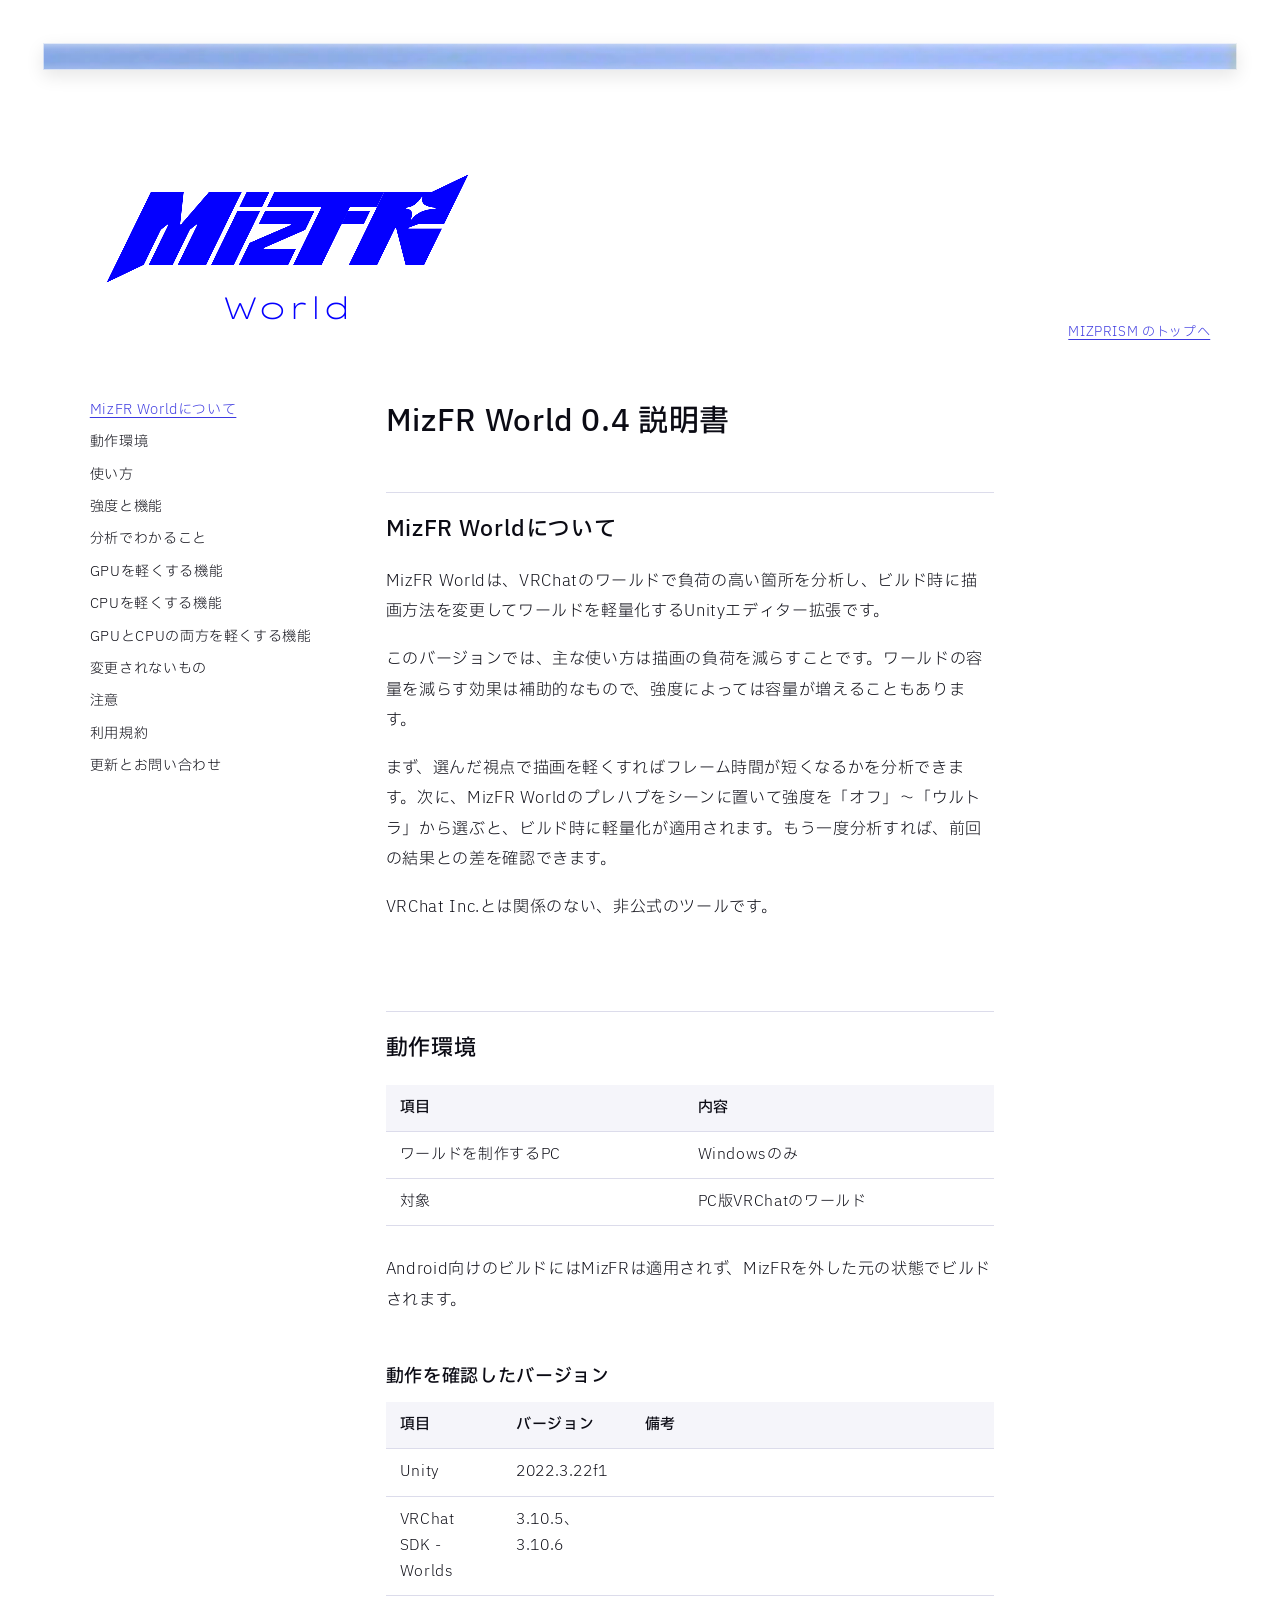
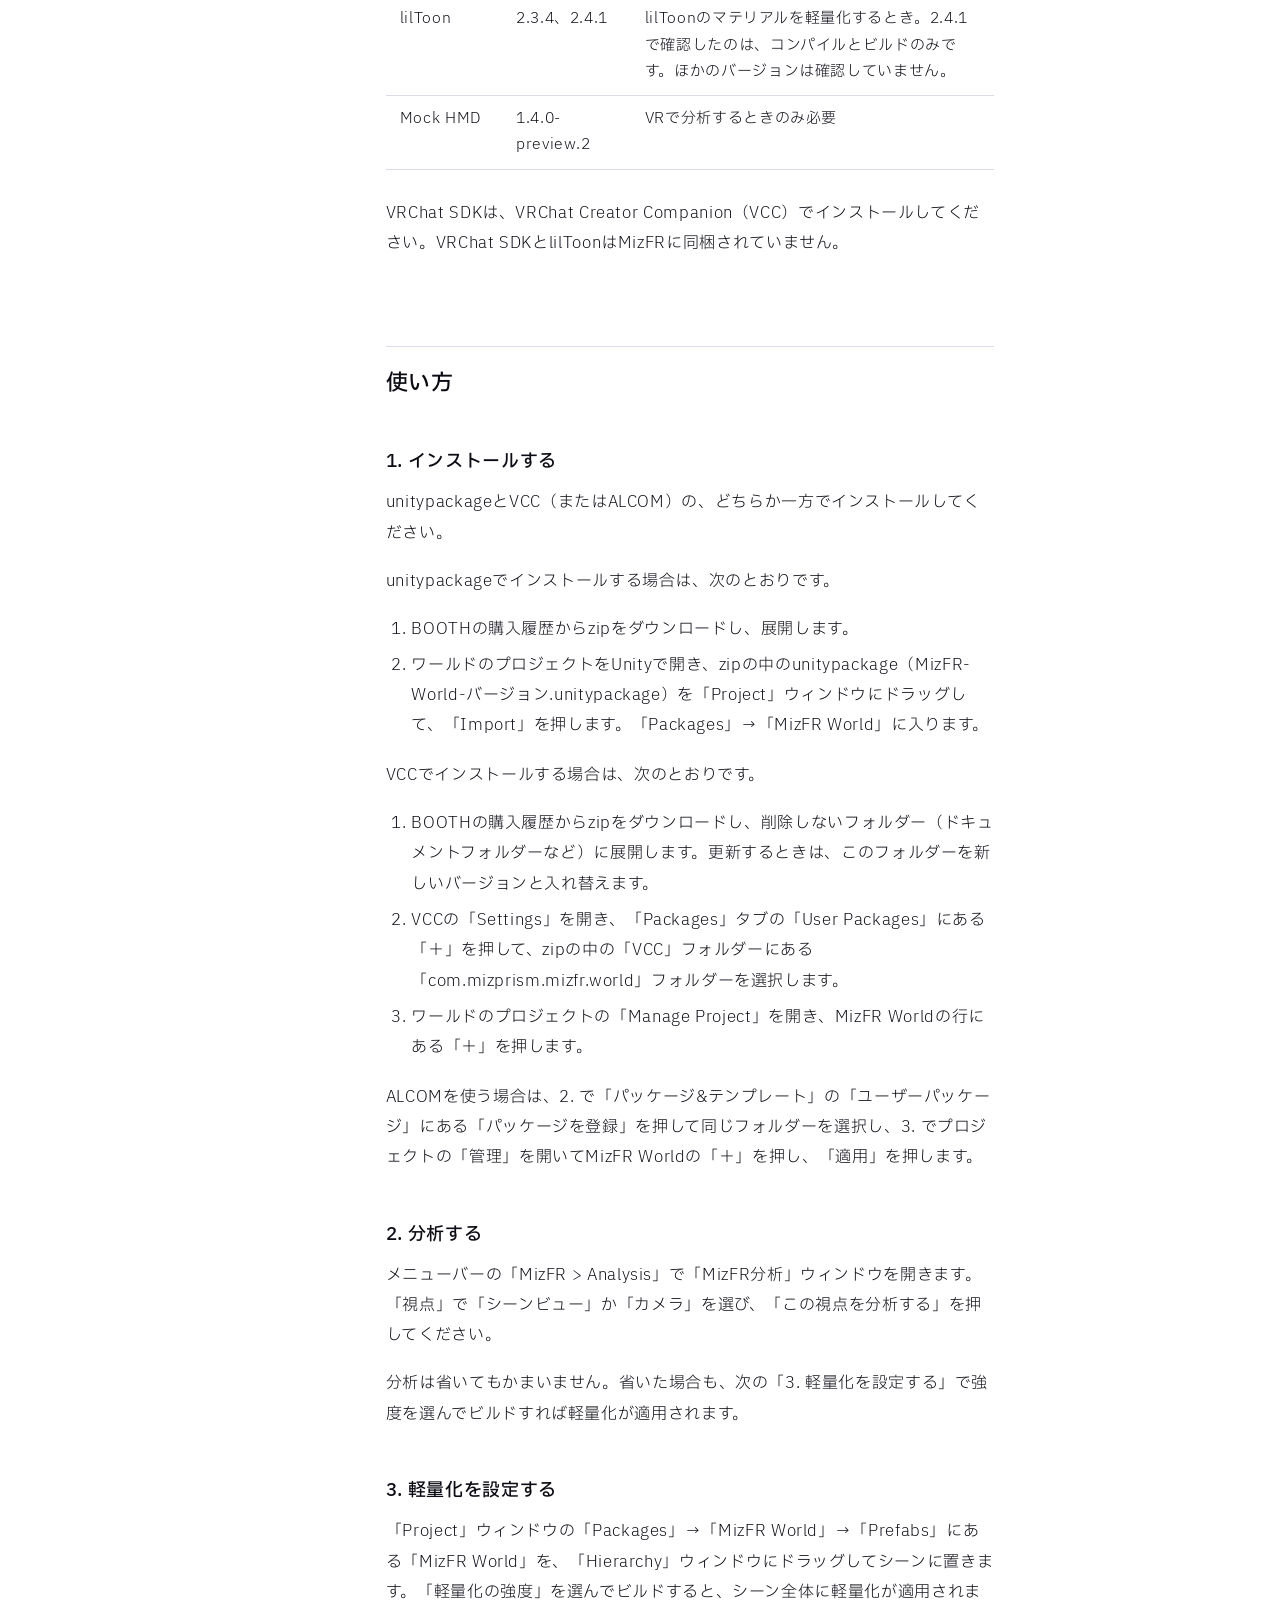
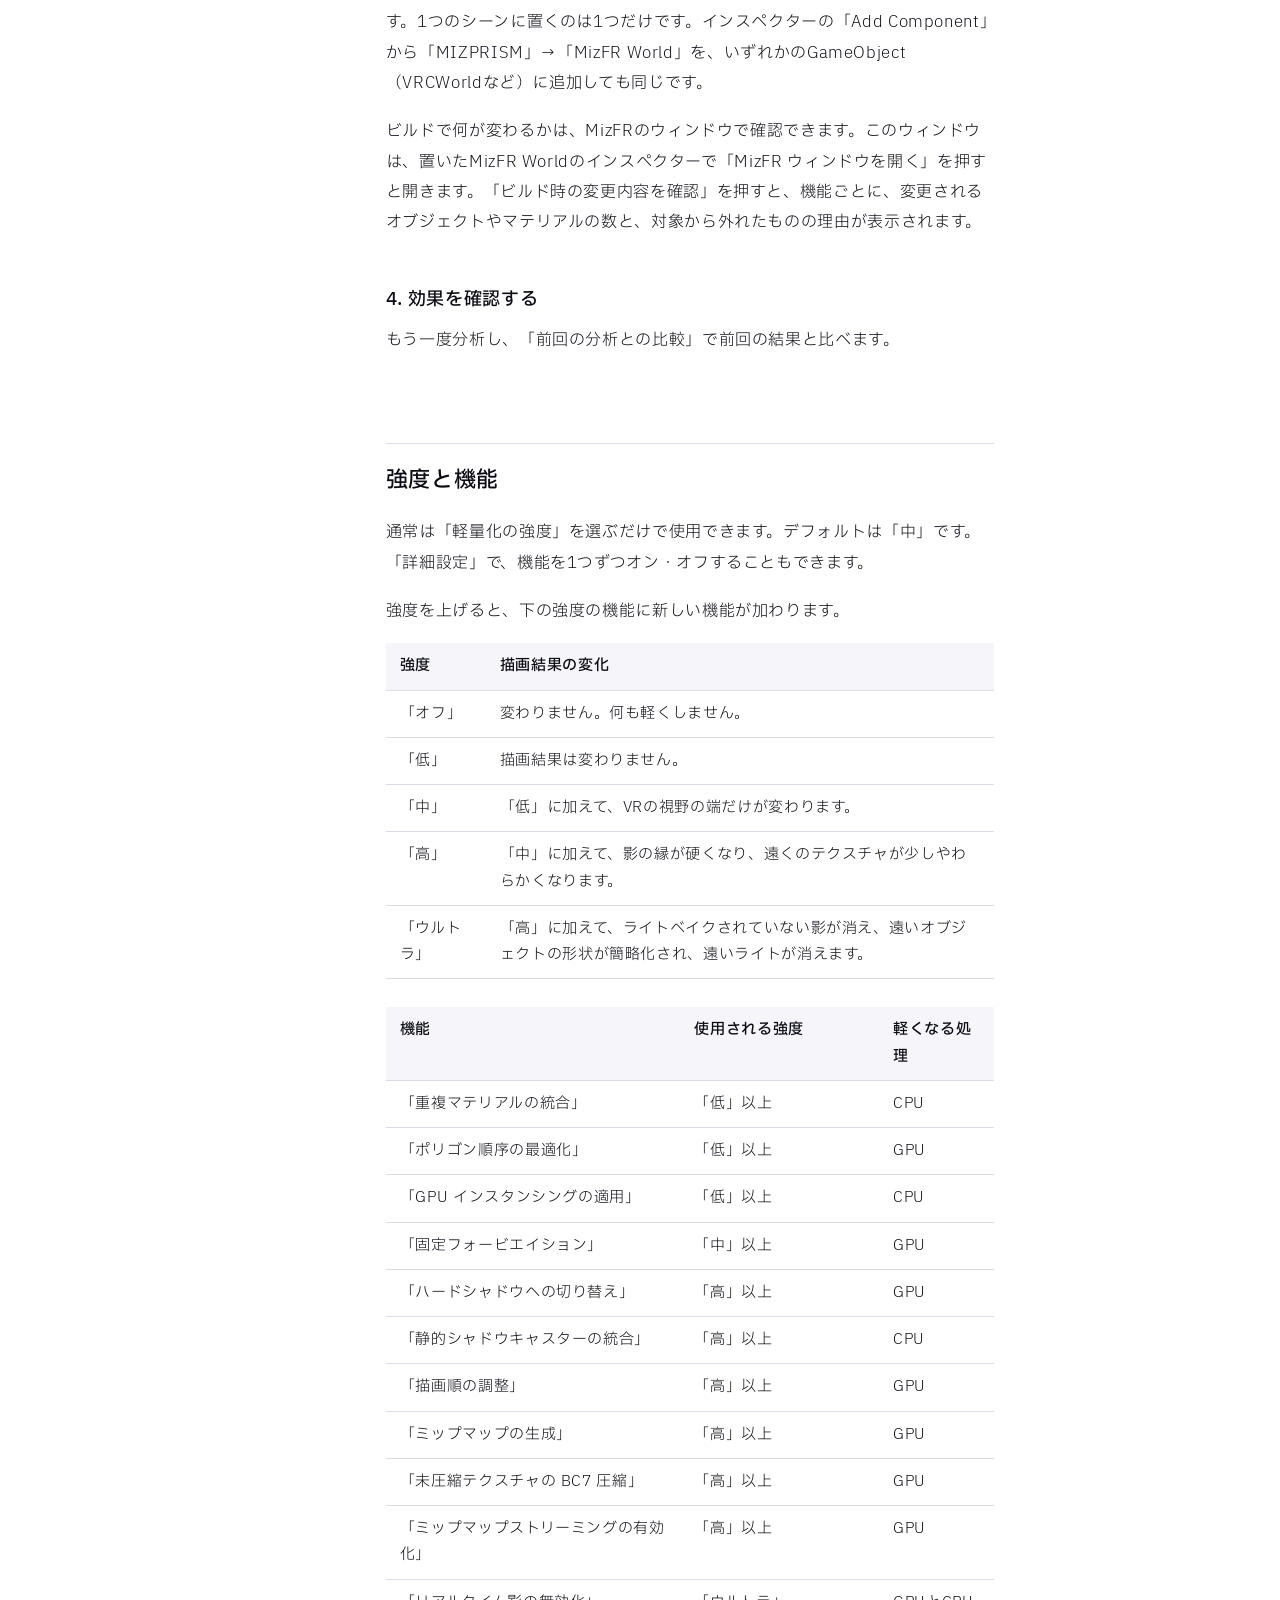
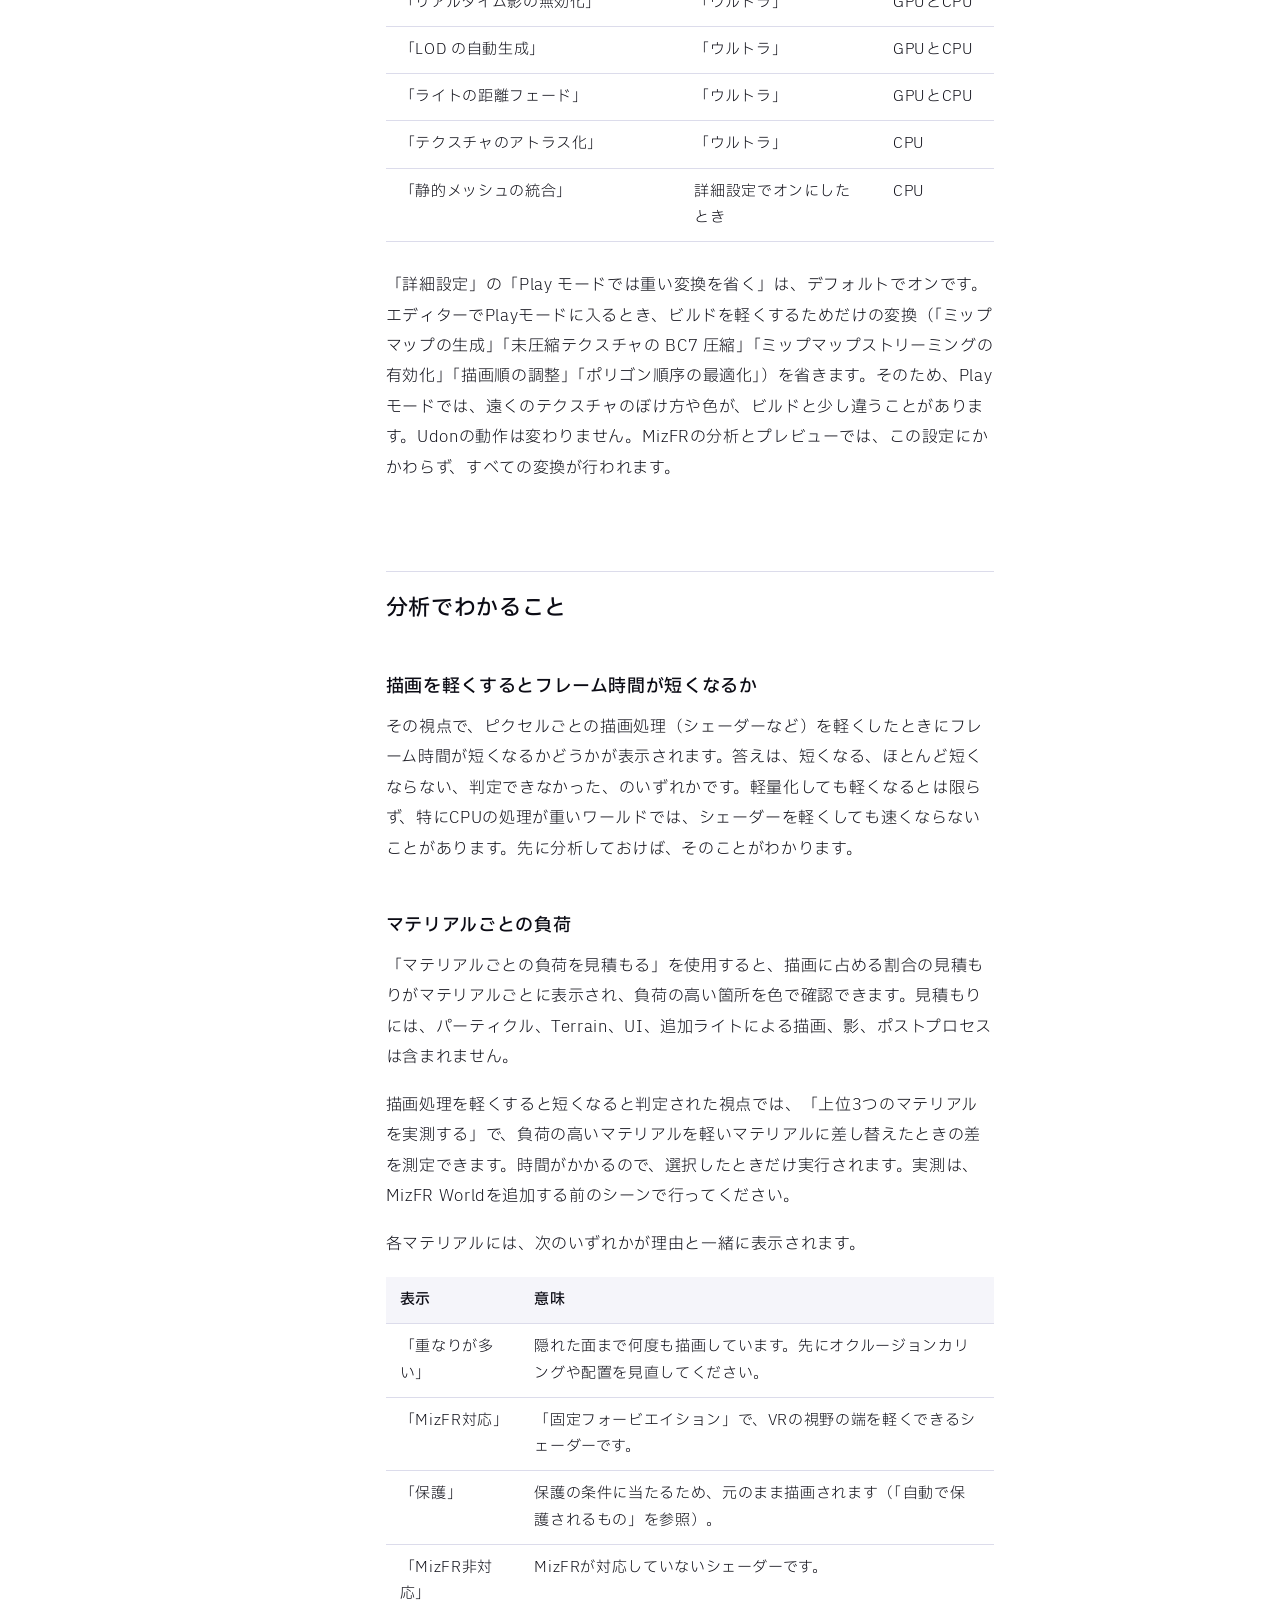
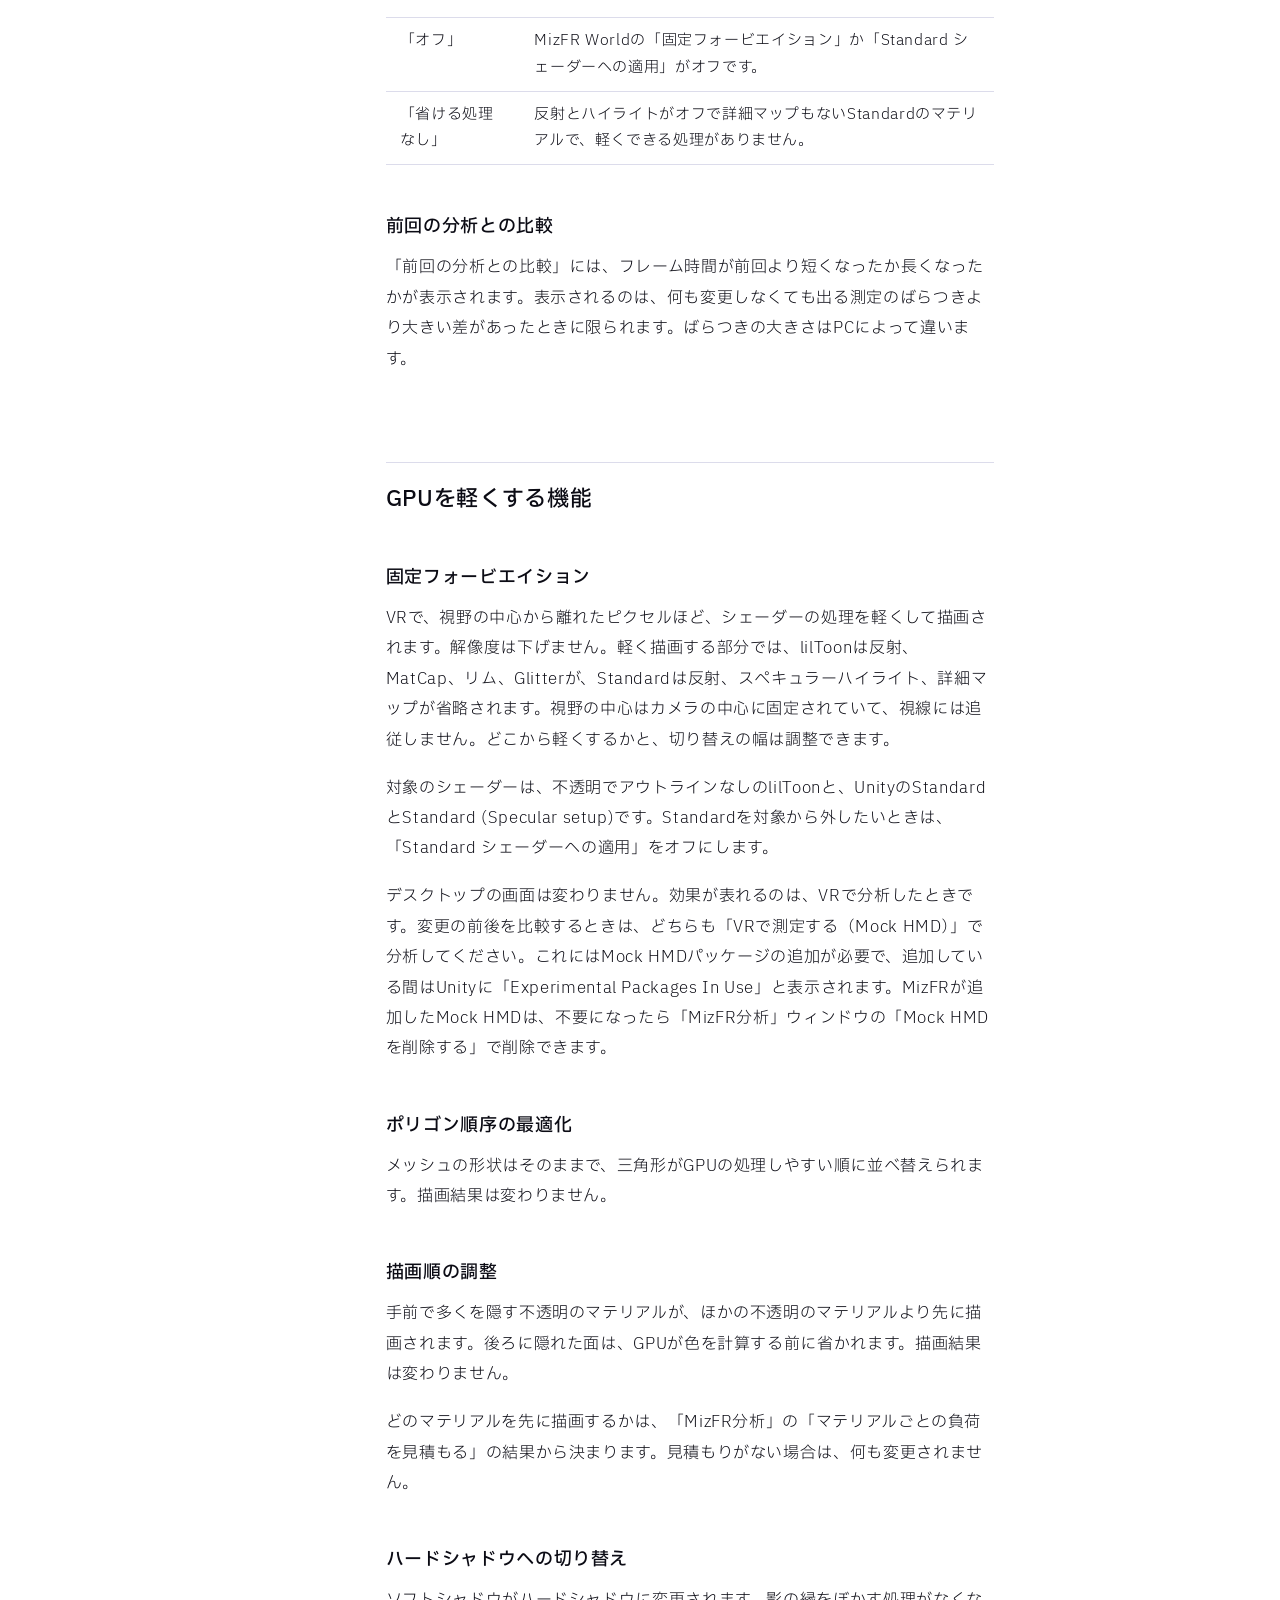
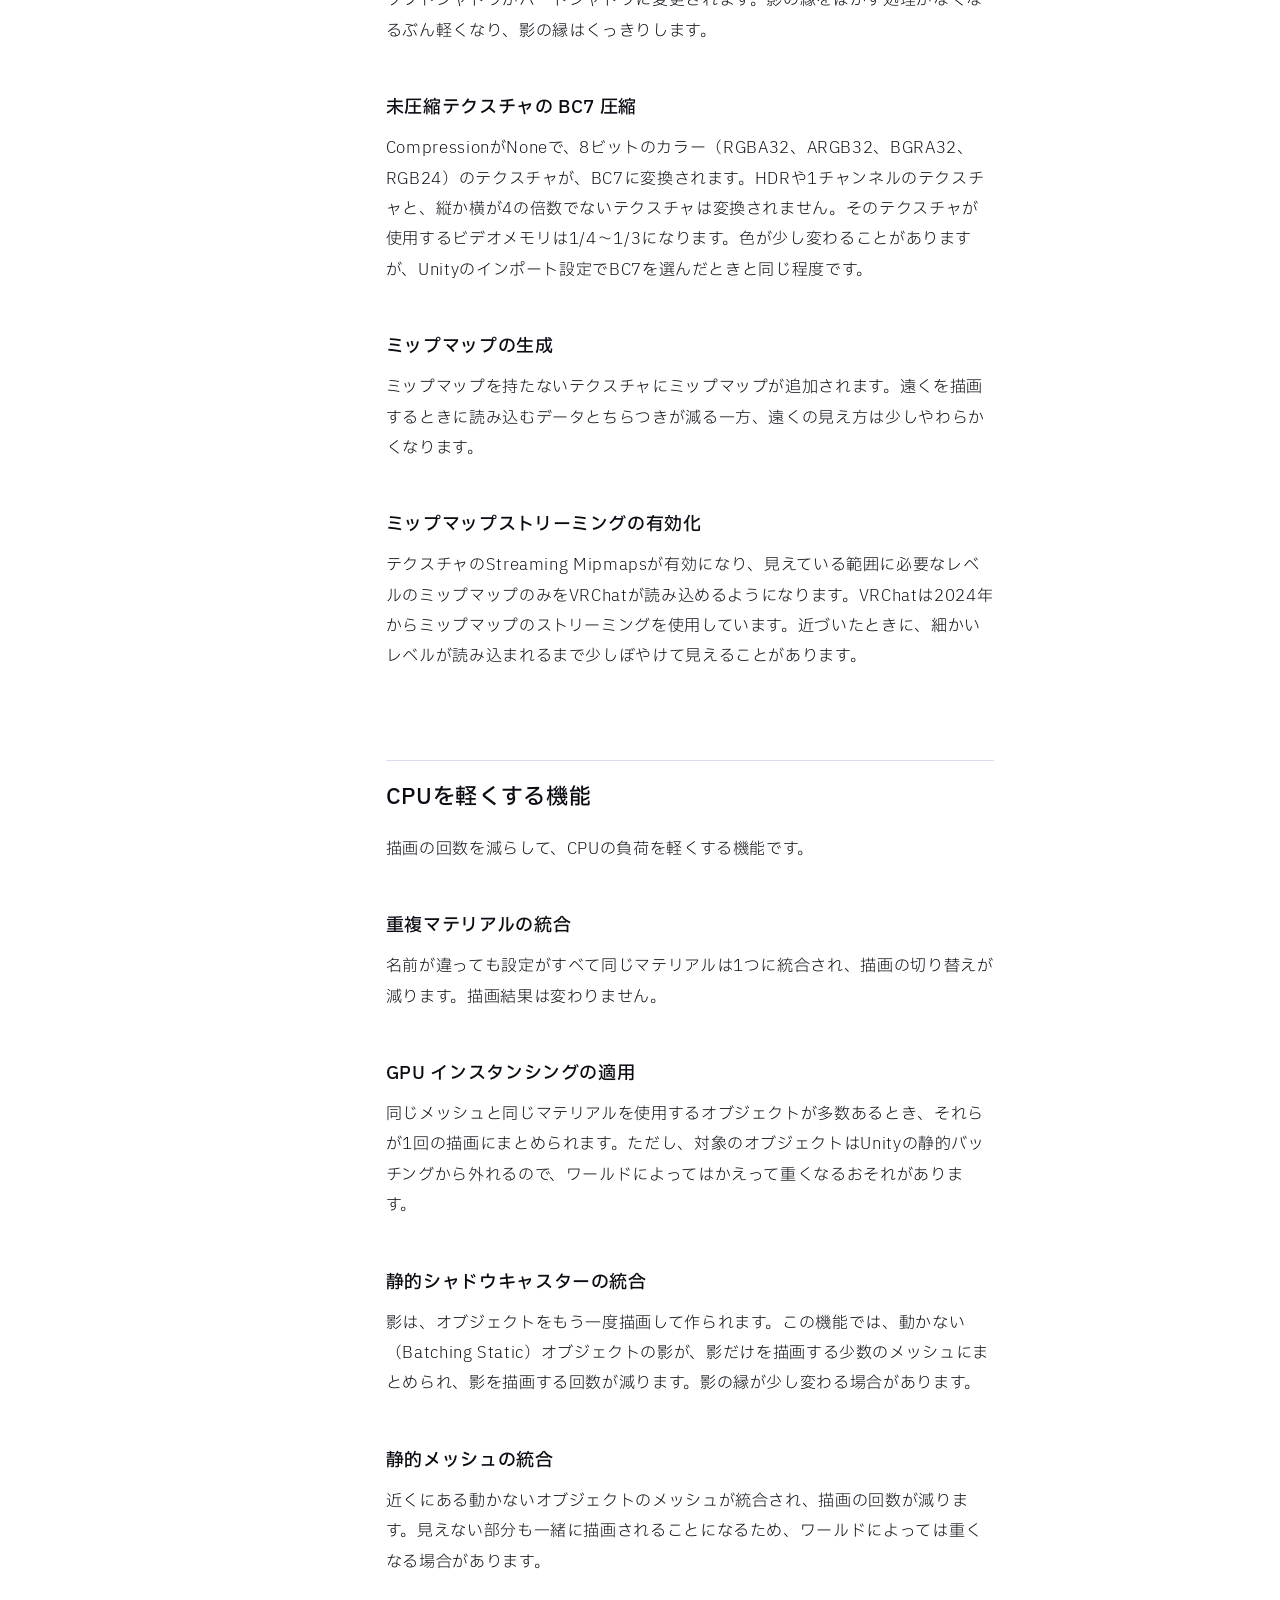
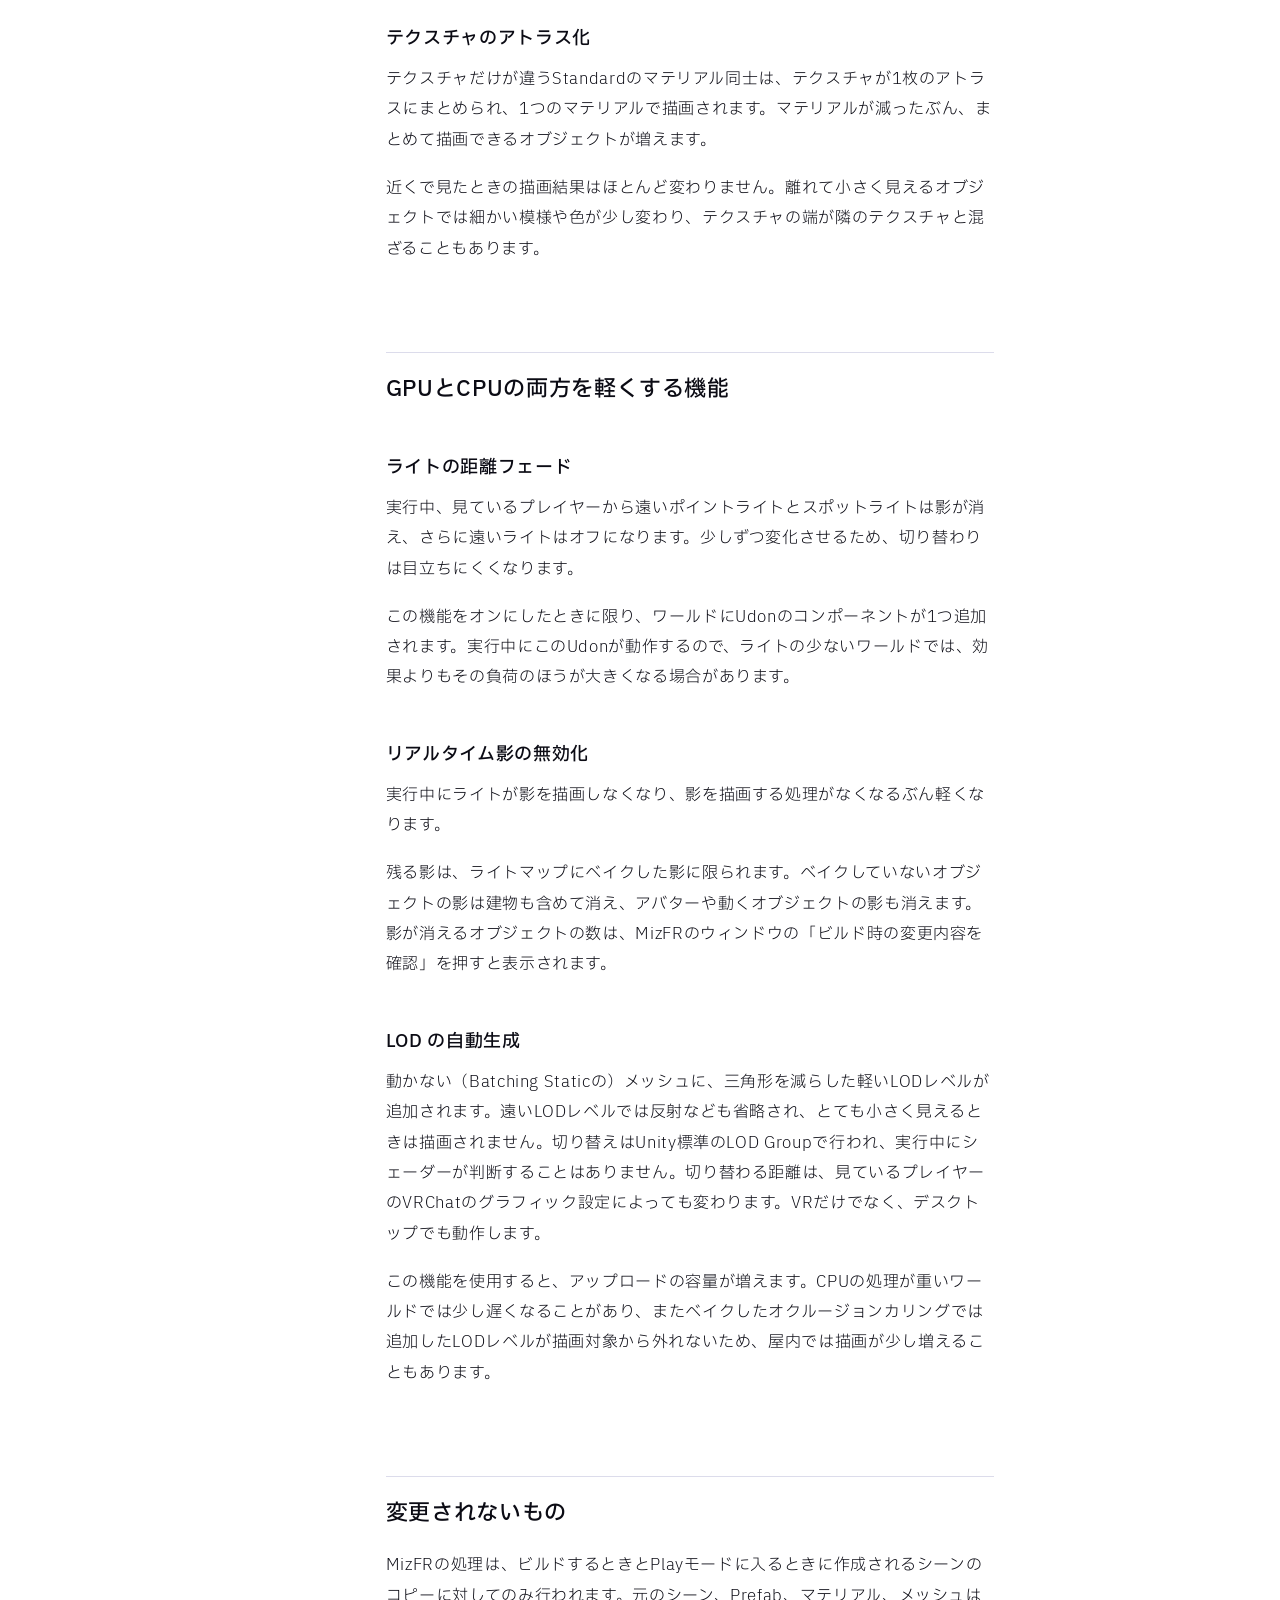
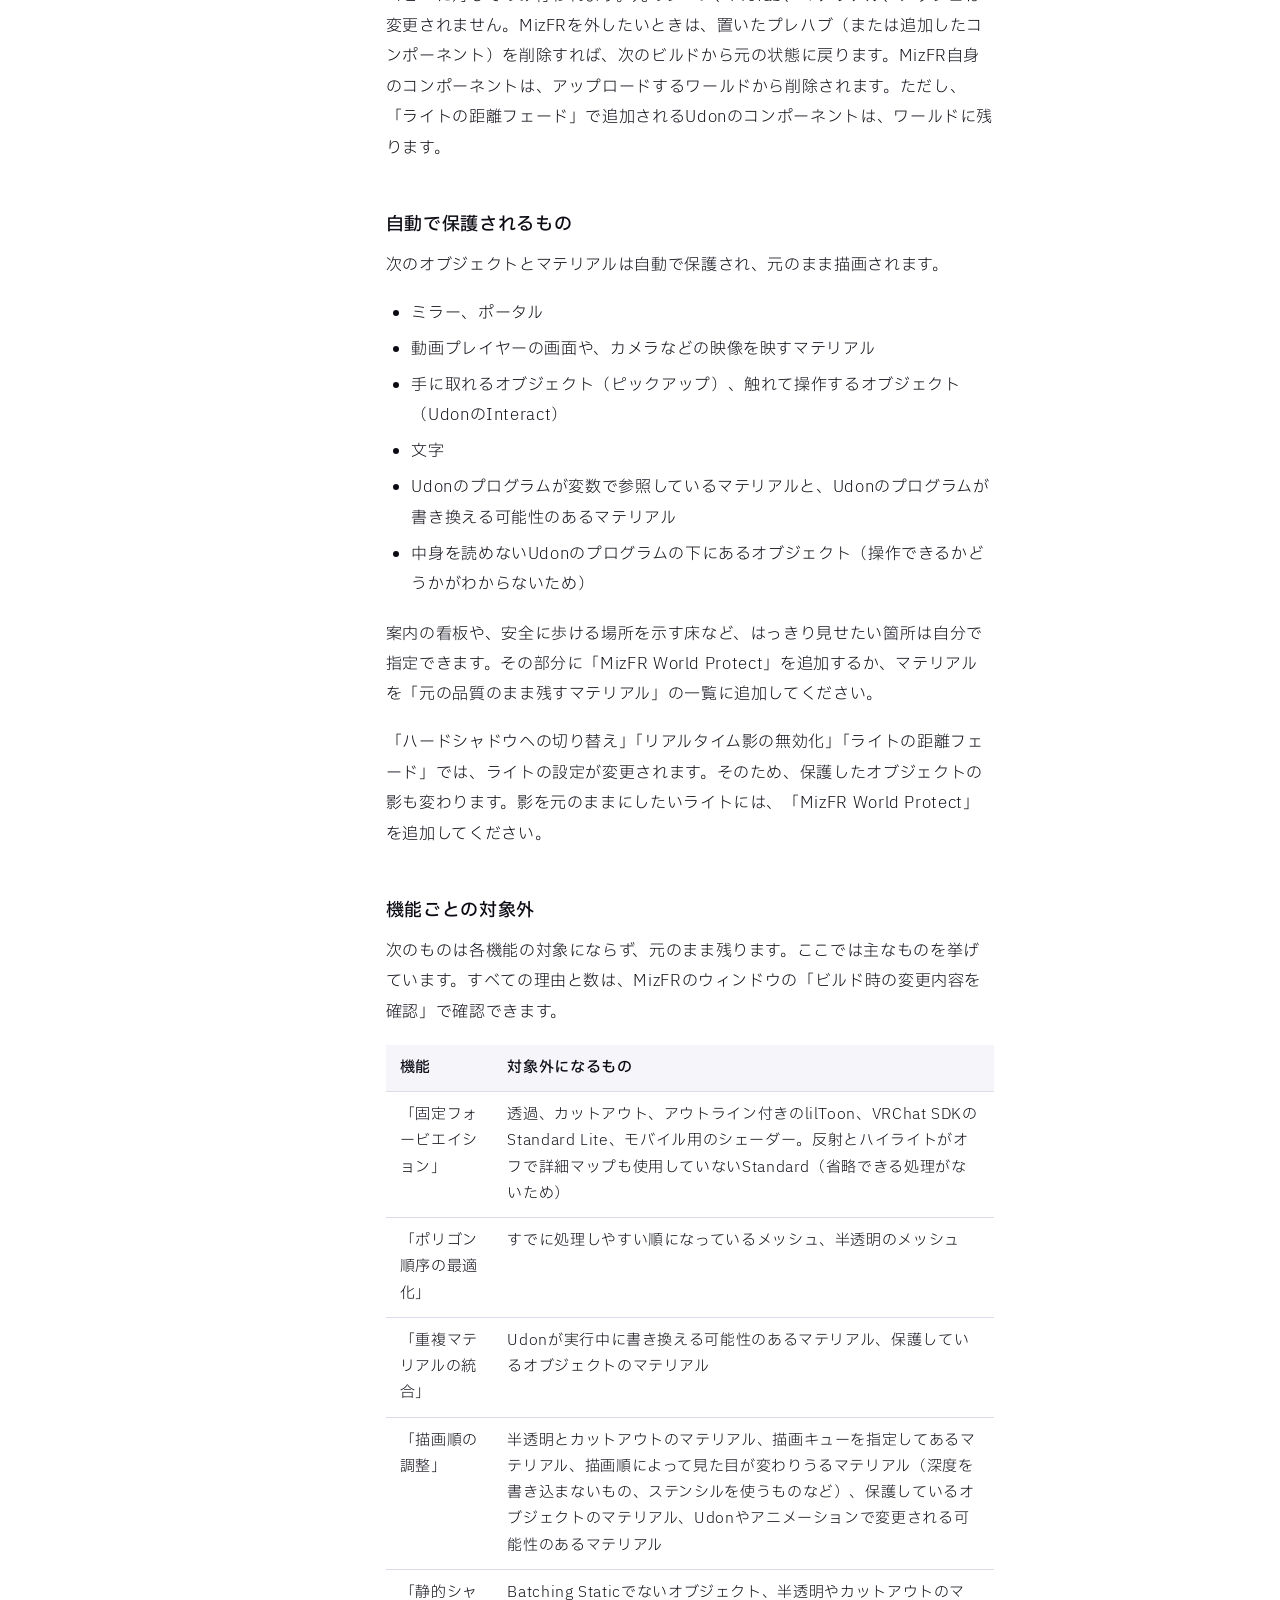
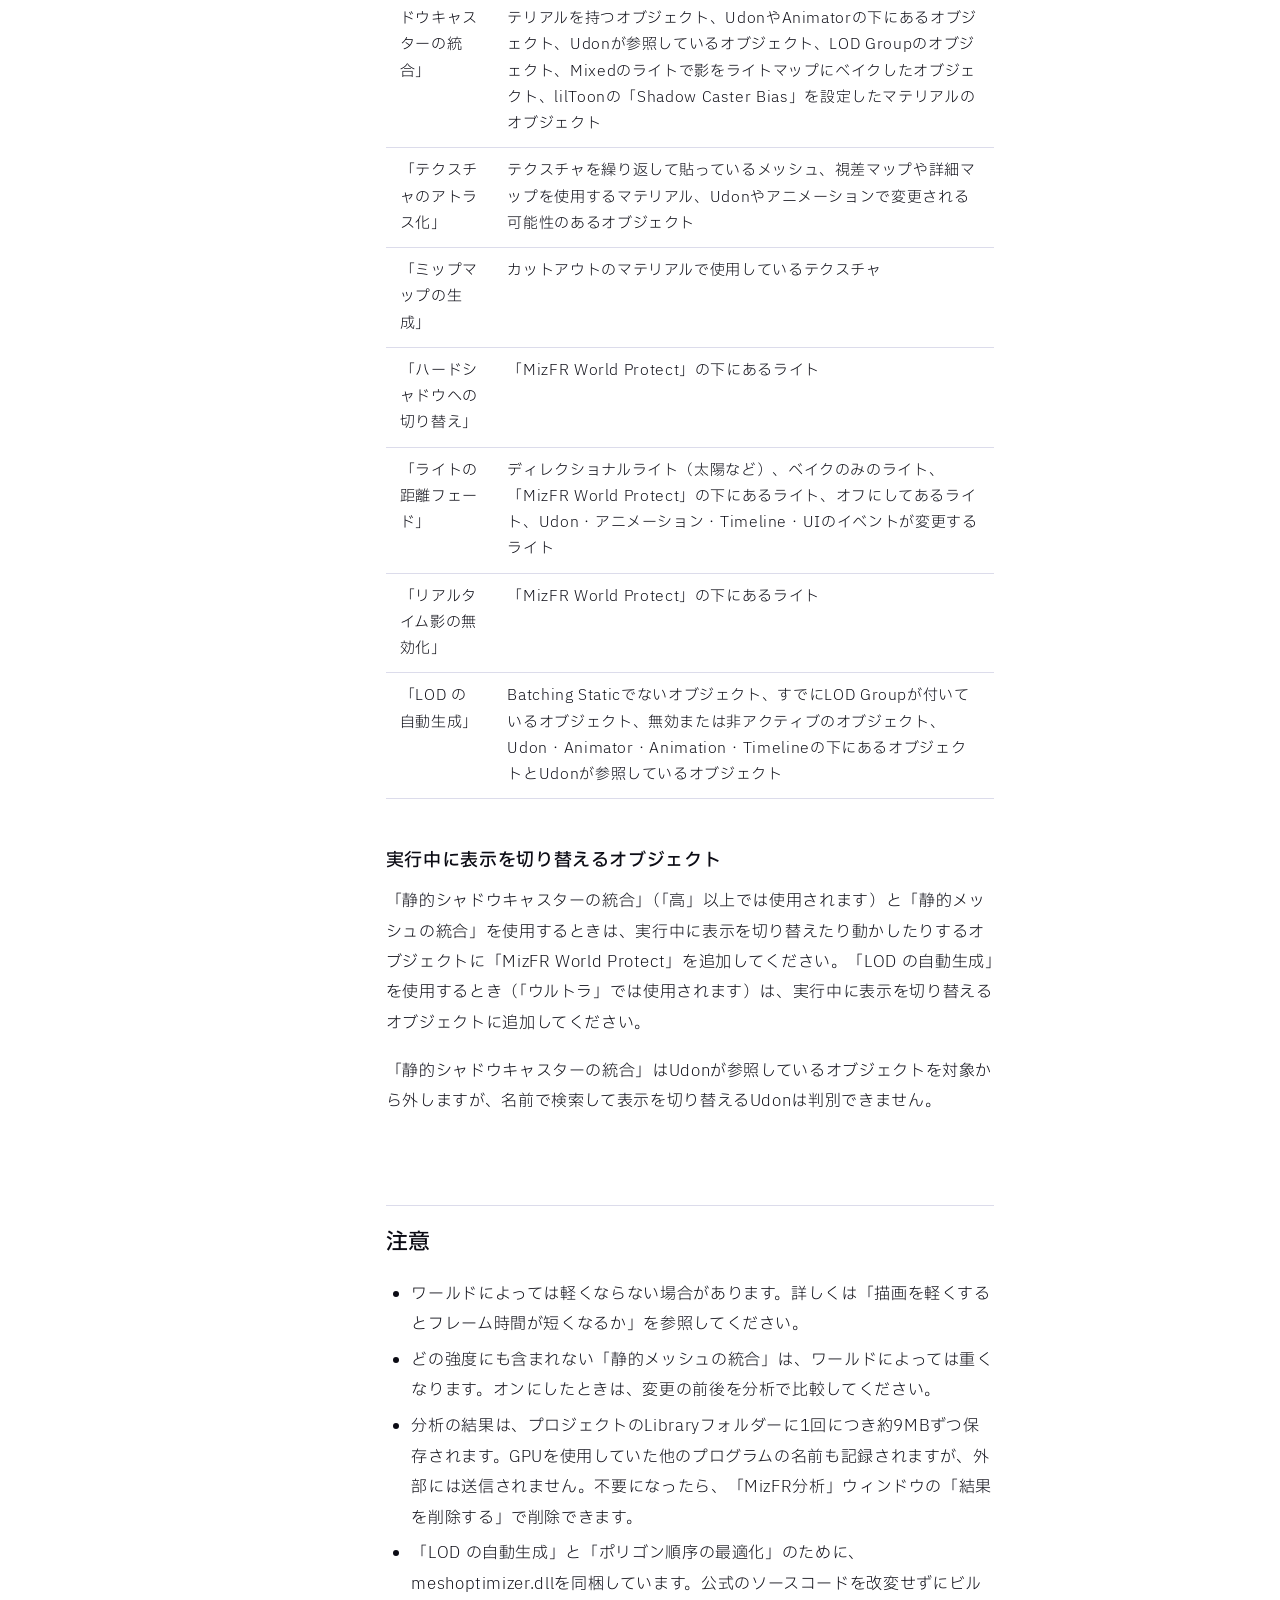
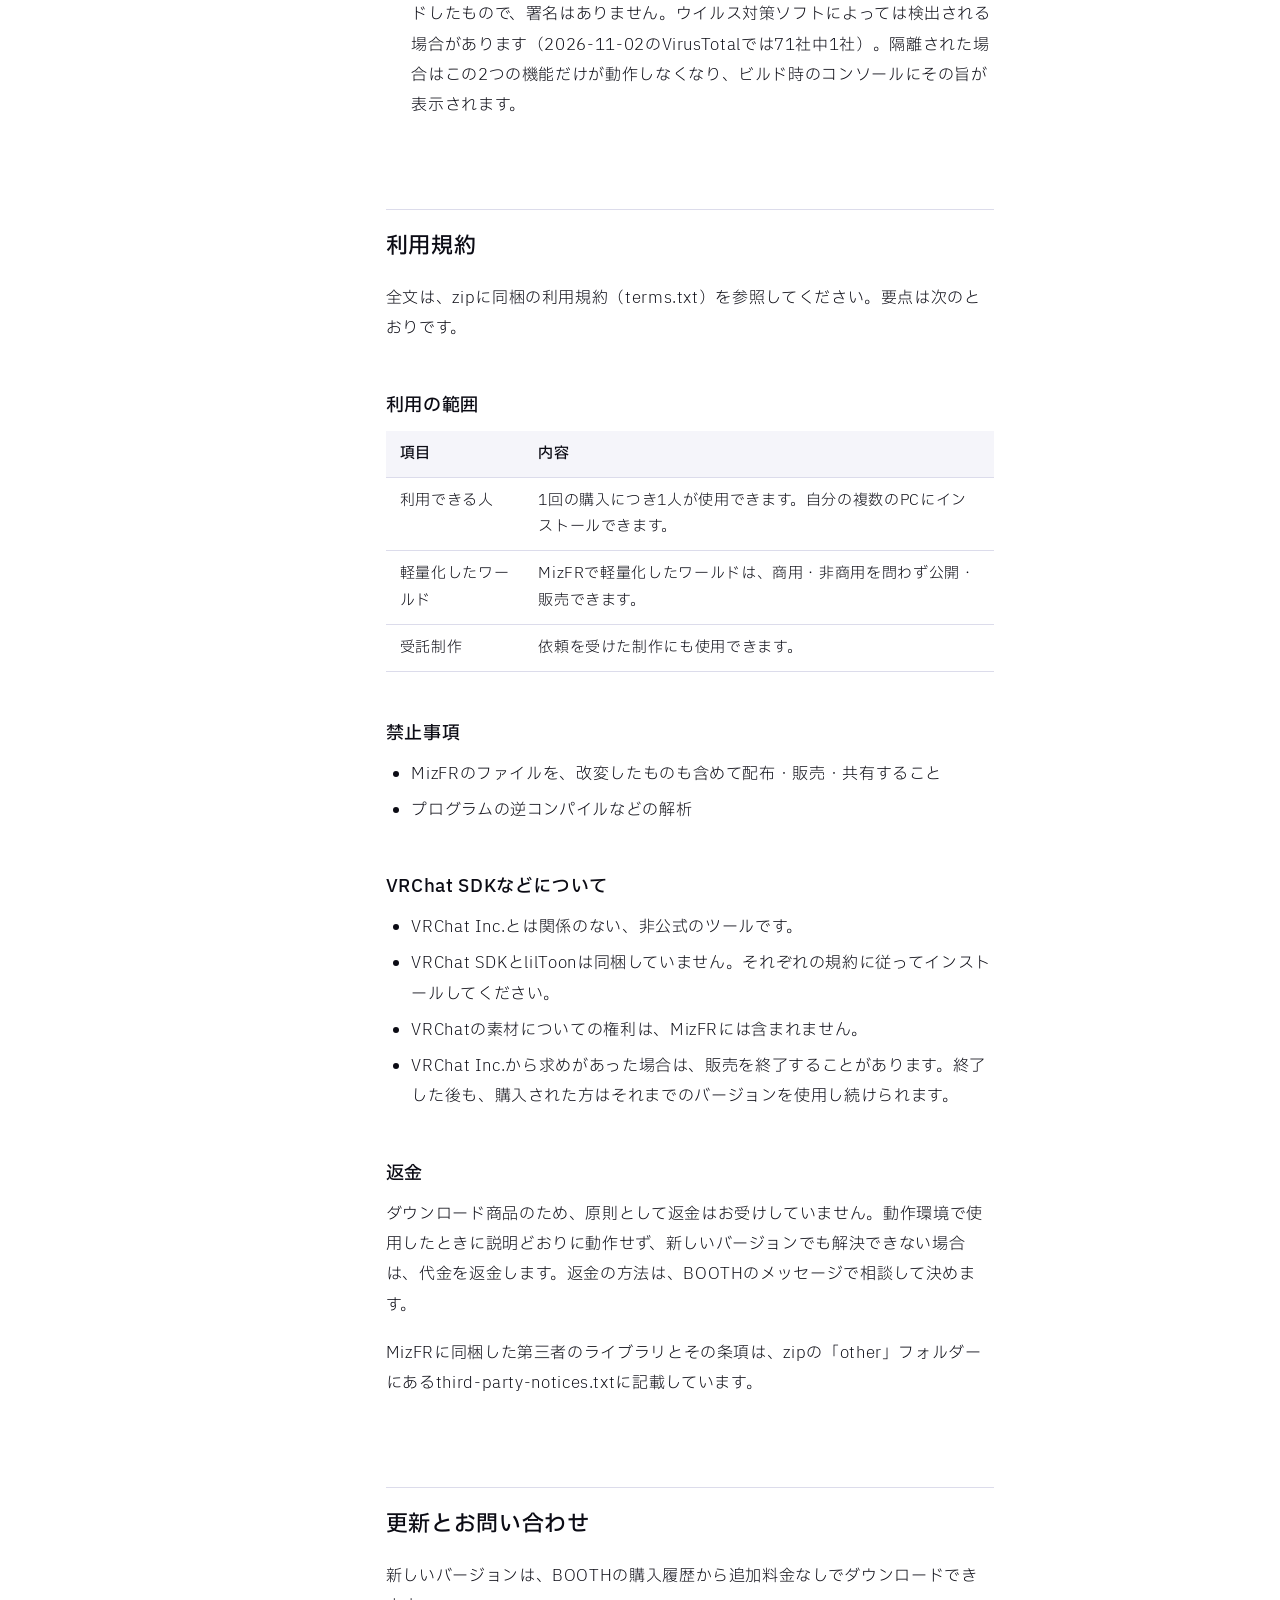
==== commit 701b252d: "Build the manual page from the manual with its new opening paragraph The manual now says, right afte" ====
--- a/manual.html
+++ b/manual.html
@@ -75,6 +75,7 @@
 <h1>MizFR World 0.4 説明書</h1>
 <h2 id="MizFR-Worldについて">MizFR Worldについて</h2>
 <p>MizFR Worldは、VRChatのワールドで負荷の高い箇所を分析し、ビルド時に描画方法を変更してワールドを軽量化するUnityエディター拡張です。</p>
+<p>このバージョンでは、主な使い方は描画の負荷を減らすことです。ワールドの容量を減らす効果は補助的なもので、強度によっては容量が増えることもあります。</p>
 <p>まず、選んだ視点で描画を軽くすればフレーム時間が短くなるかを分析できます。次に、MizFR Worldのプレハブをシーンに置いて強度を「オフ」〜「ウルトラ」から選ぶと、ビルド時に軽量化が適用されます。もう一度分析すれば、前回の結果との差を確認できます。</p>
 <p>VRChat Inc.とは関係のない、非公式のツールです。</p>
 <h2 id="動作環境">動作環境</h2>
--- a/site.css
+++ b/site.css
@@ -162,10 +162,6 @@
   .logo, .mark-wrap .spark { animation: none; }
 }
 
-/* ---- the strips between sections ---- */
-.strip-row { position: relative; height: calc(var(--t) * 0.55); margin: 0 var(--o); }
-.strip-row .glass, .strip-row .shade { inset: 0; }
-
 /* ---- products ---- */
 .product { padding: clamp(72px, 10vw, 140px) calc(var(--o) + var(--t)) clamp(72px, 10vw, 140px); }
 .product-in { max-width: 1240px; margin: 0 auto; display: grid; grid-template-columns: minmax(0, 7fr) minmax(0, 5fr); gap: 40px 64px; align-items: center; }
@@ -181,14 +177,16 @@
   text-align: center;
   line-height: 1.2;
 }
-.mizfr .thin { font-size: clamp(2rem, 4.6vw, 4.5rem); margin-top: -0.35em; color: var(--mizfr-blue); }
-.mizeye-name { display: block; font-family: 'IBM Plex Sans JP', sans-serif; font-weight: 700; font-size: clamp(4.5rem, 13vw, 11.25rem); color: var(--blue); letter-spacing: 0; line-height: 1; }
-.mizeye .thin { font-size: clamp(0.9rem, 2.4vw, 2.25rem); text-align: left; margin-top: 0.5em; }   /* 1/5 of the name or less */
+/* "World" is part of the MizFR logo, so it keeps Lexend Zetta's own spacing as on the first BOOTH image
+   (measured: letter gaps 0.36 of the ink height there; the 0.4em added for the other thin lines made 0.88) */
+.mizfr .thin { font-size: clamp(2rem, 4.6vw, 4.5rem); margin-top: -0.35em; color: var(--mizfr-blue); letter-spacing: 0; }
 .facts { margin: 0; }
 .facts .what { margin: 0 0 18px; font-size: 22px; font-weight: 500; line-height: 1.6; }
 .facts .what span { display: inline-block; }
 .facts .ver { margin: 0 0 22px; color: var(--ink-2); }
 .facts .ver .num { color: var(--ink); font-size: 17px; }
+.facts .use { margin: -8px 0 22px; }   /* what the current version is mainly for, right under its number */
+.facts .use span { display: inline-block; }   /* break between phrases, not inside a word */
 .links { display: flex; flex-wrap: wrap; gap: 8px 28px; margin: 0; padding: 0; list-style: none; font-weight: 500; }
 
 /* the manual's measured results, all four rows, after their conditions */
@@ -221,7 +219,7 @@
 .man-head-in { max-width: 1240px; margin: 0 auto; display: flex; flex-wrap: wrap; align-items: flex-end; justify-content: space-between; gap: 20px 40px; }
 .man-mark { display: block; width: clamp(240px, 34vw, 460px); }
 .man-mark .wordmark { width: 100%; }
-.man-mark .thin { display: block; font-family: 'Lexend Zetta', sans-serif; font-weight: 200; letter-spacing: 0.4em; color: var(--mizfr-blue); text-align: center; font-size: clamp(1.25rem, 2.4vw, 2rem); margin-top: -0.3em; line-height: 1.2; }
+.man-mark .thin { display: block; font-family: 'Lexend Zetta', sans-serif; font-weight: 200; letter-spacing: 0; color: var(--mizfr-blue); text-align: center; font-size: clamp(1.25rem, 2.4vw, 2rem); margin-top: -0.3em; line-height: 1.2; }
 .man-side { display: grid; gap: 10px; justify-items: end; text-align: right; font-size: 13px; line-height: 1.6; color: var(--ink-2); }
 .manual {
   max-width: 1240px;
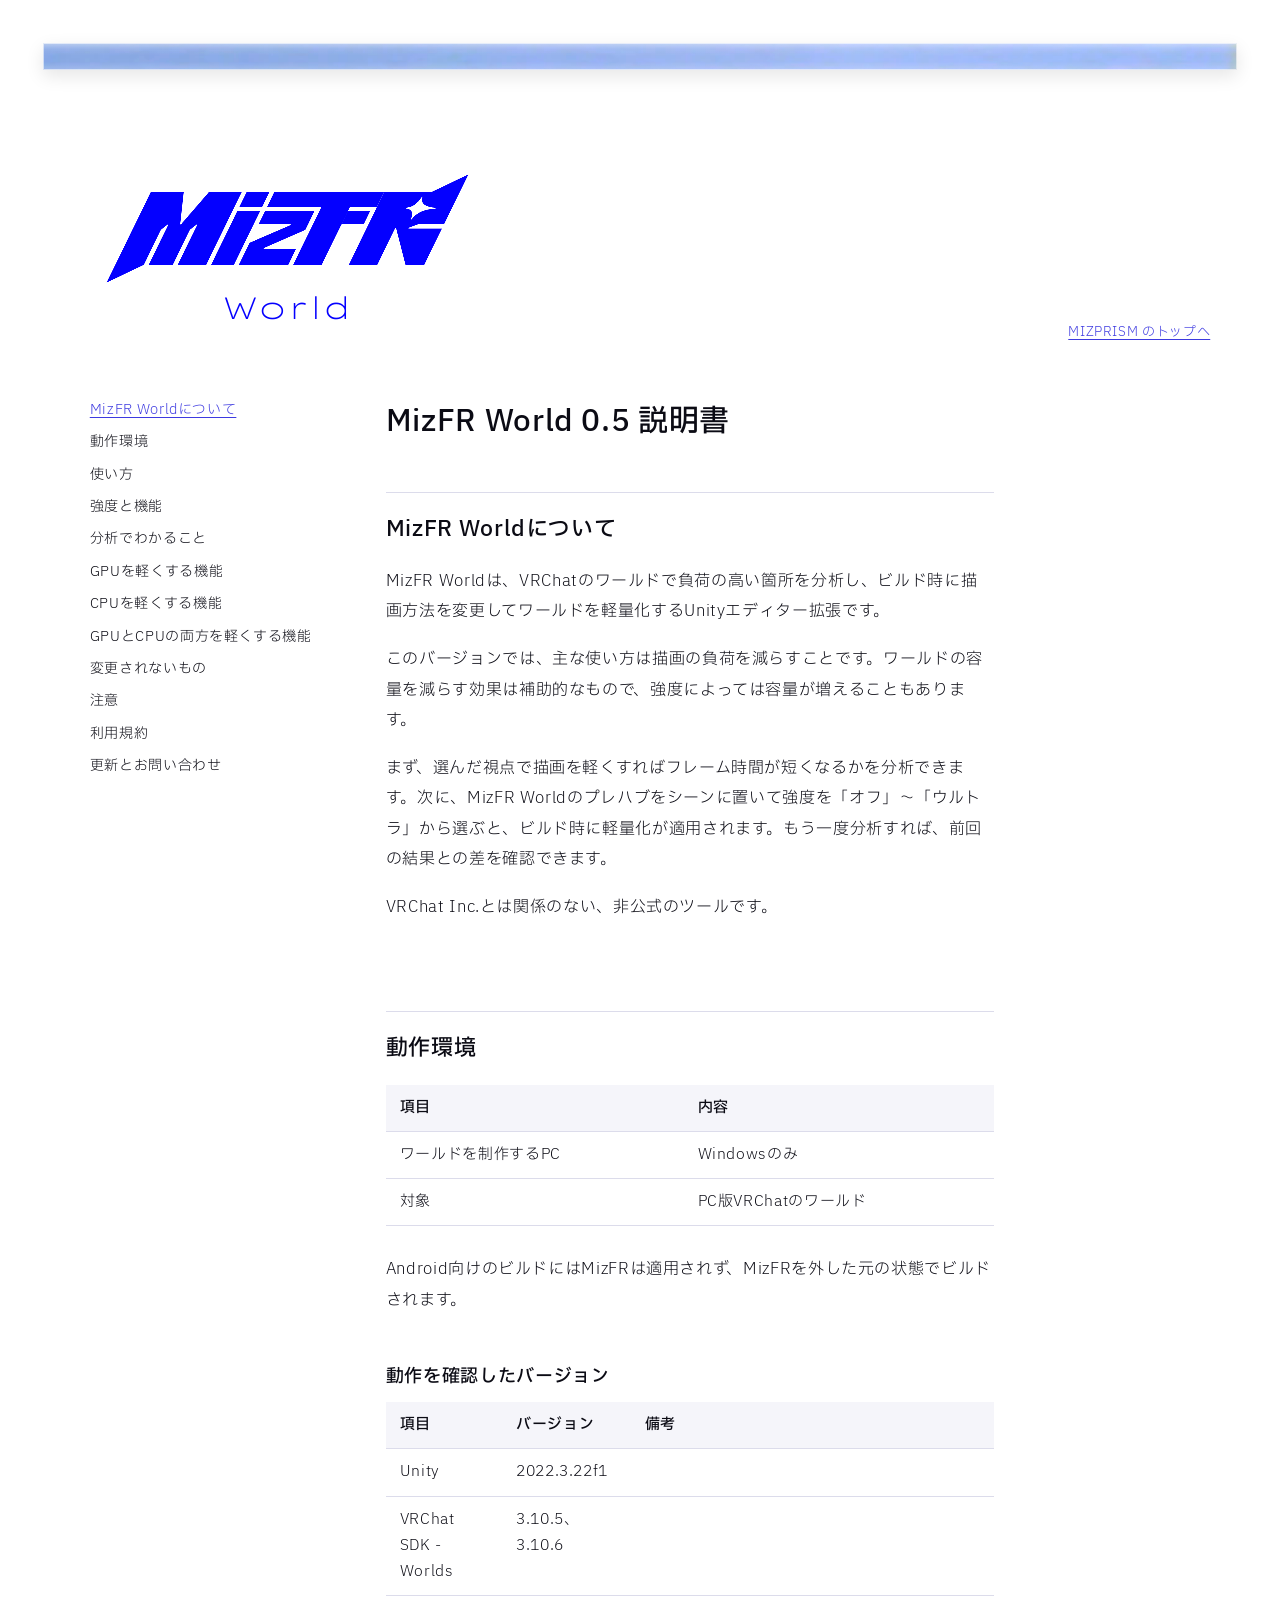
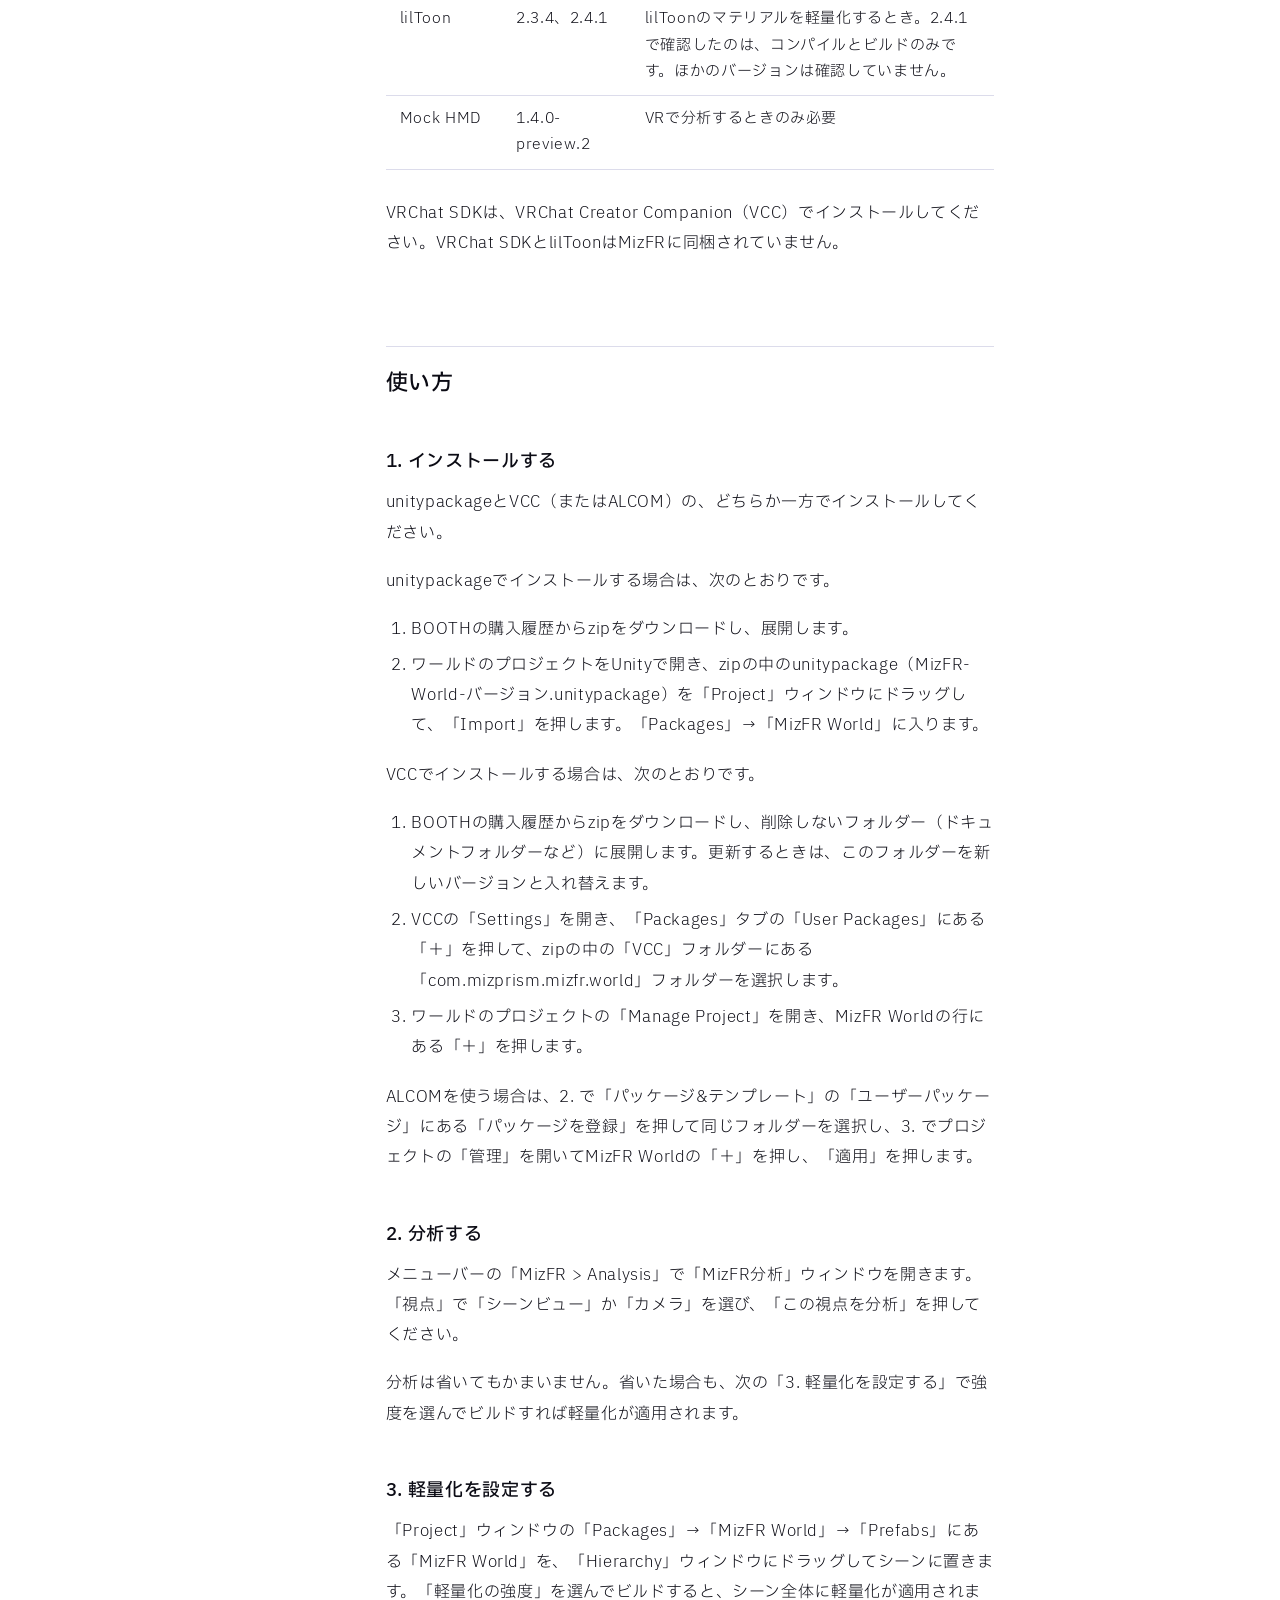
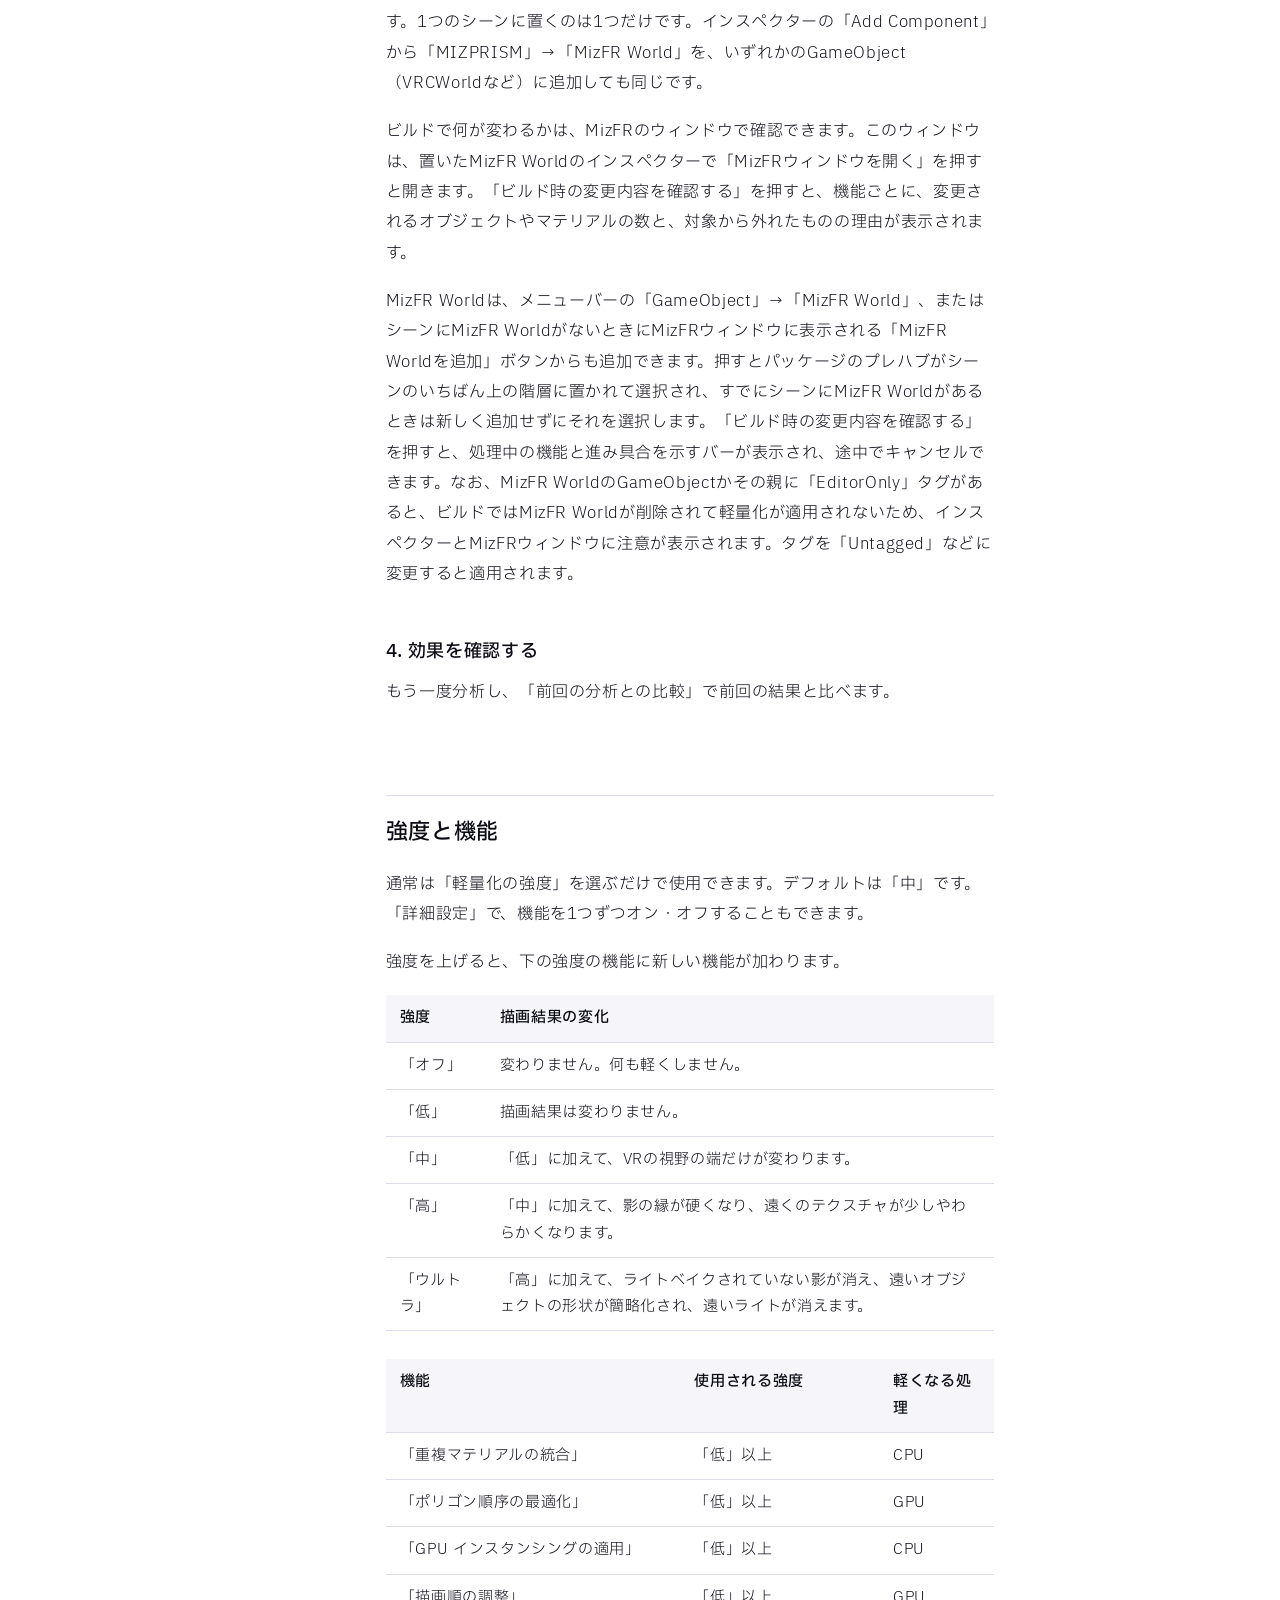
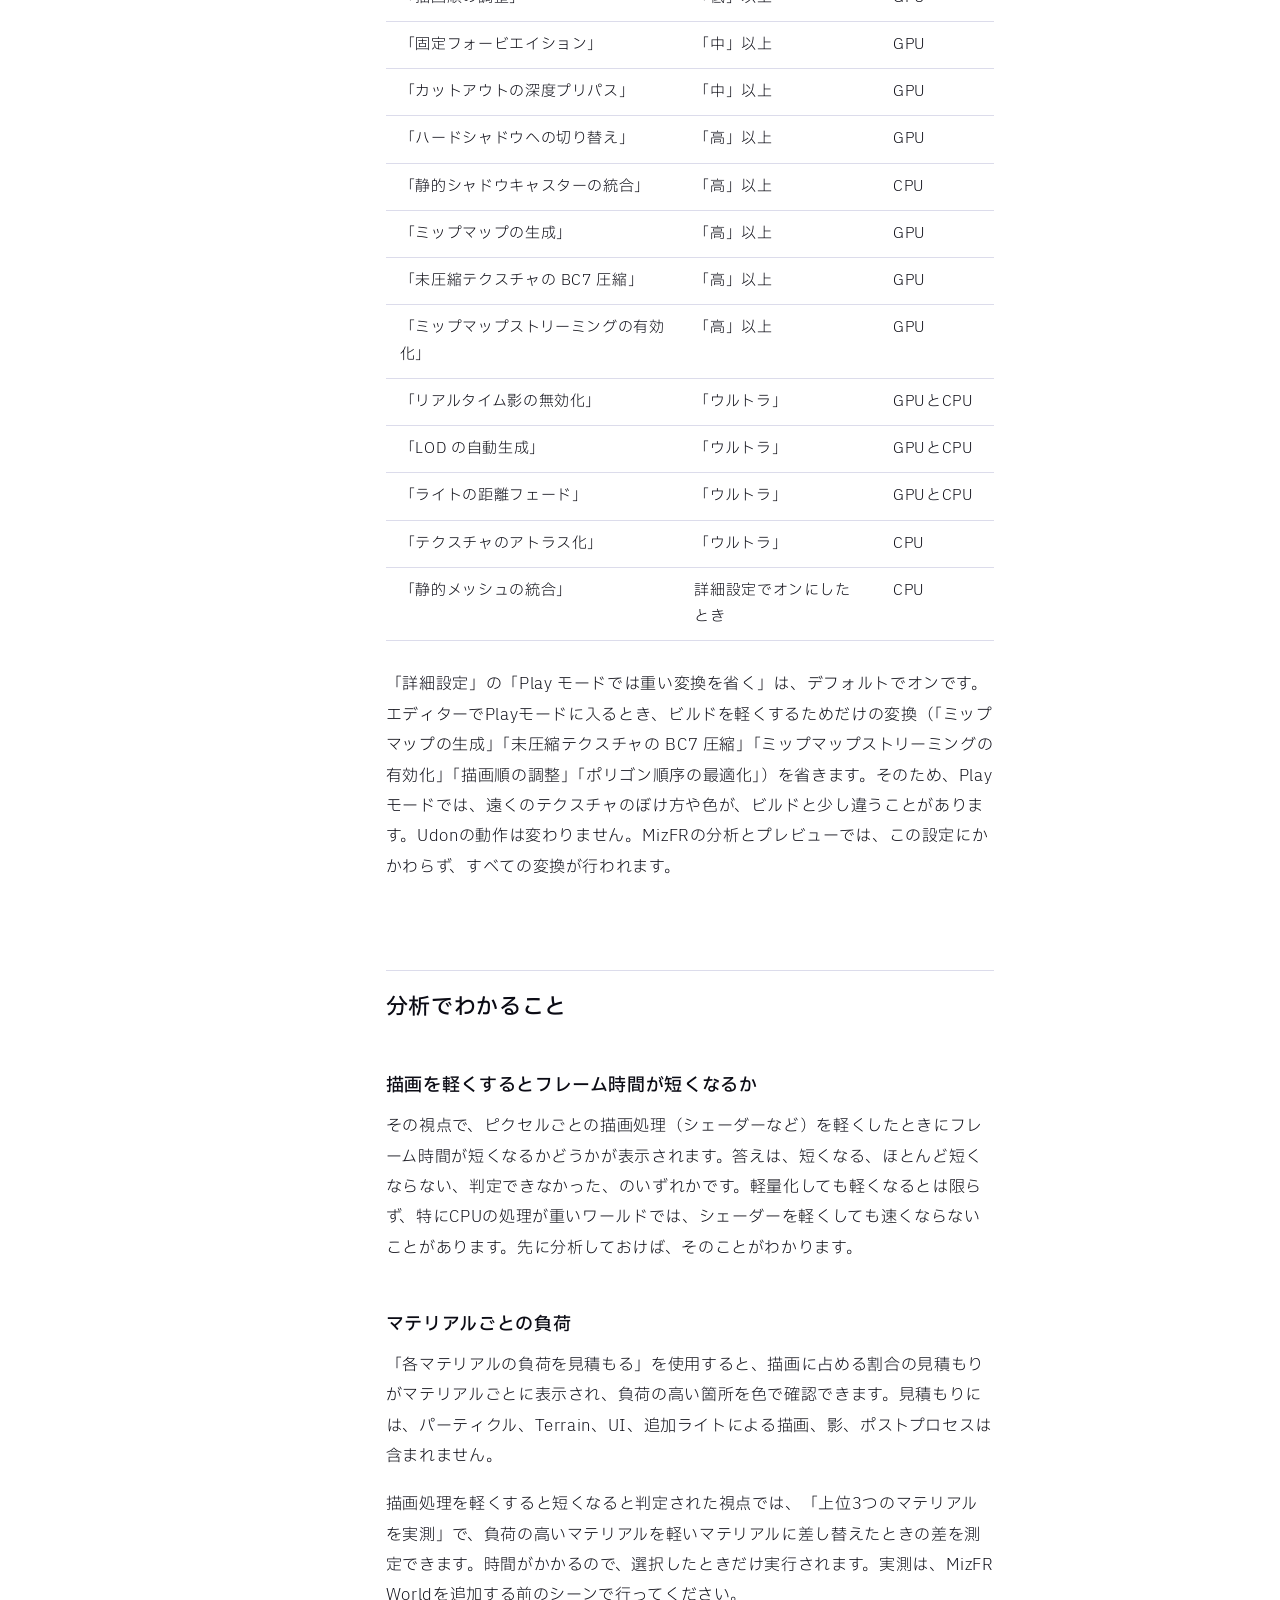
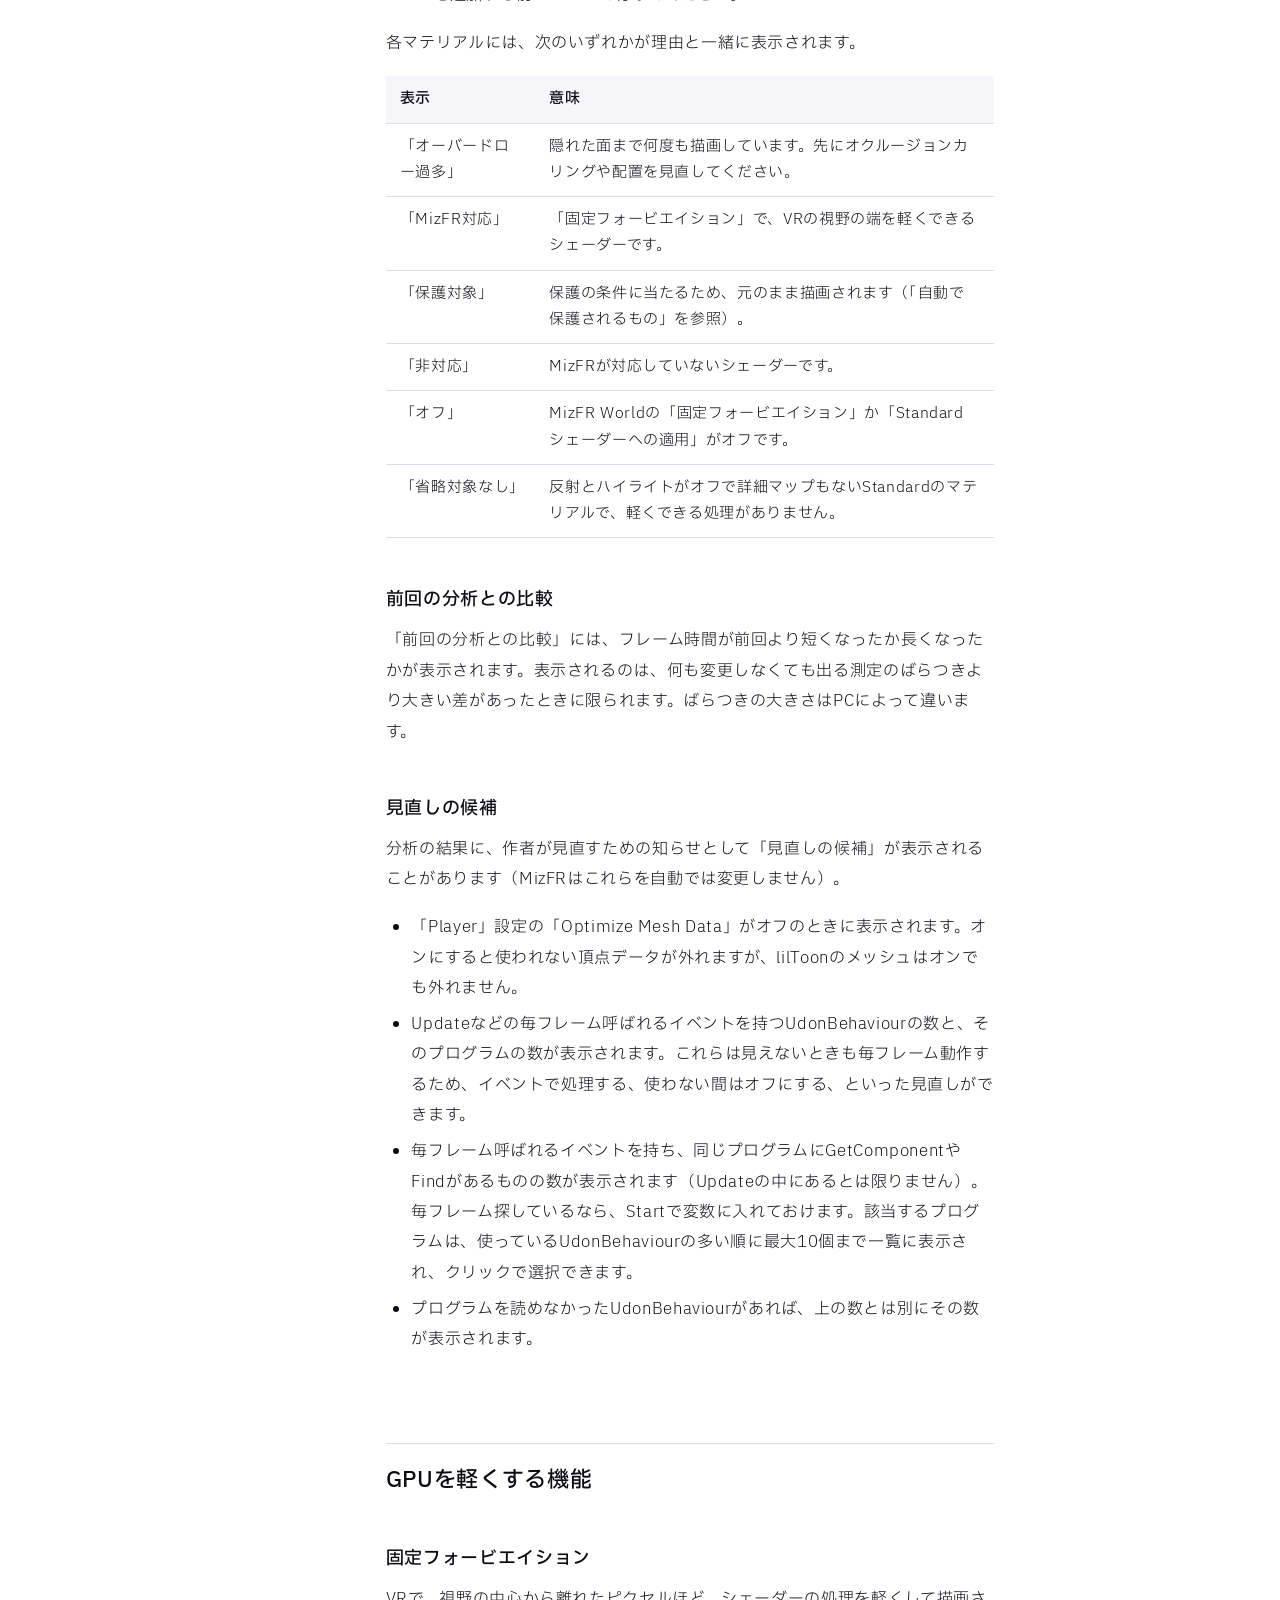
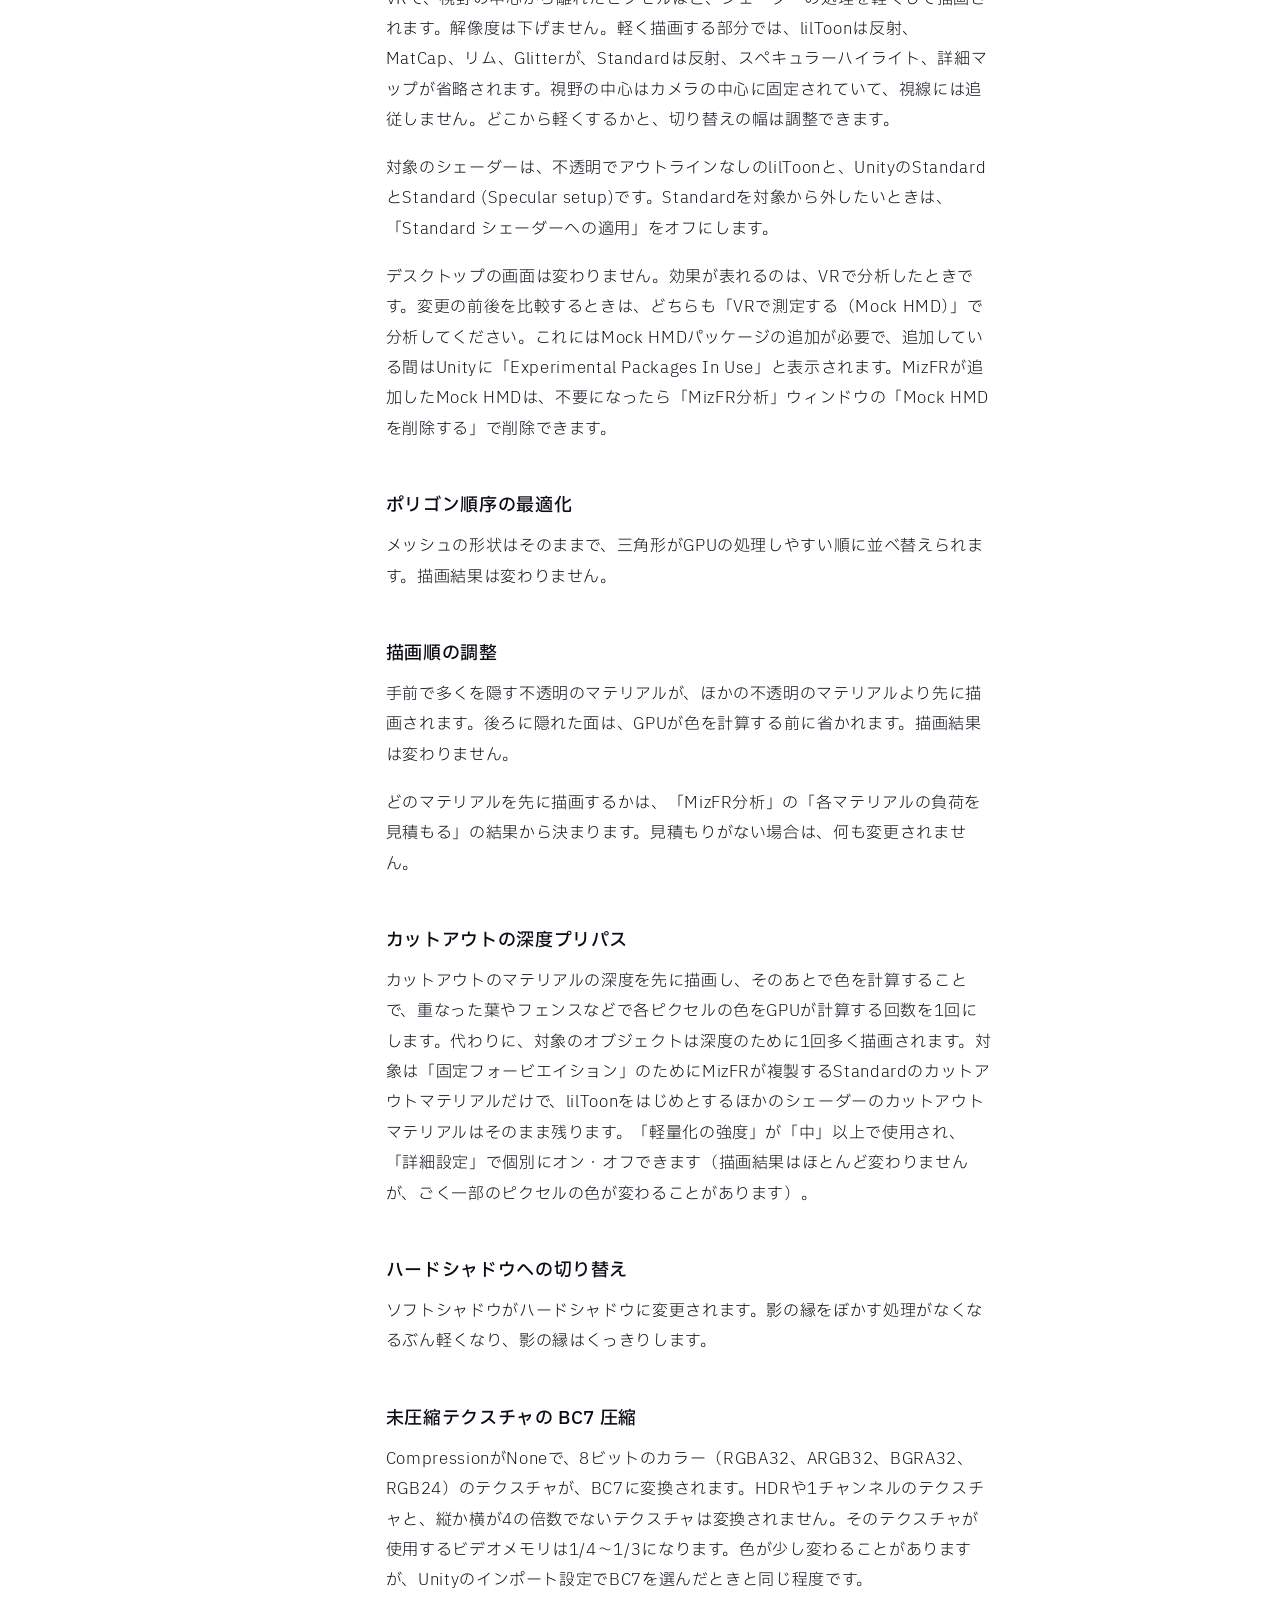
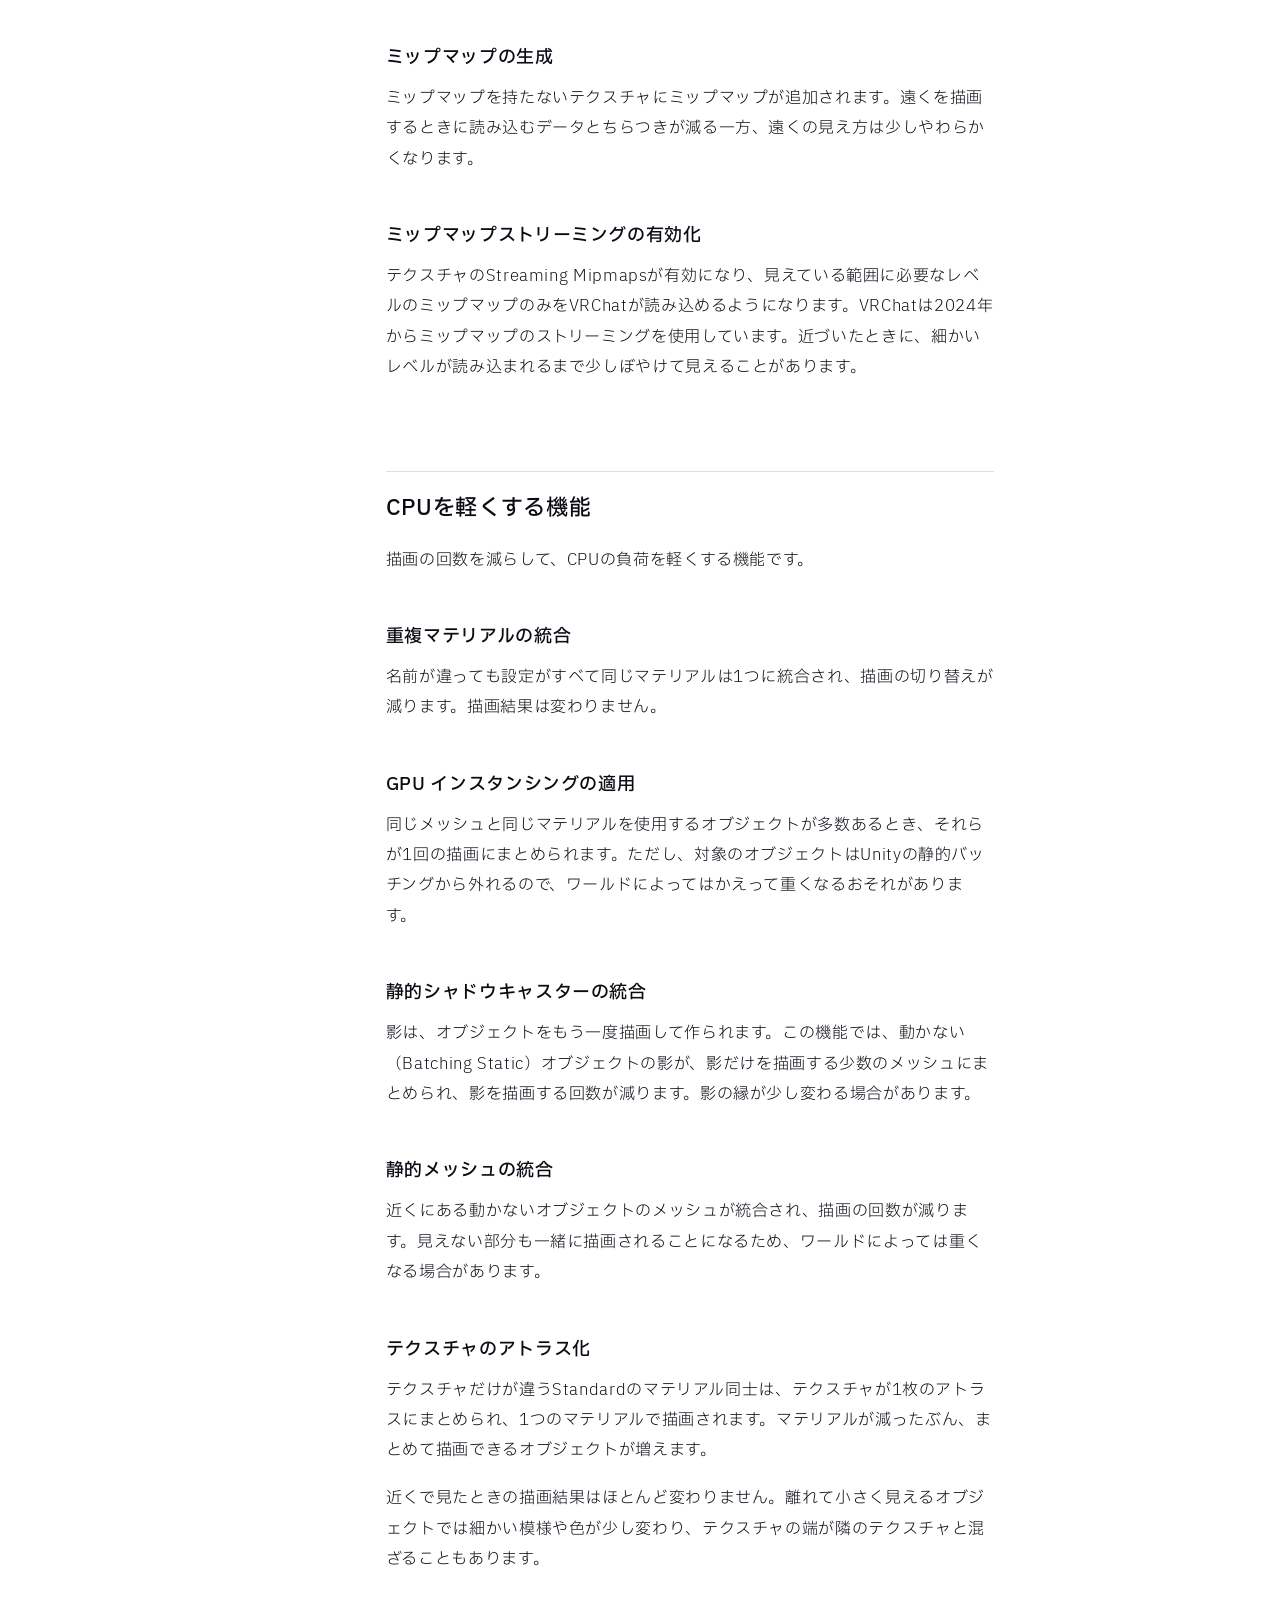
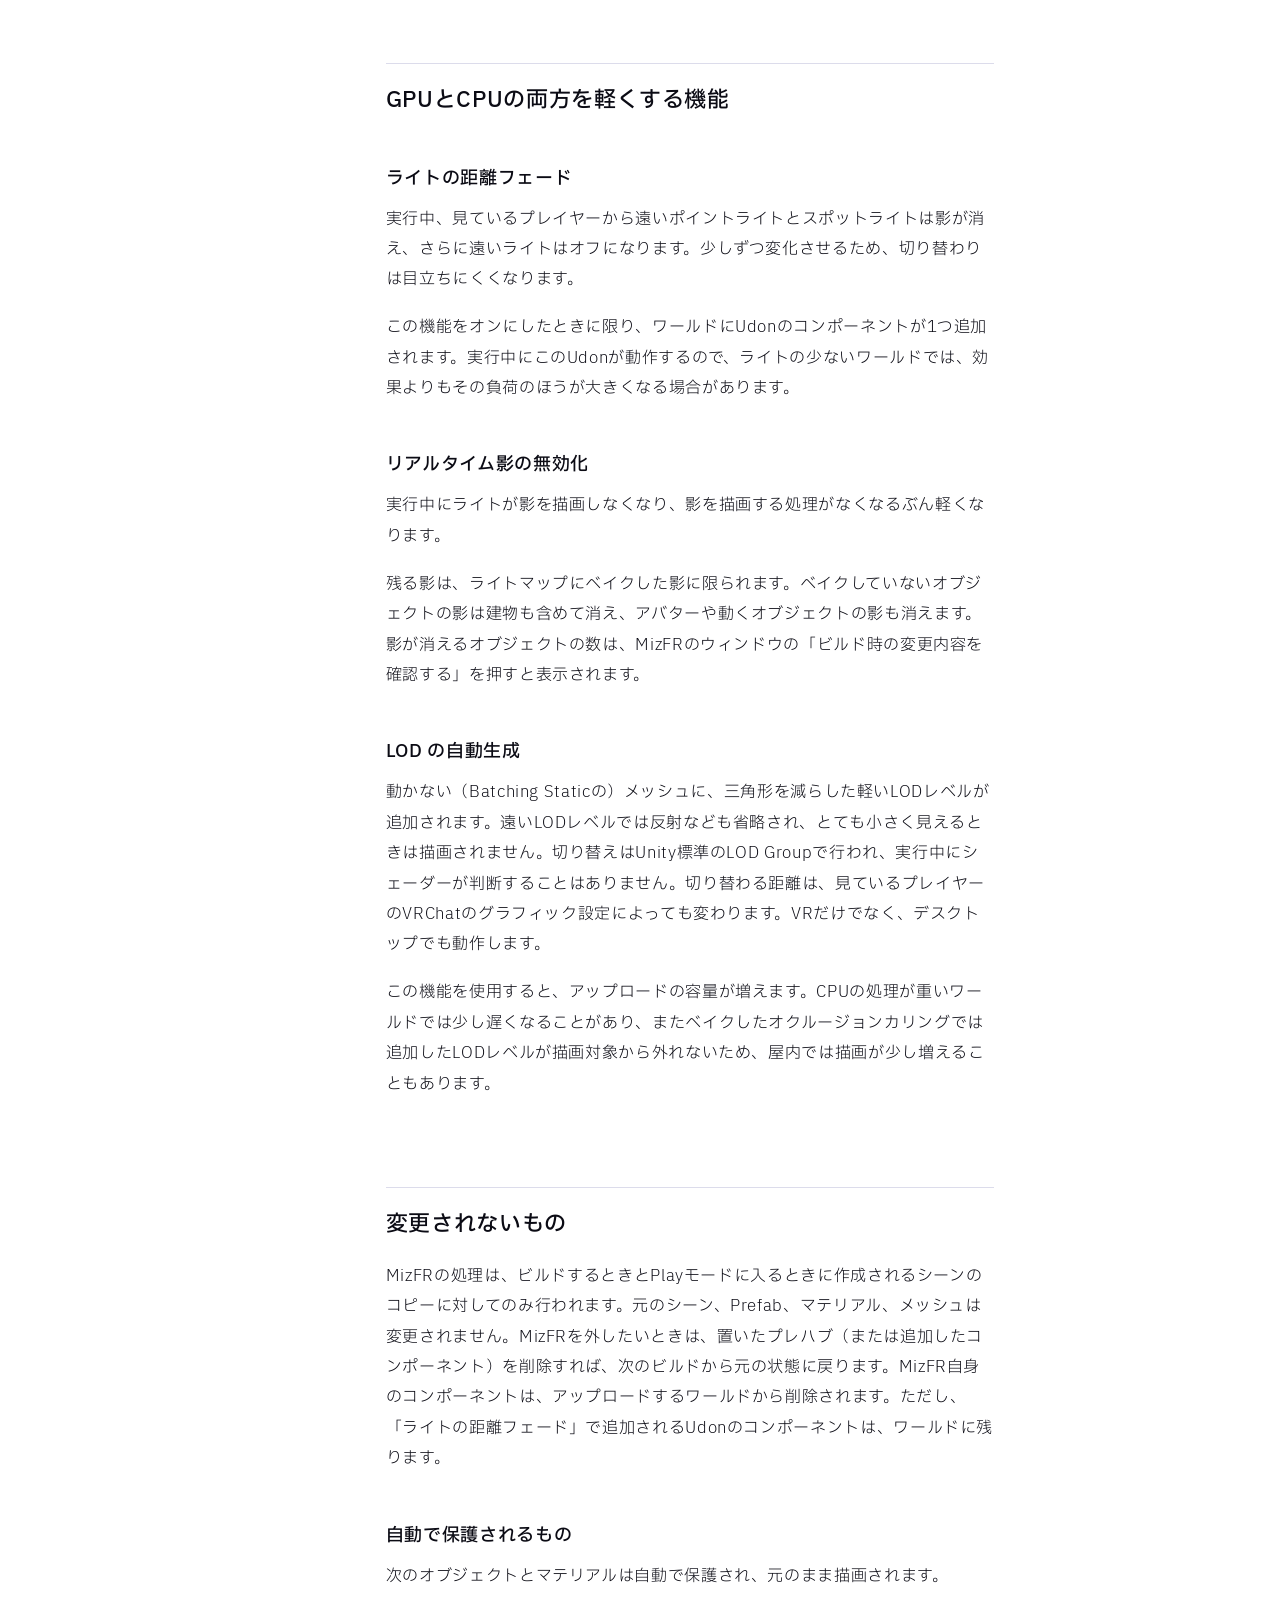
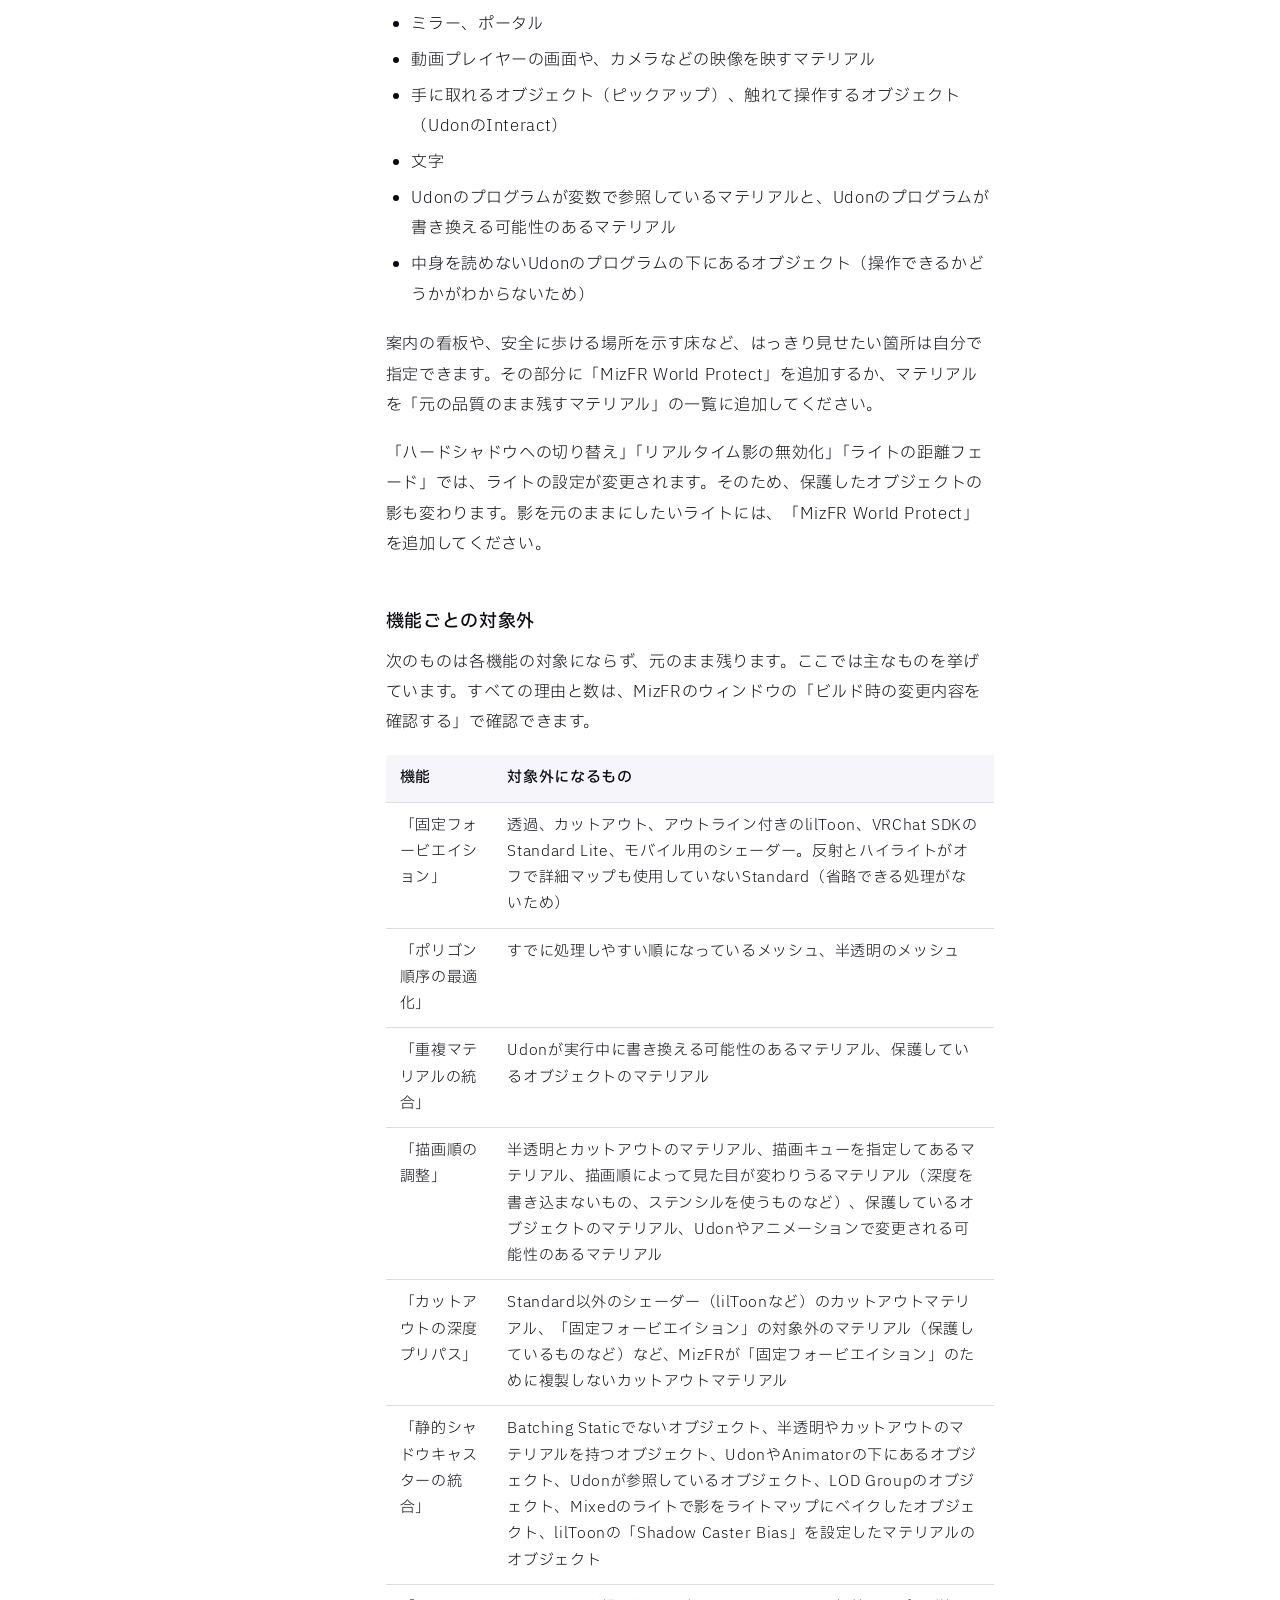
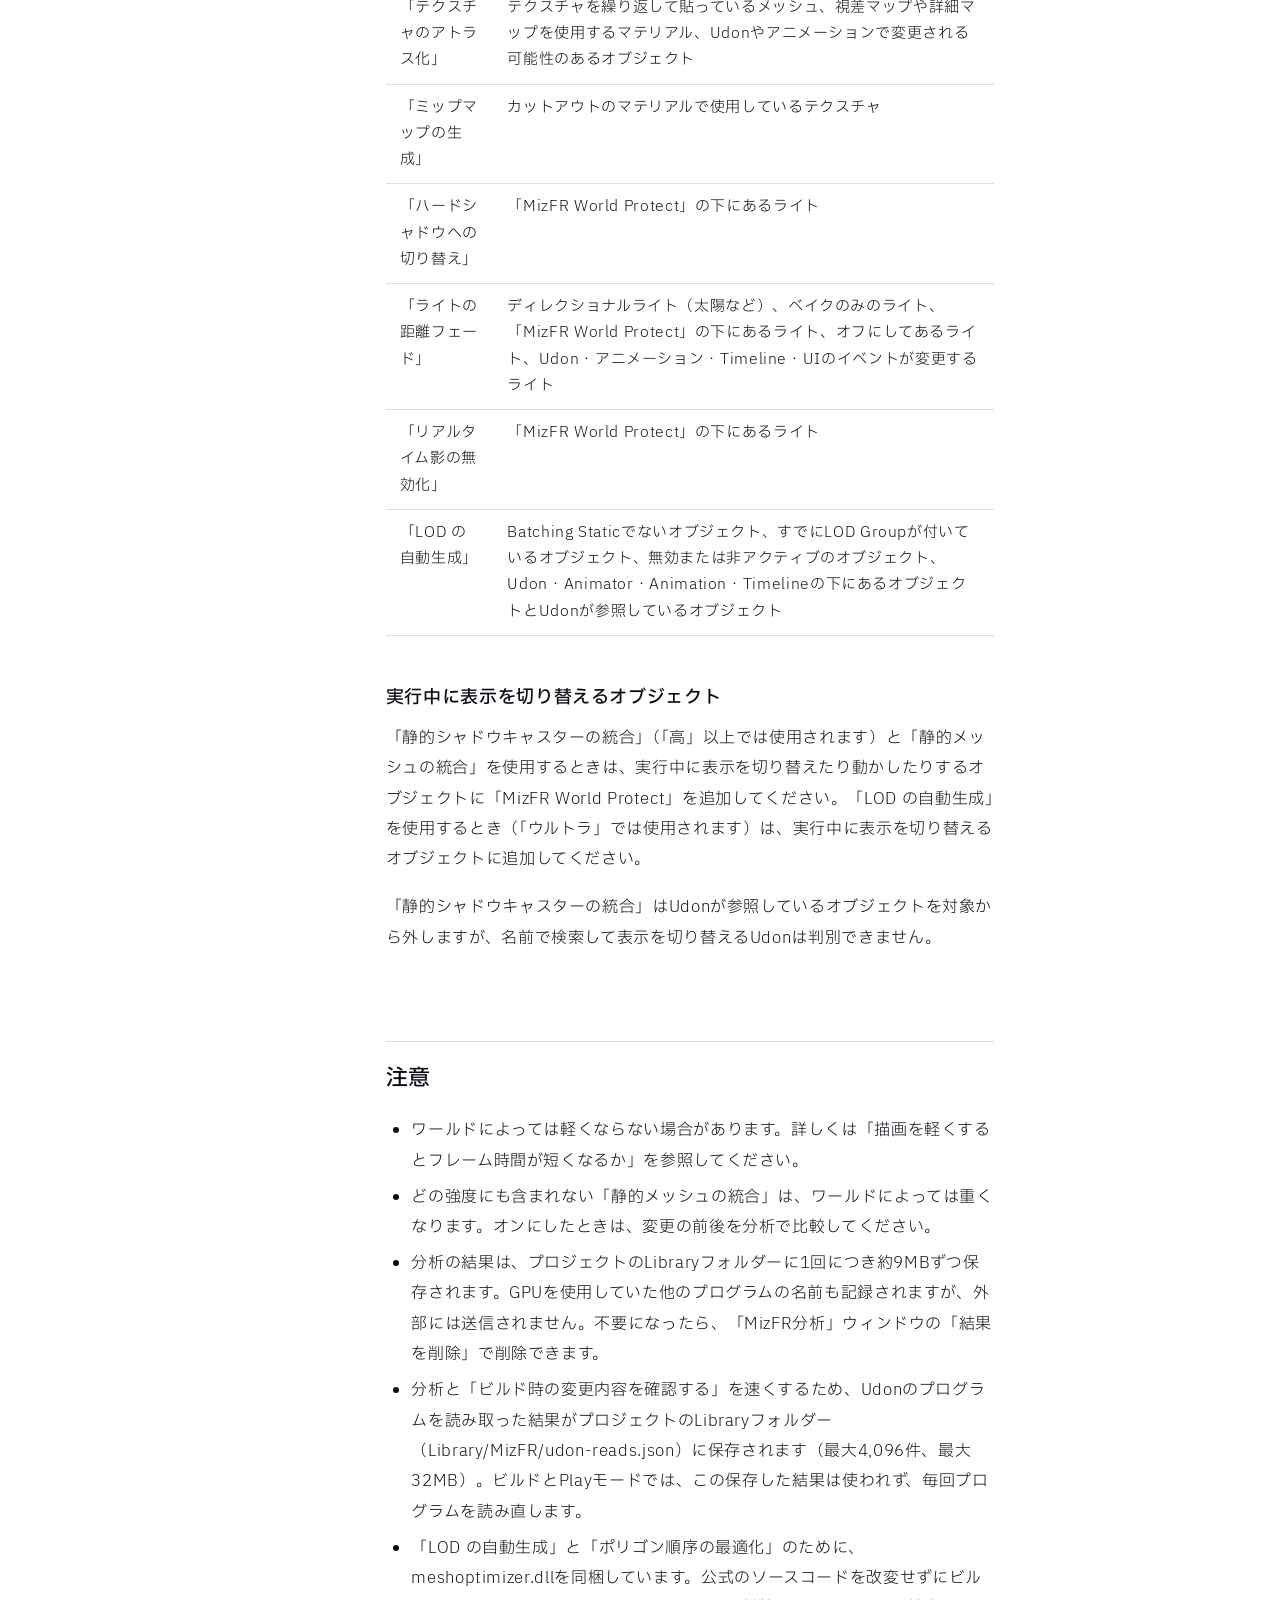
==== commit 91905794: "Show MizFR World 0.5.1 and its manual The top page names the version on sale, 0.5.1 of 2026/11/10. T" ====
--- a/manual.html
+++ b/manual.html
@@ -3,7 +3,7 @@
 <head>
 <meta charset="utf-8">
 <meta name="viewport" content="width=device-width, initial-scale=1">
-<title>MizFR World 0.4 説明書 | MIZPRISM</title>
+<title>MizFR World 0.5 説明書 | MIZPRISM</title>
 <meta name="description" content="MizFR World の説明書の全文です。VRChat のワールドで負荷の高い箇所を分析し、ビルド時に軽量化する Unity エディター拡張の使い方を載せています。">
 <link rel="canonical" href="https://mizprism.github.io/manual.html">
 <link rel="icon" href="assets/favicon.svg" type="image/svg+xml">
@@ -11,7 +11,7 @@
 <link rel="apple-touch-icon" href="assets/apple-touch-icon.png">
 <meta property="og:type" content="website">
 <meta property="og:site_name" content="MIZPRISM">
-<meta property="og:title" content="MizFR World 0.4 説明書 | MIZPRISM">
+<meta property="og:title" content="MizFR World 0.5 説明書 | MIZPRISM">
 <meta property="og:description" content="MizFR World の説明書の全文です。VRChat のワールドで負荷の高い箇所を分析し、ビルド時に軽量化する Unity エディター拡張の使い方を載せています。">
 <meta property="og:url" content="https://mizprism.github.io/manual.html">
 <meta property="og:image" content="https://mizprism.github.io/assets/ogp.png">
@@ -72,7 +72,7 @@
   </nav>
 
   <article class="doc">
-<h1>MizFR World 0.4 説明書</h1>
+<h1>MizFR World 0.5 説明書</h1>
 <h2 id="MizFR-Worldについて">MizFR Worldについて</h2>
 <p>MizFR Worldは、VRChatのワールドで負荷の高い箇所を分析し、ビルド時に描画方法を変更してワールドを軽量化するUnityエディター拡張です。</p>
 <p>このバージョンでは、主な使い方は描画の負荷を減らすことです。ワールドの容量を減らす効果は補助的なもので、強度によっては容量が増えることもあります。</p>
@@ -93,29 +93,33 @@
 <ol><li value="1">BOOTHの購入履歴からzipをダウンロードし、削除しないフォルダー（ドキュメントフォルダーなど）に展開します。更新するときは、このフォルダーを新しいバージョンと入れ替えます。</li><li value="2">VCCの「Settings」を開き、「Packages」タブの「User Packages」にある「＋」を押して、zipの中の「VCC」フォルダーにある「com.mizprism.mizfr.world」フォルダーを選択します。</li><li value="3">ワールドのプロジェクトの「Manage Project」を開き、MizFR Worldの行にある「＋」を押します。</li></ol>
 <p>ALCOMを使う場合は、2. で「パッケージ&amp;テンプレート」の「ユーザーパッケージ」にある「パッケージを登録」を押して同じフォルダーを選択し、3. でプロジェクトの「管理」を開いてMizFR Worldの「＋」を押し、「適用」を押します。</p>
 <h3 id="2-分析する">2. 分析する</h3>
-<p>メニューバーの「MizFR &gt; Analysis」で「MizFR分析」ウィンドウを開きます。「視点」で「シーンビュー」か「カメラ」を選び、「この視点を分析する」を押してください。</p>
+<p>メニューバーの「MizFR &gt; Analysis」で「MizFR分析」ウィンドウを開きます。「視点」で「シーンビュー」か「カメラ」を選び、「この視点を分析」を押してください。</p>
 <p>分析は省いてもかまいません。省いた場合も、次の「3. 軽量化を設定する」で強度を選んでビルドすれば軽量化が適用されます。</p>
 <h3 id="3-軽量化を設定する">3. 軽量化を設定する</h3>
 <p>「Project」ウィンドウの「Packages」→「MizFR World」→「Prefabs」にある「MizFR World」を、「Hierarchy」ウィンドウにドラッグしてシーンに置きます。「軽量化の強度」を選んでビルドすると、シーン全体に軽量化が適用されます。1つのシーンに置くのは1つだけです。インスペクターの「Add Component」から「MIZPRISM」→「MizFR World」を、いずれかのGameObject（VRCWorldなど）に追加しても同じです。</p>
-<p>ビルドで何が変わるかは、MizFRのウィンドウで確認できます。このウィンドウは、置いたMizFR Worldのインスペクターで「MizFR ウィンドウを開く」を押すと開きます。「ビルド時の変更内容を確認」を押すと、機能ごとに、変更されるオブジェクトやマテリアルの数と、対象から外れたものの理由が表示されます。</p>
+<p>ビルドで何が変わるかは、MizFRのウィンドウで確認できます。このウィンドウは、置いたMizFR Worldのインスペクターで「MizFRウィンドウを開く」を押すと開きます。「ビルド時の変更内容を確認する」を押すと、機能ごとに、変更されるオブジェクトやマテリアルの数と、対象から外れたものの理由が表示されます。</p>
+<p>MizFR Worldは、メニューバーの「GameObject」→「MizFR World」、またはシーンにMizFR WorldがないときにMizFRウィンドウに表示される「MizFR Worldを追加」ボタンからも追加できます。押すとパッケージのプレハブがシーンのいちばん上の階層に置かれて選択され、すでにシーンにMizFR Worldがあるときは新しく追加せずにそれを選択します。「ビルド時の変更内容を確認する」を押すと、処理中の機能と進み具合を示すバーが表示され、途中でキャンセルできます。なお、MizFR WorldのGameObjectかその親に「EditorOnly」タグがあると、ビルドではMizFR Worldが削除されて軽量化が適用されないため、インスペクターとMizFRウィンドウに注意が表示されます。タグを「Untagged」などに変更すると適用されます。</p>
 <h3 id="4-効果を確認する">4. 効果を確認する</h3>
 <p>もう一度分析し、「前回の分析との比較」で前回の結果と比べます。</p>
 <h2 id="強度と機能">強度と機能</h2>
 <p>通常は「軽量化の強度」を選ぶだけで使用できます。デフォルトは「中」です。「詳細設定」で、機能を1つずつオン・オフすることもできます。</p>
 <p>強度を上げると、下の強度の機能に新しい機能が加わります。</p>
 <div class="table"><table><thead><tr><th>強度</th><th>描画結果の変化</th></tr></thead><tbody><tr><td data-label="強度">「オフ」</td><td data-label="描画結果の変化">変わりません。何も軽くしません。</td></tr><tr><td data-label="強度">「低」</td><td data-label="描画結果の変化">描画結果は変わりません。</td></tr><tr><td data-label="強度">「中」</td><td data-label="描画結果の変化">「低」に加えて、VRの視野の端だけが変わります。</td></tr><tr><td data-label="強度">「高」</td><td data-label="描画結果の変化">「中」に加えて、影の縁が硬くなり、遠くのテクスチャが少しやわらかくなります。</td></tr><tr><td data-label="強度">「ウルトラ」</td><td data-label="描画結果の変化">「高」に加えて、ライトベイクされていない影が消え、遠いオブジェクトの形状が簡略化され、遠いライトが消えます。</td></tr></tbody></table></div>
-<div class="table"><table><thead><tr><th>機能</th><th>使用される強度</th><th>軽くなる処理</th></tr></thead><tbody><tr><td data-label="機能">「重複マテリアルの統合」</td><td data-label="使用される強度">「低」以上</td><td data-label="軽くなる処理">CPU</td></tr><tr><td data-label="機能">「ポリゴン順序の最適化」</td><td data-label="使用される強度">「低」以上</td><td data-label="軽くなる処理">GPU</td></tr><tr><td data-label="機能">「GPU インスタンシングの適用」</td><td data-label="使用される強度">「低」以上</td><td data-label="軽くなる処理">CPU</td></tr><tr><td data-label="機能">「固定フォービエイション」</td><td data-label="使用される強度">「中」以上</td><td data-label="軽くなる処理">GPU</td></tr><tr><td data-label="機能">「ハードシャドウへの切り替え」</td><td data-label="使用される強度">「高」以上</td><td data-label="軽くなる処理">GPU</td></tr><tr><td data-label="機能">「静的シャドウキャスターの統合」</td><td data-label="使用される強度">「高」以上</td><td data-label="軽くなる処理">CPU</td></tr><tr><td data-label="機能">「描画順の調整」</td><td data-label="使用される強度">「高」以上</td><td data-label="軽くなる処理">GPU</td></tr><tr><td data-label="機能">「ミップマップの生成」</td><td data-label="使用される強度">「高」以上</td><td data-label="軽くなる処理">GPU</td></tr><tr><td data-label="機能">「未圧縮テクスチャの BC7 圧縮」</td><td data-label="使用される強度">「高」以上</td><td data-label="軽くなる処理">GPU</td></tr><tr><td data-label="機能">「ミップマップストリーミングの有効化」</td><td data-label="使用される強度">「高」以上</td><td data-label="軽くなる処理">GPU</td></tr><tr><td data-label="機能">「リアルタイム影の無効化」</td><td data-label="使用される強度">「ウルトラ」</td><td data-label="軽くなる処理">GPUとCPU</td></tr><tr><td data-label="機能">「LOD の自動生成」</td><td data-label="使用される強度">「ウルトラ」</td><td data-label="軽くなる処理">GPUとCPU</td></tr><tr><td data-label="機能">「ライトの距離フェード」</td><td data-label="使用される強度">「ウルトラ」</td><td data-label="軽くなる処理">GPUとCPU</td></tr><tr><td data-label="機能">「テクスチャのアトラス化」</td><td data-label="使用される強度">「ウルトラ」</td><td data-label="軽くなる処理">CPU</td></tr><tr><td data-label="機能">「静的メッシュの統合」</td><td data-label="使用される強度">詳細設定でオンにしたとき</td><td data-label="軽くなる処理">CPU</td></tr></tbody></table></div>
+<div class="table"><table><thead><tr><th>機能</th><th>使用される強度</th><th>軽くなる処理</th></tr></thead><tbody><tr><td data-label="機能">「重複マテリアルの統合」</td><td data-label="使用される強度">「低」以上</td><td data-label="軽くなる処理">CPU</td></tr><tr><td data-label="機能">「ポリゴン順序の最適化」</td><td data-label="使用される強度">「低」以上</td><td data-label="軽くなる処理">GPU</td></tr><tr><td data-label="機能">「GPU インスタンシングの適用」</td><td data-label="使用される強度">「低」以上</td><td data-label="軽くなる処理">CPU</td></tr><tr><td data-label="機能">「描画順の調整」</td><td data-label="使用される強度">「低」以上</td><td data-label="軽くなる処理">GPU</td></tr><tr><td data-label="機能">「固定フォービエイション」</td><td data-label="使用される強度">「中」以上</td><td data-label="軽くなる処理">GPU</td></tr><tr><td data-label="機能">「カットアウトの深度プリパス」</td><td data-label="使用される強度">「中」以上</td><td data-label="軽くなる処理">GPU</td></tr><tr><td data-label="機能">「ハードシャドウへの切り替え」</td><td data-label="使用される強度">「高」以上</td><td data-label="軽くなる処理">GPU</td></tr><tr><td data-label="機能">「静的シャドウキャスターの統合」</td><td data-label="使用される強度">「高」以上</td><td data-label="軽くなる処理">CPU</td></tr><tr><td data-label="機能">「ミップマップの生成」</td><td data-label="使用される強度">「高」以上</td><td data-label="軽くなる処理">GPU</td></tr><tr><td data-label="機能">「未圧縮テクスチャの BC7 圧縮」</td><td data-label="使用される強度">「高」以上</td><td data-label="軽くなる処理">GPU</td></tr><tr><td data-label="機能">「ミップマップストリーミングの有効化」</td><td data-label="使用される強度">「高」以上</td><td data-label="軽くなる処理">GPU</td></tr><tr><td data-label="機能">「リアルタイム影の無効化」</td><td data-label="使用される強度">「ウルトラ」</td><td data-label="軽くなる処理">GPUとCPU</td></tr><tr><td data-label="機能">「LOD の自動生成」</td><td data-label="使用される強度">「ウルトラ」</td><td data-label="軽くなる処理">GPUとCPU</td></tr><tr><td data-label="機能">「ライトの距離フェード」</td><td data-label="使用される強度">「ウルトラ」</td><td data-label="軽くなる処理">GPUとCPU</td></tr><tr><td data-label="機能">「テクスチャのアトラス化」</td><td data-label="使用される強度">「ウルトラ」</td><td data-label="軽くなる処理">CPU</td></tr><tr><td data-label="機能">「静的メッシュの統合」</td><td data-label="使用される強度">詳細設定でオンにしたとき</td><td data-label="軽くなる処理">CPU</td></tr></tbody></table></div>
 <p>「詳細設定」の「Play モードでは重い変換を省く」は、デフォルトでオンです。エディターでPlayモードに入るとき、ビルドを軽くするためだけの変換（「ミップマップの生成」「未圧縮テクスチャの BC7 圧縮」「ミップマップストリーミングの有効化」「描画順の調整」「ポリゴン順序の最適化」）を省きます。そのため、Playモードでは、遠くのテクスチャのぼけ方や色が、ビルドと少し違うことがあります。Udonの動作は変わりません。MizFRの分析とプレビューでは、この設定にかかわらず、すべての変換が行われます。</p>
 <h2 id="分析でわかること">分析でわかること</h2>
 <h3 id="描画を軽くするとフレーム時間が短くなるか">描画を軽くするとフレーム時間が短くなるか</h3>
 <p>その視点で、ピクセルごとの描画処理（シェーダーなど）を軽くしたときにフレーム時間が短くなるかどうかが表示されます。答えは、短くなる、ほとんど短くならない、判定できなかった、のいずれかです。軽量化しても軽くなるとは限らず、特にCPUの処理が重いワールドでは、シェーダーを軽くしても速くならないことがあります。先に分析しておけば、そのことがわかります。</p>
 <h3 id="マテリアルごとの負荷">マテリアルごとの負荷</h3>
-<p>「マテリアルごとの負荷を見積もる」を使用すると、描画に占める割合の見積もりがマテリアルごとに表示され、負荷の高い箇所を色で確認できます。見積もりには、パーティクル、Terrain、UI、追加ライトによる描画、影、ポストプロセスは含まれません。</p>
-<p>描画処理を軽くすると短くなると判定された視点では、「上位3つのマテリアルを実測する」で、負荷の高いマテリアルを軽いマテリアルに差し替えたときの差を測定できます。時間がかかるので、選択したときだけ実行されます。実測は、MizFR Worldを追加する前のシーンで行ってください。</p>
+<p>「各マテリアルの負荷を見積もる」を使用すると、描画に占める割合の見積もりがマテリアルごとに表示され、負荷の高い箇所を色で確認できます。見積もりには、パーティクル、Terrain、UI、追加ライトによる描画、影、ポストプロセスは含まれません。</p>
+<p>描画処理を軽くすると短くなると判定された視点では、「上位3つのマテリアルを実測」で、負荷の高いマテリアルを軽いマテリアルに差し替えたときの差を測定できます。時間がかかるので、選択したときだけ実行されます。実測は、MizFR Worldを追加する前のシーンで行ってください。</p>
 <p>各マテリアルには、次のいずれかが理由と一緒に表示されます。</p>
-<div class="table"><table><thead><tr><th>表示</th><th>意味</th></tr></thead><tbody><tr><td data-label="表示">「重なりが多い」</td><td data-label="意味">隠れた面まで何度も描画しています。先にオクルージョンカリングや配置を見直してください。</td></tr><tr><td data-label="表示">「MizFR対応」</td><td data-label="意味">「固定フォービエイション」で、VRの視野の端を軽くできるシェーダーです。</td></tr><tr><td data-label="表示">「保護」</td><td data-label="意味">保護の条件に当たるため、元のまま描画されます（「自動で保護されるもの」を参照）。</td></tr><tr><td data-label="表示">「MizFR非対応」</td><td data-label="意味">MizFRが対応していないシェーダーです。</td></tr><tr><td data-label="表示">「オフ」</td><td data-label="意味">MizFR Worldの「固定フォービエイション」か「Standard シェーダーへの適用」がオフです。</td></tr><tr><td data-label="表示">「省ける処理なし」</td><td data-label="意味">反射とハイライトがオフで詳細マップもないStandardのマテリアルで、軽くできる処理がありません。</td></tr></tbody></table></div>
+<div class="table"><table><thead><tr><th>表示</th><th>意味</th></tr></thead><tbody><tr><td data-label="表示">「オーバードロー過多」</td><td data-label="意味">隠れた面まで何度も描画しています。先にオクルージョンカリングや配置を見直してください。</td></tr><tr><td data-label="表示">「MizFR対応」</td><td data-label="意味">「固定フォービエイション」で、VRの視野の端を軽くできるシェーダーです。</td></tr><tr><td data-label="表示">「保護対象」</td><td data-label="意味">保護の条件に当たるため、元のまま描画されます（「自動で保護されるもの」を参照）。</td></tr><tr><td data-label="表示">「非対応」</td><td data-label="意味">MizFRが対応していないシェーダーです。</td></tr><tr><td data-label="表示">「オフ」</td><td data-label="意味">MizFR Worldの「固定フォービエイション」か「Standard シェーダーへの適用」がオフです。</td></tr><tr><td data-label="表示">「省略対象なし」</td><td data-label="意味">反射とハイライトがオフで詳細マップもないStandardのマテリアルで、軽くできる処理がありません。</td></tr></tbody></table></div>
 <h3 id="前回の分析との比較">前回の分析との比較</h3>
 <p>「前回の分析との比較」には、フレーム時間が前回より短くなったか長くなったかが表示されます。表示されるのは、何も変更しなくても出る測定のばらつきより大きい差があったときに限られます。ばらつきの大きさはPCによって違います。</p>
+<h3 id="見直しの候補">見直しの候補</h3>
+<p>分析の結果に、作者が見直すための知らせとして「見直しの候補」が表示されることがあります（MizFRはこれらを自動では変更しません）。</p>
+<ul><li>「Player」設定の「Optimize Mesh Data」がオフのときに表示されます。オンにすると使われない頂点データが外れますが、lilToonのメッシュはオンでも外れません。</li><li>Updateなどの毎フレーム呼ばれるイベントを持つUdonBehaviourの数と、そのプログラムの数が表示されます。これらは見えないときも毎フレーム動作するため、イベントで処理する、使わない間はオフにする、といった見直しができます。</li><li>毎フレーム呼ばれるイベントを持ち、同じプログラムにGetComponentやFindがあるものの数が表示されます（Updateの中にあるとは限りません）。毎フレーム探しているなら、Startで変数に入れておけます。該当するプログラムは、使っているUdonBehaviourの多い順に最大10個まで一覧に表示され、クリックで選択できます。</li><li>プログラムを読めなかったUdonBehaviourがあれば、上の数とは別にその数が表示されます。</li></ul>
 <h2 id="GPUを軽くする機能">GPUを軽くする機能</h2>
 <h3 id="固定フォービエイション">固定フォービエイション</h3>
 <p>VRで、視野の中心から離れたピクセルほど、シェーダーの処理を軽くして描画されます。解像度は下げません。軽く描画する部分では、lilToonは反射、MatCap、リム、Glitterが、Standardは反射、スペキュラーハイライト、詳細マップが省略されます。視野の中心はカメラの中心に固定されていて、視線には追従しません。どこから軽くするかと、切り替えの幅は調整できます。</p>
@@ -125,7 +129,9 @@
 <p>メッシュの形状はそのままで、三角形がGPUの処理しやすい順に並べ替えられます。描画結果は変わりません。</p>
 <h3 id="描画順の調整">描画順の調整</h3>
 <p>手前で多くを隠す不透明のマテリアルが、ほかの不透明のマテリアルより先に描画されます。後ろに隠れた面は、GPUが色を計算する前に省かれます。描画結果は変わりません。</p>
-<p>どのマテリアルを先に描画するかは、「MizFR分析」の「マテリアルごとの負荷を見積もる」の結果から決まります。見積もりがない場合は、何も変更されません。</p>
+<p>どのマテリアルを先に描画するかは、「MizFR分析」の「各マテリアルの負荷を見積もる」の結果から決まります。見積もりがない場合は、何も変更されません。</p>
+<h3 id="カットアウトの深度プリパス">カットアウトの深度プリパス</h3>
+<p>カットアウトのマテリアルの深度を先に描画し、そのあとで色を計算することで、重なった葉やフェンスなどで各ピクセルの色をGPUが計算する回数を1回にします。代わりに、対象のオブジェクトは深度のために1回多く描画されます。対象は「固定フォービエイション」のためにMizFRが複製するStandardのカットアウトマテリアルだけで、lilToonをはじめとするほかのシェーダーのカットアウトマテリアルはそのまま残ります。「軽量化の強度」が「中」以上で使用され、「詳細設定」で個別にオン・オフできます（描画結果はほとんど変わりませんが、ごく一部のピクセルの色が変わることがあります）。</p>
 <h3 id="ハードシャドウへの切り替え">ハードシャドウへの切り替え</h3>
 <p>ソフトシャドウがハードシャドウに変更されます。影の縁をぼかす処理がなくなるぶん軽くなり、影の縁はくっきりします。</p>
 <h3 id="未圧縮テクスチャの-BC7-圧縮">未圧縮テクスチャの BC7 圧縮</h3>
@@ -153,7 +159,7 @@
 <p>この機能をオンにしたときに限り、ワールドにUdonのコンポーネントが1つ追加されます。実行中にこのUdonが動作するので、ライトの少ないワールドでは、効果よりもその負荷のほうが大きくなる場合があります。</p>
 <h3 id="リアルタイム影の無効化">リアルタイム影の無効化</h3>
 <p>実行中にライトが影を描画しなくなり、影を描画する処理がなくなるぶん軽くなります。</p>
-<p>残る影は、ライトマップにベイクした影に限られます。ベイクしていないオブジェクトの影は建物も含めて消え、アバターや動くオブジェクトの影も消えます。影が消えるオブジェクトの数は、MizFRのウィンドウの「ビルド時の変更内容を確認」を押すと表示されます。</p>
+<p>残る影は、ライトマップにベイクした影に限られます。ベイクしていないオブジェクトの影は建物も含めて消え、アバターや動くオブジェクトの影も消えます。影が消えるオブジェクトの数は、MizFRのウィンドウの「ビルド時の変更内容を確認する」を押すと表示されます。</p>
 <h3 id="LOD-の自動生成">LOD の自動生成</h3>
 <p>動かない（Batching Staticの）メッシュに、三角形を減らした軽いLODレベルが追加されます。遠いLODレベルでは反射なども省略され、とても小さく見えるときは描画されません。切り替えはUnity標準のLOD Groupで行われ、実行中にシェーダーが判断することはありません。切り替わる距離は、見ているプレイヤーのVRChatのグラフィック設定によっても変わります。VRだけでなく、デスクトップでも動作します。</p>
 <p>この機能を使用すると、アップロードの容量が増えます。CPUの処理が重いワールドでは少し遅くなることがあり、またベイクしたオクルージョンカリングでは追加したLODレベルが描画対象から外れないため、屋内では描画が少し増えることもあります。</p>
@@ -165,13 +171,13 @@
 <p>案内の看板や、安全に歩ける場所を示す床など、はっきり見せたい箇所は自分で指定できます。その部分に「MizFR World Protect」を追加するか、マテリアルを「元の品質のまま残すマテリアル」の一覧に追加してください。</p>
 <p>「ハードシャドウへの切り替え」「リアルタイム影の無効化」「ライトの距離フェード」では、ライトの設定が変更されます。そのため、保護したオブジェクトの影も変わります。影を元のままにしたいライトには、「MizFR World Protect」を追加してください。</p>
 <h3 id="機能ごとの対象外">機能ごとの対象外</h3>
-<p>次のものは各機能の対象にならず、元のまま残ります。ここでは主なものを挙げています。すべての理由と数は、MizFRのウィンドウの「ビルド時の変更内容を確認」で確認できます。</p>
-<div class="table"><table><thead><tr><th>機能</th><th>対象外になるもの</th></tr></thead><tbody><tr><td data-label="機能">「固定フォービエイション」</td><td data-label="対象外になるもの">透過、カットアウト、アウトライン付きのlilToon、VRChat SDKのStandard Lite、モバイル用のシェーダー。反射とハイライトがオフで詳細マップも使用していないStandard（省略できる処理がないため）</td></tr><tr><td data-label="機能">「ポリゴン順序の最適化」</td><td data-label="対象外になるもの">すでに処理しやすい順になっているメッシュ、半透明のメッシュ</td></tr><tr><td data-label="機能">「重複マテリアルの統合」</td><td data-label="対象外になるもの">Udonが実行中に書き換える可能性のあるマテリアル、保護しているオブジェクトのマテリアル</td></tr><tr><td data-label="機能">「描画順の調整」</td><td data-label="対象外になるもの">半透明とカットアウトのマテリアル、描画キューを指定してあるマテリアル、描画順によって見た目が変わりうるマテリアル（深度を書き込まないもの、ステンシルを使うものなど）、保護しているオブジェクトのマテリアル、Udonやアニメーションで変更される可能性のあるマテリアル</td></tr><tr><td data-label="機能">「静的シャドウキャスターの統合」</td><td data-label="対象外になるもの">Batching Staticでないオブジェクト、半透明やカットアウトのマテリアルを持つオブジェクト、UdonやAnimatorの下にあるオブジェクト、Udonが参照しているオブジェクト、LOD Groupのオブジェクト、Mixedのライトで影をライトマップにベイクしたオブジェクト、lilToonの「Shadow Caster Bias」を設定したマテリアルのオブジェクト</td></tr><tr><td data-label="機能">「テクスチャのアトラス化」</td><td data-label="対象外になるもの">テクスチャを繰り返して貼っているメッシュ、視差マップや詳細マップを使用するマテリアル、Udonやアニメーションで変更される可能性のあるオブジェクト</td></tr><tr><td data-label="機能">「ミップマップの生成」</td><td data-label="対象外になるもの">カットアウトのマテリアルで使用しているテクスチャ</td></tr><tr><td data-label="機能">「ハードシャドウへの切り替え」</td><td data-label="対象外になるもの">「MizFR World Protect」の下にあるライト</td></tr><tr><td data-label="機能">「ライトの距離フェード」</td><td data-label="対象外になるもの">ディレクショナルライト（太陽など）、ベイクのみのライト、「MizFR World Protect」の下にあるライト、オフにしてあるライト、Udon・アニメーション・Timeline・UIのイベントが変更するライト</td></tr><tr><td data-label="機能">「リアルタイム影の無効化」</td><td data-label="対象外になるもの">「MizFR World Protect」の下にあるライト</td></tr><tr><td data-label="機能">「LOD の自動生成」</td><td data-label="対象外になるもの">Batching Staticでないオブジェクト、すでにLOD Groupが付いているオブジェクト、無効または非アクティブのオブジェクト、Udon・Animator・Animation・Timelineの下にあるオブジェクトとUdonが参照しているオブジェクト</td></tr></tbody></table></div>
+<p>次のものは各機能の対象にならず、元のまま残ります。ここでは主なものを挙げています。すべての理由と数は、MizFRのウィンドウの「ビルド時の変更内容を確認する」で確認できます。</p>
+<div class="table"><table><thead><tr><th>機能</th><th>対象外になるもの</th></tr></thead><tbody><tr><td data-label="機能">「固定フォービエイション」</td><td data-label="対象外になるもの">透過、カットアウト、アウトライン付きのlilToon、VRChat SDKのStandard Lite、モバイル用のシェーダー。反射とハイライトがオフで詳細マップも使用していないStandard（省略できる処理がないため）</td></tr><tr><td data-label="機能">「ポリゴン順序の最適化」</td><td data-label="対象外になるもの">すでに処理しやすい順になっているメッシュ、半透明のメッシュ</td></tr><tr><td data-label="機能">「重複マテリアルの統合」</td><td data-label="対象外になるもの">Udonが実行中に書き換える可能性のあるマテリアル、保護しているオブジェクトのマテリアル</td></tr><tr><td data-label="機能">「描画順の調整」</td><td data-label="対象外になるもの">半透明とカットアウトのマテリアル、描画キューを指定してあるマテリアル、描画順によって見た目が変わりうるマテリアル（深度を書き込まないもの、ステンシルを使うものなど）、保護しているオブジェクトのマテリアル、Udonやアニメーションで変更される可能性のあるマテリアル</td></tr><tr><td data-label="機能">「カットアウトの深度プリパス」</td><td data-label="対象外になるもの">Standard以外のシェーダー（lilToonなど）のカットアウトマテリアル、「固定フォービエイション」の対象外のマテリアル（保護しているものなど）など、MizFRが「固定フォービエイション」のために複製しないカットアウトマテリアル</td></tr><tr><td data-label="機能">「静的シャドウキャスターの統合」</td><td data-label="対象外になるもの">Batching Staticでないオブジェクト、半透明やカットアウトのマテリアルを持つオブジェクト、UdonやAnimatorの下にあるオブジェクト、Udonが参照しているオブジェクト、LOD Groupのオブジェクト、Mixedのライトで影をライトマップにベイクしたオブジェクト、lilToonの「Shadow Caster Bias」を設定したマテリアルのオブジェクト</td></tr><tr><td data-label="機能">「テクスチャのアトラス化」</td><td data-label="対象外になるもの">テクスチャを繰り返して貼っているメッシュ、視差マップや詳細マップを使用するマテリアル、Udonやアニメーションで変更される可能性のあるオブジェクト</td></tr><tr><td data-label="機能">「ミップマップの生成」</td><td data-label="対象外になるもの">カットアウトのマテリアルで使用しているテクスチャ</td></tr><tr><td data-label="機能">「ハードシャドウへの切り替え」</td><td data-label="対象外になるもの">「MizFR World Protect」の下にあるライト</td></tr><tr><td data-label="機能">「ライトの距離フェード」</td><td data-label="対象外になるもの">ディレクショナルライト（太陽など）、ベイクのみのライト、「MizFR World Protect」の下にあるライト、オフにしてあるライト、Udon・アニメーション・Timeline・UIのイベントが変更するライト</td></tr><tr><td data-label="機能">「リアルタイム影の無効化」</td><td data-label="対象外になるもの">「MizFR World Protect」の下にあるライト</td></tr><tr><td data-label="機能">「LOD の自動生成」</td><td data-label="対象外になるもの">Batching Staticでないオブジェクト、すでにLOD Groupが付いているオブジェクト、無効または非アクティブのオブジェクト、Udon・Animator・Animation・Timelineの下にあるオブジェクトとUdonが参照しているオブジェクト</td></tr></tbody></table></div>
 <h3 id="実行中に表示を切り替えるオブジェクト">実行中に表示を切り替えるオブジェクト</h3>
 <p>「静的シャドウキャスターの統合」（「高」以上では使用されます）と「静的メッシュの統合」を使用するときは、実行中に表示を切り替えたり動かしたりするオブジェクトに「MizFR World Protect」を追加してください。「LOD の自動生成」を使用するとき（「ウルトラ」では使用されます）は、実行中に表示を切り替えるオブジェクトに追加してください。</p>
 <p>「静的シャドウキャスターの統合」はUdonが参照しているオブジェクトを対象から外しますが、名前で検索して表示を切り替えるUdonは判別できません。</p>
 <h2 id="注意">注意</h2>
-<ul><li>ワールドによっては軽くならない場合があります。詳しくは「描画を軽くするとフレーム時間が短くなるか」を参照してください。</li><li>どの強度にも含まれない「静的メッシュの統合」は、ワールドによっては重くなります。オンにしたときは、変更の前後を分析で比較してください。</li><li>分析の結果は、プロジェクトのLibraryフォルダーに1回につき約9MBずつ保存されます。GPUを使用していた他のプログラムの名前も記録されますが、外部には送信されません。不要になったら、「MizFR分析」ウィンドウの「結果を削除する」で削除できます。</li><li>「LOD の自動生成」と「ポリゴン順序の最適化」のために、meshoptimizer.dllを同梱しています。公式のソースコードを改変せずにビルドしたもので、署名はありません。ウイルス対策ソフトによっては検出される場合があります（2026-11-02のVirusTotalでは71社中1社）。隔離された場合はこの2つの機能だけが動作しなくなり、ビルド時のコンソールにその旨が表示されます。</li></ul>
+<ul><li>ワールドによっては軽くならない場合があります。詳しくは「描画を軽くするとフレーム時間が短くなるか」を参照してください。</li><li>どの強度にも含まれない「静的メッシュの統合」は、ワールドによっては重くなります。オンにしたときは、変更の前後を分析で比較してください。</li><li>分析の結果は、プロジェクトのLibraryフォルダーに1回につき約9MBずつ保存されます。GPUを使用していた他のプログラムの名前も記録されますが、外部には送信されません。不要になったら、「MizFR分析」ウィンドウの「結果を削除」で削除できます。</li><li>分析と「ビルド時の変更内容を確認する」を速くするため、Udonのプログラムを読み取った結果がプロジェクトのLibraryフォルダー（Library/MizFR/udon-reads.json）に保存されます（最大4,096件、最大32MB）。ビルドとPlayモードでは、この保存した結果は使われず、毎回プログラムを読み直します。</li><li>「LOD の自動生成」と「ポリゴン順序の最適化」のために、meshoptimizer.dllを同梱しています。公式のソースコードを改変せずにビルドしたもので、署名はありません。ウイルス対策ソフトによっては検出される場合があります（2026-11-02のVirusTotalでは71社中1社）。隔離された場合はこの2つの機能だけが動作しなくなり、ビルド時のコンソールにその旨が表示されます。</li></ul>
 <h2 id="利用規約">利用規約</h2>
 <p>全文は、zipに同梱の利用規約（terms.txt）を参照してください。要点は次のとおりです。</p>
 <h3 id="利用の範囲">利用の範囲</h3>
@@ -189,6 +195,7 @@
 <p>unitypackageでインストールした場合は、新しいunitypackageを同じ手順でインポートし、Unityを開き直します。設定の説明に「MizFR:world:」で始まる英字や更新前の文が出る場合は、「Project」ウィンドウで「Packages」→「MizFR World」を右クリックし、「Reimport」を選びます。</p>
 <p>VCCやALCOMでインストールした場合は、新しいunitypackageをインポートしないでください。unitypackageとVCCは同じフォルダーにファイルを置くため、インポートすると、VCCに記録されたバージョンと中身が食い違います。次の手順で更新します。</p>
 <ol><li value="1">Unityを閉じます。</li><li value="2">VCCの「User Packages」（ALCOMでは「ユーザーパッケージ」）に登録した「com.mizprism.mizfr.world」フォルダーを削除します。通常は、前のバージョンのzipを展開した場所の「VCC」フォルダーにあります。</li><li value="3">同じ場所に、新しいzipの「VCC」フォルダーにある「com.mizprism.mizfr.world」フォルダーを置きます。前のフォルダーを残したまま上に重ねてコピーすると、前のバージョンのファイルが残ります。</li><li value="4">「Manage Project」（ALCOMではプロジェクトの「管理」）を開き、MizFR Worldを更新します。</li></ol>
+<p>新しいバージョンで、「軽量化の強度」に含まれる機能の組み合わせが変わることがあります（バージョン0.5では、「描画順の調整」が「低」以上に、「カットアウトの深度プリパス」が「中」以上に加わりました）。前のバージョンで「軽量化の強度」を選び、「詳細設定」で機能を個別に変更していないシーンは新しい組み合わせでビルドされ、インスペクターを開くと新しい組み合わせに更新されて追加された機能と外れた機能が黄色の文字で表示されます（このときシーンは変更された状態になるので、保存してください）。「詳細設定」で機能を個別に変更したシーン（強度の表示が「カスタム」のシーン）は、その設定のまま使われます。</p>
 <p>不具合やご質問は、BOOTHのメッセージ（ショップのページの「ショップへのお問い合わせ」）からお送りください。</p>
   </article>
 </div>
--- a/site.css
+++ b/site.css
@@ -104,9 +104,8 @@
   display: grid;
   place-items: center;
 }
-/* One column, as on a card: the logo, one sentence, a line, the four places on this site as blocks
-   of one width, the two places elsewhere, a line, the note. Everything shares the column's width and
-   its centre line. */
+/* One column, as on a card: the logo, one sentence, a line, the three places on this site as blocks
+   of one width, the three places elsewhere. Everything shares the column's width and its centre line. */
 .hero { --card-w: 400px; }
 .card { width: min(var(--card-w), 100%); display: grid; justify-items: center; text-align: center; }
 .mark-wrap { position: relative; width: 100%; }
@@ -133,7 +132,6 @@
 .elsewhere { display: flex; flex-wrap: wrap; justify-content: center; gap: 8px 32px; margin: 22px 0 0; padding: 0; list-style: none;
   font-family: 'Lexend Zetta', sans-serif; font-weight: 200; font-size: 13px; line-height: 1.6; letter-spacing: 0.3em; }
 .elsewhere a { margin-right: -0.3em; }
-.note { margin: 0; font-size: 12px; line-height: 1.6; color: var(--ink-2); }
 
 /* a narrow screen: the three places elsewhere stay on one line (they took two at 320 px) */
 @media (max-width: 360px) {
